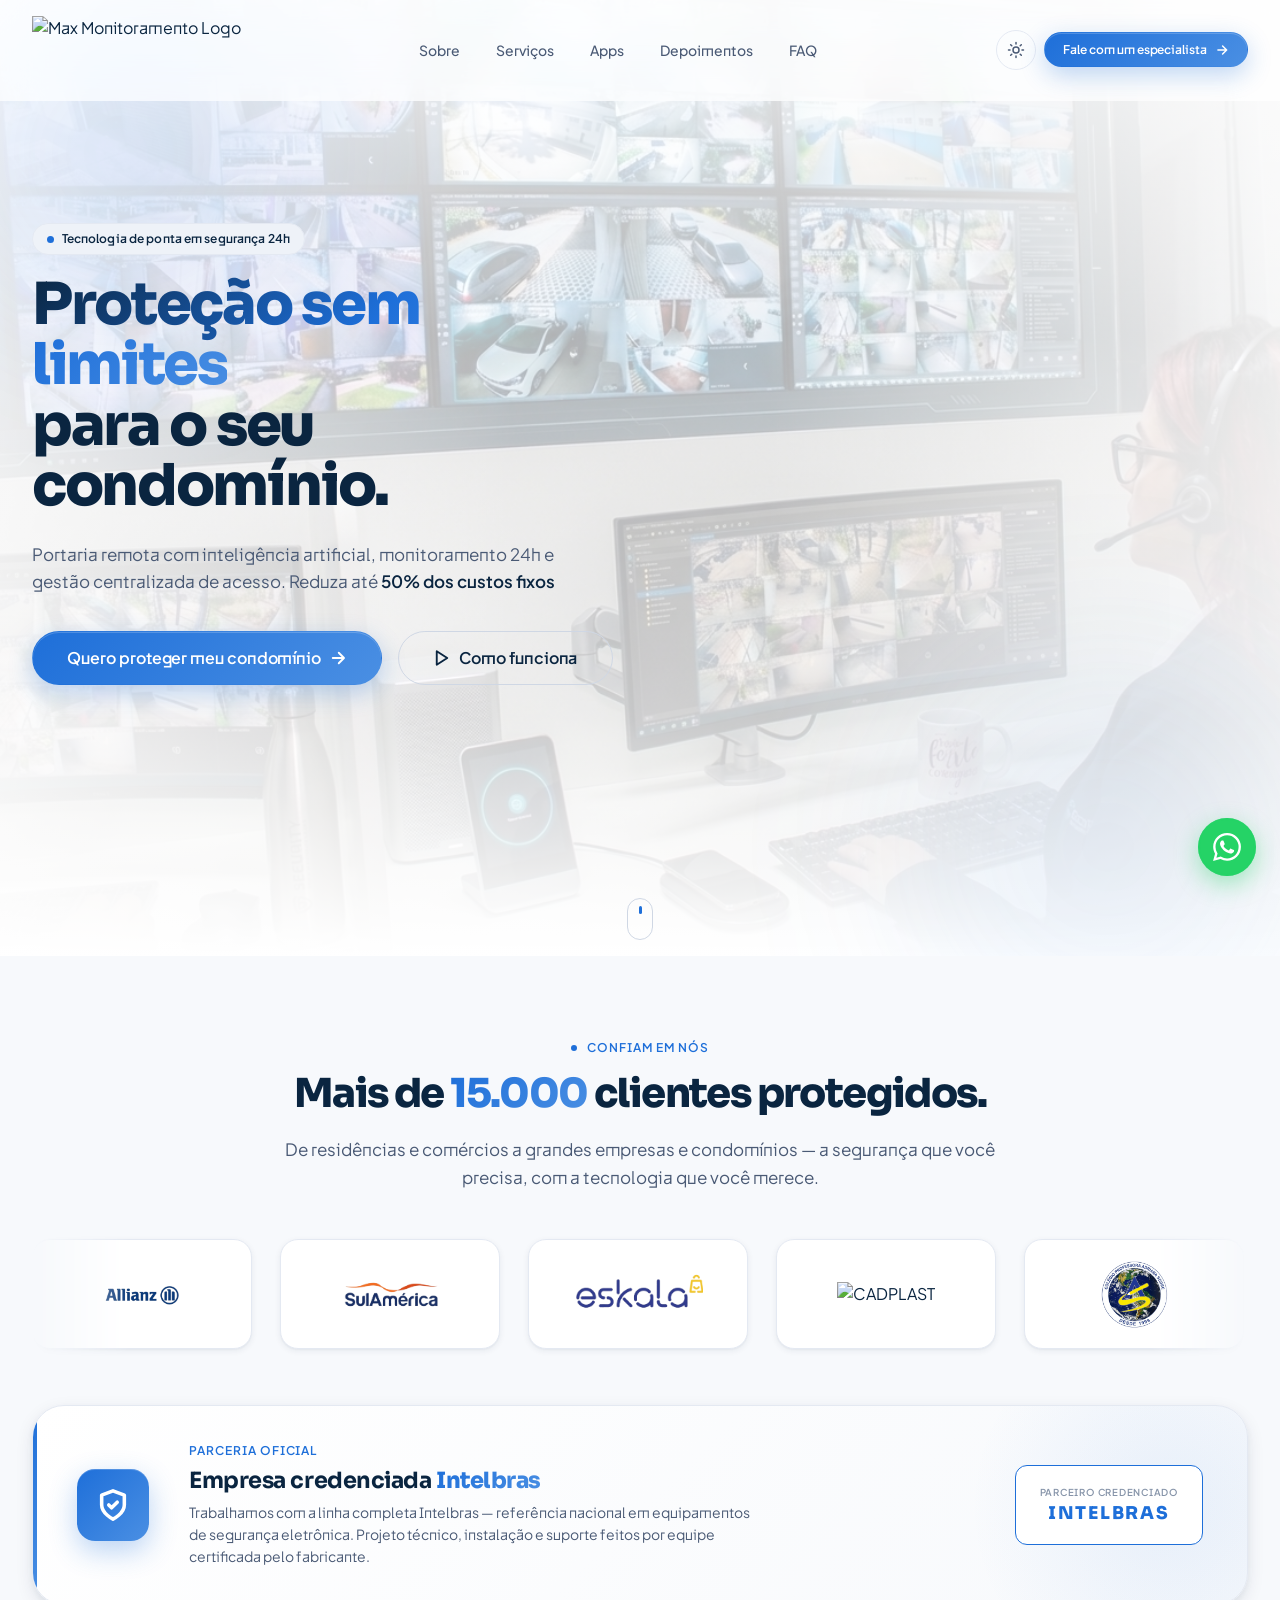
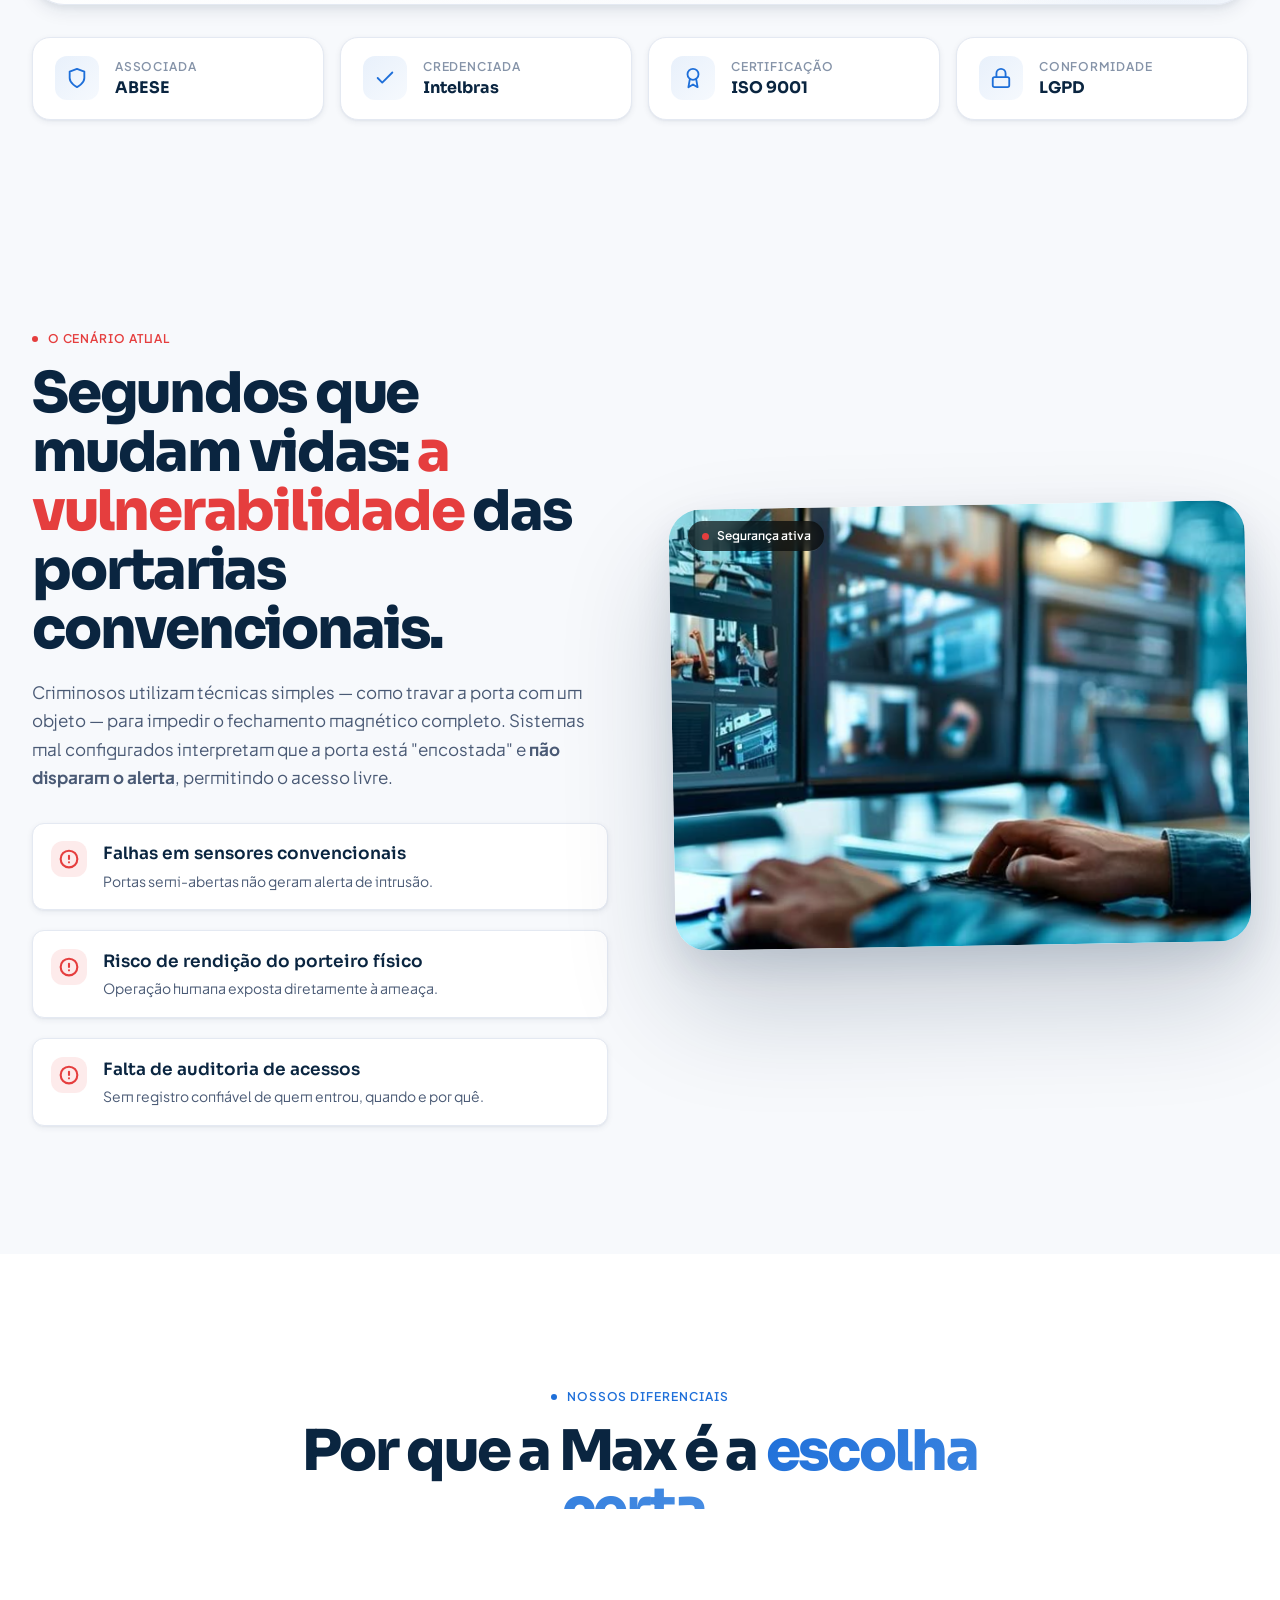
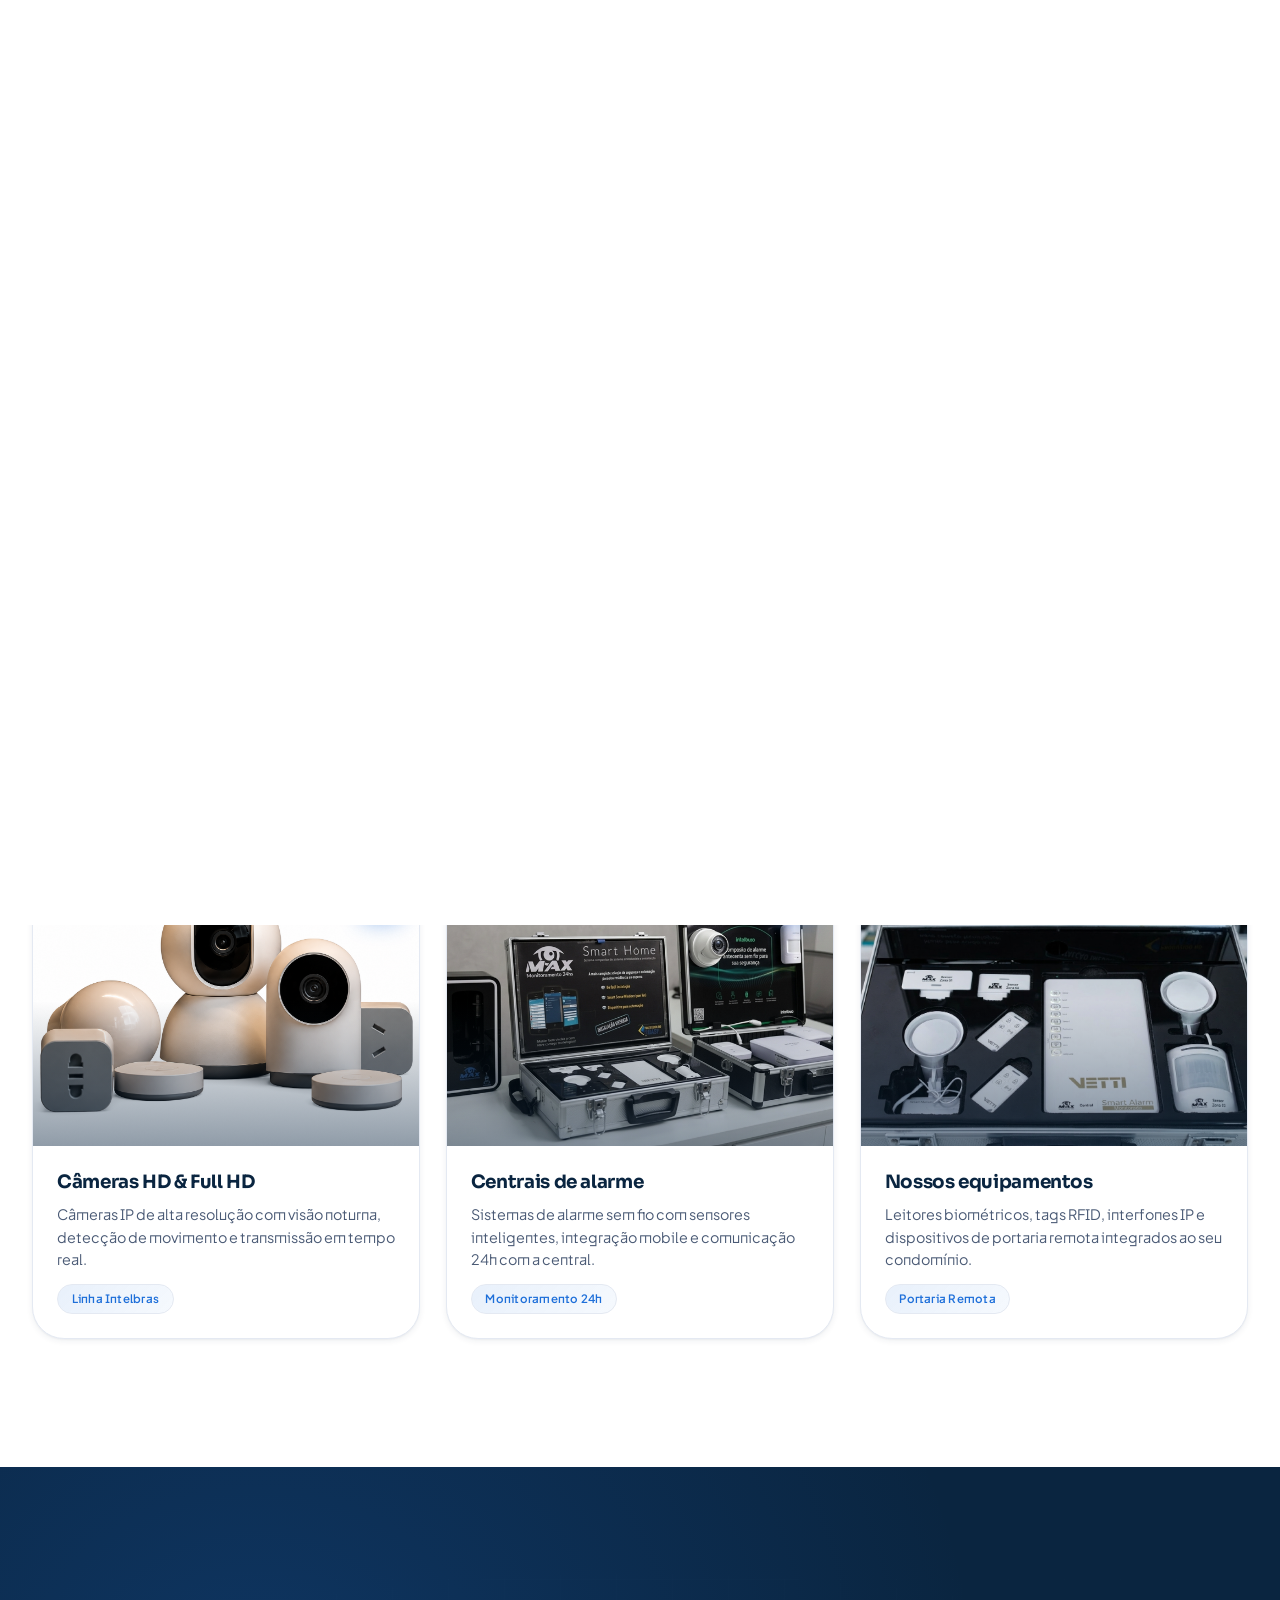
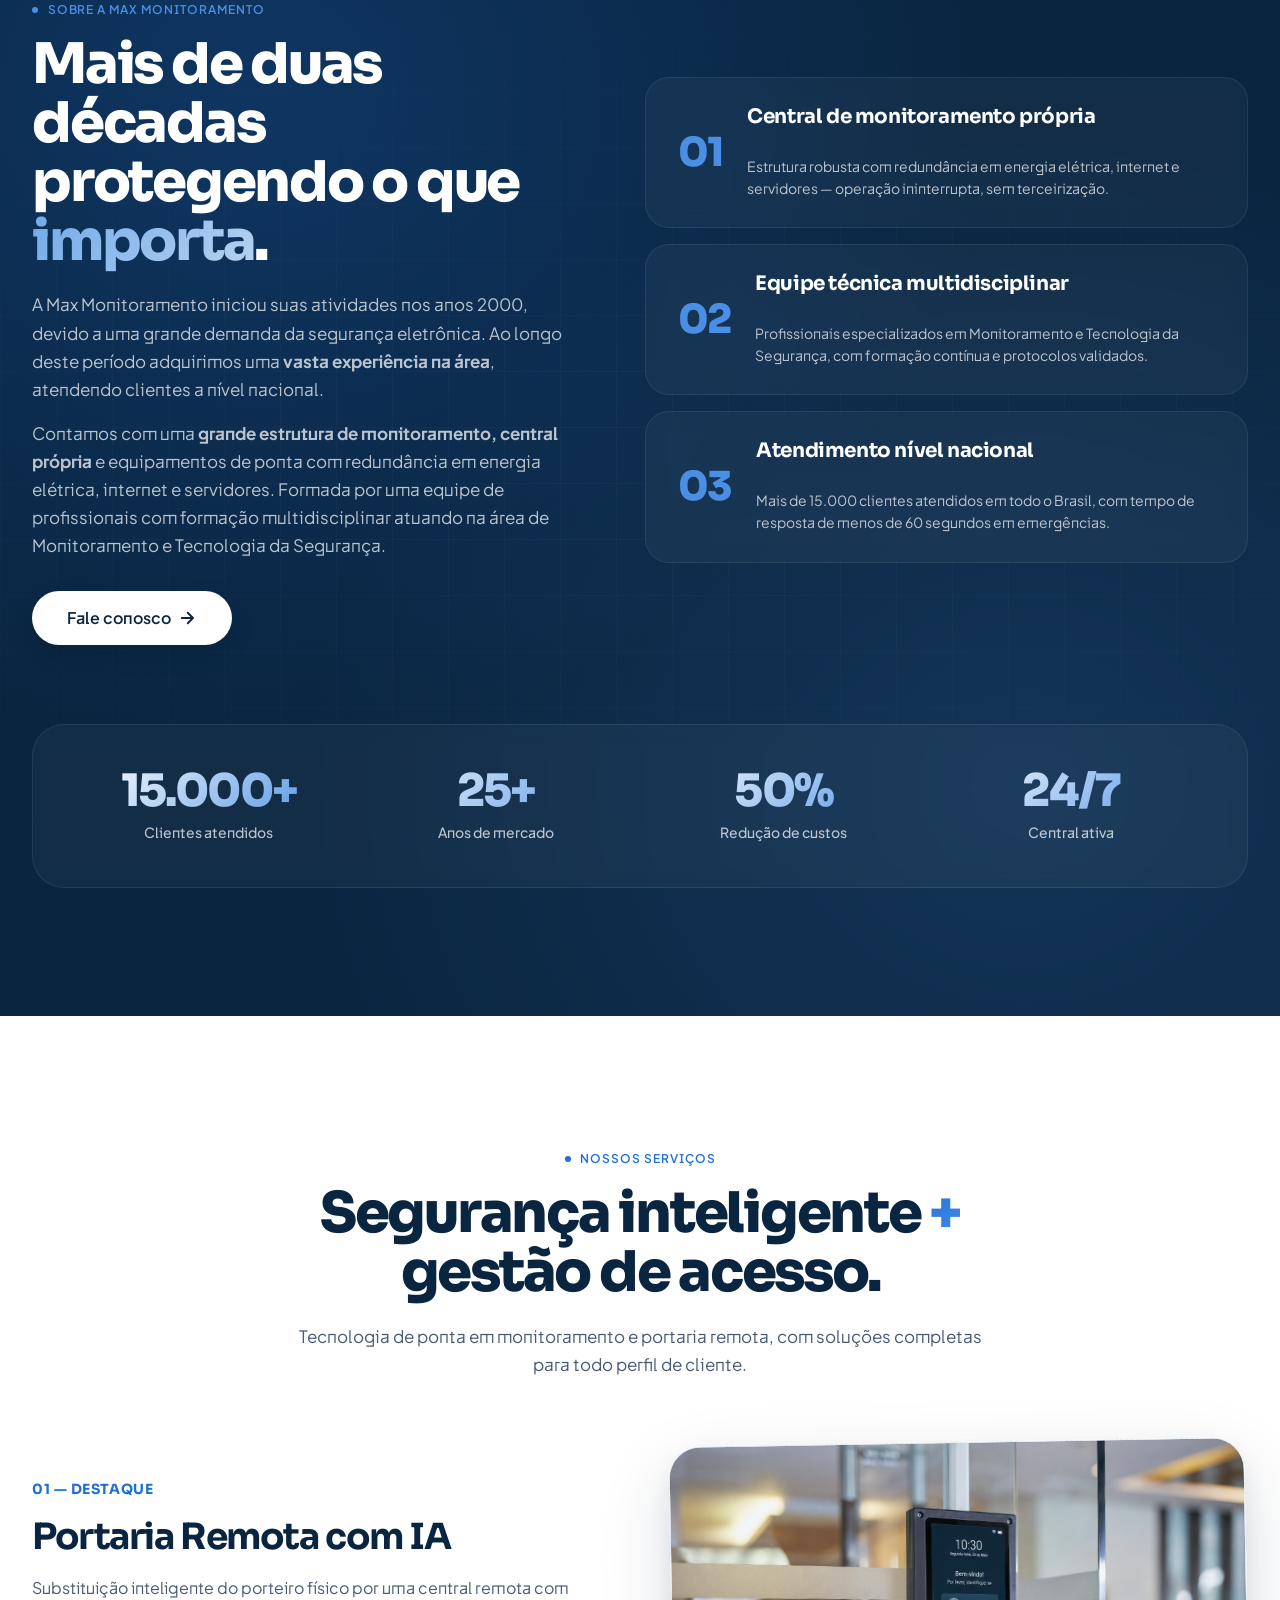
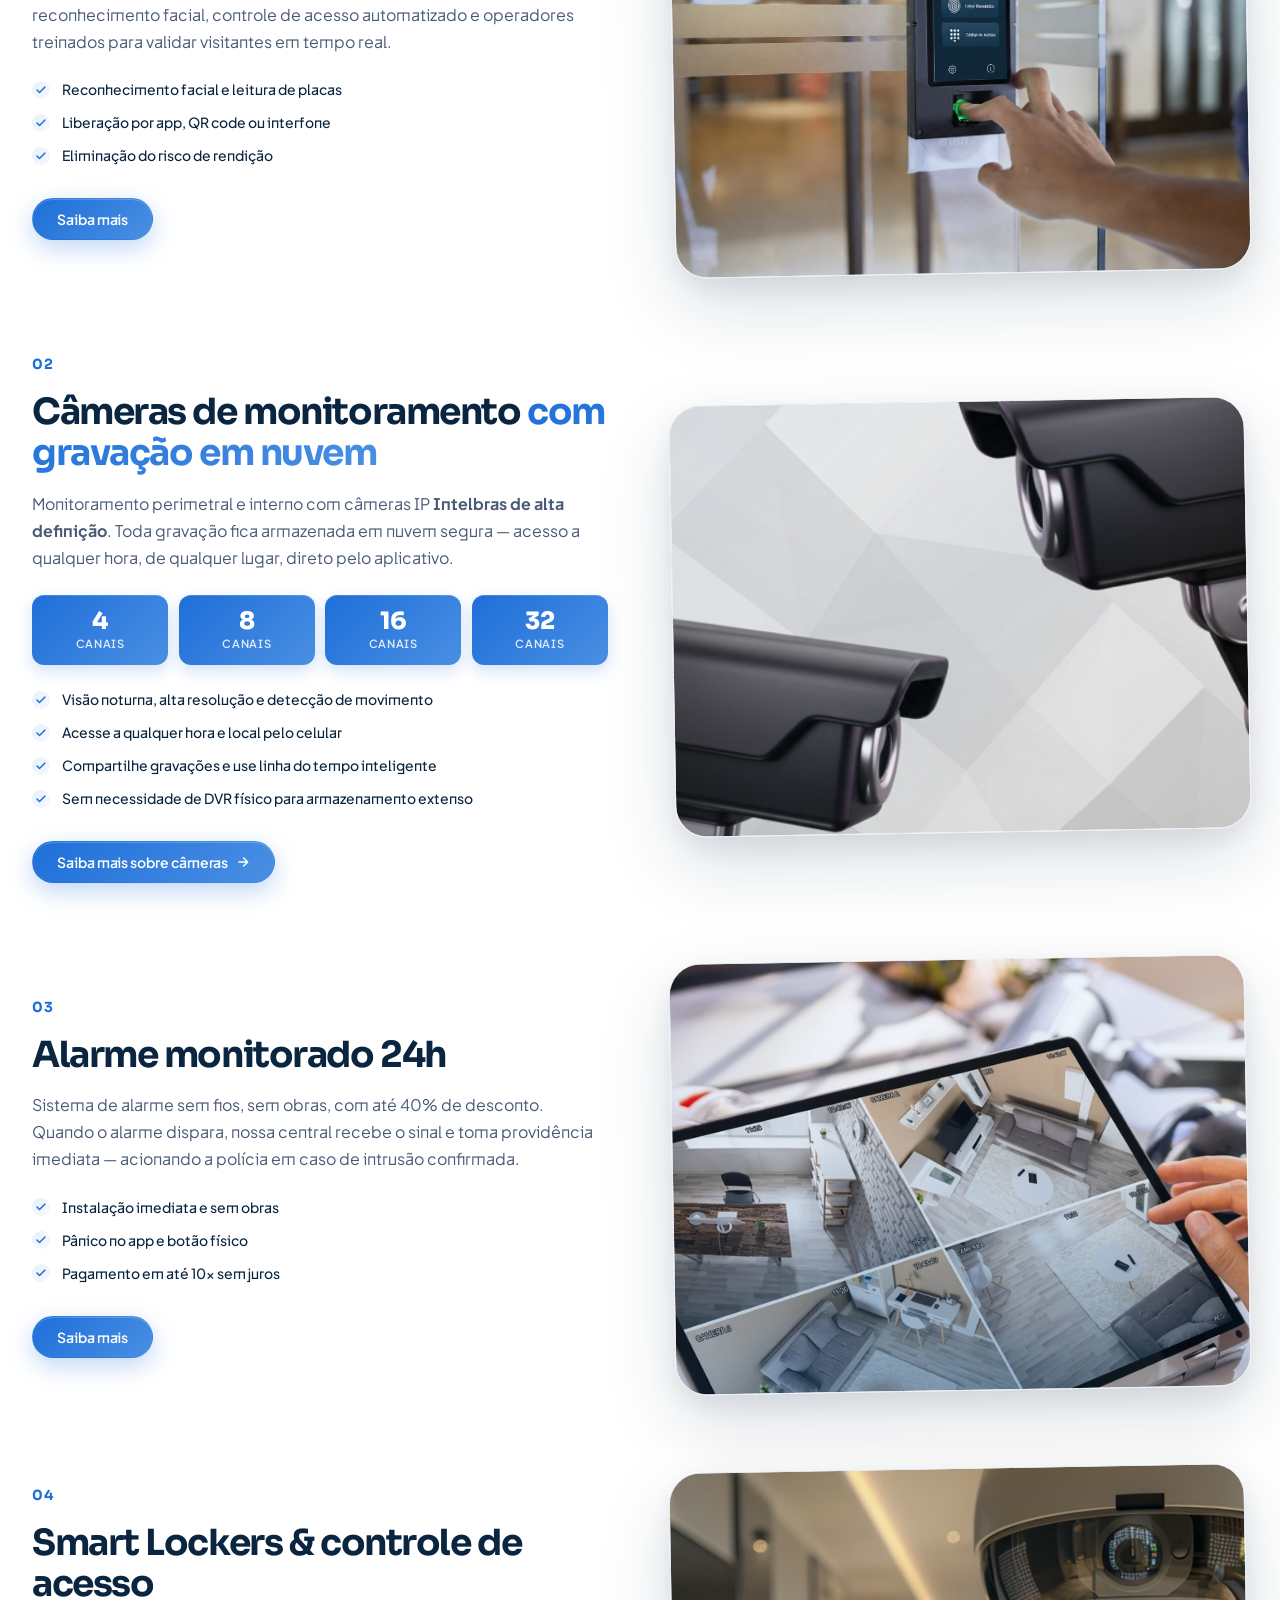
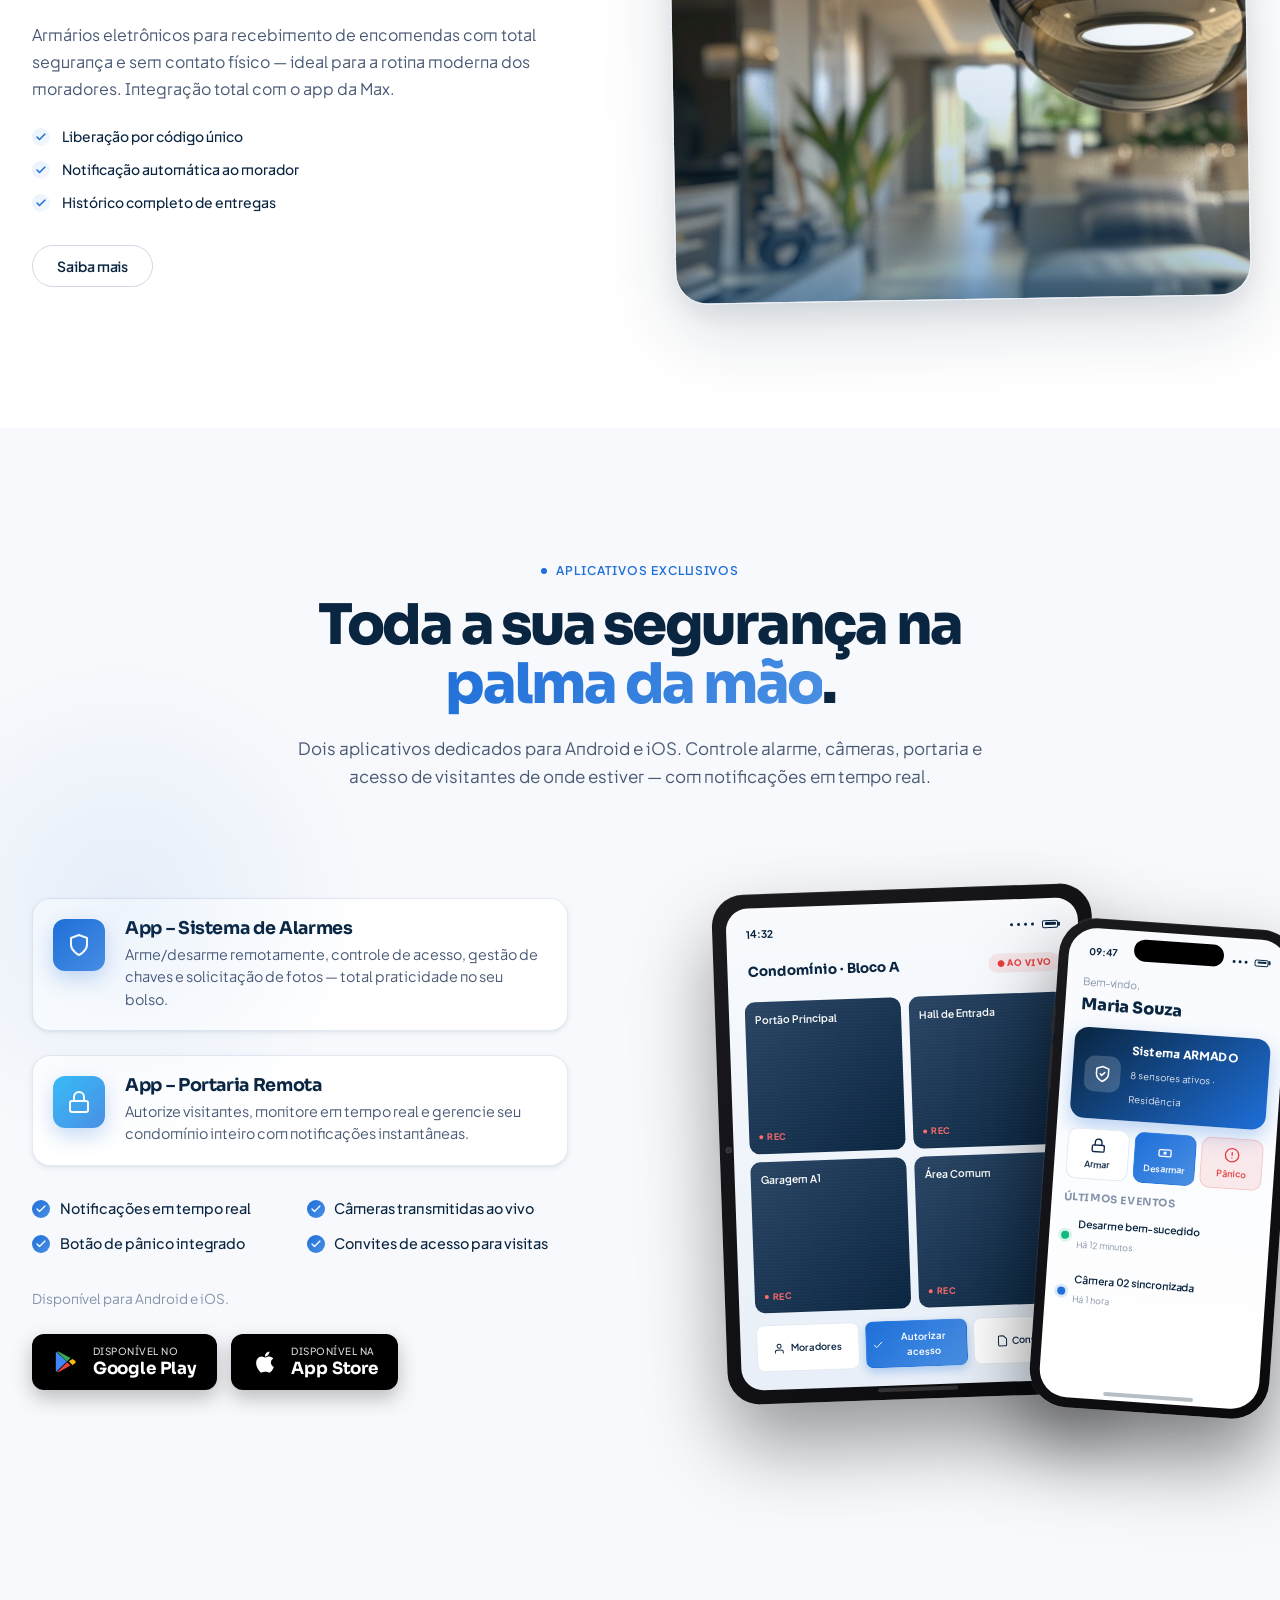
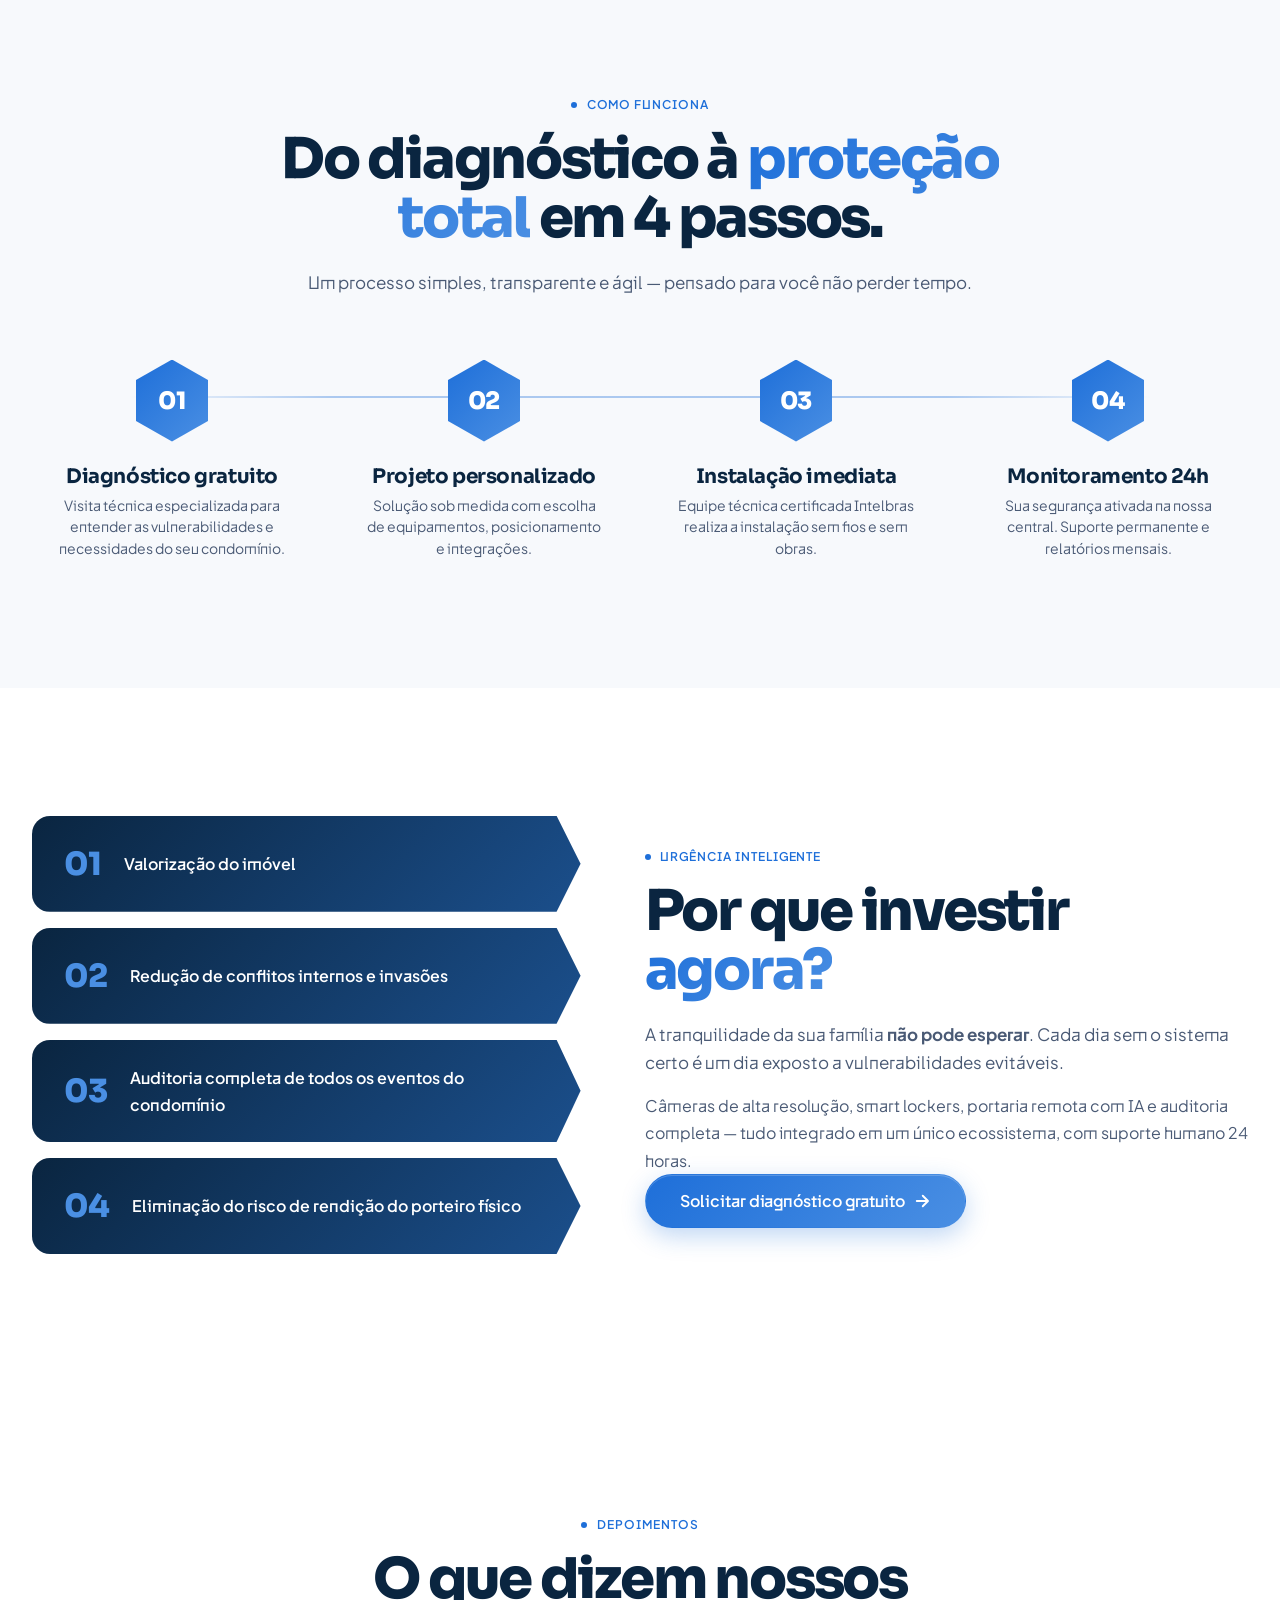
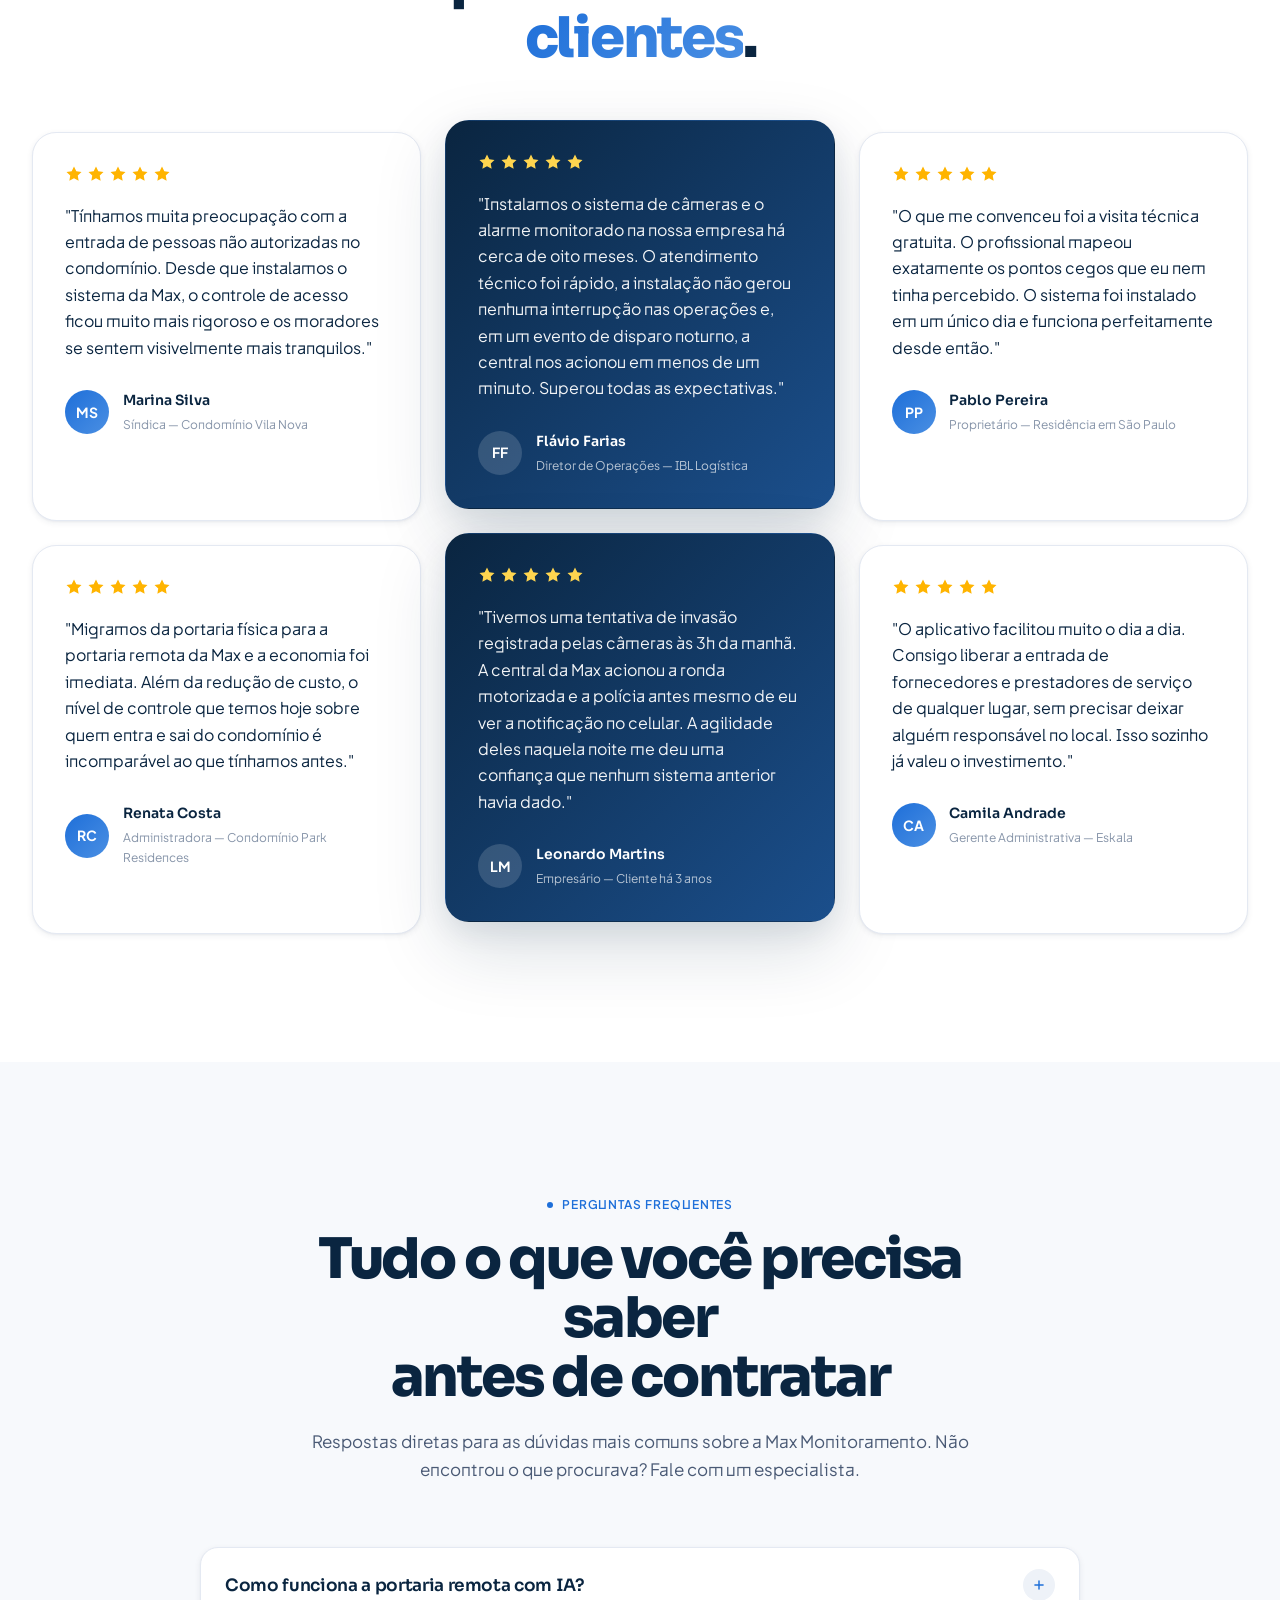
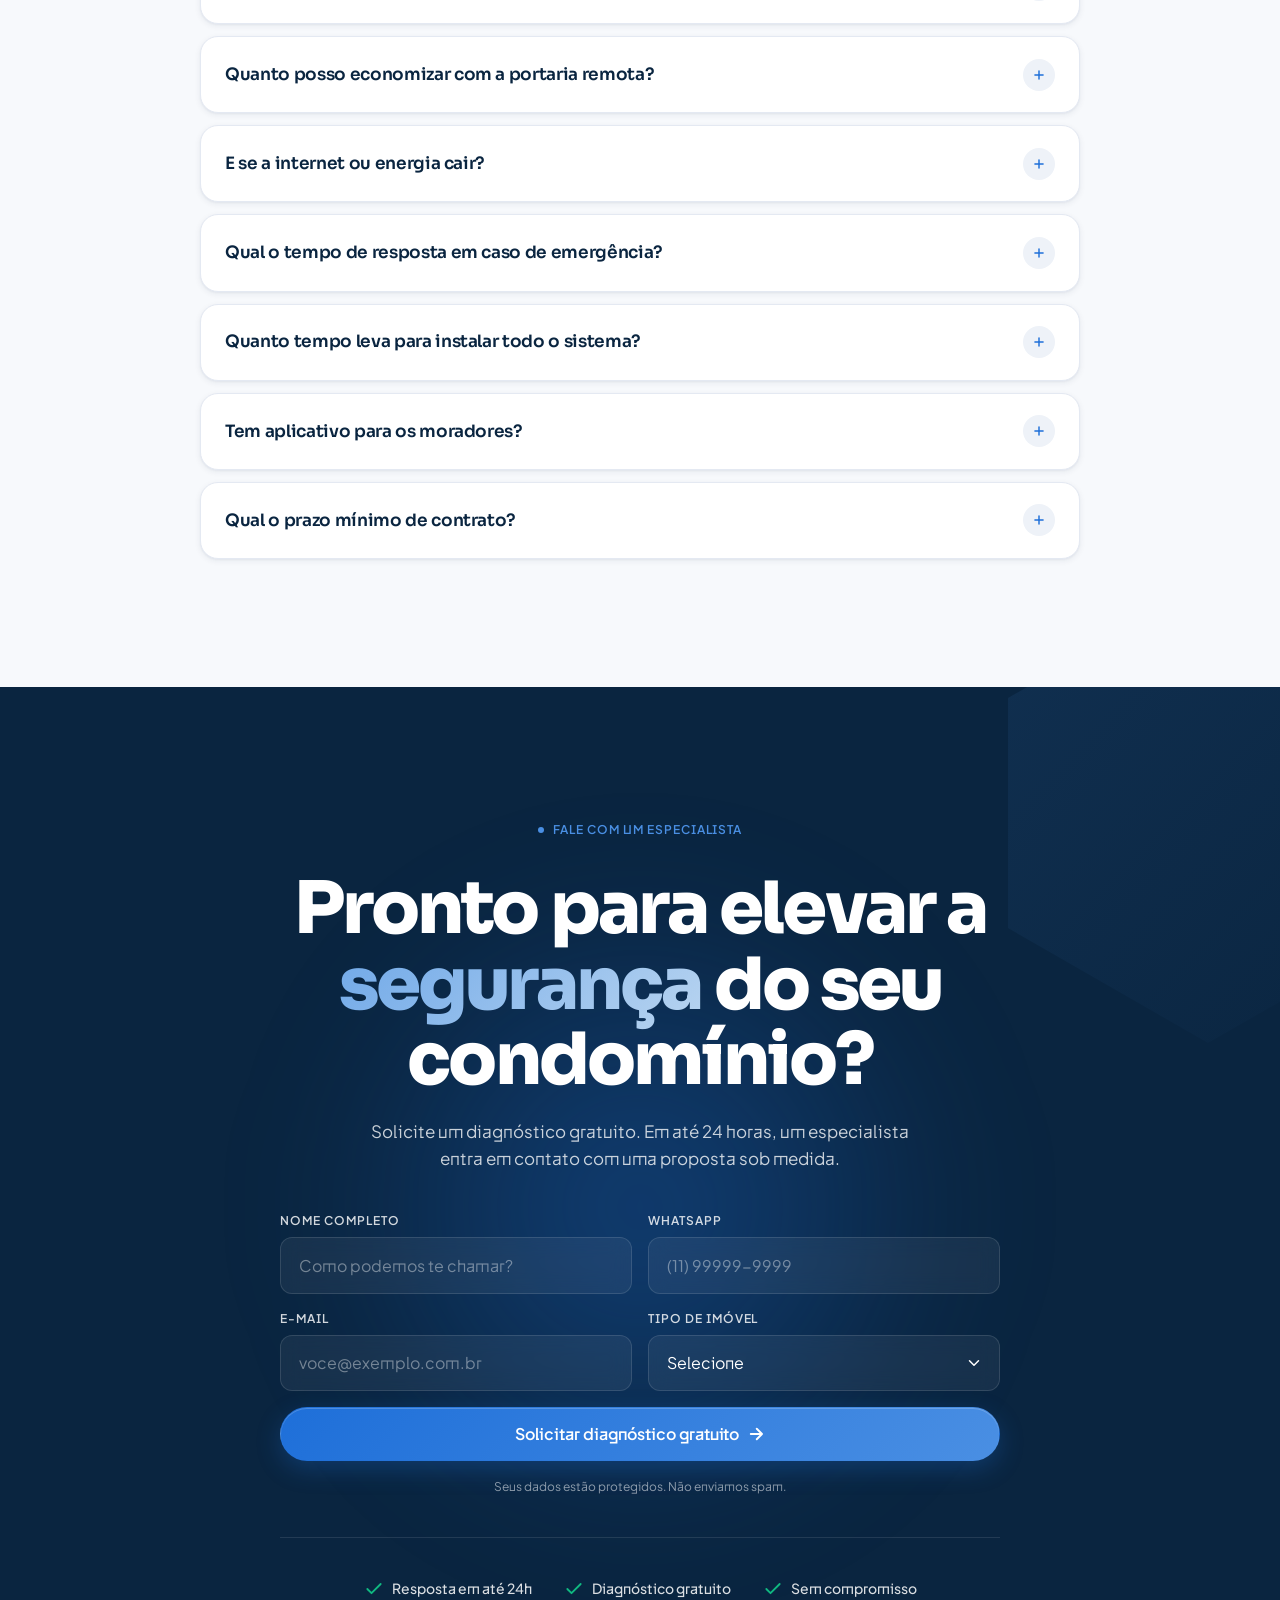
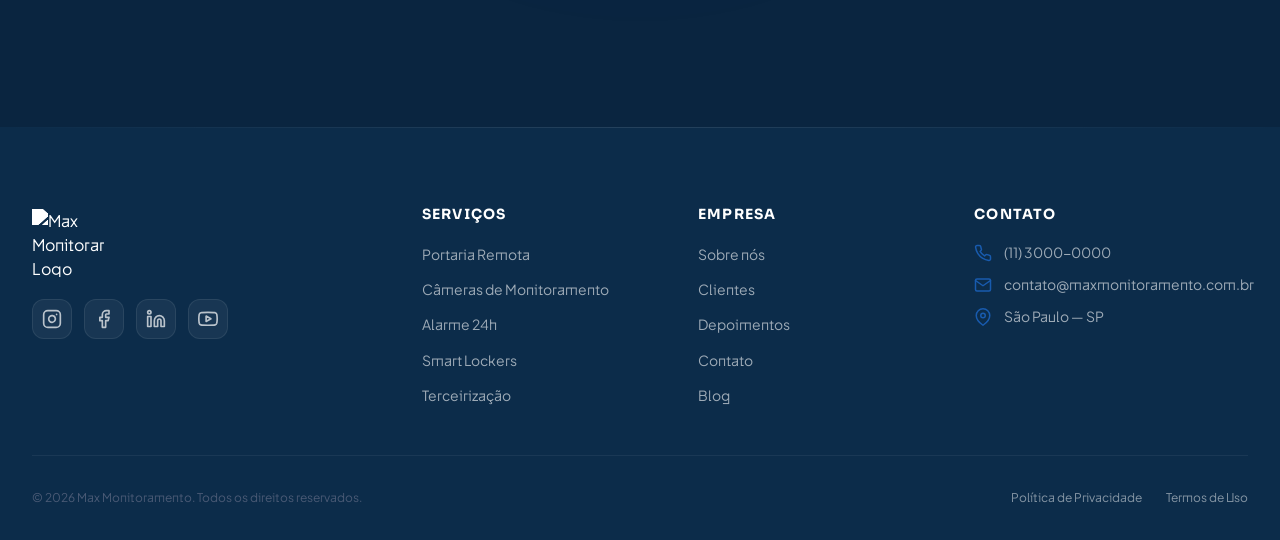
==== index.html @ 79e5a3e2 "Initial commit - Max Monitoramento landing page" ====
<!doctype html>
<html lang="pt-BR">
  <head>
    <meta charset="UTF-8" />
    <meta
      name="viewport"
      content="width=device-width, initial-scale=1.0, viewport-fit=cover"
    />
    <meta http-equiv="X-UA-Compatible" content="IE=edge" />

    <!-- Theme bootstrap — apply before paint to avoid flash -->
    <script>
      (function () {
        try {
          var stored = localStorage.getItem("max-theme");
          var prefersDark = window.matchMedia(
            "(prefers-color-scheme: dark)",
          ).matches;
          var theme = stored || (prefersDark ? "dark" : "light");
          document.documentElement.setAttribute("data-theme", theme);
        } catch (e) {
          document.documentElement.setAttribute("data-theme", "light");
        }
      })();
    </script>

    <!-- Primary SEO -->
    <title>
      Max Monitoramento | Portaria Remota Inteligente e Segurança 24h
    </title>
    <meta
      name="description"
      content="Segurança eletrônica de ponta para condomínios e empresas. Portaria remota com IA, monitoramento 24h, câmeras de alta resolução e redução de até 50% nos custos fixos. +15.000 clientes."
    />
    <meta
      name="keywords"
      content="portaria remota, monitoramento 24h, segurança eletrônica, condomínio, câmeras de segurança, alarme monitorado, Max Monitoramento"
    />
    <meta name="author" content="Max Monitoramento" />
    <meta name="theme-color" content="#0A2540" />

    <!-- Favicon -->
    <link rel="icon" type="image/png" href="images/logo.png" />

    <!-- Open Graph -->
    <meta property="og:type" content="website" />
    <meta property="og:locale" content="pt_BR" />
    <meta
      property="og:title"
      content="Max Monitoramento | Portaria Remota Inteligente e Segurança 24h"
    />
    <meta
      property="og:description"
      content="A evolução da proteção para o seu condomínio. Inteligência humana + IA para segurança total."
    />
    <meta property="og:url" content="https://maxmonitoramento.com.br/" />
    <meta property="og:image" content="images/og-cover.jpg" />

    <!-- Twitter Card -->
    <meta name="twitter:card" content="summary_large_image" />
    <meta
      name="twitter:title"
      content="Max Monitoramento | Portaria Remota Inteligente"
    />
    <meta
      name="twitter:description"
      content="Segurança 24h, IA e equipe especializada. Reduza custos e eleve a proteção do seu condomínio."
    />

    <!-- Preconnect -->
    <link rel="preconnect" href="https://fonts.googleapis.com" />
    <link rel="preconnect" href="https://fonts.gstatic.com" crossorigin />

    <!-- Fonts: Sora (display) + Plus Jakarta Sans (body) — distinctive, modern, premium -->
    <link
      href="https://fonts.googleapis.com/css2?family=Sora:wght@300;400;500;600;700;800&family=Plus+Jakarta+Sans:wght@300;400;500;600;700;800&display=swap"
      rel="stylesheet"
    />

    <!-- Styles -->
    <link rel="stylesheet" href="css/variables.css?v=3" />
    <link rel="stylesheet" href="css/base.css?v=3" />
    <link rel="stylesheet" href="css/components.css?v=3" />
    <link rel="stylesheet" href="css/sections.css?v=3" />
    <link rel="stylesheet" href="css/animations.css?v=3" />
    <link rel="stylesheet" href="css/responsive.css?v=3" />
    <link rel="stylesheet" href="css/svg-sizing.css?v=3" />

    <!-- Schema.org -->
    <script type="application/ld+json">
      {
        "@context": "https://schema.org",
        "@type": "Organization",
        "name": "Max Monitoramento",
        "url": "https://maxmonitoramento.com.br/",
        "logo": "images/logo.png",
        "description": "Segurança eletrônica, portaria remota e monitoramento 24h para condomínios, residências e empresas.",
        "address": { "@type": "PostalAddress", "addressCountry": "BR" },
        "sameAs": []
      }
    </script>
  </head>
  <body>
    <!-- ============================================ -->
    <!-- HEADER / NAVIGATION                           -->
    <!-- ============================================ -->
    <header class="header" id="header">
      <div class="container header__container">
        <a href="#hero" class="header__logo" aria-label="Max Monitoramento">
          <div class="logo">
            <div class="logo__mark" aria-hidden="true">
              <img
                src="images/logo.png"
                alt="Max Monitoramento Logo"
                style="height: 36px; width: auto; display: block"
              />
            </div>
            <div class="logo__text">
              <span class="logo__name">MAX</span>
              <span class="logo__sub">Monitoramento</span>
            </div>
          </div>
        </a>

        <nav class="nav" aria-label="Principal">
          <ul class="nav__list">
            <li><a href="#sobre" class="nav__link">Sobre</a></li>
            <li><a href="#servicos" class="nav__link">Serviços</a></li>
            <li><a href="#aplicativos" class="nav__link">Apps</a></li>
            <li><a href="#depoimentos" class="nav__link">Depoimentos</a></li>
            <li><a href="#faq" class="nav__link">FAQ</a></li>
          </ul>
        </nav>

        <div class="header__actions">
          <button
            class="theme-toggle"
            id="themeToggle"
            aria-label="Alternar tema"
            type="button"
          >
            <svg
              class="theme-toggle__sun"
              viewBox="0 0 24 24"
              fill="none"
              stroke="currentColor"
              stroke-width="2"
              stroke-linecap="round"
              stroke-linejoin="round"
              aria-hidden="true"
            >
              <circle cx="12" cy="12" r="4" />
              <path
                d="M12 2v2M12 20v2M4.93 4.93l1.41 1.41M17.66 17.66l1.41 1.41M2 12h2M20 12h2M4.93 19.07l1.41-1.41M17.66 6.34l1.41-1.41"
              />
            </svg>
            <svg
              class="theme-toggle__moon"
              viewBox="0 0 24 24"
              fill="none"
              stroke="currentColor"
              stroke-width="2"
              stroke-linecap="round"
              stroke-linejoin="round"
              aria-hidden="true"
            >
              <path d="M21 12.79A9 9 0 1 1 11.21 3 7 7 0 0 0 21 12.79z" />
            </svg>
          </button>
          <a
            href="#contato"
            class="btn btn--primary btn--sm"
            data-cta="header-cta"
          >
            Fale com um especialista
            <svg
              width="14"
              height="14"
              viewBox="0 0 24 24"
              fill="none"
              stroke="currentColor"
              stroke-width="2.5"
              stroke-linecap="round"
              stroke-linejoin="round"
              aria-hidden="true"
            >
              <path d="M5 12h14M13 5l7 7-7 7" />
            </svg>
          </a>
          <button
            class="menu-toggle"
            id="menuToggle"
            aria-label="Abrir menu"
            aria-expanded="false"
          >
            <span></span><span></span><span></span>
          </button>
        </div>
      </div>

      <!-- Mobile menu -->
      <div class="mobile-menu" id="mobileMenu" aria-hidden="true">
        <ul class="mobile-menu__list">
          <li><a href="#sobre">Sobre</a></li>
          <li><a href="#servicos">Serviços</a></li>
          <li><a href="#aplicativos">Apps</a></li>
          <li><a href="#processo">Como funciona</a></li>
          <li><a href="#depoimentos">Depoimentos</a></li>
          <li><a href="#faq">FAQ</a></li>
          <li>
            <a
              href="#contato"
              class="btn btn--primary btn--full"
              data-cta="mobile-menu-cta"
              >Fale com um especialista</a
            >
          </li>
        </ul>
      </div>
    </header>

    <main>
      <!-- ============================================ -->
      <!-- HERO SECTION                                  -->
      <!-- ============================================ -->
      <section class="hero" id="hero">
        <!-- Decorative background — photo + gradients -->
        <div class="hero__backdrop" aria-hidden="true">
          <div class="hero__photo"></div>
          <div class="hero__gradient"></div>
          <div class="hero__glow hero__glow--1"></div>
          <div class="hero__glow hero__glow--2"></div>
        </div>

        <div class="container hero__container">
          <div class="hero__content">
            <div class="badge badge--hero animate-in" data-anim-delay="0">
              <span class="badge__pulse" aria-hidden="true"></span>
              Tecnologia de ponta em segurança 24h
            </div>

            <h1 class="hero__title animate-in" data-anim-delay="100">
              <span class="text-gradient--display">Proteção sem limites</span>
              <br />para o seu condomínio.
            </h1>

            <p class="hero__subtitle animate-in" data-anim-delay="200">
              Portaria remota com inteligência artificial, monitoramento 24h e
              gestão centralizada de acesso. Reduza até
              <strong>50% dos custos fixos</strong>
            </p>

            <div class="hero__cta animate-in" data-anim-delay="300">
              <a
                href="#contato"
                class="btn btn--primary btn--lg"
                data-cta="hero-primary"
              >
                Quero proteger meu condomínio
                <svg
                  width="18"
                  height="18"
                  viewBox="0 0 24 24"
                  fill="none"
                  stroke="currentColor"
                  stroke-width="2.5"
                  stroke-linecap="round"
                  stroke-linejoin="round"
                  aria-hidden="true"
                >
                  <path d="M5 12h14M13 5l7 7-7 7" />
                </svg>
              </a>
              <a
                href="#processo"
                class="btn btn--ghost btn--lg"
                data-cta="hero-secondary"
              >
                <svg
                  width="18"
                  height="18"
                  viewBox="0 0 24 24"
                  fill="none"
                  stroke="currentColor"
                  stroke-width="2.5"
                  stroke-linecap="round"
                  stroke-linejoin="round"
                  aria-hidden="true"
                >
                  <polygon points="5 3 19 12 5 21 5 3" />
                </svg>
                Como funciona
              </a>
            </div>
          </div>
        </div>

        <a
          href="#problema"
          class="hero__scroll"
          aria-label="Rolar para a próxima seção"
        >
          <span></span>
        </a>
      </section>

      <!-- ============================================ -->
      <!-- CLIENTS / INTELBRAS / CERTIFICATIONS          -->
      <!-- ============================================ -->
      <section class="section section--compact clients" id="clientes">
        <div class="container">
          <header
            class="section__header section__header--center section__header--compact"
          >
            <span class="eyebrow">
              <span class="eyebrow__dot"></span>
              Confiam em nós
            </span>
            <h2 class="section__title section__title--sm">
              Mais de <span class="text-gradient">15.000</span> clientes
              protegidos.
            </h2>
            <p class="section__lead">
              De residências e comércios a grandes empresas e condomínios — a
              segurança que você precisa, com a tecnologia que você merece.
            </p>
          </header>

          <div class="clients__marquee" aria-hidden="false">
            <div class="clients__track">
              <!-- Set 1 (visível) -->
              <div class="client-logo">
                <img src="images/Allianz.png" alt="Allianz" loading="lazy" />
              </div>
              <div class="client-logo">
                <img
                  src="images/SulAmerica.png"
                  alt="SulAmérica"
                  loading="lazy"
                />
              </div>
              <div class="client-logo">
                <img src="images/Eskala.png" alt="Eskala" loading="lazy" />
              </div>
              <div class="client-logo">
                <img src="images/CADPLAST.png" alt="CADPLAST" loading="lazy" />
              </div>
              <div class="client-logo">
                <img
                  src="images/Colegio.png"
                  alt="Colégio Oriana SOOR"
                  loading="lazy"
                />
              </div>
              <div class="client-logo">
                <img src="images/Barbara.png" alt="Barbara" loading="lazy" />
              </div>
              <div class="client-logo">
                <img src="images/IBL.png" alt="IBL Logística" loading="lazy" />
              </div>
              <div class="client-logo">
                <img
                  src="images/Jardim.png"
                  alt="Jardim Elétrico"
                  loading="lazy"
                />
              </div>
              <div class="client-logo">
                <img src="images/FlyFilms.png" alt="Fly Films" loading="lazy" />
              </div>
              <div class="client-logo">
                <img src="images/Adecol.png" alt="Adecol" loading="lazy" />
              </div>

              <!-- Set 2 (cópia para loop perfeito — aria-hidden para acessibilidade) -->
              <div class="client-logo" aria-hidden="true">
                <img src="images/Allianz.png" alt="" loading="lazy" />
              </div>
              <div class="client-logo" aria-hidden="true">
                <img src="images/SulAmerica.png" alt="" loading="lazy" />
              </div>
              <div class="client-logo" aria-hidden="true">
                <img src="images/Eskala.png" alt="" loading="lazy" />
              </div>
              <div class="client-logo" aria-hidden="true">
                <img src="images/CADPLAST.png" alt="" loading="lazy" />
              </div>
              <div class="client-logo" aria-hidden="true">
                <img src="images/Colegio.png" alt="" loading="lazy" />
              </div>
              <div class="client-logo" aria-hidden="true">
                <img src="images/Barbara.png" alt="" loading="lazy" />
              </div>
              <div class="client-logo" aria-hidden="true">
                <img src="images/IBL.png" alt="" loading="lazy" />
              </div>
              <div class="client-logo" aria-hidden="true">
                <img src="images/Jardim.png" alt="" loading="lazy" />
              </div>
              <div class="client-logo" aria-hidden="true">
                <img src="images/FlyFilms.png" alt="" loading="lazy" />
              </div>
              <div class="client-logo" aria-hidden="true">
                <img src="images/Adecol.png" alt="" loading="lazy" />
              </div>
            </div>
          </div>

          <!-- Intelbras featured partnership banner -->
          <div class="intelbras-feature">
            <div class="intelbras-feature__badge">
              <svg
                viewBox="0 0 24 24"
                fill="none"
                stroke="currentColor"
                stroke-width="2.5"
                stroke-linecap="round"
                stroke-linejoin="round"
                aria-hidden="true"
              >
                <path d="M12 22s8-4 8-10V5l-8-3-8 3v7c0 6 8 10 8 10z" />
                <polyline points="9 12 11 14 15 10" />
              </svg>
            </div>
            <div class="intelbras-feature__content">
              <span class="intelbras-feature__label">Parceria oficial</span>
              <h3 class="intelbras-feature__title">
                Empresa credenciada <strong>Intelbras</strong>
              </h3>
              <p class="intelbras-feature__desc">
                Trabalhamos com a linha completa Intelbras — referência nacional
                em equipamentos de segurança eletrônica. Projeto técnico,
                instalação e suporte feitos por equipe certificada pelo
                fabricante.
              </p>
            </div>
            <div class="intelbras-feature__stamp" aria-hidden="true">
              <small>Parceiro credenciado</small>
              <span>INTELBRAS</span>
            </div>
          </div>

          <!-- Certifications strip -->
          <div class="certifications">
            <div class="cert-badge">
              <div class="cert-badge__icon" aria-hidden="true">
                <svg
                  viewBox="0 0 24 24"
                  fill="none"
                  stroke="currentColor"
                  stroke-width="2"
                  stroke-linecap="round"
                  stroke-linejoin="round"
                >
                  <path d="M12 22s8-4 8-10V5l-8-3-8 3v7c0 6 8 10 8 10z" />
                </svg>
              </div>
              <div class="cert-badge__content">
                <span class="cert-badge__label">Associada</span>
                <span class="cert-badge__value">ABESE</span>
              </div>
            </div>
            <div class="cert-badge">
              <div class="cert-badge__icon" aria-hidden="true">
                <svg
                  viewBox="0 0 24 24"
                  fill="none"
                  stroke="currentColor"
                  stroke-width="2"
                  stroke-linecap="round"
                  stroke-linejoin="round"
                >
                  <polyline points="20 6 9 17 4 12" />
                </svg>
              </div>
              <div class="cert-badge__content">
                <span class="cert-badge__label">Credenciada</span>
                <span class="cert-badge__value">Intelbras</span>
              </div>
            </div>
            <div class="cert-badge">
              <div class="cert-badge__icon" aria-hidden="true">
                <svg
                  viewBox="0 0 24 24"
                  fill="none"
                  stroke="currentColor"
                  stroke-width="2"
                  stroke-linecap="round"
                  stroke-linejoin="round"
                >
                  <circle cx="12" cy="8" r="6" />
                  <path d="M15.5 13.5L17 22l-5-3-5 3 1.5-8.5" />
                </svg>
              </div>
              <div class="cert-badge__content">
                <span class="cert-badge__label">Certificação</span>
                <span class="cert-badge__value">ISO 9001</span>
              </div>
            </div>
            <div class="cert-badge">
              <div class="cert-badge__icon" aria-hidden="true">
                <svg
                  viewBox="0 0 24 24"
                  fill="none"
                  stroke="currentColor"
                  stroke-width="2"
                  stroke-linecap="round"
                  stroke-linejoin="round"
                >
                  <rect x="3" y="11" width="18" height="11" rx="2" ry="2" />
                  <path d="M7 11V7a5 5 0 0 1 10 0v4" />
                </svg>
              </div>
              <div class="cert-badge__content">
                <span class="cert-badge__label">Conformidade</span>
                <span class="cert-badge__value">LGPD</span>
              </div>
            </div>
          </div>
        </div>
      </section>

      <!-- ============================================ -->
      <!-- PROBLEM SECTION ("O Cenário Atual")          -->
      <!-- ============================================ -->
      <section class="section problem" id="problema">
        <div class="container">
          <div class="problem__grid">
            <div class="problem__content">
              <span class="eyebrow eyebrow--danger">
                <span class="eyebrow__dot"></span>
                O cenário atual
              </span>
              <h2 class="section__title">
                Segundos que mudam vidas:
                <span class="text-danger">a vulnerabilidade</span>
                das portarias convencionais.
              </h2>
              <p class="section__lead">
                Criminosos utilizam técnicas simples — como travar a porta com
                um objeto — para impedir o fechamento magnético completo.
                Sistemas mal configurados interpretam que a porta está
                "encostada" e <strong>não disparam o alerta</strong>, permitindo
                o acesso livre.
              </p>
              <ul class="problem__list">
                <li>
                  <div class="problem__list-icon" aria-hidden="true">
                    <svg
                      viewBox="0 0 24 24"
                      fill="none"
                      stroke="currentColor"
                      stroke-width="2.5"
                      stroke-linecap="round"
                      stroke-linejoin="round"
                    >
                      <circle cx="12" cy="12" r="10" />
                      <line x1="12" y1="8" x2="12" y2="12" />
                      <line x1="12" y1="16" x2="12.01" y2="16" />
                    </svg>
                  </div>
                  <div>
                    <strong>Falhas em sensores convencionais</strong>
                    <p>Portas semi-abertas não geram alerta de intrusão.</p>
                  </div>
                </li>
                <li>
                  <div class="problem__list-icon" aria-hidden="true">
                    <svg
                      viewBox="0 0 24 24"
                      fill="none"
                      stroke="currentColor"
                      stroke-width="2.5"
                      stroke-linecap="round"
                      stroke-linejoin="round"
                    >
                      <circle cx="12" cy="12" r="10" />
                      <line x1="12" y1="8" x2="12" y2="12" />
                      <line x1="12" y1="16" x2="12.01" y2="16" />
                    </svg>
                  </div>
                  <div>
                    <strong>Risco de rendição do porteiro físico</strong>
                    <p>Operação humana exposta diretamente à ameaça.</p>
                  </div>
                </li>
                <li>
                  <div class="problem__list-icon" aria-hidden="true">
                    <svg
                      viewBox="0 0 24 24"
                      fill="none"
                      stroke="currentColor"
                      stroke-width="2.5"
                      stroke-linecap="round"
                      stroke-linejoin="round"
                    >
                      <circle cx="12" cy="12" r="10" />
                      <line x1="12" y1="8" x2="12" y2="12" />
                      <line x1="12" y1="16" x2="12.01" y2="16" />
                    </svg>
                  </div>
                  <div>
                    <strong>Falta de auditoria de acessos</strong>
                    <p>
                      Sem registro confiável de quem entrou, quando e por quê.
                    </p>
                  </div>
                </li>
              </ul>
            </div>

            <div class="problem__media">
              <div class="problem__media-frame">
                <img
                  src="images/Captura de tela 2026-05-12 222143.png"
                  alt="Cenário real de segurança"
                  loading="lazy"
                />
              </div>
              <div class="problem__media-badge">
                <span class="badge__pulse badge__pulse--danger"></span>
                Segurança ativa
              </div>
            </div>
          </div>
        </div>
      </section>

      <!-- ============================================ -->
      <!-- BENEFITS SECTION ("Controle total")           -->
      <!-- ============================================ -->
      <section class="section benefits" id="beneficios">
        <div class="container">
          <header class="section__header section__header--center">
            <span class="eyebrow">
              <span class="eyebrow__dot"></span>
              Nossos diferenciais
            </span>
            <h2 class="section__title">
              Por que a Max é a
              <span class="text-gradient">escolha certa</span>.
            </h2>
            <p class="section__lead">
              Tecnologia de ponta, equipe especializada e processos validados —
              protegendo residências, comércios e condomínios em todo o Brasil.
            </p>
          </header>

          <div class="benefits__grid">
            <article class="benefit-card benefit-card--featured">
              <div class="benefit-card__icon">
                <svg
                  viewBox="0 0 24 24"
                  fill="none"
                  stroke="currentColor"
                  stroke-width="2"
                  stroke-linecap="round"
                  stroke-linejoin="round"
                  aria-hidden="true"
                >
                  <path
                    d="M12 2a3 3 0 0 0-3 3v2a3 3 0 0 0 6 0V5a3 3 0 0 0-3-3z"
                  />
                  <path
                    d="M5 10a7 7 0 0 1 14 0v6a3 3 0 0 1-3 3H8a3 3 0 0 1-3-3v-6z"
                  />
                  <line x1="12" y1="22" x2="12" y2="19" />
                </svg>
              </div>
              <h3 class="benefit-card__title">
                Contato imediato em casos de disparo
              </h3>
              <p class="benefit-card__desc">
                Quando o alarme dispara, nossa central entra em contato imediato
                com o cliente e toma as providências do plano contratado.
              </p>
              <ul class="benefit-card__list">
                <li>Resposta em menos de 60 segundos</li>
                <li>Operadores treinados 24/7</li>
                <li>Protocolos validados pela ABESE</li>
              </ul>
            </article>

            <article class="benefit-card">
              <div class="benefit-card__icon">
                <svg
                  viewBox="0 0 24 24"
                  fill="none"
                  stroke="currentColor"
                  stroke-width="2"
                  stroke-linecap="round"
                  stroke-linejoin="round"
                  aria-hidden="true"
                >
                  <rect x="3" y="11" width="18" height="10" rx="2" />
                  <circle cx="7" cy="16" r="2" />
                  <circle cx="17" cy="16" r="2" />
                  <path d="M5 11V8a2 2 0 0 1 2-2h10a2 2 0 0 1 2 2v3" />
                </svg>
              </div>
              <h3 class="benefit-card__title">Acionamento da Polícia</h3>
              <p class="benefit-card__desc">
                Em caso de situação de intrusão confirmada, avisaremos
                imediatamente à <strong>Polícia</strong>, garantindo a atuação
                mais rápida possível.
              </p>
            </article>

            <article class="benefit-card">
              <div class="benefit-card__icon">
                <svg
                  viewBox="0 0 24 24"
                  fill="none"
                  stroke="currentColor"
                  stroke-width="2"
                  stroke-linecap="round"
                  stroke-linejoin="round"
                  aria-hidden="true"
                >
                  <rect x="2" y="6" width="14" height="12" rx="2" />
                  <polygon points="22 8 16 12 22 16 22 8" />
                </svg>
              </div>
              <h3 class="benefit-card__title">
                Central acessa as imagens em tempo real
              </h3>
              <p class="benefit-card__desc">
                Nossa central acessa as câmeras em tempo real, conseguindo
                identificar com precisão o motivo do disparo.
              </p>
            </article>

            <article class="benefit-card">
              <div class="benefit-card__icon">
                <svg
                  viewBox="0 0 24 24"
                  fill="none"
                  stroke="currentColor"
                  stroke-width="2"
                  stroke-linecap="round"
                  stroke-linejoin="round"
                  aria-hidden="true"
                >
                  <circle cx="6" cy="17" r="3" />
                  <circle cx="18" cy="17" r="3" />
                  <path d="M9 17h6M6 14V8a1 1 0 0 1 1-1h5l3 4 3 1v5" />
                </svg>
              </div>
              <h3 class="benefit-card__title">Ronda motorizada</h3>
              <p class="benefit-card__desc">
                Envio de equipe tática motorizada para verificar in loco o
                motivo do disparo, com tempo de chegada otimizado.
              </p>
            </article>

            <article class="benefit-card">
              <div class="benefit-card__icon">
                <svg
                  viewBox="0 0 24 24"
                  fill="none"
                  stroke="currentColor"
                  stroke-width="2"
                  stroke-linecap="round"
                  stroke-linejoin="round"
                  aria-hidden="true"
                >
                  <path
                    d="M14.7 6.3a1 1 0 0 0 0 1.4l1.6 1.6a1 1 0 0 0 1.4 0l3.77-3.77a6 6 0 0 1-7.94 7.94l-6.91 6.91a2.12 2.12 0 0 1-3-3l6.91-6.91a6 6 0 0 1 7.94-7.94l-3.76 3.76z"
                  />
                </svg>
              </div>
              <h3 class="benefit-card__title">Serviço técnico especializado</h3>
              <p class="benefit-card__desc">
                Equipe técnica certificada Intelbras, sem terceirização.
                Instalação imediata, sem obras, com sistema totalmente sem fios.
              </p>
            </article>
          </div>

          <!-- Equipment showcase — 3 cards -->
          <div class="equipment-showcase">
            <header class="equipment-showcase__header">
              <span class="equipment-showcase__eyebrow"
                >Nossos equipamentos</span
              >
              <h3 class="equipment-showcase__title">
                Tecnologia
                <span class="text-gradient">homologada Intelbras</span>
              </h3>
              <p class="equipment-showcase__lead">
                Trabalhamos com a linha completa de equipamentos de alta
                performance — projetados para máxima eficiência e durabilidade.
              </p>
            </header>
            <div class="equipment-grid">
              <article class="equipment-card">
                <div class="equipment-card__media">
                  <img
                    src="images/ChatGPT Image 13 de mai. de 2026, 13_28_07.png"
                    alt="Câmera de monitoramento Intelbras"
                    loading="lazy"
                  />
                  <div class="equipment-card__badge">
                    <svg
                      viewBox="0 0 24 24"
                      fill="none"
                      stroke="currentColor"
                      stroke-width="2.5"
                      stroke-linecap="round"
                      stroke-linejoin="round"
                      aria-hidden="true"
                    >
                      <circle cx="12" cy="12" r="3" />
                      <path d="M2 12s3-7 10-7 10 7 10 7-3 7-10 7-10-7-10-7z" />
                    </svg>
                  </div>
                </div>
                <div class="equipment-card__content">
                  <h4 class="equipment-card__title">
                    Câmeras HD &amp; Full HD
                  </h4>
                  <p class="equipment-card__desc">
                    Câmeras IP de alta resolução com visão noturna, detecção de
                    movimento e transmissão em tempo real.
                  </p>
                  <span class="equipment-card__tag">Linha Intelbras</span>
                </div>
              </article>
              <article class="equipment-card">
                <div class="equipment-card__media">
                  <img
                    src="images/Captura de tela 2026-05-13 123256.png"
                    alt="Central de alarme monitorada"
                    loading="lazy"
                  />
                  <div class="equipment-card__badge">
                    <svg
                      viewBox="0 0 24 24"
                      fill="none"
                      stroke="currentColor"
                      stroke-width="2.5"
                      stroke-linecap="round"
                      stroke-linejoin="round"
                      aria-hidden="true"
                    >
                      <path d="M12 22s8-4 8-10V5l-8-3-8 3v7c0 6 8 10 8 10z" />
                    </svg>
                  </div>
                </div>
                <div class="equipment-card__content">
                  <h4 class="equipment-card__title">Centrais de alarme</h4>
                  <p class="equipment-card__desc">
                    Sistemas de alarme sem fio com sensores inteligentes,
                    integração mobile e comunicação 24h com a central.
                  </p>
                  <span class="equipment-card__tag">Monitoramento 24h</span>
                </div>
              </article>
              <article class="equipment-card">
                <div class="equipment-card__media">
                  <img
                    src="images/Gemini_Generated_Image_bppfdpbppfdpbppf.png"
                    alt="Controle de acesso e portaria remota"
                    loading="lazy"
                  />
                  <div class="equipment-card__badge">
                    <svg
                      viewBox="0 0 24 24"
                      fill="none"
                      stroke="currentColor"
                      stroke-width="2.5"
                      stroke-linecap="round"
                      stroke-linejoin="round"
                      aria-hidden="true"
                    >
                      <rect x="3" y="11" width="18" height="11" rx="2" ry="2" />
                      <path d="M7 11V7a5 5 0 0 1 10 0v4" />
                    </svg>
                  </div>
                </div>
                <div class="equipment-card__content">
                  <h4 class="equipment-card__title">Nossos equipamentos</h4>
                  <p class="equipment-card__desc">
                    Leitores biométricos, tags RFID, interfones IP e
                    dispositivos de portaria remota integrados ao seu
                    condomínio.
                  </p>
                  <span class="equipment-card__tag">Portaria Remota</span>
                </div>
              </article>
            </div>
          </div>
        </div>
      </section>

      <!-- ============================================ -->
      <!-- ABOUT SECTION ("Quem é Max Monitoramento")    -->
      <!-- ============================================ -->
      <section class="section about" id="sobre">
        <div class="about__backdrop" aria-hidden="true"></div>
        <div class="container">
          <div class="about__grid">
            <div class="about__intro">
              <span class="eyebrow eyebrow--light">
                <span class="eyebrow__dot"></span>
                Sobre a Max Monitoramento
              </span>
              <h2 class="section__title section__title--light">
                Mais de duas décadas protegendo o que
                <span class="text-gradient-light">importa</span>.
              </h2>
              <p class="section__lead section__lead--light">
                A Max Monitoramento iniciou suas atividades nos anos 2000,
                devido a uma grande demanda da segurança eletrônica. Ao longo
                deste período adquirimos uma
                <strong>vasta experiência na área</strong>, atendendo clientes a
                nível nacional.
              </p>
              <p
                class="section__lead section__lead--light"
                style="margin-top: 1rem"
              >
                Contamos com uma
                <strong
                  >grande estrutura de monitoramento, central própria</strong
                >
                e equipamentos de ponta com redundância em energia elétrica,
                internet e servidores. Formada por uma equipe de profissionais
                com formação multidisciplinar atuando na área de Monitoramento e
                Tecnologia da Segurança.
              </p>
              <a
                href="#contato"
                class="btn btn--white btn--lg"
                data-cta="about-cta"
              >
                Fale conosco
                <svg
                  width="18"
                  height="18"
                  viewBox="0 0 24 24"
                  fill="none"
                  stroke="currentColor"
                  stroke-width="2.5"
                  stroke-linecap="round"
                  stroke-linejoin="round"
                  aria-hidden="true"
                >
                  <path d="M5 12h14M13 5l7 7-7 7" />
                </svg>
              </a>
            </div>

            <div class="about__pillars">
              <article class="pillar">
                <div class="pillar__number">01</div>
                <h3 class="pillar__title">Central de monitoramento própria</h3>
                <p class="pillar__desc">
                  Estrutura robusta com redundância em energia elétrica,
                  internet e servidores — operação ininterrupta, sem
                  terceirização.
                </p>
              </article>
              <article class="pillar">
                <div class="pillar__number">02</div>
                <h3 class="pillar__title">Equipe técnica multidisciplinar</h3>
                <p class="pillar__desc">
                  Profissionais especializados em Monitoramento e Tecnologia da
                  Segurança, com formação contínua e protocolos validados.
                </p>
              </article>
              <article class="pillar">
                <div class="pillar__number">03</div>
                <h3 class="pillar__title">Atendimento nível nacional</h3>
                <p class="pillar__desc">
                  Mais de 15.000 clientes atendidos em todo o Brasil, com tempo
                  de resposta de menos de 60 segundos em emergências.
                </p>
              </article>
            </div>
          </div>

          <!-- Stats strip -->
          <div class="about__stats">
            <div class="stat">
              <div class="stat__value" data-counter="15000" data-suffix="+">
                0
              </div>
              <div class="stat__label">Clientes atendidos</div>
            </div>
            <div class="stat">
              <div class="stat__value" data-counter="25" data-suffix="+">0</div>
              <div class="stat__label">Anos de mercado</div>
            </div>
            <div class="stat">
              <div class="stat__value" data-counter="50" data-suffix="%">0</div>
              <div class="stat__label">Redução de custos</div>
            </div>
            <div class="stat">
              <div class="stat__value" data-counter="24" data-suffix="/7">
                0
              </div>
              <div class="stat__label">Central ativa</div>
            </div>
          </div>
        </div>
      </section>

      <!-- ============================================ -->
      <!-- SERVICES SECTION                              -->
      <!-- ============================================ -->
      <section class="section services" id="servicos">
        <div class="container">
          <header class="section__header section__header--center">
            <span class="eyebrow">
              <span class="eyebrow__dot"></span>
              Nossos serviços
            </span>
            <h2 class="section__title">
              Segurança inteligente <span class="text-gradient">+</span> gestão
              de acesso.
            </h2>
            <p class="section__lead">
              Tecnologia de ponta em monitoramento e portaria remota, com
              soluções completas para todo perfil de cliente.
            </p>
          </header>

          <div class="services__list">
            <!-- Service 1 -->
            <article class="service service--alt">
              <div class="service__content">
                <div class="service__tag">01 — Destaque</div>
                <h3 class="service__title">Portaria Remota com IA</h3>
                <p class="service__desc">
                  Substituição inteligente do porteiro físico por uma central
                  remota com reconhecimento facial, controle de acesso
                  automatizado e operadores treinados para validar visitantes em
                  tempo real.
                </p>
                <ul class="service__features">
                  <li>
                    <svg
                      width="18"
                      height="18"
                      viewBox="0 0 24 24"
                      fill="none"
                      stroke="currentColor"
                      stroke-width="3"
                      stroke-linecap="round"
                      stroke-linejoin="round"
                      aria-hidden="true"
                    >
                      <polyline points="20 6 9 17 4 12" />
                    </svg>
                    Reconhecimento facial e leitura de placas
                  </li>
                  <li>
                    <svg
                      width="18"
                      height="18"
                      viewBox="0 0 24 24"
                      fill="none"
                      stroke="currentColor"
                      stroke-width="3"
                      stroke-linecap="round"
                      stroke-linejoin="round"
                      aria-hidden="true"
                    >
                      <polyline points="20 6 9 17 4 12" />
                    </svg>
                    Liberação por app, QR code ou interfone
                  </li>
                  <li>
                    <svg
                      width="18"
                      height="18"
                      viewBox="0 0 24 24"
                      fill="none"
                      stroke="currentColor"
                      stroke-width="3"
                      stroke-linecap="round"
                      stroke-linejoin="round"
                      aria-hidden="true"
                    >
                      <polyline points="20 6 9 17 4 12" />
                    </svg>
                    Eliminação do risco de rendição
                  </li>
                </ul>
                <a
                  href="#contato"
                  class="btn btn--primary"
                  data-cta="service-portaria"
                  >Saiba mais</a
                >
              </div>
              <div class="service__visual">
                <div class="placeholder placeholder--service">
                  <img
                    src="images/PortariaIA.png"
                    alt="Portaria Remota com IA"
                  />
                </div>
              </div>
            </article>

            <!-- Service 2 - Padronizado -->
            <article class="service service--alt">
              <div class="service__content">
                <div class="service__tag">02</div>
                <h3 class="service__title">
                  Câmeras de monitoramento
                  <span class="text-gradient">com gravação em nuvem</span>
                </h3>
                <p class="service__desc">
                  Monitoramento perimetral e interno com câmeras IP
                  <strong>Intelbras de alta definição</strong>. Toda gravação
                  fica armazenada em nuvem segura — acesso a qualquer hora, de
                  qualquer lugar, direto pelo aplicativo.
                </p>
                <div class="channels-grid">
                  <div class="channel-tag">
                    <span class="channel-tag__num">4</span><span>canais</span>
                  </div>
                  <div class="channel-tag">
                    <span class="channel-tag__num">8</span><span>canais</span>
                  </div>
                  <div class="channel-tag">
                    <span class="channel-tag__num">16</span><span>canais</span>
                  </div>
                  <div class="channel-tag">
                    <span class="channel-tag__num">32</span><span>canais</span>
                  </div>
                </div>
                <ul class="service__features">
                  <li>
                    <svg
                      width="18"
                      height="18"
                      viewBox="0 0 24 24"
                      fill="none"
                      stroke="currentColor"
                      stroke-width="3"
                      stroke-linecap="round"
                      stroke-linejoin="round"
                      aria-hidden="true"
                    >
                      <polyline points="20 6 9 17 4 12" />
                    </svg>
                    Visão noturna, alta resolução e detecção de movimento
                  </li>
                  <li>
                    <svg
                      width="18"
                      height="18"
                      viewBox="0 0 24 24"
                      fill="none"
                      stroke="currentColor"
                      stroke-width="3"
                      stroke-linecap="round"
                      stroke-linejoin="round"
                      aria-hidden="true"
                    >
                      <polyline points="20 6 9 17 4 12" />
                    </svg>
                    Acesse a qualquer hora e local pelo celular
                  </li>
                  <li>
                    <svg
                      width="18"
                      height="18"
                      viewBox="0 0 24 24"
                      fill="none"
                      stroke="currentColor"
                      stroke-width="3"
                      stroke-linecap="round"
                      stroke-linejoin="round"
                      aria-hidden="true"
                    >
                      <polyline points="20 6 9 17 4 12" />
                    </svg>
                    Compartilhe gravações e use linha do tempo inteligente
                  </li>
                  <li>
                    <svg
                      width="18"
                      height="18"
                      viewBox="0 0 24 24"
                      fill="none"
                      stroke="currentColor"
                      stroke-width="3"
                      stroke-linecap="round"
                      stroke-linejoin="round"
                      aria-hidden="true"
                    >
                      <polyline points="20 6 9 17 4 12" />
                    </svg>
                    Sem necessidade de DVR físico para armazenamento extenso
                  </li>
                </ul>
                <a
                  href="#contato"
                  class="btn btn--primary"
                  data-cta="service-cameras"
                >
                  Saiba mais sobre câmeras
                  <svg
                    width="14"
                    height="14"
                    viewBox="0 0 24 24"
                    fill="none"
                    stroke="currentColor"
                    stroke-width="2.5"
                    stroke-linecap="round"
                    stroke-linejoin="round"
                    aria-hidden="true"
                  >
                    <path d="M5 12h14M13 5l7 7-7 7" />
                  </svg>
                </a>
              </div>
              <div class="service__visual">
                <div class="placeholder placeholder--service">
                  <img src="images/Cameras.png" alt="Câmera HD + DVR" />
                </div>
              </div>
            </article>

            <!-- Service 3 -->
            <article class="service service--alt">
              <div class="service__content">
                <div class="service__tag">03</div>
                <h3 class="service__title">Alarme monitorado 24h</h3>
                <p class="service__desc">
                  Sistema de alarme sem fios, sem obras, com até 40% de
                  desconto. Quando o alarme dispara, nossa central recebe o
                  sinal e toma providência imediata — acionando a polícia em
                  caso de intrusão confirmada.
                </p>
                <ul class="service__features">
                  <li>
                    <svg
                      width="18"
                      height="18"
                      viewBox="0 0 24 24"
                      fill="none"
                      stroke="currentColor"
                      stroke-width="3"
                      stroke-linecap="round"
                      stroke-linejoin="round"
                      aria-hidden="true"
                    >
                      <polyline points="20 6 9 17 4 12" />
                    </svg>
                    Instalação imediata e sem obras
                  </li>
                  <li>
                    <svg
                      width="18"
                      height="18"
                      viewBox="0 0 24 24"
                      fill="none"
                      stroke="currentColor"
                      stroke-width="3"
                      stroke-linecap="round"
                      stroke-linejoin="round"
                      aria-hidden="true"
                    >
                      <polyline points="20 6 9 17 4 12" />
                    </svg>
                    Pânico no app e botão físico
                  </li>
                  <li>
                    <svg
                      width="18"
                      height="18"
                      viewBox="0 0 24 24"
                      fill="none"
                      stroke="currentColor"
                      stroke-width="3"
                      stroke-linecap="round"
                      stroke-linejoin="round"
                      aria-hidden="true"
                    >
                      <polyline points="20 6 9 17 4 12" />
                    </svg>
                    Pagamento em até 10x sem juros
                  </li>
                </ul>
                <a
                  href="#contato"
                  class="btn btn--primary"
                  data-cta="service-alarme"
                  >Saiba mais</a
                >
              </div>
              <div class="service__visual">
                <div class="placeholder placeholder--service">
                  <img
                    src="images/TabletMonitoramento.png"
                    alt="Alarme Monitorado 24h"
                  />
                </div>
              </div>
            </article>

            <!-- Service 4 -->
            <article class="service service--alt">
              <div class="service__content">
                <div class="service__tag">04</div>
                <h3 class="service__title">
                  Smart Lockers &amp; controle de acesso
                </h3>
                <p class="service__desc">
                  Armários eletrônicos para recebimento de encomendas com total
                  segurança e sem contato físico — ideal para a rotina moderna
                  dos moradores. Integração total com o app da Max.
                </p>
                <ul class="service__features">
                  <li>
                    <svg
                      width="18"
                      height="18"
                      viewBox="0 0 24 24"
                      fill="none"
                      stroke="currentColor"
                      stroke-width="3"
                      stroke-linecap="round"
                      stroke-linejoin="round"
                      aria-hidden="true"
                    >
                      <polyline points="20 6 9 17 4 12" />
                    </svg>
                    Liberação por código único
                  </li>
                  <li>
                    <svg
                      width="18"
                      height="18"
                      viewBox="0 0 24 24"
                      fill="none"
                      stroke="currentColor"
                      stroke-width="3"
                      stroke-linecap="round"
                      stroke-linejoin="round"
                      aria-hidden="true"
                    >
                      <polyline points="20 6 9 17 4 12" />
                    </svg>
                    Notificação automática ao morador
                  </li>
                  <li>
                    <svg
                      width="18"
                      height="18"
                      viewBox="0 0 24 24"
                      fill="none"
                      stroke="currentColor"
                      stroke-width="3"
                      stroke-linecap="round"
                      stroke-linejoin="round"
                      aria-hidden="true"
                    >
                      <polyline points="20 6 9 17 4 12" />
                    </svg>
                    Histórico completo de entregas
                  </li>
                </ul>
                <a
                  href="#contato"
                  class="btn btn--ghost"
                  data-cta="service-lockers"
                  >Saiba mais</a
                >
              </div>
              <div class="service__visual">
                <div class="placeholder placeholder--service">
                  <img src="images/Cameras2.png" alt="Smart Lockers" />
                </div>
              </div>
            </article>
          </div>
        </div>
      </section>

      <!-- ============================================ -->
      <!-- APPS SECTION                                  -->
      <!-- ============================================ -->
      <section class="section apps" id="aplicativos">
        <div class="container">
          <header class="section__header section__header--center">
            <span class="eyebrow">
              <span class="eyebrow__dot"></span>
              Aplicativos exclusivos
            </span>
            <h2 class="section__title">
              Toda a sua segurança na
              <span class="text-gradient">palma da mão</span>.
            </h2>
            <p class="section__lead">
              Dois aplicativos dedicados para Android e iOS. Controle alarme,
              câmeras, portaria e acesso de visitantes de onde estiver — com
              notificações em tempo real.
            </p>
          </header>

          <div class="apps-unified">
            <div class="apps-unified__content">
              <div class="apps-unified__app">
                <div
                  class="apps-unified__icon apps-unified__icon--alarm"
                  aria-hidden="true"
                >
                  <svg
                    viewBox="0 0 24 24"
                    fill="none"
                    stroke="currentColor"
                    stroke-width="2"
                    stroke-linecap="round"
                    stroke-linejoin="round"
                  >
                    <path d="M12 22s8-4 8-10V5l-8-3-8 3v7c0 6 8 10 8 10z" />
                  </svg>
                </div>
                <div>
                  <h3 class="apps-unified__title">App – Sistema de Alarmes</h3>
                  <p class="apps-unified__desc">
                    Arme/desarme remotamente, controle de acesso, gestão de
                    chaves e solicitação de fotos — total praticidade no seu
                    bolso.
                  </p>
                </div>
              </div>

              <div class="apps-unified__app">
                <div
                  class="apps-unified__icon apps-unified__icon--portaria"
                  aria-hidden="true"
                >
                  <svg
                    viewBox="0 0 24 24"
                    fill="none"
                    stroke="currentColor"
                    stroke-width="2"
                    stroke-linecap="round"
                    stroke-linejoin="round"
                  >
                    <rect x="3" y="11" width="18" height="11" rx="2" ry="2" />
                    <path d="M7 11V7a5 5 0 0 1 10 0v4" />
                  </svg>
                </div>
                <div>
                  <h3 class="apps-unified__title">App – Portaria Remota</h3>
                  <p class="apps-unified__desc">
                    Autorize visitantes, monitore em tempo real e gerencie seu
                    condomínio inteiro com notificações instantâneas.
                  </p>
                </div>
              </div>

              <ul class="apps-unified__features">
                <li>
                  <svg
                    viewBox="0 0 24 24"
                    fill="none"
                    stroke="currentColor"
                    stroke-width="2.5"
                    stroke-linecap="round"
                    stroke-linejoin="round"
                    aria-hidden="true"
                  >
                    <polyline points="20 6 9 17 4 12" />
                  </svg>
                  Notificações em tempo real
                </li>
                <li>
                  <svg
                    viewBox="0 0 24 24"
                    fill="none"
                    stroke="currentColor"
                    stroke-width="2.5"
                    stroke-linecap="round"
                    stroke-linejoin="round"
                    aria-hidden="true"
                  >
                    <polyline points="20 6 9 17 4 12" />
                  </svg>
                  Câmeras transmitidas ao vivo
                </li>
                <li>
                  <svg
                    viewBox="0 0 24 24"
                    fill="none"
                    stroke="currentColor"
                    stroke-width="2.5"
                    stroke-linecap="round"
                    stroke-linejoin="round"
                    aria-hidden="true"
                  >
                    <polyline points="20 6 9 17 4 12" />
                  </svg>
                  Botão de pânico integrado
                </li>
                <li>
                  <svg
                    viewBox="0 0 24 24"
                    fill="none"
                    stroke="currentColor"
                    stroke-width="2.5"
                    stroke-linecap="round"
                    stroke-linejoin="round"
                    aria-hidden="true"
                  >
                    <polyline points="20 6 9 17 4 12" />
                  </svg>
                  Convites de acesso para visitas
                </li>
              </ul>

              <p class="apps-unified__availability">
                Disponível para Android e iOS.
              </p>

              <div class="store-badges">
                <a
                  href="https://play.google.com/store"
                  target="_blank"
                  rel="noopener"
                  class="store-badge-premium"
                  data-cta="app-google"
                  aria-label="Disponível no Google Play"
                >
                  <span class="store-badge-premium__icon">
                    <svg viewBox="0 0 24 24" aria-hidden="true">
                      <path
                        fill="#34A853"
                        d="M12.954 11.616 15.911 8.66l-10.001-5.4a1.46 1.46 0 0 0-1.575.1l8.619 8.256z"
                      />
                      <path
                        fill="#FBBC04"
                        d="m17.498 9.523 1.99 1.085c1.092.598 1.092 2.18 0 2.778l-2.05 1.116-3.06-3.116 3.12-1.863z"
                      />
                      <path
                        fill="#EA4335"
                        d="m4.336 20.74 8.618-8.626L15.91 15.06l-9.97 5.408a1.466 1.466 0 0 1-1.605-.728z"
                      />
                      <path
                        fill="#4285F4"
                        d="M3.797 3.518a1.482 1.482 0 0 0-.529 1.129v14.708c0 .42.169.81.46 1.094l8.96-8.96L3.797 3.518z"
                      />
                    </svg>
                  </span>
                  <span class="store-badge-premium__text">
                    <small>DISPONÍVEL NO</small>
                    <strong>Google Play</strong>
                  </span>
                </a>
                <a
                  href="https://apps.apple.com"
                  target="_blank"
                  rel="noopener"
                  class="store-badge-premium"
                  data-cta="app-apple"
                  aria-label="Disponível na App Store"
                >
                  <span class="store-badge-premium__icon">
                    <svg viewBox="0 0 24 24" fill="#fff" aria-hidden="true">
                      <path
                        d="M17.05 20.28c-.98.95-2.05.8-3.08.35-1.09-.46-2.09-.48-3.24 0-1.44.62-2.2.44-3.06-.35C2.79 15.25 3.51 7.59 9.05 7.31c1.35.07 2.29.74 3.08.8 1.18-.24 2.31-.93 3.57-.84 1.51.12 2.65.72 3.4 1.8-3.12 1.87-2.38 5.98.48 7.13-.57 1.5-1.31 2.99-2.54 4.09zM12 7.25c-.15-2.23 1.66-4.07 3.74-4.25.29 2.58-2.34 4.5-3.74 4.25z"
                      />
                    </svg>
                  </span>
                  <span class="store-badge-premium__text">
                    <small>DISPONÍVEL NA</small>
                    <strong>App Store</strong>
                  </span>
                </a>
              </div>
            </div>

            <div class="apps-unified__devices">
              <!-- TABLET — Portaria Remota -->
              <div class="device-tablet" aria-hidden="true">
                <div class="device-tablet__camera"></div>
                <div class="device-tablet__screen">
                  <div class="device-tablet__statusbar">
                    <span>14:32</span>
                    <div class="device-tablet__indicators">
                      <span class="signal-dot"></span
                      ><span class="signal-dot"></span
                      ><span class="signal-dot"></span
                      ><span class="signal-dot"></span>
                      <span class="battery"></span>
                    </div>
                  </div>
                  <div class="device-tablet__header">
                    <span class="device-tablet__title"
                      >Condomínio · Bloco A</span
                    >
                    <span class="device-tablet__badge">● AO VIVO</span>
                  </div>
                  <div class="device-tablet__grid">
                    <div class="cam-cell">
                      <span>Portão Principal</span
                      ><span class="cam-cell__rec">REC</span>
                    </div>
                    <div class="cam-cell">
                      <span>Hall de Entrada</span
                      ><span class="cam-cell__rec">REC</span>
                    </div>
                    <div class="cam-cell">
                      <span>Garagem A1</span
                      ><span class="cam-cell__rec">REC</span>
                    </div>
                    <div class="cam-cell">
                      <span>Área Comum</span
                      ><span class="cam-cell__rec">REC</span>
                    </div>
                  </div>
                  <div class="device-tablet__actions">
                    <button class="tablet-btn">
                      <svg
                        viewBox="0 0 24 24"
                        fill="none"
                        stroke="currentColor"
                        stroke-width="2"
                        stroke-linecap="round"
                        stroke-linejoin="round"
                      >
                        <path d="M17 21v-2a4 4 0 0 0-4-4H5a4 4 0 0 0-4 4v2" />
                        <circle cx="9" cy="7" r="4" /></svg
                      >Moradores
                    </button>
                    <button class="tablet-btn tablet-btn--primary">
                      <svg
                        viewBox="0 0 24 24"
                        fill="none"
                        stroke="currentColor"
                        stroke-width="2"
                        stroke-linecap="round"
                        stroke-linejoin="round"
                      >
                        <polyline points="20 6 9 17 4 12" /></svg
                      >Autorizar acesso
                    </button>
                    <button class="tablet-btn">
                      <svg
                        viewBox="0 0 24 24"
                        fill="none"
                        stroke="currentColor"
                        stroke-width="2"
                        stroke-linecap="round"
                        stroke-linejoin="round"
                      >
                        <path
                          d="M14 2H6a2 2 0 0 0-2 2v16a2 2 0 0 0 2 2h12a2 2 0 0 0 2-2V8z"
                        /></svg
                      >Convites
                    </button>
                  </div>
                </div>
                <div class="device-tablet__home"></div>
              </div>

              <!-- PHONE — Sistema de Alarmes -->
              <div class="device-phone" aria-hidden="true">
                <div class="device-phone__notch"></div>
                <div
                  class="device-phone__sidebtn device-phone__sidebtn--top"
                ></div>
                <div
                  class="device-phone__sidebtn device-phone__sidebtn--mid"
                ></div>
                <div class="device-phone__powerbtn"></div>
                <div class="device-phone__screen">
                  <div class="device-phone__statusbar">
                    <span>09:47</span>
                    <div class="device-phone__indicators">
                      <span class="signal-dot"></span
                      ><span class="signal-dot"></span
                      ><span class="signal-dot"></span>
                      <span class="battery battery--sm"></span>
                    </div>
                  </div>
                  <div class="device-phone__greeting">
                    <small>Bem-vindo,</small>
                    <strong>Maria Souza</strong>
                  </div>
                  <div class="device-phone__status-card">
                    <div class="status-card__icon">
                      <svg
                        viewBox="0 0 24 24"
                        fill="none"
                        stroke="currentColor"
                        stroke-width="2"
                        stroke-linecap="round"
                        stroke-linejoin="round"
                      >
                        <path d="M12 22s8-4 8-10V5l-8-3-8 3v7c0 6 8 10 8 10z" />
                        <polyline points="9 12 11 14 15 10" />
                      </svg>
                    </div>
                    <div>
                      <strong>Sistema ARMADO</strong>
                      <span>8 sensores ativos · Residência</span>
                    </div>
                  </div>
                  <div class="device-phone__quick-actions">
                    <button class="qa-btn">
                      <svg
                        viewBox="0 0 24 24"
                        fill="none"
                        stroke="currentColor"
                        stroke-width="2"
                        stroke-linecap="round"
                        stroke-linejoin="round"
                      >
                        <rect x="3" y="11" width="18" height="10" rx="2" />
                        <path d="M7 11V7a5 5 0 0 1 10 0v4" /></svg
                      ><span>Armar</span>
                    </button>
                    <button class="qa-btn qa-btn--active">
                      <svg
                        viewBox="0 0 24 24"
                        fill="none"
                        stroke="currentColor"
                        stroke-width="2"
                        stroke-linecap="round"
                        stroke-linejoin="round"
                      >
                        <rect x="3" y="11" width="18" height="10" rx="2" />
                        <circle cx="12" cy="16" r="1.5" /></svg
                      ><span>Desarmar</span>
                    </button>
                    <button class="qa-btn qa-btn--danger">
                      <svg
                        viewBox="0 0 24 24"
                        fill="none"
                        stroke="currentColor"
                        stroke-width="2"
                        stroke-linecap="round"
                        stroke-linejoin="round"
                      >
                        <circle cx="12" cy="12" r="10" />
                        <line x1="12" y1="8" x2="12" y2="12" />
                        <line x1="12" y1="16" x2="12.01" y2="16" /></svg
                      ><span>Pânico</span>
                    </button>
                  </div>
                  <div class="device-phone__events">
                    <h4>Últimos eventos</h4>
                    <div class="event-row">
                      <div class="event-row__dot event-row__dot--ok"></div>
                      <div>
                        <strong>Desarme bem-sucedido</strong
                        ><span>Há 12 minutos</span>
                      </div>
                    </div>
                    <div class="event-row">
                      <div class="event-row__dot event-row__dot--info"></div>
                      <div>
                        <strong>Câmera 02 sincronizada</strong
                        ><span>Há 1 hora</span>
                      </div>
                    </div>
                  </div>
                  <div class="device-phone__homebar"></div>
                </div>
              </div>
            </div>
          </div>
        </div>
      </section>

      <!-- ============================================ -->
      <!-- PROCESS / HOW IT WORKS                        -->
      <!-- ============================================ -->
      <section class="section process" id="processo">
        <div class="container">
          <header class="section__header section__header--center">
            <span class="eyebrow">
              <span class="eyebrow__dot"></span>
              Como funciona
            </span>
            <h2 class="section__title">
              Do diagnóstico à
              <span class="text-gradient">proteção total</span> em 4 passos.
            </h2>
            <p class="section__lead">
              Um processo simples, transparente e ágil — pensado para você não
              perder tempo.
            </p>
          </header>

          <div class="process__timeline">
            <div class="process__line" aria-hidden="true"></div>

            <article class="process-step">
              <div class="process-step__hex">01</div>
              <h3 class="process-step__title">Diagnóstico gratuito</h3>
              <p class="process-step__desc">
                Visita técnica especializada para entender as vulnerabilidades e
                necessidades do seu condomínio.
              </p>
            </article>

            <article class="process-step">
              <div class="process-step__hex">02</div>
              <h3 class="process-step__title">Projeto personalizado</h3>
              <p class="process-step__desc">
                Solução sob medida com escolha de equipamentos, posicionamento e
                integrações.
              </p>
            </article>

            <article class="process-step">
              <div class="process-step__hex">03</div>
              <h3 class="process-step__title">Instalação imediata</h3>
              <p class="process-step__desc">
                Equipe técnica certificada Intelbras realiza a instalação sem
                fios e sem obras.
              </p>
            </article>

            <article class="process-step">
              <div class="process-step__hex">04</div>
              <h3 class="process-step__title">Monitoramento 24h</h3>
              <p class="process-step__desc">
                Sua segurança ativada na nossa central. Suporte permanente e
                relatórios mensais.
              </p>
            </article>
          </div>
        </div>
      </section>

      <!-- ============================================ -->
      <!-- WHY INVEST NOW                                -->
      <!-- ============================================ -->
      <section class="section invest">
        <div class="container">
          <div class="invest__grid">
            <div class="invest__list">
              <article class="invest-card">
                <span class="invest-card__num">01</span>
                <p>Valorização do imóvel</p>
              </article>
              <article class="invest-card">
                <span class="invest-card__num">02</span>
                <p>Redução de conflitos internos e invasões</p>
              </article>
              <article class="invest-card">
                <span class="invest-card__num">03</span>
                <p>Auditoria completa de todos os eventos do condomínio</p>
              </article>
              <article class="invest-card">
                <span class="invest-card__num">04</span>
                <p>Eliminação do risco de rendição do porteiro físico</p>
              </article>
            </div>
            <div class="invest__content">
              <span class="eyebrow">
                <span class="eyebrow__dot"></span>
                Urgência inteligente
              </span>
              <h2 class="section__title">
                Por que investir <span class="text-gradient">agora?</span>
              </h2>
              <p class="section__lead">
                A tranquilidade da sua família
                <strong>não pode esperar</strong>. Cada dia sem o sistema certo
                é um dia exposto a vulnerabilidades evitáveis.
              </p>
              <p class="section__text">
                Câmeras de alta resolução, smart lockers, portaria remota com IA
                e auditoria completa — tudo integrado em um único ecossistema,
                com suporte humano 24 horas.
              </p>
              <a
                href="#contato"
                class="btn btn--primary btn--lg"
                data-cta="invest-cta"
              >
                Solicitar diagnóstico gratuito
                <svg
                  width="18"
                  height="18"
                  viewBox="0 0 24 24"
                  fill="none"
                  stroke="currentColor"
                  stroke-width="2.5"
                  stroke-linecap="round"
                  stroke-linejoin="round"
                  aria-hidden="true"
                >
                  <path d="M5 12h14M13 5l7 7-7 7" />
                </svg>
              </a>
            </div>
          </div>
        </div>
      </section>

      <!-- ============================================ -->
      <!-- TESTIMONIALS                                  -->
      <!-- ============================================ -->
      <section class="section testimonials" id="depoimentos">
        <div class="container">
          <header class="section__header section__header--center">
            <span class="eyebrow">
              <span class="eyebrow__dot"></span>
              Depoimentos
            </span>
            <h2 class="section__title">
              O que dizem nossos <span class="text-gradient">clientes</span>.
            </h2>
          </header>

          <div class="testimonials__grid">
            <!-- Depoimento 1 -->
            <article class="testimonial">
              <div class="testimonial__rating" aria-label="5 estrelas">
                <svg viewBox="0 0 24 24" fill="currentColor" aria-hidden="true">
                  <polygon
                    points="12 2 15.09 8.26 22 9.27 17 14.14 18.18 21.02 12 17.77 5.82 21.02 7 14.14 2 9.27 8.91 8.26 12 2"
                  />
                </svg>
                <svg viewBox="0 0 24 24" fill="currentColor" aria-hidden="true">
                  <polygon
                    points="12 2 15.09 8.26 22 9.27 17 14.14 18.18 21.02 12 17.77 5.82 21.02 7 14.14 2 9.27 8.91 8.26 12 2"
                  />
                </svg>
                <svg viewBox="0 0 24 24" fill="currentColor" aria-hidden="true">
                  <polygon
                    points="12 2 15.09 8.26 22 9.27 17 14.14 18.18 21.02 12 17.77 5.82 21.02 7 14.14 2 9.27 8.91 8.26 12 2"
                  />
                </svg>
                <svg viewBox="0 0 24 24" fill="currentColor" aria-hidden="true">
                  <polygon
                    points="12 2 15.09 8.26 22 9.27 17 14.14 18.18 21.02 12 17.77 5.82 21.02 7 14.14 2 9.27 8.91 8.26 12 2"
                  />
                </svg>
                <svg viewBox="0 0 24 24" fill="currentColor" aria-hidden="true">
                  <polygon
                    points="12 2 15.09 8.26 22 9.27 17 14.14 18.18 21.02 12 17.77 5.82 21.02 7 14.14 2 9.27 8.91 8.26 12 2"
                  />
                </svg>
              </div>
              <p class="testimonial__text">
                "Tínhamos muita preocupação com a entrada de pessoas não
                autorizadas no condomínio. Desde que instalamos o sistema da
                Max, o controle de acesso ficou muito mais rigoroso e os
                moradores se sentem visivelmente mais tranquilos."
              </p>
              <div class="testimonial__author">
                <div class="testimonial__avatar">MS</div>
                <div>
                  <p class="testimonial__name">Marina Silva</p>
                  <p class="testimonial__role">
                    Síndica — Condomínio Vila Nova
                  </p>
                </div>
              </div>
            </article>

            <!-- Depoimento 2 (destaque) -->
            <article class="testimonial testimonial--featured">
              <div class="testimonial__rating" aria-label="5 estrelas">
                <svg viewBox="0 0 24 24" fill="currentColor" aria-hidden="true">
                  <polygon
                    points="12 2 15.09 8.26 22 9.27 17 14.14 18.18 21.02 12 17.77 5.82 21.02 7 14.14 2 9.27 8.91 8.26 12 2"
                  />
                </svg>
                <svg viewBox="0 0 24 24" fill="currentColor" aria-hidden="true">
                  <polygon
                    points="12 2 15.09 8.26 22 9.27 17 14.14 18.18 21.02 12 17.77 5.82 21.02 7 14.14 2 9.27 8.91 8.26 12 2"
                  />
                </svg>
                <svg viewBox="0 0 24 24" fill="currentColor" aria-hidden="true">
                  <polygon
                    points="12 2 15.09 8.26 22 9.27 17 14.14 18.18 21.02 12 17.77 5.82 21.02 7 14.14 2 9.27 8.91 8.26 12 2"
                  />
                </svg>
                <svg viewBox="0 0 24 24" fill="currentColor" aria-hidden="true">
                  <polygon
                    points="12 2 15.09 8.26 22 9.27 17 14.14 18.18 21.02 12 17.77 5.82 21.02 7 14.14 2 9.27 8.91 8.26 12 2"
                  />
                </svg>
                <svg viewBox="0 0 24 24" fill="currentColor" aria-hidden="true">
                  <polygon
                    points="12 2 15.09 8.26 22 9.27 17 14.14 18.18 21.02 12 17.77 5.82 21.02 7 14.14 2 9.27 8.91 8.26 12 2"
                  />
                </svg>
              </div>
              <p class="testimonial__text">
                "Instalamos o sistema de câmeras e o alarme monitorado na nossa
                empresa há cerca de oito meses. O atendimento técnico foi
                rápido, a instalação não gerou nenhuma interrupção nas operações
                e, em um evento de disparo noturno, a central nos acionou em
                menos de um minuto. Superou todas as expectativas."
              </p>
              <div class="testimonial__author">
                <div class="testimonial__avatar">FF</div>
                <div>
                  <p class="testimonial__name">Flávio Farias</p>
                  <p class="testimonial__role">
                    Diretor de Operações — IBL Logística
                  </p>
                </div>
              </div>
            </article>

            <!-- Depoimento 3 -->
            <article class="testimonial">
              <div class="testimonial__rating" aria-label="5 estrelas">
                <svg viewBox="0 0 24 24" fill="currentColor" aria-hidden="true">
                  <polygon
                    points="12 2 15.09 8.26 22 9.27 17 14.14 18.18 21.02 12 17.77 5.82 21.02 7 14.14 2 9.27 8.91 8.26 12 2"
                  />
                </svg>
                <svg viewBox="0 0 24 24" fill="currentColor" aria-hidden="true">
                  <polygon
                    points="12 2 15.09 8.26 22 9.27 17 14.14 18.18 21.02 12 17.77 5.82 21.02 7 14.14 2 9.27 8.91 8.26 12 2"
                  />
                </svg>
                <svg viewBox="0 0 24 24" fill="currentColor" aria-hidden="true">
                  <polygon
                    points="12 2 15.09 8.26 22 9.27 17 14.14 18.18 21.02 12 17.77 5.82 21.02 7 14.14 2 9.27 8.91 8.26 12 2"
                  />
                </svg>
                <svg viewBox="0 0 24 24" fill="currentColor" aria-hidden="true">
                  <polygon
                    points="12 2 15.09 8.26 22 9.27 17 14.14 18.18 21.02 12 17.77 5.82 21.02 7 14.14 2 9.27 8.91 8.26 12 2"
                  />
                </svg>
                <svg viewBox="0 0 24 24" fill="currentColor" aria-hidden="true">
                  <polygon
                    points="12 2 15.09 8.26 22 9.27 17 14.14 18.18 21.02 12 17.77 5.82 21.02 7 14.14 2 9.27 8.91 8.26 12 2"
                  />
                </svg>
              </div>
              <p class="testimonial__text">
                "O que me convenceu foi a visita técnica gratuita. O
                profissional mapeou exatamente os pontos cegos que eu nem tinha
                percebido. O sistema foi instalado em um único dia e funciona
                perfeitamente desde então."
              </p>
              <div class="testimonial__author">
                <div class="testimonial__avatar">PP</div>
                <div>
                  <p class="testimonial__name">Pablo Pereira</p>
                  <p class="testimonial__role">
                    Proprietário — Residência em São Paulo
                  </p>
                </div>
              </div>
            </article>

            <!-- Depoimento 4 -->
            <article class="testimonial">
              <div class="testimonial__rating" aria-label="5 estrelas">
                <svg viewBox="0 0 24 24" fill="currentColor" aria-hidden="true">
                  <polygon
                    points="12 2 15.09 8.26 22 9.27 17 14.14 18.18 21.02 12 17.77 5.82 21.02 7 14.14 2 9.27 8.91 8.26 12 2"
                  />
                </svg>
                <svg viewBox="0 0 24 24" fill="currentColor" aria-hidden="true">
                  <polygon
                    points="12 2 15.09 8.26 22 9.27 17 14.14 18.18 21.02 12 17.77 5.82 21.02 7 14.14 2 9.27 8.91 8.26 12 2"
                  />
                </svg>
                <svg viewBox="0 0 24 24" fill="currentColor" aria-hidden="true">
                  <polygon
                    points="12 2 15.09 8.26 22 9.27 17 14.14 18.18 21.02 12 17.77 5.82 21.02 7 14.14 2 9.27 8.91 8.26 12 2"
                  />
                </svg>
                <svg viewBox="0 0 24 24" fill="currentColor" aria-hidden="true">
                  <polygon
                    points="12 2 15.09 8.26 22 9.27 17 14.14 18.18 21.02 12 17.77 5.82 21.02 7 14.14 2 9.27 8.91 8.26 12 2"
                  />
                </svg>
                <svg viewBox="0 0 24 24" fill="currentColor" aria-hidden="true">
                  <polygon
                    points="12 2 15.09 8.26 22 9.27 17 14.14 18.18 21.02 12 17.77 5.82 21.02 7 14.14 2 9.27 8.91 8.26 12 2"
                  />
                </svg>
              </div>
              <p class="testimonial__text">
                "Migramos da portaria física para a portaria remota da Max e a
                economia foi imediata. Além da redução de custo, o nível de
                controle que temos hoje sobre quem entra e sai do condomínio é
                incomparável ao que tínhamos antes."
              </p>
              <div class="testimonial__author">
                <div class="testimonial__avatar">RC</div>
                <div>
                  <p class="testimonial__name">Renata Costa</p>
                  <p class="testimonial__role">
                    Administradora — Condomínio Park Residences
                  </p>
                </div>
              </div>
            </article>

            <!-- Depoimento 5 -->
            <article class="testimonial testimonial--featured">
              <div class="testimonial__rating" aria-label="5 estrelas">
                <svg viewBox="0 0 24 24" fill="currentColor" aria-hidden="true">
                  <polygon
                    points="12 2 15.09 8.26 22 9.27 17 14.14 18.18 21.02 12 17.77 5.82 21.02 7 14.14 2 9.27 8.91 8.26 12 2"
                  />
                </svg>
                <svg viewBox="0 0 24 24" fill="currentColor" aria-hidden="true">
                  <polygon
                    points="12 2 15.09 8.26 22 9.27 17 14.14 18.18 21.02 12 17.77 5.82 21.02 7 14.14 2 9.27 8.91 8.26 12 2"
                  />
                </svg>
                <svg viewBox="0 0 24 24" fill="currentColor" aria-hidden="true">
                  <polygon
                    points="12 2 15.09 8.26 22 9.27 17 14.14 18.18 21.02 12 17.77 5.82 21.02 7 14.14 2 9.27 8.91 8.26 12 2"
                  />
                </svg>
                <svg viewBox="0 0 24 24" fill="currentColor" aria-hidden="true">
                  <polygon
                    points="12 2 15.09 8.26 22 9.27 17 14.14 18.18 21.02 12 17.77 5.82 21.02 7 14.14 2 9.27 8.91 8.26 12 2"
                  />
                </svg>
                <svg viewBox="0 0 24 24" fill="currentColor" aria-hidden="true">
                  <polygon
                    points="12 2 15.09 8.26 22 9.27 17 14.14 18.18 21.02 12 17.77 5.82 21.02 7 14.14 2 9.27 8.91 8.26 12 2"
                  />
                </svg>
              </div>
              <p class="testimonial__text">
                "Tivemos uma tentativa de invasão registrada pelas câmeras às 3h
                da manhã. A central da Max acionou a ronda motorizada e a
                polícia antes mesmo de eu ver a notificação no celular. A
                agilidade deles naquela noite me deu uma confiança que nenhum
                sistema anterior havia dado."
              </p>
              <div class="testimonial__author">
                <div class="testimonial__avatar">LM</div>
                <div>
                  <p class="testimonial__name">Leonardo Martins</p>
                  <p class="testimonial__role">
                    Empresário — Cliente há 3 anos
                  </p>
                </div>
              </div>
            </article>

            <!-- Depoimento 6 -->
            <article class="testimonial">
              <div class="testimonial__rating" aria-label="5 estrelas">
                <svg viewBox="0 0 24 24" fill="currentColor" aria-hidden="true">
                  <polygon
                    points="12 2 15.09 8.26 22 9.27 17 14.14 18.18 21.02 12 17.77 5.82 21.02 7 14.14 2 9.27 8.91 8.26 12 2"
                  />
                </svg>
                <svg viewBox="0 0 24 24" fill="currentColor" aria-hidden="true">
                  <polygon
                    points="12 2 15.09 8.26 22 9.27 17 14.14 18.18 21.02 12 17.77 5.82 21.02 7 14.14 2 9.27 8.91 8.26 12 2"
                  />
                </svg>
                <svg viewBox="0 0 24 24" fill="currentColor" aria-hidden="true">
                  <polygon
                    points="12 2 15.09 8.26 22 9.27 17 14.14 18.18 21.02 12 17.77 5.82 21.02 7 14.14 2 9.27 8.91 8.26 12 2"
                  />
                </svg>
                <svg viewBox="0 0 24 24" fill="currentColor" aria-hidden="true">
                  <polygon
                    points="12 2 15.09 8.26 22 9.27 17 14.14 18.18 21.02 12 17.77 5.82 21.02 7 14.14 2 9.27 8.91 8.26 12 2"
                  />
                </svg>
                <svg viewBox="0 0 24 24" fill="currentColor" aria-hidden="true">
                  <polygon
                    points="12 2 15.09 8.26 22 9.27 17 14.14 18.18 21.02 12 17.77 5.82 21.02 7 14.14 2 9.27 8.91 8.26 12 2"
                  />
                </svg>
              </div>
              <p class="testimonial__text">
                "O aplicativo facilitou muito o dia a dia. Consigo liberar a
                entrada de fornecedores e prestadores de serviço de qualquer
                lugar, sem precisar deixar alguém responsável no local. Isso
                sozinho já valeu o investimento."
              </p>
              <div class="testimonial__author">
                <div class="testimonial__avatar">CA</div>
                <div>
                  <p class="testimonial__name">Camila Andrade</p>
                  <p class="testimonial__role">
                    Gerente Administrativa — Eskala
                  </p>
                </div>
              </div>
            </article>
          </div>
        </div>
      </section>

      <!-- ============================================ -->
      <!-- FAQ                                           -->
      <!-- ============================================ -->
      <section class="section faq-section" id="faq">
        <div class="container">
          <header class="section__header section__header--center">
            <span class="eyebrow">
              <span class="eyebrow__dot"></span>
              Perguntas frequentes
            </span>
            <h2 class="section__title">
              Tudo o que você precisa saber<br />antes de contratar
            </h2>
            <p class="section__lead">
              Respostas diretas para as dúvidas mais comuns sobre a Max
              Monitoramento. Não encontrou o que procurava? Fale com um
              especialista.
            </p>
          </header>

          <div class="faq">
            <details class="faq-item" data-faq="portaria-remota">
              <summary class="faq-item__summary">
                Como funciona a portaria remota com IA?
                <span class="faq-item__icon" aria-hidden="true">
                  <svg
                    viewBox="0 0 24 24"
                    fill="none"
                    stroke="currentColor"
                    stroke-width="2.5"
                    stroke-linecap="round"
                    stroke-linejoin="round"
                  >
                    <line x1="12" y1="5" x2="12" y2="19" />
                    <line x1="5" y1="12" x2="19" y2="12" />
                  </svg>
                </span>
              </summary>
              <div class="faq-item__content">
                <p>
                  A portaria remota substitui o porteiro físico por uma central
                  de monitoramento operada 24 horas por equipe especializada.
                  Câmeras de alta resolução, leitor facial, controle de acesso
                  por aplicativo e inteligência artificial trabalham em conjunto
                  para liberar moradores, visitantes autorizados e prestadores
                  de serviço com agilidade e total segurança.
                </p>
                <p>
                  Toda movimentação é registrada e auditada em tempo real, sem
                  depender da atenção de uma única pessoa no local.
                </p>
              </div>
            </details>

            <details class="faq-item" data-faq="reducao-custos">
              <summary class="faq-item__summary">
                Quanto posso economizar com a portaria remota?
                <span class="faq-item__icon" aria-hidden="true">
                  <svg
                    viewBox="0 0 24 24"
                    fill="none"
                    stroke="currentColor"
                    stroke-width="2.5"
                    stroke-linecap="round"
                    stroke-linejoin="round"
                  >
                    <line x1="12" y1="5" x2="12" y2="19" />
                    <line x1="5" y1="12" x2="19" y2="12" />
                  </svg>
                </span>
              </summary>
              <div class="faq-item__content">
                <p>
                  Condomínios que migram para a portaria remota reduzem em média
                  30% a 50% dos custos fixos com folha de pagamento, encargos
                  trabalhistas, férias, 13º e benefícios. O retorno do
                  investimento normalmente acontece nos primeiros 12 meses.
                </p>
                <p>
                  Solicite um diagnóstico gratuito e nossa equipe apresenta uma
                  simulação personalizada para o seu condomínio.
                </p>
              </div>
            </details>

            <details class="faq-item" data-faq="seguranca">
              <summary class="faq-item__summary">
                E se a internet ou energia cair?
                <span class="faq-item__icon" aria-hidden="true">
                  <svg
                    viewBox="0 0 24 24"
                    fill="none"
                    stroke="currentColor"
                    stroke-width="2.5"
                    stroke-linecap="round"
                    stroke-linejoin="round"
                  >
                    <line x1="12" y1="5" x2="12" y2="19" />
                    <line x1="5" y1="12" x2="19" y2="12" />
                  </svg>
                </span>
              </summary>
              <div class="faq-item__content">
                <p>
                  Todos os sistemas operam com redundância: nobreak, geradores,
                  links de internet redundantes e comunicação 4G de backup. A
                  central de monitoramento conta com infraestrutura espelhada,
                  garantindo operação contínua mesmo em situações adversas.
                </p>
              </div>
            </details>

            <details class="faq-item" data-faq="atendimento">
              <summary class="faq-item__summary">
                Qual o tempo de resposta em caso de emergência?
                <span class="faq-item__icon" aria-hidden="true">
                  <svg
                    viewBox="0 0 24 24"
                    fill="none"
                    stroke="currentColor"
                    stroke-width="2.5"
                    stroke-linecap="round"
                    stroke-linejoin="round"
                  >
                    <line x1="12" y1="5" x2="12" y2="19" />
                    <line x1="5" y1="12" x2="19" y2="12" />
                  </svg>
                </span>
              </summary>
              <div class="faq-item__content">
                <p>
                  Nosso tempo médio de resposta para emergências é inferior a 60
                  segundos. Em ocorrências graves, acionamos imediatamente a
                  equipe tática móvel, autoridades competentes e responsáveis
                  cadastrados, garantindo a atuação mais rápida possível.
                </p>
              </div>
            </details>

            <details class="faq-item" data-faq="instalacao">
              <summary class="faq-item__summary">
                Quanto tempo leva para instalar todo o sistema?
                <span class="faq-item__icon" aria-hidden="true">
                  <svg
                    viewBox="0 0 24 24"
                    fill="none"
                    stroke="currentColor"
                    stroke-width="2.5"
                    stroke-linecap="round"
                    stroke-linejoin="round"
                  >
                    <line x1="12" y1="5" x2="12" y2="19" />
                    <line x1="5" y1="12" x2="19" y2="12" />
                  </svg>
                </span>
              </summary>
              <div class="faq-item__content">
                <p>
                  O prazo médio entre aprovação do projeto e ativação do
                  monitoramento é de 7 a 15 dias úteis, dependendo do porte do
                  condomínio e da infraestrutura existente. Toda a instalação é
                  feita pela nossa equipe técnica certificada Intelbras, sem
                  terceirização.
                </p>
              </div>
            </details>

            <details class="faq-item" data-faq="aplicativo">
              <summary class="faq-item__summary">
                Tem aplicativo para os moradores?
                <span class="faq-item__icon" aria-hidden="true">
                  <svg
                    viewBox="0 0 24 24"
                    fill="none"
                    stroke="currentColor"
                    stroke-width="2.5"
                    stroke-linecap="round"
                    stroke-linejoin="round"
                  >
                    <line x1="12" y1="5" x2="12" y2="19" />
                    <line x1="5" y1="12" x2="19" y2="12" />
                  </svg>
                </span>
              </summary>
              <div class="faq-item__content">
                <p>
                  Sim. O aplicativo Max permite ao morador autorizar visitantes,
                  acompanhar entregas, abrir o portão remotamente, visualizar
                  câmeras, acionar pânico e receber notificações em tempo real.
                  Disponível para iOS e Android, com atualizações constantes.
                </p>
              </div>
            </details>

            <details class="faq-item" data-faq="contrato">
              <summary class="faq-item__summary">
                Qual o prazo mínimo de contrato?
                <span class="faq-item__icon" aria-hidden="true">
                  <svg
                    viewBox="0 0 24 24"
                    fill="none"
                    stroke="currentColor"
                    stroke-width="2.5"
                    stroke-linecap="round"
                    stroke-linejoin="round"
                  >
                    <line x1="12" y1="5" x2="12" y2="19" />
                    <line x1="5" y1="12" x2="19" y2="12" />
                  </svg>
                </span>
              </summary>
              <div class="faq-item__content">
                <p>
                  Trabalhamos com contratos flexíveis a partir de 12 meses, com
                  condições especiais para 24 e 36 meses. A proposta é
                  personalizada de acordo com a complexidade do projeto,
                  infraestrutura necessária e nível de serviço escolhido.
                </p>
              </div>
            </details>
          </div>
        </div>
      </section>

      <!-- ============================================ -->
      <!-- FINAL CTA                                     -->
      <!-- ============================================ -->
      <section class="section cta-final" id="contato">
        <div class="cta-final__backdrop" aria-hidden="true">
          <div class="cta-final__glow"></div>
          <div class="cta-final__hex"></div>
        </div>
        <div class="container">
          <div class="cta-final__content">
            <span class="eyebrow eyebrow--light">
              <span class="eyebrow__dot"></span>
              Fale com um especialista
            </span>
            <h2 class="cta-final__title">
              Pronto para elevar a
              <span class="text-gradient-light">segurança</span> do seu
              condomínio?
            </h2>
            <p class="cta-final__subtitle">
              Solicite um diagnóstico gratuito. Em até 24 horas, um especialista
              entra em contato com uma proposta sob medida.
            </p>

            <form class="cta-form" id="ctaForm" novalidate>
              <div class="cta-form__row">
                <div class="cta-form__field">
                  <label for="name">Nome completo</label>
                  <input
                    type="text"
                    id="name"
                    name="name"
                    placeholder="Como podemos te chamar?"
                    required
                  />
                </div>
                <div class="cta-form__field">
                  <label for="phone">WhatsApp</label>
                  <input
                    type="tel"
                    id="phone"
                    name="phone"
                    placeholder="(11) 99999-9999"
                    required
                  />
                </div>
              </div>
              <div class="cta-form__row">
                <div class="cta-form__field">
                  <label for="email">E-mail</label>
                  <input
                    type="email"
                    id="email"
                    name="email"
                    placeholder="voce@exemplo.com.br"
                    required
                  />
                </div>
                <div class="cta-form__field">
                  <label for="type">Tipo de imóvel</label>
                  <select id="type" name="type" required>
                    <option value="">Selecione</option>
                    <option value="condominio">Condomínio</option>
                    <option value="residencia">Residência</option>
                    <option value="empresa">Empresa</option>
                    <option value="outro">Outro</option>
                  </select>
                </div>
              </div>
              <button
                type="submit"
                class="btn btn--primary btn--lg btn--full"
                data-cta="form-submit"
              >
                Solicitar diagnóstico gratuito
                <svg
                  width="18"
                  height="18"
                  viewBox="0 0 24 24"
                  fill="none"
                  stroke="currentColor"
                  stroke-width="2.5"
                  stroke-linecap="round"
                  stroke-linejoin="round"
                  aria-hidden="true"
                >
                  <path d="M5 12h14M13 5l7 7-7 7" />
                </svg>
              </button>
              <p class="cta-form__notice">
                Seus dados estão protegidos. Não enviamos spam.
              </p>
            </form>

            <div class="cta-final__trust">
              <div class="cta-final__trust-item">
                <svg
                  width="20"
                  height="20"
                  viewBox="0 0 24 24"
                  fill="none"
                  stroke="currentColor"
                  stroke-width="2.2"
                  stroke-linecap="round"
                  stroke-linejoin="round"
                  aria-hidden="true"
                >
                  <polyline points="20 6 9 17 4 12" />
                </svg>
                Resposta em até 24h
              </div>
              <div class="cta-final__trust-item">
                <svg
                  width="20"
                  height="20"
                  viewBox="0 0 24 24"
                  fill="none"
                  stroke="currentColor"
                  stroke-width="2.2"
                  stroke-linecap="round"
                  stroke-linejoin="round"
                  aria-hidden="true"
                >
                  <polyline points="20 6 9 17 4 12" />
                </svg>
                Diagnóstico gratuito
              </div>
              <div class="cta-final__trust-item">
                <svg
                  width="20"
                  height="20"
                  viewBox="0 0 24 24"
                  fill="none"
                  stroke="currentColor"
                  stroke-width="2.2"
                  stroke-linecap="round"
                  stroke-linejoin="round"
                  aria-hidden="true"
                >
                  <polyline points="20 6 9 17 4 12" />
                </svg>
                Sem compromisso
              </div>
            </div>
          </div>
        </div>
      </section>
    </main>

    <!-- ============================================ -->
    <!-- FOOTER                                        -->
    <!-- ============================================ -->
    <footer class="footer">
      <div class="container">
        <div class="footer__grid">
          <div class="footer__brand">
            <div class="logo logo--light">
              <div class="logo__mark" aria-hidden="true">
                <img
                  src="images/logo.png"
                  alt="Max Monitoramento Logo"
                  style="
                    height: 56px;
                    width: auto;
                    display: block;
                    filter: brightness(0) invert(1);
                  "
                />
              </div>
              <div class="logo__text">
                <span class="logo__name">MAX</span>
                <span class="logo__sub">Monitoramento</span>
              </div>
            </div>
            <div class="footer__social">
              <a href="#" aria-label="Instagram">
                <svg
                  width="20"
                  height="20"
                  viewBox="0 0 24 24"
                  fill="none"
                  stroke="currentColor"
                  stroke-width="2"
                  stroke-linecap="round"
                  stroke-linejoin="round"
                >
                  <rect x="2" y="2" width="20" height="20" rx="5" ry="5" />
                  <path d="M16 11.37A4 4 0 1 1 12.63 8 4 4 0 0 1 16 11.37z" />
                  <line x1="17.5" y1="6.5" x2="17.51" y2="6.5" />
                </svg>
              </a>
              <a href="#" aria-label="Facebook">
                <svg
                  width="20"
                  height="20"
                  viewBox="0 0 24 24"
                  fill="none"
                  stroke="currentColor"
                  stroke-width="2"
                  stroke-linecap="round"
                  stroke-linejoin="round"
                >
                  <path
                    d="M18 2h-3a5 5 0 0 0-5 5v3H7v4h3v8h4v-8h3l1-4h-4V7a1 1 0 0 1 1-1h3z"
                  />
                </svg>
              </a>
              <a href="#" aria-label="LinkedIn">
                <svg
                  width="20"
                  height="20"
                  viewBox="0 0 24 24"
                  fill="none"
                  stroke="currentColor"
                  stroke-width="2"
                  stroke-linecap="round"
                  stroke-linejoin="round"
                >
                  <path
                    d="M16 8a6 6 0 0 1 6 6v7h-4v-7a2 2 0 0 0-4 0v7h-4v-7a6 6 0 0 1 6-6z"
                  />
                  <rect x="2" y="9" width="4" height="12" />
                  <circle cx="4" cy="4" r="2" />
                </svg>
              </a>
              <a href="#" aria-label="YouTube">
                <svg
                  width="20"
                  height="20"
                  viewBox="0 0 24 24"
                  fill="none"
                  stroke="currentColor"
                  stroke-width="2"
                  stroke-linecap="round"
                  stroke-linejoin="round"
                >
                  <path
                    d="M22.54 6.42a2.78 2.78 0 0 0-1.94-2C18.88 4 12 4 12 4s-6.88 0-8.6.46a2.78 2.78 0 0 0-1.94 2A29 29 0 0 0 1 11.75a29 29 0 0 0 .46 5.33A2.78 2.78 0 0 0 3.4 19c1.72.46 8.6.46 8.6.46s6.88 0 8.6-.46a2.78 2.78 0 0 0 1.94-2 29 29 0 0 0 .46-5.25 29 29 0 0 0-.46-5.33z"
                  />
                  <polygon
                    points="9.75 15.02 15.5 11.75 9.75 8.48 9.75 15.02"
                  />
                </svg>
              </a>
            </div>
          </div>

          <div class="footer__col">
            <h4 class="footer__title">Serviços</h4>
            <ul>
              <li><a href="#servicos">Portaria Remota</a></li>
              <li><a href="#servicos">Câmeras de Monitoramento</a></li>
              <li><a href="#servicos">Alarme 24h</a></li>
              <li><a href="#servicos">Smart Lockers</a></li>
              <li><a href="#servicos">Terceirização</a></li>
            </ul>
          </div>

          <div class="footer__col">
            <h4 class="footer__title">Empresa</h4>
            <ul>
              <li><a href="#sobre">Sobre nós</a></li>
              <li><a href="#clientes">Clientes</a></li>
              <li><a href="#depoimentos">Depoimentos</a></li>
              <li><a href="#contato">Contato</a></li>
              <li><a href="#">Blog</a></li>
            </ul>
          </div>

          <div class="footer__col">
            <h4 class="footer__title">Contato</h4>
            <ul class="footer__contact">
              <li>
                <svg
                  width="18"
                  height="18"
                  viewBox="0 0 24 24"
                  fill="none"
                  stroke="currentColor"
                  stroke-width="2"
                  stroke-linecap="round"
                  stroke-linejoin="round"
                  aria-hidden="true"
                >
                  <path
                    d="M22 16.92v3a2 2 0 0 1-2.18 2 19.79 19.79 0 0 1-8.63-3.07 19.5 19.5 0 0 1-6-6 19.79 19.79 0 0 1-3.07-8.67A2 2 0 0 1 4.11 2h3a2 2 0 0 1 2 1.72 12.84 12.84 0 0 0 .7 2.81 2 2 0 0 1-.45 2.11L8.09 9.91a16 16 0 0 0 6 6l1.27-1.27a2 2 0 0 1 2.11-.45 12.84 12.84 0 0 0 2.81.7A2 2 0 0 1 22 16.92z"
                  />
                </svg>
                <a href="tel:+551130000000">(11) 3000-0000</a>
              </li>
              <li>
                <svg
                  width="18"
                  height="18"
                  viewBox="0 0 24 24"
                  fill="none"
                  stroke="currentColor"
                  stroke-width="2"
                  stroke-linecap="round"
                  stroke-linejoin="round"
                  aria-hidden="true"
                >
                  <path
                    d="M4 4h16c1.1 0 2 .9 2 2v12c0 1.1-.9 2-2 2H4c-1.1 0-2-.9-2-2V6c0-1.1.9-2 2-2z"
                  />
                  <polyline points="22,6 12,13 2,6" />
                </svg>
                <a href="mailto:contato@maxmonitoramento.com.br"
                  >contato@maxmonitoramento.com.br</a
                >
              </li>
              <li>
                <svg
                  width="18"
                  height="18"
                  viewBox="0 0 24 24"
                  fill="none"
                  stroke="currentColor"
                  stroke-width="2"
                  stroke-linecap="round"
                  stroke-linejoin="round"
                  aria-hidden="true"
                >
                  <path d="M21 10c0 7-9 13-9 13s-9-6-9-13a9 9 0 0 1 18 0z" />
                  <circle cx="12" cy="10" r="3" />
                </svg>
                <span>São Paulo — SP</span>
              </li>
            </ul>
          </div>
        </div>

        <div class="footer__bottom">
          <p>
            © <span data-year>2026</span> Max Monitoramento. Todos os direitos
            reservados.
          </p>
          <div class="footer__bottom-links">
            <a href="#">Política de Privacidade</a>
            <a href="#">Termos de Uso</a>
          </div>
        </div>
      </div>
    </footer>

    <!-- WhatsApp Floating Button -->
    <a
      href="#contato"
      class="whatsapp-float"
      aria-label="Fale conosco no WhatsApp"
      data-cta="whatsapp-float"
    >
      <svg
        width="28"
        height="28"
        viewBox="0 0 24 24"
        fill="currentColor"
        aria-hidden="true"
      >
        <path
          d="M17.472 14.382c-.297-.149-1.758-.867-2.03-.967-.273-.099-.471-.148-.67.15-.197.297-.767.966-.94 1.164-.173.199-.347.223-.644.075-.297-.15-1.255-.463-2.39-1.475-.883-.788-1.48-1.761-1.653-2.059-.173-.297-.018-.458.13-.606.134-.133.298-.347.446-.52.149-.174.198-.298.298-.497.099-.198.05-.371-.025-.52-.075-.149-.669-1.612-.916-2.207-.242-.579-.487-.5-.669-.51-.173-.008-.371-.01-.57-.01-.198 0-.52.074-.792.372-.272.297-1.04 1.016-1.04 2.479 0 1.462 1.065 2.875 1.213 3.074.149.198 2.096 3.2 5.077 4.487.709.306 1.262.489 1.694.625.712.227 1.36.195 1.871.118.571-.085 1.758-.719 2.006-1.413.248-.694.248-1.289.173-1.413-.074-.124-.272-.198-.57-.347m-5.421 7.403h-.004a9.87 9.87 0 0 1-5.031-1.378l-.361-.214-3.741.982.998-3.648-.235-.374a9.86 9.86 0 0 1-1.51-5.26c.001-5.45 4.436-9.884 9.888-9.884 2.64 0 5.122 1.03 6.988 2.898a9.825 9.825 0 0 1 2.893 6.994c-.003 5.45-4.437 9.884-9.885 9.884m8.413-18.297A11.815 11.815 0 0 0 12.05 0C5.495 0 .16 5.335.157 11.892c0 2.096.547 4.142 1.588 5.945L.057 24l6.305-1.654a11.882 11.882 0 0 0 5.683 1.448h.005c6.554 0 11.89-5.335 11.893-11.893a11.821 11.821 0 0 0-3.48-8.413Z"
        />
      </svg>
    </a>

    <!-- Scripts -->
    <script src="js/tintim.js"></script>
    <script src="js/theme.js"></script>
    <script src="js/animations.js"></script>
    <script src="js/menu.js"></script>
    <script src="js/counters.js"></script>
    <script src="js/form.js"></script>
    <script src="js/main.js"></script>
  </body>
</html>
---- css/variables.css ----
/* ============================================
   DESIGN TOKENS — Max Monitoramento
   Premium dual-theme (light + dark)
   ============================================ */

:root {
  /* ---- BRAND COLORS (fixed) ---- */
  --brand-navy: #0a2540;
  --brand-navy-deep: #061a30;
  --brand-blue: #1b4f8c;
  --brand-accent: #1e6fd9;
  --brand-accent-hover: #1759b5;
  --brand-accent-light: #4a8fe3;
  --brand-cyan: #38bdf8;

  /* ---- TYPOGRAPHY ---- */
  --font-display: "Sora", system-ui, -apple-system, sans-serif;
  --font-body: "Plus Jakarta Sans", system-ui, -apple-system, sans-serif;
  --font-mono: "JetBrains Mono", "SF Mono", Menlo, monospace;

  --fs-xs: 0.75rem;
  --fs-sm: 0.875rem;
  --fs-base: 1rem;
  --fs-md: 1.0625rem;
  --fs-lg: 1.25rem;
  --fs-xl: 1.5rem;
  --fs-2xl: 2rem;
  --fs-3xl: 2.5rem;
  --fs-4xl: clamp(2.5rem, 5vw, 3.5rem);
  --fs-5xl: clamp(3rem, 6vw, 4.5rem);
  --fs-6xl: clamp(3.5rem, 7vw, 5.5rem);

  --lh-tight: 1.05;
  --lh-snug: 1.2;
  --lh-normal: 1.5;
  --lh-relaxed: 1.7;

  --tracking-tighter: -0.04em;
  --tracking-tight: -0.02em;
  --tracking-normal: 0;
  --tracking-wide: 0.04em;
  --tracking-wider: 0.08em;

  --fw-light: 300;
  --fw-regular: 400;
  --fw-medium: 500;
  --fw-semibold: 600;
  --fw-bold: 700;
  --fw-extrabold: 800;

  /* ---- SPACING ---- */
  --space-1: 0.25rem;
  --space-2: 0.5rem;
  --space-3: 0.75rem;
  --space-4: 1rem;
  --space-5: 1.25rem;
  --space-6: 1.5rem;
  --space-8: 2rem;
  --space-10: 2.5rem;
  --space-12: 3rem;
  --space-16: 4rem;
  --space-20: 5rem;
  --space-24: 6rem;
  --space-32: 8rem;

  /* ---- RADII ---- */
  --radius-sm: 8px;
  --radius-md: 12px;
  --radius-lg: 18px;
  --radius-xl: 24px;
  --radius-2xl: 32px;
  --radius-full: 9999px;

  /* ---- LAYOUT ---- */
  --container-max: 1280px;
  --container-padding: clamp(1.25rem, 4vw, 2rem);
  --section-padding-y: clamp(5rem, 10vw, 8rem);

  /* ---- MOTION ---- */
  --ease-out: cubic-bezier(0.16, 1, 0.3, 1);
  --ease-in-out: cubic-bezier(0.65, 0, 0.35, 1);
  --ease-spring: cubic-bezier(0.34, 1.56, 0.64, 1);
  --duration-fast: 150ms;
  --duration-base: 250ms;
  --duration-slow: 450ms;
  --duration-slower: 700ms;

  /* ---- Z-INDEX ---- */
  --z-base: 1;
  --z-dropdown: 100;
  --z-sticky: 200;
  --z-fixed: 300;
  --z-modal: 400;
  --z-popover: 500;
  --z-tooltip: 600;
  --z-floating: 999;
}

/* ============================================
   LIGHT THEME (default)
   ============================================ */
:root,
[data-theme="light"] {
  color-scheme: light;

  --color-bg: #ffffff;
  --color-bg-alt: #f7f9fc;
  --color-bg-soft: #eef2f8;
  --color-bg-elevated: #ffffff;
  --color-surface: #ffffff;
  --color-surface-alt: #f6f8fc;
  --color-surface-translucent: rgba(255, 255, 255, 0.72);

  --color-surface-dark: #0a2540;
  --color-surface-dark-alt: #0c2c4a;

  --color-border: #e4e9f2;
  --color-border-soft: #eff2f7;
  --color-border-strong: #cfd7e4;

  --color-text: #0a2540;
  --color-text-secondary: #4a5a75;
  --color-text-muted: #8593a8;
  --color-text-inverse: #ffffff;

  --color-primary: var(--brand-navy);
  --color-primary-light: var(--brand-blue);
  --color-accent: var(--brand-accent);
  --color-accent-hover: var(--brand-accent-hover);
  --color-accent-light: var(--brand-accent-light);

  --color-danger: #e53e3e;
  --color-danger-soft: rgba(229, 62, 62, 0.1);
  --color-success: #10b981;
  --color-warning: #f59e0b;

  --gradient-primary: linear-gradient(135deg, #1e6fd9 0%, #4a8fe3 100%);
  --gradient-primary-soft: linear-gradient(
    135deg,
    rgba(30, 111, 217, 0.1) 0%,
    rgba(74, 143, 227, 0.05) 100%
  );
  --gradient-dark: linear-gradient(135deg, #0a2540 0%, #1b4f8c 100%);
  --gradient-hero:
    radial-gradient(
      circle at 20% 0%,
      rgba(30, 111, 217, 0.12) 0%,
      transparent 45%
    ),
    radial-gradient(
      circle at 80% 30%,
      rgba(74, 143, 227, 0.08) 0%,
      transparent 50%
    ),
    radial-gradient(
      circle at 50% 100%,
      rgba(10, 37, 64, 0.04) 0%,
      transparent 60%
    );
  --gradient-mesh:
    radial-gradient(at 20% 20%, rgba(30, 111, 217, 0.1) 0px, transparent 50%),
    radial-gradient(at 80% 30%, rgba(74, 143, 227, 0.08) 0px, transparent 50%),
    radial-gradient(at 50% 80%, rgba(10, 37, 64, 0.05) 0px, transparent 50%);
  --gradient-text: linear-gradient(
    135deg,
    #0a2540 0%,
    #1e6fd9 60%,
    #4a8fe3 100%
  );
  --gradient-card: linear-gradient(
    180deg,
    rgba(255, 255, 255, 0.8) 0%,
    rgba(247, 249, 252, 0.4) 100%
  );

  --shadow-xs: 0 1px 2px rgba(10, 37, 64, 0.05);
  --shadow-sm:
    0 2px 6px rgba(10, 37, 64, 0.07), 0 1px 2px rgba(10, 37, 64, 0.04);
  --shadow-md:
    0 6px 18px rgba(10, 37, 64, 0.09), 0 3px 6px rgba(10, 37, 64, 0.05);
  --shadow-lg:
    0 18px 40px rgba(10, 37, 64, 0.12), 0 6px 16px rgba(10, 37, 64, 0.06);
  --shadow-xl:
    0 28px 72px rgba(10, 37, 64, 0.15), 0 10px 28px rgba(10, 37, 64, 0.08);
  --shadow-2xl:
    0 56px 112px rgba(10, 37, 64, 0.2), 0 16px 36px rgba(10, 37, 64, 0.1);
  --shadow-glow:
    0 0 0 1px rgba(30, 111, 217, 0.1), 0 8px 32px rgba(30, 111, 217, 0.16);
  --shadow-glow-strong:
    0 0 0 1px rgba(30, 111, 217, 0.2), 0 16px 48px rgba(30, 111, 217, 0.28);
  --shadow-inner: inset 0 1px 2px rgba(10, 37, 64, 0.05);

  --grid-color: rgba(10, 37, 64, 0.06);
  --grid-color-strong: rgba(10, 37, 64, 0.1);
  --noise-opacity: 0.018;

  /* Subtle textured background — visible only on bg, very gentle */
  --bg-texture:
    radial-gradient(
      circle at 15% 12%,
      rgba(30, 111, 217, 0.035) 0%,
      transparent 30%
    ),
    radial-gradient(
      circle at 85% 88%,
      rgba(74, 143, 227, 0.028) 0%,
      transparent 35%
    ),
    radial-gradient(
      circle at 50% 50%,
      rgba(10, 37, 64, 0.015) 0%,
      transparent 45%
    );
}

/* ============================================
   DARK THEME — premium tech aesthetic
   ============================================ */
[data-theme="dark"] {
  color-scheme: dark;

  --color-bg: #07101f;
  --color-bg-alt: #0a1626;
  --color-bg-soft: #0e1b2e;
  --color-bg-elevated: #0f1e33;
  --color-surface: #0e1b2e;
  --color-surface-alt: #122440;
  --color-surface-translucent: rgba(14, 27, 46, 0.72);

  --color-surface-dark: #050b16;
  --color-surface-dark-alt: #08111f;

  --color-border: rgba(255, 255, 255, 0.08);
  --color-border-soft: rgba(255, 255, 255, 0.05);
  --color-border-strong: rgba(255, 255, 255, 0.14);

  --color-text: #f0f4fa;
  --color-text-secondary: rgba(240, 244, 250, 0.72);
  --color-text-muted: rgba(240, 244, 250, 0.48);
  --color-text-inverse: #0a2540;

  --color-primary: #ffffff;
  --color-primary-light: #4a8fe3;
  --color-accent: #4a8fe3;
  --color-accent-hover: #6ba4ed;
  --color-accent-light: #7cb2ee;

  --color-danger: #fb7185;
  --color-danger-soft: rgba(251, 113, 133, 0.12);
  --color-success: #34d399;
  --color-warning: #fbbf24;

  --gradient-primary: linear-gradient(135deg, #4a8fe3 0%, #38bdf8 100%);
  --gradient-primary-soft: linear-gradient(
    135deg,
    rgba(74, 143, 227, 0.15) 0%,
    rgba(56, 189, 248, 0.08) 100%
  );
  --gradient-dark: linear-gradient(135deg, #07101f 0%, #122440 100%);
  --gradient-hero:
    radial-gradient(
      circle at 20% 0%,
      rgba(74, 143, 227, 0.22) 0%,
      transparent 45%
    ),
    radial-gradient(
      circle at 80% 30%,
      rgba(56, 189, 248, 0.15) 0%,
      transparent 50%
    ),
    radial-gradient(
      circle at 50% 100%,
      rgba(30, 111, 217, 0.1) 0%,
      transparent 60%
    );
  --gradient-mesh:
    radial-gradient(at 20% 20%, rgba(74, 143, 227, 0.18) 0px, transparent 50%),
    radial-gradient(at 80% 30%, rgba(56, 189, 248, 0.12) 0px, transparent 50%),
    radial-gradient(at 50% 80%, rgba(30, 111, 217, 0.1) 0px, transparent 50%);
  --gradient-text: linear-gradient(
    135deg,
    #ffffff 0%,
    #7cb2ee 60%,
    #38bdf8 100%
  );
  --gradient-card: linear-gradient(
    180deg,
    rgba(255, 255, 255, 0.04) 0%,
    rgba(255, 255, 255, 0.01) 100%
  );

  --shadow-xs:
    0 1px 2px rgba(0, 0, 0, 0.4), inset 0 1px 0 rgba(255, 255, 255, 0.04);
  --shadow-sm:
    0 2px 4px rgba(0, 0, 0, 0.5), 0 1px 2px rgba(0, 0, 0, 0.3),
    inset 0 1px 0 rgba(255, 255, 255, 0.05);
  --shadow-md:
    0 6px 18px rgba(0, 0, 0, 0.5), 0 3px 6px rgba(0, 0, 0, 0.3),
    inset 0 1px 0 rgba(255, 255, 255, 0.06);
  --shadow-lg:
    0 18px 40px rgba(0, 0, 0, 0.55), 0 6px 16px rgba(0, 0, 0, 0.35),
    inset 0 1px 0 rgba(255, 255, 255, 0.07);
  --shadow-xl:
    0 28px 72px rgba(0, 0, 0, 0.6), 0 10px 28px rgba(0, 0, 0, 0.4),
    inset 0 1px 0 rgba(255, 255, 255, 0.08);
  --shadow-2xl:
    0 56px 112px rgba(0, 0, 0, 0.65), 0 16px 36px rgba(0, 0, 0, 0.45),
    inset 0 1px 0 rgba(255, 255, 255, 0.08);
  --shadow-glow:
    0 0 0 1px rgba(74, 143, 227, 0.25), 0 8px 32px rgba(74, 143, 227, 0.28);
  --shadow-glow-strong:
    0 0 0 1px rgba(74, 143, 227, 0.4), 0 16px 48px rgba(74, 143, 227, 0.4);
  --shadow-inner: inset 0 1px 2px rgba(0, 0, 0, 0.4);

  --grid-color: rgba(255, 255, 255, 0.04);
  --grid-color-strong: rgba(255, 255, 255, 0.08);
  --noise-opacity: 0.025;

  /* Dark theme texture — subtle blue/cyan radials */
  --bg-texture:
    radial-gradient(
      circle at 15% 12%,
      rgba(74, 143, 227, 0.06) 0%,
      transparent 35%
    ),
    radial-gradient(
      circle at 85% 88%,
      rgba(56, 189, 248, 0.04) 0%,
      transparent 40%
    ),
    radial-gradient(
      circle at 50% 50%,
      rgba(30, 111, 217, 0.02) 0%,
      transparent 50%
    );
}

/* ============================================
   THEME TRANSITION (suave entre temas)
   ============================================ */
html {
  transition: background-color var(--duration-slow) var(--ease-out);
}

body,
.header,
.card,
section,
.btn,
input,
select,
textarea {
  transition:
    background-color var(--duration-slow) var(--ease-out),
    color var(--duration-slow) var(--ease-out),
    border-color var(--duration-slow) var(--ease-out),
    box-shadow var(--duration-slow) var(--ease-out);
}
---- css/base.css ----
/* ============================================
   BASE — Reset, Typography, Utilities
   ============================================ */

*,
*::before,
*::after {
  box-sizing: border-box;
  margin: 0;
  padding: 0;
}

html {
  scroll-behavior: smooth;
  font-size: 16px;
  -webkit-text-size-adjust: 100%;
  -webkit-font-smoothing: antialiased;
  -moz-osx-font-smoothing: grayscale;
  text-rendering: optimizeLegibility;
  background: var(--color-bg);
  overflow-x: hidden;
  max-width: 100vw;
}

body {
  font-family: var(--font-body);
  font-size: var(--fs-base);
  line-height: var(--lh-normal);
  color: var(--color-text);
  background: var(--color-bg);
  overflow-x: hidden;
  max-width: 100vw;
  min-height: 100vh;
  font-feature-settings: "ss01", "cv11";
  position: relative;
}

/* Background texture — gentle, fixed, only visible on plain bg areas */
body::before {
  content: "";
  position: fixed;
  inset: 0;
  background: var(--bg-texture);
  pointer-events: none;
  z-index: 0;
}

body > * {
  position: relative;
  z-index: 1;
}

img,
picture,
video,
canvas {
  display: block;
  max-width: 100%;
  height: auto;
}

/* SVG: never explode width, but respect explicit sizing from attributes/CSS */
svg {
  display: block;
  max-width: 100%;
}

input,
button,
textarea,
select {
  font: inherit;
  color: inherit;
}

button {
  background: none;
  border: none;
  cursor: pointer;
}

a {
  color: inherit;
  text-decoration: none;
}

ul,
ol {
  list-style: none;
}

h1,
h2,
h3,
h4,
h5,
h6 {
  font-family: var(--font-display);
  line-height: var(--lh-tight);
  font-weight: var(--fw-bold);
  color: var(--color-text);
  letter-spacing: var(--tracking-tight);
}

h1 {
  letter-spacing: var(--tracking-tighter);
}

p {
  line-height: var(--lh-relaxed);
  color: var(--color-text-secondary);
}

::selection {
  background: var(--color-accent);
  color: #ffffff;
}

/* ---- Custom scrollbar — refined ---- */
::-webkit-scrollbar {
  width: 10px;
  height: 10px;
}
::-webkit-scrollbar-track {
  background: transparent;
}
::-webkit-scrollbar-thumb {
  background: var(--color-border-strong);
  border-radius: 999px;
  border: 2px solid var(--color-bg);
  transition: background var(--duration-base) var(--ease-out);
}
::-webkit-scrollbar-thumb:hover {
  background: var(--color-text-muted);
}

/* ============================================
   LAYOUT — Container, Section
   ============================================ */

.container {
  width: 100%;
  max-width: var(--container-max);
  margin: 0 auto;
  padding-left: var(--container-padding);
  padding-right: var(--container-padding);
}

.container--narrow {
  max-width: 920px;
}

.section {
  padding-top: var(--section-padding-y);
  padding-bottom: var(--section-padding-y);
  position: relative;
}

.section--compact {
  padding-top: clamp(3rem, 6vw, 4.5rem);
  padding-bottom: clamp(3rem, 6vw, 4.5rem);
}

.section__header {
  max-width: 760px;
  margin-bottom: clamp(2.5rem, 5vw, 4rem);
}

.section__header--center {
  margin-left: auto;
  margin-right: auto;
  text-align: center;
}

.section__header--compact {
  margin-bottom: 2.5rem;
}

.section__eyebrow {
  display: inline-flex;
  align-items: center;
  gap: 8px;
  font-family: var(--font-body);
  font-size: var(--fs-xs);
  font-weight: var(--fw-semibold);
  text-transform: uppercase;
  letter-spacing: var(--tracking-wider);
  color: var(--color-accent);
  margin-bottom: 1.25rem;
  padding: 6px 12px;
  background: var(--gradient-primary-soft);
  border: 1px solid var(--color-border);
  border-radius: var(--radius-full);
}

.section__eyebrow::before {
  content: "";
  width: 6px;
  height: 6px;
  border-radius: 50%;
  background: var(--color-accent);
  box-shadow: 0 0 0 3px rgba(30, 111, 217, 0.2);
}

.section__title {
  font-size: var(--fs-4xl);
  font-weight: var(--fw-extrabold);
  line-height: var(--lh-tight);
  letter-spacing: var(--tracking-tighter);
  margin-bottom: 1.25rem;
  color: var(--color-text);
}

.section__title--sm {
  font-size: var(--fs-3xl);
}

.section__title--light {
  color: #ffffff;
}

.section__lead {
  font-size: var(--fs-md);
  color: var(--color-text-secondary);
  line-height: 1.65;
  font-weight: var(--fw-regular);
  max-width: 60ch;
}

.section__header--center .section__lead {
  margin-left: auto;
  margin-right: auto;
}

.section__lead--light {
  color: rgba(255, 255, 255, 0.72);
}

.section__text {
  font-size: var(--fs-base);
  color: var(--color-text-secondary);
  line-height: 1.7;
  margin-top: 1rem;
}

/* ============================================
   TEXT UTILITIES
   ============================================ */

.text-gradient {
  background: var(--gradient-primary);
  -webkit-background-clip: text;
  background-clip: text;
  -webkit-text-fill-color: transparent;
  color: transparent;
  display: inline;
}

.text-gradient--display {
  background: var(--gradient-text);
  -webkit-background-clip: text;
  background-clip: text;
  -webkit-text-fill-color: transparent;
  color: transparent;
  display: inline;
}

.text-gradient-light {
  background: linear-gradient(135deg, #6fa8e8 0%, #b8d4f0 100%);
  -webkit-background-clip: text;
  background-clip: text;
  -webkit-text-fill-color: transparent;
  color: transparent;
  display: inline;
}

.text-underline {
  position: relative;
  display: inline-block;
  white-space: nowrap;
}

.text-underline::after {
  content: "";
  position: absolute;
  left: 0;
  right: 0;
  bottom: 0.05em;
  height: 0.18em;
  background: var(--gradient-primary);
  opacity: 0.25;
  border-radius: 2px;
  z-index: -1;
}

.text-danger {
  color: var(--color-danger);
}

.text-balance {
  text-wrap: balance;
}

/* ============================================
   GLOBAL BACKGROUND TEXTURE — subtle grid
   ============================================ */
.bg-grid {
  position: relative;
}

.bg-grid::before {
  content: "";
  position: absolute;
  inset: 0;
  background-image:
    linear-gradient(var(--grid-color) 1px, transparent 1px),
    linear-gradient(90deg, var(--grid-color) 1px, transparent 1px);
  background-size: 48px 48px;
  mask-image: radial-gradient(
    ellipse at center,
    rgba(0, 0, 0, 0.7),
    transparent 70%
  );
  -webkit-mask-image: radial-gradient(
    ellipse at center,
    rgba(0, 0, 0, 0.7),
    transparent 70%
  );
  pointer-events: none;
  z-index: 0;
}

.bg-grid > * {
  position: relative;
  z-index: 1;
}
---- css/components.css ----
/* ============================================
   COMPONENTS — Buttons, Header, Forms, FAQ, Badges
   Premium dual-theme
   ============================================ */

/* ============================================
   ANNOUNCEMENT BAR
   ============================================ */
.announcement-bar {
  background: var(--color-surface-dark);
  color: rgba(255, 255, 255, 0.92);
  font-size: var(--fs-sm);
  padding: 0.65rem 0;
  position: relative;
  z-index: var(--z-sticky);
  overflow: hidden;
  border-bottom: 1px solid rgba(255, 255, 255, 0.06);
}

.announcement-bar::before {
  content: "";
  position: absolute;
  inset: 0;
  background: linear-gradient(
    90deg,
    transparent,
    rgba(74, 143, 227, 0.18),
    transparent
  );
  animation: announcement-sweep 8s linear infinite;
}

.announcement-bar__inner {
  display: flex;
  align-items: center;
  justify-content: center;
  gap: 0.75rem;
  position: relative;
  text-align: center;
  padding: 0 var(--container-padding);
  font-weight: var(--fw-medium);
  letter-spacing: 0.01em;
}

.announcement-bar__dot {
  width: 7px;
  height: 7px;
  background: var(--color-success);
  border-radius: 50%;
  flex-shrink: 0;
  box-shadow: 0 0 0 4px rgba(16, 185, 129, 0.25);
  animation: pulse-dot 2s ease-in-out infinite;
}

/* ============================================
   LOGO
   ============================================ */
.logo {
  display: inline-flex;
  align-items: center;
  color: var(--color-primary);
}

.logo__mark {
  width: auto;
  height: auto;
  display: flex;
  align-items: center;
  justify-content: center;
  flex-shrink: 0;
}

.logo__mark img {
  height: 68px !important;
  width: auto !important;
  display: block;
}

.logo:hover .logo__mark {
  transform: rotate(30deg);
}

.logo__text {
  display: none;
}

.logo__name {
  font-family: var(--font-display);
  font-weight: var(--fw-extrabold);
  font-size: 1.125rem;
  letter-spacing: var(--tracking-tight);
  color: var(--color-text);
}

.logo__sub {
  font-size: 0.7rem;
  color: var(--color-text-muted);
  font-weight: var(--fw-medium);
  margin-top: 3px;
  letter-spacing: 0.02em;
}

.logo--light .logo__name {
  color: #ffffff;
}
.logo--light .logo__sub {
  color: rgba(255, 255, 255, 0.7);
}
.logo--light .logo__mark {
  color: var(--brand-accent-light);
}

.footer__brand .logo__mark {
  width: 72px;
  height: 72px;
}

/* ============================================
   HEADER — premium glassmorphism
   ============================================ */
.header {
  position: fixed;
  top: 0;
  left: 0;
  right: 0;
  width: 100%;
  z-index: var(--z-fixed);
  background: var(--color-surface-translucent);
  backdrop-filter: saturate(180%) blur(20px);
  -webkit-backdrop-filter: saturate(180%) blur(20px);
  border-bottom: 1px solid transparent;
  transition:
    background var(--duration-base) var(--ease-out),
    border-color var(--duration-base) var(--ease-out),
    box-shadow var(--duration-base) var(--ease-out),
    padding var(--duration-base) var(--ease-out);
}

[data-theme="dark"] .header {
  background: rgba(7, 16, 31, 0.72);
}

.header.is-scrolled {
  background: var(--color-bg);
  border-bottom-color: var(--color-border);
  box-shadow: 0 4px 24px rgba(10, 37, 64, 0.04);
}

[data-theme="dark"] .header.is-scrolled {
  background: rgba(7, 16, 31, 0.95);
  box-shadow: 0 4px 24px rgba(0, 0, 0, 0.4);
}

.header__container {
  display: flex;
  align-items: center;
  justify-content: space-between;
  padding-top: 1rem;
  padding-bottom: 1rem;
  gap: 1.5rem;
}

.header__logo {
  flex-shrink: 0;
}

/* ============================================
   NAVIGATION
   ============================================ */
.nav__list {
  display: flex;
  gap: 0.25rem;
  align-items: center;
}

.nav__link {
  font-size: var(--fs-sm);
  font-weight: var(--fw-medium);
  color: var(--color-text-secondary);
  position: relative;
  padding: 0.65rem 1rem;
  border-radius: var(--radius-full);
  transition:
    color var(--duration-base) var(--ease-out),
    background var(--duration-base) var(--ease-out);
}

.nav__link:hover {
  color: var(--color-text);
  background: var(--color-bg-soft);
}

.nav__link.is-active {
  color: var(--color-accent);
}

.header__actions {
  display: flex;
  align-items: center;
  gap: 0.5rem;
}

/* ============================================
   THEME TOGGLE
   ============================================ */
.theme-toggle {
  width: 40px;
  height: 40px;
  border-radius: var(--radius-full);
  background: transparent;
  border: 1px solid var(--color-border);
  display: inline-flex;
  align-items: center;
  justify-content: center;
  cursor: pointer;
  color: var(--color-text-secondary);
  position: relative;
  overflow: hidden;
  transition: all var(--duration-base) var(--ease-out);
  flex-shrink: 0;
}

.theme-toggle:hover {
  background: var(--color-bg-soft);
  color: var(--color-text);
  border-color: var(--color-border-strong);
  transform: translateY(-1px);
}

.theme-toggle svg {
  width: 18px;
  height: 18px;
  position: absolute;
  transition:
    transform var(--duration-slow) var(--ease-spring),
    opacity var(--duration-base) var(--ease-out);
}

.theme-toggle__sun {
  opacity: 1;
  transform: rotate(0deg) scale(1);
}

.theme-toggle__moon {
  opacity: 0;
  transform: rotate(-90deg) scale(0.5);
}

[data-theme="dark"] .theme-toggle__sun {
  opacity: 0;
  transform: rotate(90deg) scale(0.5);
}

[data-theme="dark"] .theme-toggle__moon {
  opacity: 1;
  transform: rotate(0deg) scale(1);
}

/* ============================================
   MENU TOGGLE (mobile)
   ============================================ */
.menu-toggle {
  display: none;
  flex-direction: column;
  justify-content: center;
  align-items: center;
  width: 40px;
  height: 40px;
  gap: 5px;
  background: transparent;
  border: 1px solid var(--color-border);
  border-radius: var(--radius-full);
  transition: background var(--duration-base) var(--ease-out);
}

.menu-toggle:hover {
  background: var(--color-bg-soft);
}

.menu-toggle span {
  display: block;
  width: 18px;
  height: 1.5px;
  background: var(--color-text);
  border-radius: 1px;
  transition: all var(--duration-base) var(--ease-out);
}

.menu-toggle[aria-expanded="true"] span:nth-child(1) {
  transform: translateY(6.5px) rotate(45deg);
}

.menu-toggle[aria-expanded="true"] span:nth-child(2) {
  opacity: 0;
}

.menu-toggle[aria-expanded="true"] span:nth-child(3) {
  transform: translateY(-6.5px) rotate(-45deg);
}

/* ============================================
   MOBILE MENU
   ============================================ */
.mobile-menu {
  position: fixed;
  top: 100%;
  left: 0;
  right: 0;
  background: var(--color-bg);
  box-shadow: var(--shadow-xl);
  border-top: 1px solid var(--color-border);
  transform: translateY(-100%);
  opacity: 0;
  pointer-events: none;
  transition:
    transform var(--duration-slow) var(--ease-out),
    opacity var(--duration-base) var(--ease-out);
}

.mobile-menu.is-open {
  transform: translateY(0);
  opacity: 1;
  pointer-events: auto;
}

.mobile-menu__list {
  padding: 1.5rem var(--container-padding) 2rem;
  display: flex;
  flex-direction: column;
  gap: 0.5rem;
}

.mobile-menu__list li a:not(.btn) {
  display: block;
  padding: 1rem 0;
  font-size: var(--fs-md);
  font-weight: var(--fw-semibold);
  color: var(--color-text);
  border-bottom: 1px solid var(--color-border-soft);
}

.mobile-menu__list .btn {
  margin-top: 0.75rem;
}

/* ============================================
   BUTTONS — premium
   ============================================ */

.btn {
  display: inline-flex;
  align-items: center;
  justify-content: center;
  gap: 0.5rem;
  padding: 0.8rem 1.5rem;
  font-family: var(--font-body);
  font-size: var(--fs-sm);
  font-weight: var(--fw-semibold);
  line-height: 1;
  border-radius: var(--radius-full);
  cursor: pointer;
  text-decoration: none;
  white-space: nowrap;
  transition:
    transform var(--duration-base) var(--ease-out),
    box-shadow var(--duration-base) var(--ease-out),
    background var(--duration-base) var(--ease-out),
    color var(--duration-base) var(--ease-out),
    border-color var(--duration-base) var(--ease-out);
  position: relative;
  overflow: hidden;
  border: 1.5px solid transparent;
  letter-spacing: -0.005em;
  will-change: transform;
}

.btn::before {
  content: "";
  position: absolute;
  inset: 0;
  background: linear-gradient(135deg, rgba(255, 255, 255, 0.18), transparent);
  opacity: 0;
  transition: opacity var(--duration-base) var(--ease-out);
  pointer-events: none;
}

.btn:hover::before {
  opacity: 1;
}

.btn svg {
  transition: transform var(--duration-base) var(--ease-out);
}

.btn:hover svg {
  transform: translateX(3px);
}

/* Sizes */
.btn--sm {
  padding: 0.6rem 1.15rem;
  font-size: var(--fs-xs);
}

.btn--lg {
  padding: 1.05rem 2.15rem;
  font-size: var(--fs-base);
}

.btn--full {
  width: 100%;
}

/* Variants */
.btn--primary {
  background: var(--gradient-primary);
  color: #ffffff;
  box-shadow:
    0 8px 24px rgba(30, 111, 217, 0.28),
    inset 0 1px 0 rgba(255, 255, 255, 0.2);
}

.btn--primary:hover {
  transform: translateY(-2px);
  box-shadow:
    0 16px 36px rgba(30, 111, 217, 0.36),
    inset 0 1px 0 rgba(255, 255, 255, 0.25);
}

.btn--primary:active {
  transform: translateY(0);
}

.btn--ghost {
  background: transparent;
  color: var(--color-text);
  border-color: var(--color-border-strong);
}

.btn--ghost:hover {
  background: var(--color-text);
  color: var(--color-bg);
  border-color: var(--color-text);
  transform: translateY(-2px);
}

.btn--white {
  background: #ffffff;
  color: var(--brand-navy);
  box-shadow: 0 8px 24px rgba(0, 0, 0, 0.12);
}

.btn--white:hover {
  transform: translateY(-2px);
  box-shadow: 0 16px 36px rgba(0, 0, 0, 0.18);
}

.btn--subtle {
  background: var(--color-bg-soft);
  color: var(--color-text);
  border-color: var(--color-border);
}

.btn--subtle:hover {
  background: var(--color-surface-alt);
  border-color: var(--color-border-strong);
  transform: translateY(-1px);
}

/* ============================================
   CARD — base reusable card
   ============================================ */
.card {
  background: var(--color-surface);
  border: 1px solid var(--color-border);
  border-radius: var(--radius-xl);
  padding: 1.75rem;
  position: relative;
  box-shadow: var(--shadow-sm);
  transition:
    transform var(--duration-base) var(--ease-out),
    box-shadow var(--duration-base) var(--ease-out),
    border-color var(--duration-base) var(--ease-out);
}

.card:hover {
  transform: translateY(-4px);
  box-shadow: var(--shadow-lg);
  border-color: var(--color-border-strong);
}

.card--glow:hover {
  box-shadow: var(--shadow-glow);
}

/* ============================================
   BADGES & EYEBROWS
   ============================================ */

.badge {
  display: inline-flex;
  align-items: center;
  gap: 0.5rem;
  padding: 0.35rem 0.85rem;
  background: var(--color-bg-soft);
  border: 1px solid var(--color-border);
  border-radius: var(--radius-full);
  font-size: var(--fs-xs);
  font-weight: var(--fw-semibold);
  color: var(--color-text);
  letter-spacing: 0.01em;
}

.badge--light {
  background: rgba(255, 255, 255, 0.1);
  border-color: rgba(255, 255, 255, 0.15);
  color: #ffffff;
  backdrop-filter: blur(10px);
}

.badge__pulse {
  width: 7px;
  height: 7px;
  background: var(--color-accent);
  border-radius: 50%;
  flex-shrink: 0;
  position: relative;
  box-shadow: 0 0 0 0 var(--color-accent);
  animation: pulse-ring 2s ease-out infinite;
}

.badge__pulse--danger {
  background: var(--color-danger);
  box-shadow: 0 0 0 0 var(--color-danger);
  animation: pulse-ring-danger 2s ease-out infinite;
}

.eyebrow {
  display: inline-flex;
  align-items: center;
  gap: 0.6rem;
  font-size: var(--fs-xs);
  font-weight: var(--fw-semibold);
  text-transform: uppercase;
  letter-spacing: var(--tracking-wider);
  color: var(--color-accent);
  margin-bottom: 1rem;
}

.eyebrow__dot {
  width: 6px;
  height: 6px;
  background: currentColor;
  border-radius: 50%;
  flex-shrink: 0;
}

.eyebrow--danger {
  color: var(--color-danger);
}
.eyebrow--light {
  color: var(--color-accent-light);
}

/* ============================================
   PLACEHOLDER COMPONENTS
   ============================================ */

.placeholder {
  width: 100%;
  height: 100%;
  background: linear-gradient(
    135deg,
    var(--color-bg-soft),
    var(--color-bg-alt)
  );
  border: 1.5px dashed var(--color-border);
  border-radius: inherit;
  display: flex;
  flex-direction: column;
  align-items: center;
  justify-content: center;
  gap: 0.75rem;
  color: var(--color-text-muted);
  font-size: var(--fs-sm);
  font-weight: var(--fw-medium);
  position: relative;
  overflow: hidden;
  min-height: 220px;
}

.placeholder::before {
  content: "";
  position: absolute;
  inset: 0;
  background: linear-gradient(
    135deg,
    transparent 30%,
    rgba(30, 111, 217, 0.04) 50%,
    transparent 70%
  );
  animation: placeholder-shimmer 3s ease-in-out infinite;
}

.placeholder svg {
  width: 48px;
  height: 48px;
  opacity: 0.4;
}

.placeholder--video {
  aspect-ratio: 16/10;
  background: linear-gradient(135deg, #1a3a5c, #0a2540);
  color: rgba(255, 255, 255, 0.6);
  border: none;
}

.placeholder--video::before {
  background: linear-gradient(
    135deg,
    transparent 30%,
    rgba(255, 255, 255, 0.08) 50%,
    transparent 70%
  );
}

.placeholder--media {
  min-height: 100%;
}

.placeholder--service {
  aspect-ratio: 4/3;
}

.play-button {
  width: 72px;
  height: 72px;
  border-radius: 50%;
  background: var(--gradient-primary);
  color: #ffffff;
  display: flex;
  align-items: center;
  justify-content: center;
  box-shadow: 0 12px 32px rgba(30, 111, 217, 0.4);
  transition: transform var(--duration-base) var(--ease-out);
  position: relative;
  z-index: 2;
}

.play-button::after {
  content: "";
  position: absolute;
  inset: -8px;
  border-radius: 50%;
  border: 2px solid var(--color-accent);
  opacity: 0.5;
  animation: ping 2s ease-out infinite;
}

.play-button:hover {
  transform: scale(1.08);
}

.play-button svg {
  width: 24px;
  height: 24px;
  margin-left: 3px;
}

/* ============================================
   FORM — premium dark CTA form
   ============================================ */

.cta-form {
  margin-top: 2.5rem;
  text-align: left;
}

.cta-form__row {
  display: grid;
  grid-template-columns: 1fr 1fr;
  gap: 1rem;
  margin-bottom: 1rem;
}

.cta-form__field {
  display: flex;
  flex-direction: column;
  gap: 0.45rem;
  position: relative;
}

.cta-form__field label {
  font-size: var(--fs-xs);
  font-weight: var(--fw-semibold);
  color: rgba(255, 255, 255, 0.82);
  text-transform: uppercase;
  letter-spacing: var(--tracking-wider);
}

.cta-form__field input,
.cta-form__field select {
  padding: 0.95rem 1.15rem;
  background: rgba(255, 255, 255, 0.06);
  backdrop-filter: blur(10px);
  border: 1.5px solid rgba(255, 255, 255, 0.12);
  border-radius: var(--radius-md);
  color: #ffffff;
  font-size: var(--fs-base);
  transition: all var(--duration-base) var(--ease-out);
  outline: none;
}

.cta-form__field input::placeholder {
  color: rgba(255, 255, 255, 0.4);
}

.cta-form__field input:focus,
.cta-form__field select:focus {
  background: rgba(255, 255, 255, 0.1);
  border-color: var(--brand-accent-light);
  box-shadow: 0 0 0 4px rgba(74, 143, 227, 0.18);
}

.cta-form__field select {
  cursor: pointer;
  appearance: none;
  background-image: url("data:image/svg+xml;charset=UTF-8,%3csvg xmlns='http://www.w3.org/2000/svg' viewBox='0 0 24 24' fill='none' stroke='%23ffffff' stroke-width='2' stroke-linecap='round' stroke-linejoin='round'%3e%3cpolyline points='6 9 12 15 18 9'/%3e%3c/svg%3e");
  background-repeat: no-repeat;
  background-position: right 1rem center;
  background-size: 18px;
  padding-right: 2.5rem;
}

.cta-form__field select option {
  background: var(--brand-navy);
  color: #ffffff;
}

.cta-form__notice {
  text-align: center;
  margin-top: 1rem;
  font-size: var(--fs-xs);
  color: rgba(255, 255, 255, 0.55);
}

/* Form states */
.cta-form__field.has-error input,
.cta-form__field.has-error select,
.cta-form__field.has-error textarea {
  border-color: #ff6b7a;
  background: rgba(255, 107, 122, 0.08);
}

.form-error {
  display: block;
  margin-top: 6px;
  font-size: 0.8125rem;
  color: #ff8a95;
  font-weight: 500;
  animation: fade-up 0.3s ease-out both;
}

.btn.is-loading {
  opacity: 0.7;
  cursor: not-allowed;
  pointer-events: none;
}

.btn.is-loading::after {
  content: "";
  display: inline-block;
  width: 14px;
  height: 14px;
  margin-left: 10px;
  border: 2px solid currentColor;
  border-right-color: transparent;
  border-radius: 50%;
  animation: rotate-slow 0.7s linear infinite;
  vertical-align: middle;
}

.cta-form.is-success {
  display: flex;
  align-items: center;
  justify-content: center;
  min-height: 280px;
  text-align: center;
}

.form-success {
  display: flex;
  flex-direction: column;
  align-items: center;
  gap: 16px;
  padding: 20px;
  animation: scale-in 0.5s var(--ease-spring) both;
}

.form-success__icon {
  width: 64px;
  height: 64px;
  border-radius: 50%;
  background: linear-gradient(135deg, #34d399, #10b981);
  color: #fff;
  display: flex;
  align-items: center;
  justify-content: center;
  box-shadow: 0 10px 30px rgba(16, 185, 129, 0.4);
}

.form-success__icon svg {
  width: 32px;
  height: 32px;
}

.form-success__title {
  font-family: var(--font-display);
  font-size: 1.5rem;
  font-weight: 700;
  color: #fff;
  margin: 0;
}

.form-success__text {
  color: rgba(255, 255, 255, 0.75);
  font-size: 0.9375rem;
  line-height: 1.6;
  max-width: 360px;
  margin: 0;
}

/* ============================================
   WHATSAPP FLOATING BUTTON
   ============================================ */

.whatsapp-float {
  position: fixed;
  bottom: 24px;
  right: 24px;
  width: 58px;
  height: 58px;
  background: #25d366;
  color: #ffffff;
  border-radius: 50%;
  display: flex;
  align-items: center;
  justify-content: center;
  box-shadow: 0 8px 24px rgba(37, 211, 102, 0.4);
  z-index: var(--z-floating);
  transition: transform var(--duration-base) var(--ease-spring);
  animation: float-in 1s var(--ease-spring) 1s both;
}

.whatsapp-float::before {
  content: "";
  position: absolute;
  inset: 0;
  border-radius: 50%;
  border: 2px solid #25d366;
  opacity: 0.5;
  animation: ping 2.5s ease-out infinite;
}

.whatsapp-float:hover {
  transform: scale(1.1) rotate(-5deg);
}

/* ============================================
   FAQ ACCORDION
   ============================================ */
.faq {
  display: flex;
  flex-direction: column;
  gap: 0.75rem;
  max-width: 880px;
  margin: 0 auto;
}

.faq-item {
  background: var(--color-surface);
  border: 1px solid var(--color-border);
  border-radius: var(--radius-lg);
  overflow: hidden;
  box-shadow: var(--shadow-sm);
  transition:
    border-color var(--duration-base) var(--ease-out),
    box-shadow var(--duration-base) var(--ease-out);
}

.faq-item:hover {
  border-color: var(--color-border-strong);
}

.faq-item[open] {
  border-color: var(--color-accent);
  box-shadow: var(--shadow-md);
}

.faq-item__summary {
  display: flex;
  align-items: center;
  justify-content: space-between;
  gap: 1rem;
  padding: 1.35rem 1.5rem;
  cursor: pointer;
  list-style: none;
  font-family: var(--font-display);
  font-size: var(--fs-md);
  font-weight: var(--fw-semibold);
  color: var(--color-text);
  letter-spacing: var(--tracking-tight);
}

.faq-item__summary::-webkit-details-marker {
  display: none;
}

.faq-item__icon {
  width: 32px;
  height: 32px;
  border-radius: 50%;
  background: var(--color-bg-soft);
  color: var(--color-accent);
  display: flex;
  align-items: center;
  justify-content: center;
  flex-shrink: 0;
  transition:
    transform var(--duration-base) var(--ease-out),
    background var(--duration-base) var(--ease-out);
}

.faq-item__icon svg {
  width: 14px;
  height: 14px;
}

.faq-item[open] .faq-item__icon {
  background: var(--color-accent);
  color: #ffffff;
  transform: rotate(45deg);
}

.faq-item__content {
  padding: 0 1.5rem 1.5rem;
  color: var(--color-text-secondary);
  line-height: 1.7;
  font-size: var(--fs-base);
  animation: fade-up 0.4s var(--ease-out) both;
}

.faq-item__content p + p {
  margin-top: 0.75rem;
}

/* ============================================
   CERTIFICATIONS BADGES STRIP
   ============================================ */
.certifications {
  display: grid;
  grid-template-columns: repeat(auto-fit, minmax(220px, 1fr));
  gap: 1rem;
  margin-top: 2rem;
}

.cert-badge {
  display: flex;
  align-items: center;
  gap: 1rem;
  padding: 1.15rem 1.35rem;
  background: var(--color-surface);
  border: 1px solid var(--color-border);
  border-radius: var(--radius-lg);
  box-shadow: var(--shadow-sm);
  transition:
    transform var(--duration-base) var(--ease-out),
    border-color var(--duration-base) var(--ease-out),
    box-shadow var(--duration-base) var(--ease-out);
}

.cert-badge:hover {
  transform: translateY(-2px);
  border-color: var(--color-accent);
  box-shadow: var(--shadow-md);
}

.cert-badge__icon {
  width: 44px;
  height: 44px;
  border-radius: var(--radius-md);
  background: var(--gradient-primary-soft);
  color: var(--color-accent);
  display: flex;
  align-items: center;
  justify-content: center;
  flex-shrink: 0;
}

.cert-badge__icon svg {
  width: 22px;
  height: 22px;
}

.cert-badge__content {
  display: flex;
  flex-direction: column;
  gap: 2px;
  min-width: 0;
}

.cert-badge__label {
  font-size: var(--fs-xs);
  text-transform: uppercase;
  letter-spacing: var(--tracking-wider);
  color: var(--color-text-muted);
  font-weight: var(--fw-semibold);
}

.cert-badge__value {
  font-family: var(--font-display);
  font-weight: var(--fw-bold);
  color: var(--color-text);
  font-size: var(--fs-base);
  line-height: 1.3;
}

/* ============================================
   ICON CONTAINERS
   ============================================ */
.icon-box {
  width: 52px;
  height: 52px;
  border-radius: var(--radius-md);
  background: var(--gradient-primary-soft);
  color: var(--color-accent);
  display: inline-flex;
  align-items: center;
  justify-content: center;
  margin-bottom: 1.25rem;
  transition:
    transform var(--duration-base) var(--ease-out),
    background var(--duration-base) var(--ease-out);
}

.icon-box svg {
  width: 26px;
  height: 26px;
}

.icon-box--lg {
  width: 64px;
  height: 64px;
}

.icon-box--lg svg {
  width: 32px;
  height: 32px;
}

/* ============================================
   BODY STATES
   ============================================ */
body.menu-open {
  overflow: hidden;
}

body.user-is-tabbing *:focus {
  outline: 2px solid var(--color-accent);
  outline-offset: 3px;
  border-radius: 4px;
}

body:not(.user-is-tabbing) *:focus {
  outline: none;
}
---- css/sections.css ----
/* ============================================
   SECTIONS — Premium dual-theme aesthetic
   ============================================ */

/* ============================================
   HERO — refined, sophisticated
   ============================================ */
.hero {
  position: relative;
  padding-top: clamp(6rem, 10vw, 8rem);
  padding-bottom: clamp(5rem, 10vw, 8rem);
  overflow: hidden;
  background: var(--color-bg);
}

.hero__backdrop {
  position: absolute;
  inset: 0;
  z-index: 0;
  pointer-events: none;
  overflow: hidden;
}

.hero__photo {
  position: absolute;
  inset: 0;
  background-image: url("../images/Fundo.png");
  background-size: cover;
  background-position: center;
  background-repeat: no-repeat;
  opacity: 0.55;
  filter: saturate(1.1) contrast(1.05);
}

[data-theme="dark"] .hero__photo {
  opacity: 0.45;
  filter: saturate(1.15) brightness(0.7) contrast(1.05);
}

.hero__gradient {
  position: absolute;
  inset: 0;
  background:
    linear-gradient(
      180deg,
      color-mix(in srgb, var(--color-bg) 85%, transparent) 0%,
      color-mix(in srgb, var(--color-bg) 45%, transparent) 35%,
      color-mix(in srgb, var(--color-bg) 60%, transparent) 75%,
      var(--color-bg) 100%
    ),
    linear-gradient(
      90deg,
      color-mix(in srgb, var(--color-bg) 75%, transparent) 0%,
      transparent 40%,
      transparent 60%,
      color-mix(in srgb, var(--color-bg) 75%, transparent) 100%
    );
}

/* Fallback for browsers without color-mix support */
@supports not (background: color-mix(in srgb, red, blue)) {
  .hero__gradient {
    background:
      linear-gradient(
        180deg,
        var(--color-bg) 0%,
        rgba(255, 255, 255, 0.3) 35%,
        rgba(255, 255, 255, 0.6) 75%,
        var(--color-bg) 100%
      ),
      linear-gradient(
        90deg,
        rgba(255, 255, 255, 0.5) 0%,
        transparent 40%,
        transparent 60%,
        rgba(255, 255, 255, 0.5) 100%
      );
  }
  [data-theme="dark"] .hero__gradient {
    background:
      linear-gradient(
        180deg,
        var(--color-bg) 0%,
        rgba(7, 16, 31, 0.4) 35%,
        rgba(7, 16, 31, 0.7) 75%,
        var(--color-bg) 100%
      ),
      linear-gradient(
        90deg,
        rgba(7, 16, 31, 0.6) 0%,
        transparent 40%,
        transparent 60%,
        rgba(7, 16, 31, 0.6) 100%
      );
  }
}

.hero__glow {
  position: absolute;
  border-radius: 50%;
  filter: blur(80px);
  opacity: 0.55;
}

.hero__glow--1 {
  top: -10%;
  left: -10%;
  width: 500px;
  height: 500px;
  background: radial-gradient(circle, rgba(30, 111, 217, 0.3), transparent 70%);
  animation: float-glow 18s ease-in-out infinite;
}

[data-theme="dark"] .hero__glow--1 {
  background: radial-gradient(
    circle,
    rgba(74, 143, 227, 0.45),
    transparent 70%
  );
  opacity: 0.7;
}

.hero__glow--2 {
  bottom: -20%;
  right: -10%;
  width: 600px;
  height: 600px;
  background: radial-gradient(
    circle,
    rgba(74, 143, 227, 0.22),
    transparent 70%
  );
  animation: float-glow 22s ease-in-out infinite reverse;
}

[data-theme="dark"] .hero__glow--2 {
  background: radial-gradient(
    circle,
    rgba(56, 189, 248, 0.32),
    transparent 70%
  );
  opacity: 0.7;
}

.hero__container {
  position: relative;
  z-index: 1;
  display: grid;
  grid-template-columns: 1.05fr 1fr;
  gap: clamp(2rem, 5vw, 4rem);
  align-items: center;
  min-height: calc(100vh - 200px);
}

/* Centered variant — no right-side mockup, full focus on text */
.hero__container--centered {
  grid-template-columns: 1fr;
  justify-items: center;
  text-align: center;
  min-height: calc(100vh - 160px);
}

.hero__container--centered .hero__content {
  max-width: 820px;
  display: flex;
  flex-direction: column;
  align-items: center;
}

.hero__container--centered .hero__title {
  font-size: clamp(2rem, 4.2vw, 3.4rem);
  margin: 1.25rem 0 1.25rem;
}

.hero__container--centered .hero__subtitle {
  font-size: var(--fs-base);
  margin-bottom: 1.75rem;
  max-width: 640px;
}

.hero__container--centered .hero__cta {
  justify-content: center;
  margin-bottom: 2rem;
}

.hero__container--centered .hero__trust {
  justify-content: center;
  margin-top: 2rem;
}

.hero__content {
  max-width: 620px;
}

.hero__title {
  font-family: var(--font-display);
  font-size: clamp(2.25rem, 4.5vw, 3.75rem);
  font-weight: var(--fw-extrabold);
  line-height: 1.05;
  letter-spacing: var(--tracking-tighter);
  margin: 1.25rem 0 1.5rem;
  color: var(--color-text);
}

.hero__subtitle {
  font-size: var(--fs-md);
  line-height: 1.6;
  color: var(--color-text-secondary);
  margin-bottom: 2.25rem;
  max-width: 560px;
}

.hero__subtitle strong {
  color: var(--color-text);
  font-weight: var(--fw-semibold);
}

.hero__cta {
  display: flex;
  gap: 1rem;
  flex-wrap: wrap;
  margin-bottom: 3rem;
}

.hero__trust {
  display: flex;
  align-items: center;
  gap: 1.75rem;
  flex-wrap: wrap;
}

.hero__trust-item {
  display: flex;
  flex-direction: column;
}

.hero__trust-item strong {
  font-family: var(--font-display);
  font-size: var(--fs-xl);
  font-weight: var(--fw-extrabold);
  color: var(--color-text);
  line-height: 1;
  letter-spacing: var(--tracking-tight);
}

.hero__trust-item span {
  font-size: var(--fs-xs);
  color: var(--color-text-muted);
  margin-top: 0.35rem;
  font-weight: var(--fw-medium);
}

.hero__trust-divider {
  width: 1px;
  height: 32px;
  background: var(--color-border);
}

/* ---- Hero visual ---- */
.hero__visual {
  position: relative;
  display: flex;
  align-items: center;
  justify-content: center;
}

.hero__visual-wrap {
  position: relative;
  width: 100%;
  max-width: 540px;
  aspect-ratio: 1 / 1.1;
}

.hero__hex-mockup {
  position: absolute;
  inset: 0;
  background: linear-gradient(135deg, #0a2540 0%, #1b4f8c 100%);
  clip-path: polygon(50% 0%, 100% 25%, 100% 75%, 50% 100%, 0% 75%, 0% 25%);
  box-shadow: 0 24px 80px rgba(10, 37, 64, 0.35);
  overflow: hidden;
}

[data-theme="dark"] .hero__hex-mockup {
  background: linear-gradient(135deg, #122440 0%, #1e6fd9 100%);
  box-shadow:
    0 24px 80px rgba(0, 0, 0, 0.5),
    0 0 0 1px rgba(74, 143, 227, 0.2);
}

.hero__hex-mockup--main {
  animation: float-soft 6s ease-in-out infinite;
}

.hero__hex-mockup .placeholder {
  background: transparent;
  border: none;
  color: rgba(255, 255, 255, 0.4);
}

.hero__hex-mockup .placeholder::before {
  background: linear-gradient(
    135deg,
    transparent 30%,
    rgba(255, 255, 255, 0.06) 50%,
    transparent 70%
  );
}

/* Floating cards */
.hero__floating-card {
  position: absolute;
  background: var(--color-bg-elevated);
  backdrop-filter: blur(20px);
  -webkit-backdrop-filter: blur(20px);
  border: 1px solid var(--color-border);
  border-radius: var(--radius-lg);
  padding: 0.9rem 1.1rem;
  box-shadow: var(--shadow-xl);
  display: flex;
  align-items: center;
  gap: 0.75rem;
  z-index: 2;
}

[data-theme="dark"] .hero__floating-card {
  background: rgba(15, 30, 51, 0.85);
  border-color: rgba(255, 255, 255, 0.1);
}

.hero__floating-card--1 {
  top: 8%;
  left: -8%;
  animation: float-card 5s ease-in-out infinite;
}

.hero__floating-card--2 {
  bottom: 18%;
  right: -10%;
  animation: float-card 6s ease-in-out infinite reverse;
}

.hero__floating-card--3 {
  bottom: 6%;
  left: 8%;
  padding: 1rem 1.3rem;
  animation: float-card 7s ease-in-out infinite;
  background: var(--gradient-primary);
  color: #ffffff;
  border-color: transparent;
}

.floating-card__icon {
  width: 38px;
  height: 38px;
  border-radius: var(--radius-md);
  background: rgba(30, 111, 217, 0.1);
  color: var(--color-accent);
  display: flex;
  align-items: center;
  justify-content: center;
  flex-shrink: 0;
}

[data-theme="dark"] .floating-card__icon {
  background: rgba(74, 143, 227, 0.15);
}

.floating-card__icon--accent {
  background: rgba(16, 185, 129, 0.1);
  color: var(--color-success);
}

[data-theme="dark"] .floating-card__icon--accent {
  background: rgba(52, 211, 153, 0.15);
}

.floating-card__title {
  font-size: var(--fs-sm);
  font-weight: var(--fw-semibold);
  color: var(--color-text);
  line-height: 1.2;
}

.hero__floating-card--3 .floating-card__title {
  color: #ffffff;
}

.floating-card__sub {
  font-size: var(--fs-xs);
  color: var(--color-text-muted);
  margin-top: 2px;
}

.hero__floating-card--3 .floating-card__sub {
  color: rgba(255, 255, 255, 0.7);
}

.floating-card__status {
  width: 8px;
  height: 8px;
  background: var(--color-success);
  border-radius: 50%;
  box-shadow: 0 0 0 4px rgba(16, 185, 129, 0.15);
  animation: pulse-dot 2s ease-in-out infinite;
}

.floating-card__stat {
  display: flex;
  flex-direction: column;
  text-align: center;
  line-height: 1;
}

.floating-card__stat-value {
  font-family: var(--font-display);
  font-size: 1.75rem;
  font-weight: var(--fw-extrabold);
  letter-spacing: -0.03em;
}

.floating-card__stat-label {
  font-size: var(--fs-xs);
  margin-top: 0.35rem;
  opacity: 0.85;
}

/* Hero scroll indicator */
.hero__scroll {
  position: absolute;
  bottom: 1rem;
  left: 50%;
  transform: translateX(-50%);
  width: 26px;
  height: 42px;
  border: 1.5px solid var(--color-border-strong);
  border-radius: 14px;
  display: flex;
  justify-content: center;
  padding-top: 7px;
  z-index: 2;
}

.hero__scroll span {
  width: 3px;
  height: 8px;
  background: var(--color-accent);
  border-radius: 2px;
  animation: scroll-dot 2s ease-in-out infinite;
}

/* ============================================
   PROBLEM SECTION
   ============================================ */
.problem {
  background: var(--color-bg-alt);
  position: relative;
}

.problem__grid {
  display: grid;
  grid-template-columns: 1fr 1fr;
  gap: clamp(2rem, 5vw, 5rem);
  align-items: center;
}

.problem__list {
  display: flex;
  flex-direction: column;
  gap: 1.25rem;
  margin-top: 2rem;
}

.problem__list li {
  display: flex;
  gap: 1rem;
  align-items: flex-start;
  padding: 1.1rem;
  background: var(--color-surface);
  border: 1px solid var(--color-border);
  border-radius: var(--radius-md);
  box-shadow: var(--shadow-sm);
  transition:
    border-color var(--duration-base) var(--ease-out),
    box-shadow var(--duration-base) var(--ease-out),
    transform var(--duration-base) var(--ease-out);
}

.problem__list li:hover {
  border-color: var(--color-border-strong);
  box-shadow: var(--shadow-md);
  transform: translateX(4px);
}

.problem__list-icon {
  width: 36px;
  height: 36px;
  flex-shrink: 0;
  background: var(--color-danger-soft);
  color: var(--color-danger);
  border-radius: var(--radius-md);
  display: flex;
  align-items: center;
  justify-content: center;
}

.problem__list-icon svg {
  width: 20px;
  height: 20px;
}

.problem__list strong {
  display: block;
  font-family: var(--font-display);
  font-size: var(--fs-md);
  color: var(--color-text);
  margin-bottom: 0.25rem;
  font-weight: var(--fw-semibold);
}

.problem__list p {
  font-size: var(--fs-sm);
  color: var(--color-text-secondary);
  line-height: 1.5;
}

.problem__media {
  position: relative;
}

.problem__media-frame {
  position: relative;
  border-radius: var(--radius-2xl);
  overflow: hidden;
  box-shadow: var(--shadow-2xl);
  transform: rotate(-1deg);
  transition: transform var(--duration-slow) var(--ease-out);
}

.problem__media-frame:hover {
  transform: rotate(0deg) scale(1.02);
}

.problem__media-badge {
  position: absolute;
  top: 1rem;
  left: 1rem;
  display: inline-flex;
  align-items: center;
  gap: 0.5rem;
  background: rgba(0, 0, 0, 0.65);
  backdrop-filter: blur(10px);
  color: #ffffff;
  padding: 0.4rem 0.85rem;
  border-radius: var(--radius-full);
  font-size: var(--fs-xs);
  font-weight: var(--fw-semibold);
  z-index: 3;
}

/* ============================================
   BENEFITS
   ============================================ */
.benefits__grid {
  display: grid;
  grid-template-columns: repeat(3, 1fr);
  gap: 1.5rem;
}

.benefit-card {
  background: var(--color-surface);
  border: 1px solid var(--color-border);
  border-radius: var(--radius-xl);
  padding: 2rem;
  box-shadow: var(--shadow-sm);
  transition:
    transform var(--duration-base) var(--ease-out),
    box-shadow var(--duration-base) var(--ease-out),
    border-color var(--duration-base) var(--ease-out);
  position: relative;
  overflow: hidden;
  cursor: default;
}

.benefit-card::before {
  content: "";
  position: absolute;
  top: 0;
  left: 0;
  right: 0;
  height: 3px;
  background: var(--gradient-primary);
  transform: scaleX(0);
  transform-origin: left;
  transition: transform var(--duration-slow) var(--ease-out);
}

.benefit-card:hover {
  transform: translateY(-6px);
  box-shadow: var(--shadow-xl);
  border-color: transparent;
}

.benefit-card:hover::before {
  transform: scaleX(1);
}

.benefit-card--featured {
  background: linear-gradient(135deg, #0a2540 0%, #1b4f8c 100%);
  color: #ffffff;
  grid-row: span 2;
  border-color: transparent;
  overflow: hidden;
  position: relative;
}

[data-theme="dark"] .benefit-card--featured {
  background: linear-gradient(135deg, #0e1b2e 0%, #1e3a5c 100%);
  border: 1px solid rgba(74, 143, 227, 0.2);
}

.benefit-card--featured::after {
  content: "";
  position: absolute;
  top: -50%;
  right: -30%;
  width: 300px;
  height: 300px;
  background: radial-gradient(circle, rgba(74, 143, 227, 0.3), transparent 70%);
  border-radius: 50%;
}

.benefit-card--featured .benefit-card__title {
  color: #ffffff;
}
.benefit-card--featured .benefit-card__desc {
  color: rgba(255, 255, 255, 0.82);
}
.benefit-card--featured .benefit-card__icon {
  background: rgba(255, 255, 255, 0.12);
  color: #ffffff;
}

.benefit-card--featured:hover {
  transform: translateY(-6px);
  box-shadow: 0 24px 64px rgba(10, 37, 64, 0.4);
}

.benefit-card__icon {
  width: 56px;
  height: 56px;
  border-radius: var(--radius-md);
  background: var(--gradient-primary-soft);
  color: var(--color-accent);
  display: flex;
  align-items: center;
  justify-content: center;
  margin-bottom: 1.5rem;
  position: relative;
  z-index: 1;
}

.benefit-card__icon svg {
  width: 28px;
  height: 28px;
}

.benefit-card__title {
  font-family: var(--font-display);
  font-size: var(--fs-lg);
  font-weight: var(--fw-bold);
  margin-bottom: 0.6rem;
  letter-spacing: var(--tracking-tight);
  color: var(--color-text);
  position: relative;
  z-index: 1;
}

.benefit-card__desc {
  font-size: var(--fs-sm);
  color: var(--color-text-secondary);
  line-height: 1.6;
  position: relative;
  z-index: 1;
}

.benefit-card__desc strong {
  color: inherit;
  font-weight: var(--fw-semibold);
}

.benefit-card__list {
  margin-top: 1.25rem;
  display: flex;
  flex-direction: column;
  gap: 0.5rem;
  position: relative;
  z-index: 1;
}

.benefit-card__list li {
  font-size: var(--fs-sm);
  padding-left: 1.25rem;
  position: relative;
  color: rgba(255, 255, 255, 0.85);
}

.benefit-card__list li::before {
  content: "";
  position: absolute;
  left: 0;
  top: 0.5em;
  width: 6px;
  height: 6px;
  background: var(--brand-accent-light);
  border-radius: 50%;
}

/* ============================================
   ABOUT — always dark (consistent in both themes)
   ============================================ */
.about {
  background: var(--color-surface-dark);
  color: #ffffff;
  position: relative;
  overflow: hidden;
}

.about__backdrop {
  position: absolute;
  inset: 0;
  background:
    radial-gradient(at 20% 20%, rgba(30, 111, 217, 0.22) 0px, transparent 50%),
    radial-gradient(at 80% 80%, rgba(74, 143, 227, 0.15) 0px, transparent 50%);
  pointer-events: none;
}

.about::before {
  content: "";
  position: absolute;
  inset: 0;
  background-image:
    linear-gradient(rgba(255, 255, 255, 0.03) 1px, transparent 1px),
    linear-gradient(90deg, rgba(255, 255, 255, 0.03) 1px, transparent 1px);
  background-size: 56px 56px;
  mask-image: radial-gradient(ellipse 100% 50% at 50% 50%, black, transparent);
  -webkit-mask-image: radial-gradient(
    ellipse 100% 50% at 50% 50%,
    black,
    transparent
  );
  pointer-events: none;
}

.about .container {
  position: relative;
  z-index: 1;
}

.about__grid {
  display: grid;
  grid-template-columns: 1fr 1.1fr;
  gap: clamp(2rem, 5vw, 5rem);
  align-items: center;
  margin-bottom: 5rem;
}

.about__intro .btn {
  margin-top: 2rem;
}

.about__pillars {
  display: flex;
  flex-direction: column;
  gap: 1rem;
}

.pillar {
  background: rgba(255, 255, 255, 0.04);
  backdrop-filter: blur(10px);
  -webkit-backdrop-filter: blur(10px);
  border: 1px solid rgba(255, 255, 255, 0.08);
  border-radius: var(--radius-xl);
  padding: 1.75rem 2rem;
  display: grid;
  grid-template-columns: auto 1fr;
  gap: 1.5rem;
  align-items: center;
  transition:
    background var(--duration-base) var(--ease-out),
    border-color var(--duration-base) var(--ease-out),
    transform var(--duration-base) var(--ease-out);
  position: relative;
  overflow: hidden;
}

.pillar:hover {
  background: rgba(255, 255, 255, 0.06);
  border-color: rgba(74, 143, 227, 0.3);
  transform: translateX(8px);
}

.pillar__number {
  font-family: var(--font-display);
  font-size: 2.5rem;
  font-weight: var(--fw-extrabold);
  color: var(--brand-accent-light);
  line-height: 1;
  letter-spacing: -0.03em;
  grid-row: 1 / 3;
}

.pillar__title {
  font-family: var(--font-display);
  font-size: var(--fs-lg);
  color: #ffffff;
  margin-bottom: 0.3rem;
  font-weight: var(--fw-bold);
}

.pillar__desc {
  font-size: var(--fs-sm);
  color: rgba(255, 255, 255, 0.72);
  line-height: 1.55;
  grid-column: 2;
}

.about__stats {
  display: grid;
  grid-template-columns: repeat(4, 1fr);
  gap: 1.5rem;
  padding: 2.75rem;
  background: rgba(255, 255, 255, 0.04);
  backdrop-filter: blur(10px);
  -webkit-backdrop-filter: blur(10px);
  border: 1px solid rgba(255, 255, 255, 0.08);
  border-radius: var(--radius-2xl);
}

.stat {
  text-align: center;
}

.stat__value {
  font-family: var(--font-display);
  font-size: clamp(2rem, 3.5vw, 3rem);
  font-weight: var(--fw-extrabold);
  background: linear-gradient(
    135deg,
    #ffffff 0%,
    var(--brand-accent-light) 100%
  );
  -webkit-background-clip: text;
  background-clip: text;
  -webkit-text-fill-color: transparent;
  color: transparent;
  letter-spacing: var(--tracking-tighter);
  line-height: 1;
  margin-bottom: 0.5rem;
}

.stat__label {
  font-size: var(--fs-sm);
  color: rgba(255, 255, 255, 0.72);
  font-weight: var(--fw-medium);
}

/* ============================================
   SERVICES
   ============================================ */
.services {
  background: var(--color-bg);
}

.services__list {
  display: flex;
  flex-direction: column;
  gap: clamp(3rem, 6vw, 5rem);
}

.service {
  display: grid;
  grid-template-columns: 1fr 1fr;
  gap: clamp(2rem, 5vw, 4rem);
  align-items: center;
}

.service__tag {
  display: inline-block;
  font-family: var(--font-display);
  font-size: var(--fs-sm);
  font-weight: var(--fw-bold);
  color: var(--color-accent);
  margin-bottom: 1rem;
  letter-spacing: 0.04em;
  text-transform: uppercase;
}

.service__title {
  font-family: var(--font-display);
  font-size: clamp(1.75rem, 3vw, 2.25rem);
  font-weight: var(--fw-bold);
  margin-bottom: 1rem;
  letter-spacing: var(--tracking-tighter);
  color: var(--color-text);
  line-height: 1.15;
}

.service__desc {
  font-size: var(--fs-base);
  color: var(--color-text-secondary);
  line-height: 1.7;
  margin-bottom: 1.5rem;
}

.service__features {
  display: flex;
  flex-direction: column;
  gap: 0.75rem;
  margin-bottom: 2rem;
}

.service__features li {
  display: flex;
  align-items: center;
  gap: 0.75rem;
  color: var(--color-text);
  font-size: var(--fs-sm);
  font-weight: var(--fw-medium);
}

.service__features li svg {
  width: 18px;
  height: 18px;
  color: var(--color-accent);
  flex-shrink: 0;
  padding: 3px;
  background: var(--gradient-primary-soft);
  border-radius: 50%;
}

.service__visual {
  position: relative;
  border-radius: var(--radius-2xl);
  overflow: hidden;
  box-shadow: var(--shadow-xl);
  transform: rotate(-1deg);
  transition:
    transform var(--duration-slow) var(--ease-out),
    box-shadow var(--duration-slow) var(--ease-out);
  aspect-ratio: 4 / 3;
}

.service__visual:hover {
  transform: rotate(0deg) scale(1.02);
  box-shadow: var(--shadow-2xl);
}

.service__visual .placeholder,
.service__visual .placeholder--service {
  width: 100%;
  height: 100%;
  aspect-ratio: auto;
}

.service__visual img {
  width: 100%;
  height: 100%;
  object-fit: cover;
  display: block;
}

.service__visual::after {
  content: "";
  position: absolute;
  inset: 0;
  background: linear-gradient(
    135deg,
    rgba(30, 111, 217, 0.05),
    transparent 50%
  );
  pointer-events: none;
  z-index: 1;
}

/* ============================================
   PROCESS
   ============================================ */
.process {
  background: var(--color-bg-alt);
  position: relative;
}

.process__timeline {
  display: grid;
  grid-template-columns: repeat(4, 1fr);
  gap: 2rem;
  position: relative;
}

.process__line {
  position: absolute;
  top: 36px;
  left: 8%;
  right: 8%;
  height: 2px;
  background: linear-gradient(
    90deg,
    transparent 0%,
    var(--color-accent) 20%,
    var(--color-accent) 80%,
    transparent 100%
  );
  opacity: 0.35;
  z-index: 0;
}

.process-step {
  text-align: center;
  position: relative;
  z-index: 1;
}

.process-step__hex {
  width: 72px;
  height: 82px;
  margin: 0 auto 1.5rem;
  background: var(--gradient-primary);
  clip-path: polygon(50% 0%, 100% 25%, 100% 75%, 50% 100%, 0% 75%, 0% 25%);
  color: #ffffff;
  display: flex;
  align-items: center;
  justify-content: center;
  font-family: var(--font-display);
  font-size: var(--fs-xl);
  font-weight: var(--fw-extrabold);
  letter-spacing: -0.02em;
  box-shadow: 0 12px 32px rgba(30, 111, 217, 0.3);
  transition: transform var(--duration-base) var(--ease-spring);
}

.process-step:hover .process-step__hex {
  transform: scale(1.08) rotate(5deg);
}

.process-step__title {
  font-family: var(--font-display);
  font-size: var(--fs-lg);
  font-weight: var(--fw-bold);
  margin-bottom: 0.5rem;
  letter-spacing: var(--tracking-tight);
  color: var(--color-text);
}

.process-step__desc {
  font-size: var(--fs-sm);
  color: var(--color-text-secondary);
  line-height: 1.55;
  max-width: 240px;
  margin: 0 auto;
}

/* ============================================
   INVEST
   ============================================ */
.invest {
  background: var(--color-bg);
}

.invest__grid {
  display: grid;
  grid-template-columns: 1fr 1.1fr;
  gap: clamp(2rem, 5vw, 5rem);
  align-items: center;
}

.invest__list {
  display: flex;
  flex-direction: column;
  gap: 1rem;
}

.invest-card {
  display: flex;
  align-items: center;
  gap: 1.5rem;
  padding: 1.5rem 2rem;
  background: linear-gradient(135deg, #0a2540 0%, #1b4f8c 100%);
  color: #ffffff;
  border-radius: var(--radius-lg);
  clip-path: polygon(
    0 0,
    calc(100% - 24px) 0,
    100% 50%,
    calc(100% - 24px) 100%,
    0 100%
  );
  transition: transform var(--duration-base) var(--ease-out);
  position: relative;
  overflow: hidden;
}

[data-theme="dark"] .invest-card {
  background: linear-gradient(135deg, #0e1b2e 0%, #1e3a5c 100%);
}

.invest-card::before {
  content: "";
  position: absolute;
  inset: 0;
  background: linear-gradient(135deg, rgba(74, 143, 227, 0.2), transparent 60%);
  opacity: 0;
  transition: opacity var(--duration-base) var(--ease-out);
}

.invest-card:hover {
  transform: translateX(8px);
}

.invest-card:hover::before {
  opacity: 1;
}

.invest-card__num {
  font-family: var(--font-display);
  font-size: var(--fs-2xl);
  font-weight: var(--fw-extrabold);
  color: var(--brand-accent-light);
  letter-spacing: var(--tracking-tighter);
  flex-shrink: 0;
  position: relative;
}

.invest-card p {
  font-size: var(--fs-base);
  font-weight: var(--fw-semibold);
  position: relative;
  color: #ffffff;
}

/* ============================================
   CLIENTS & CREDENTIALS
   ============================================ */
.clients {
  background: var(--color-bg-alt);
  padding-top: clamp(3rem, 6vw, 5rem);
  padding-bottom: clamp(3rem, 6vw, 5rem);
}

.clients__marquee {
  overflow: hidden;
  mask-image: linear-gradient(
    90deg,
    transparent,
    black 8%,
    black 92%,
    transparent
  );
  -webkit-mask-image: linear-gradient(
    90deg,
    transparent,
    black 8%,
    black 92%,
    transparent
  );
  margin-bottom: 3rem;
  padding: 0.5rem 0;
}

.clients__track {
  display: flex;
  gap: 1.75rem;
  animation: marquee 25s linear infinite;
  width: max-content;
}

.client-logo {
  flex-shrink: 0;
  width: 220px;
  height: 110px;
  padding: 1.25rem 1.75rem;
  background: var(--color-surface);
  border: 1px solid var(--color-border);
  border-radius: var(--radius-lg);
  display: flex;
  align-items: center;
  justify-content: center;
  transition:
    transform var(--duration-base) var(--ease-out),
    box-shadow var(--duration-base) var(--ease-out),
    border-color var(--duration-base) var(--ease-out);
  box-shadow: var(--shadow-sm);
}

.client-logo img {
  max-width: 100%;
  max-height: 100%;
  width: auto;
  height: auto;
  object-fit: contain;
  display: block;
}

.client-logo:hover {
  border-color: var(--color-accent);
  transform: translateY(-3px);
  box-shadow: var(--shadow-lg);
}

[data-theme="dark"] .client-logo {
  background: #ffffff;
}

[data-theme="dark"] .client-logo:hover {
  background: #ffffff;
}

.clients__credentials {
  display: flex;
  align-items: center;
  justify-content: center;
  gap: 2rem;
  flex-wrap: wrap;
  padding: 2rem;
  background: var(--color-surface);
  border-radius: var(--radius-xl);
  border: 1px solid var(--color-border);
}

.credential {
  display: flex;
  align-items: center;
  gap: 1.25rem;
  max-width: 380px;
}

.credential__logo {
  font-family: var(--font-display);
  font-weight: var(--fw-extrabold);
  color: var(--color-accent);
  font-size: var(--fs-xl);
  letter-spacing: 0.02em;
  flex-shrink: 0;
  padding: 0.75rem 1rem;
  background: var(--gradient-primary-soft);
  border-radius: var(--radius-md);
  border: 1px solid var(--color-border);
}

.credential p {
  font-size: var(--fs-sm);
  color: var(--color-text-secondary);
  line-height: 1.55;
}

.credential__plus {
  color: var(--color-accent);
  opacity: 0.5;
}

/* ============================================
   CERTIFICATIONS SECTION (new)
   ============================================ */
.certifications-section {
  background: var(--color-bg);
}

/* ============================================
   TESTIMONIALS
   ============================================ */
.testimonials {
  background: var(--color-bg);
}

.testimonials__grid {
  display: grid;
  grid-template-columns: repeat(3, 1fr);
  gap: 1.5rem;
}

.testimonial {
  background: var(--color-surface);
  border: 1px solid var(--color-border);
  border-radius: var(--radius-xl);
  padding: 2rem;
  box-shadow: var(--shadow-sm);
  transition:
    transform var(--duration-base) var(--ease-out),
    box-shadow var(--duration-base) var(--ease-out),
    border-color var(--duration-base) var(--ease-out);
  position: relative;
}

.testimonial:hover {
  transform: translateY(-4px);
  box-shadow: var(--shadow-lg);
  border-color: var(--color-border-strong);
}

.testimonial--featured {
  background: linear-gradient(135deg, #0a2540 0%, #1b4f8c 100%);
  color: #ffffff;
  border-color: transparent;
  transform: translateY(-12px);
  box-shadow: var(--shadow-xl);
}

[data-theme="dark"] .testimonial--featured {
  background: linear-gradient(135deg, #122440 0%, #1e3a5c 100%);
  border: 1px solid rgba(74, 143, 227, 0.25);
}

.testimonial--featured:hover {
  transform: translateY(-16px);
}

.testimonial--featured .testimonial__name {
  color: #ffffff;
}
.testimonial--featured .testimonial__role {
  color: rgba(255, 255, 255, 0.7);
}
.testimonial--featured .testimonial__text {
  color: rgba(255, 255, 255, 0.95);
}
.testimonial--featured .testimonial__avatar {
  background: rgba(255, 255, 255, 0.15);
  color: #ffffff;
}

.testimonial__rating {
  display: flex;
  gap: 4px;
  margin-bottom: 1.25rem;
}

.testimonial__rating svg {
  width: 18px;
  height: 18px;
  color: #ffb400;
}

.testimonial--featured .testimonial__rating svg {
  color: #ffd54f;
}

.testimonial__text {
  font-size: var(--fs-base);
  line-height: 1.65;
  color: var(--color-text);
  margin-bottom: 1.75rem;
  position: relative;
}

.testimonial__author {
  display: flex;
  align-items: center;
  gap: 0.85rem;
}

.testimonial__avatar {
  width: 44px;
  height: 44px;
  border-radius: 50%;
  background: var(--gradient-primary);
  color: #ffffff;
  display: flex;
  align-items: center;
  justify-content: center;
  font-weight: var(--fw-bold);
  font-size: var(--fs-sm);
  flex-shrink: 0;
}

.testimonial__name {
  font-family: var(--font-display);
  font-weight: var(--fw-semibold);
  font-size: var(--fs-sm);
  color: var(--color-text);
  margin-bottom: 2px;
}

.testimonial__role {
  font-size: var(--fs-xs);
  color: var(--color-text-muted);
}

/* ============================================
   FAQ SECTION (new)
   ============================================ */
.faq-section {
  background: var(--color-bg-alt);
}

/* ============================================
   FINAL CTA — always dark
   ============================================ */
.cta-final {
  background: var(--color-surface-dark);
  color: #ffffff;
  position: relative;
  overflow: hidden;
}

.cta-final__backdrop {
  position: absolute;
  inset: 0;
  pointer-events: none;
}

.cta-final__glow {
  position: absolute;
  top: 50%;
  left: 50%;
  transform: translate(-50%, -50%);
  width: 800px;
  height: 800px;
  background: radial-gradient(
    circle,
    rgba(30, 111, 217, 0.35),
    transparent 60%
  );
  border-radius: 50%;
  filter: blur(60px);
}

.cta-final__hex {
  position: absolute;
  top: -10%;
  right: -10%;
  width: 400px;
  height: 460px;
  background: linear-gradient(135deg, rgba(74, 143, 227, 0.1), transparent);
  clip-path: polygon(50% 0%, 100% 25%, 100% 75%, 50% 100%, 0% 75%, 0% 25%);
  animation: rotate-slow 30s linear infinite;
}

.cta-final .container {
  position: relative;
  z-index: 1;
}

.cta-final__content {
  max-width: 720px;
  margin: 0 auto;
  text-align: center;
}

.cta-final__title {
  font-family: var(--font-display);
  font-size: var(--fs-5xl);
  font-weight: var(--fw-extrabold);
  line-height: 1.05;
  letter-spacing: var(--tracking-tighter);
  color: #ffffff;
  margin: 1rem 0 1.25rem;
}

.cta-final__subtitle {
  font-size: var(--fs-md);
  color: rgba(255, 255, 255, 0.78);
  line-height: 1.6;
  max-width: 560px;
  margin: 0 auto;
}

.cta-final__trust {
  display: flex;
  align-items: center;
  justify-content: center;
  gap: 2rem;
  flex-wrap: wrap;
  margin-top: 2.5rem;
  padding-top: 2.5rem;
  border-top: 1px solid rgba(255, 255, 255, 0.1);
}

.cta-final__trust-item {
  display: flex;
  align-items: center;
  gap: 0.5rem;
  font-size: var(--fs-sm);
  color: rgba(255, 255, 255, 0.85);
  font-weight: var(--fw-medium);
}

.cta-final__trust-item svg {
  color: var(--color-success);
}

/* ============================================
   FOOTER — always dark
   ============================================ */
.footer {
  background: var(--color-surface-dark-alt);
  color: rgba(255, 255, 255, 0.6);
  padding: 5rem 0 2rem;
  position: relative;
}

.footer::before {
  content: "";
  position: absolute;
  top: 0;
  left: 0;
  right: 0;
  height: 1px;
  background: linear-gradient(
    90deg,
    transparent,
    rgba(255, 255, 255, 0.1),
    transparent
  );
}

.footer__grid {
  display: grid;
  grid-template-columns: 1.5fr 1fr 1fr 1.2fr;
  gap: 3rem;
  margin-bottom: 3rem;
}

.footer__brand .logo {
  margin-bottom: 1.25rem;
}

.footer__desc {
  font-size: var(--fs-sm);
  line-height: 1.6;
  margin-bottom: 1.5rem;
  max-width: 320px;
}

.footer__social {
  display: flex;
  gap: 0.75rem;
}

.footer__social a {
  width: 40px;
  height: 40px;
  border-radius: var(--radius-md);
  background: rgba(255, 255, 255, 0.05);
  border: 1px solid rgba(255, 255, 255, 0.08);
  color: rgba(255, 255, 255, 0.7);
  display: flex;
  align-items: center;
  justify-content: center;
  transition: all var(--duration-base) var(--ease-out);
}

.footer__social a:hover {
  background: var(--brand-accent);
  border-color: var(--brand-accent);
  color: #ffffff;
  transform: translateY(-3px);
}

.footer__title {
  font-family: var(--font-display);
  color: #ffffff;
  font-size: var(--fs-sm);
  font-weight: var(--fw-bold);
  text-transform: uppercase;
  letter-spacing: var(--tracking-wider);
  margin-bottom: 1.25rem;
}

.footer__col ul {
  display: flex;
  flex-direction: column;
  gap: 0.7rem;
}

.footer__col a {
  font-size: var(--fs-sm);
  color: rgba(255, 255, 255, 0.6);
  transition: color var(--duration-base) var(--ease-out);
}

.footer__col a:hover {
  color: #ffffff;
}

.footer__contact li {
  display: flex;
  align-items: center;
  gap: 0.75rem;
  font-size: var(--fs-sm);
}

.footer__contact svg {
  flex-shrink: 0;
  color: var(--brand-accent);
  opacity: 0.7;
}

.footer__bottom {
  display: flex;
  justify-content: space-between;
  align-items: center;
  padding-top: 2rem;
  border-top: 1px solid rgba(255, 255, 255, 0.06);
  font-size: var(--fs-xs);
  flex-wrap: wrap;
  gap: 1rem;
}

.footer__bottom-links {
  display: flex;
  gap: 1.5rem;
}

.footer__bottom-links a {
  color: rgba(255, 255, 255, 0.5);
  transition: color var(--duration-base) var(--ease-out);
}

.footer__bottom-links a:hover {
  color: #ffffff;
}

/* ============================================
   INTELBRAS FEATURE BANNER (clients section)
   ============================================ */
.intelbras-feature {
  margin-top: 3rem;
  display: grid;
  grid-template-columns: auto 1fr auto;
  gap: 2.5rem;
  align-items: center;
  padding: 2.25rem 2.75rem;
  background: linear-gradient(
    135deg,
    var(--color-surface) 0%,
    var(--color-bg-alt) 100%
  );
  border: 1px solid var(--color-border);
  border-radius: var(--radius-2xl);
  box-shadow: var(--shadow-md);
  position: relative;
  overflow: hidden;
}

.intelbras-feature::before {
  content: "";
  position: absolute;
  top: 0;
  left: 0;
  width: 4px;
  height: 100%;
  background: var(--gradient-primary);
}

.intelbras-feature::after {
  content: "";
  position: absolute;
  top: -50%;
  right: -10%;
  width: 400px;
  height: 400px;
  background: radial-gradient(
    circle,
    rgba(30, 111, 217, 0.08),
    transparent 70%
  );
  pointer-events: none;
}

[data-theme="dark"] .intelbras-feature::after {
  background: radial-gradient(
    circle,
    rgba(74, 143, 227, 0.12),
    transparent 70%
  );
}

.intelbras-feature__badge {
  width: 72px;
  height: 72px;
  border-radius: var(--radius-lg);
  background: var(--gradient-primary);
  color: #ffffff;
  display: flex;
  align-items: center;
  justify-content: center;
  box-shadow:
    0 10px 28px rgba(30, 111, 217, 0.3),
    inset 0 1px 0 rgba(255, 255, 255, 0.2);
  flex-shrink: 0;
  z-index: 1;
}

.intelbras-feature__badge svg {
  width: 34px;
  height: 34px;
}

.intelbras-feature__content {
  position: relative;
  z-index: 1;
  display: flex;
  flex-direction: column;
  gap: 0.4rem;
}

.intelbras-feature__label {
  display: inline-block;
  font-size: var(--fs-xs);
  font-weight: var(--fw-semibold);
  text-transform: uppercase;
  letter-spacing: var(--tracking-wider);
  color: var(--color-accent);
}

.intelbras-feature__title {
  font-family: var(--font-display);
  font-size: 1.4rem;
  font-weight: var(--fw-bold);
  color: var(--color-text);
  letter-spacing: var(--tracking-tight);
  line-height: 1.25;
  margin: 0;
}

.intelbras-feature__title strong {
  background: var(--gradient-primary);
  -webkit-background-clip: text;
  background-clip: text;
  -webkit-text-fill-color: transparent;
  color: transparent;
  font-weight: var(--fw-extrabold);
}

.intelbras-feature__desc {
  font-size: var(--fs-sm);
  color: var(--color-text-secondary);
  line-height: 1.6;
  max-width: 580px;
  margin: 0;
}

.intelbras-feature__stamp {
  display: flex;
  flex-direction: column;
  align-items: center;
  justify-content: center;
  padding: 1.1rem 1.5rem;
  background: var(--color-bg);
  border: 1.5px solid var(--color-accent);
  border-radius: var(--radius-md);
  flex-shrink: 0;
  z-index: 1;
  transition: transform var(--duration-base) var(--ease-out);
}

.intelbras-feature:hover .intelbras-feature__stamp {
  transform: translateY(-2px);
}

.intelbras-feature__stamp span {
  font-family: var(--font-display);
  font-weight: var(--fw-extrabold);
  font-size: 1.1rem;
  color: var(--color-accent);
  letter-spacing: 0.1em;
}

.intelbras-feature__stamp small {
  font-size: 0.6rem;
  text-transform: uppercase;
  letter-spacing: var(--tracking-wider);
  color: var(--color-text-muted);
  margin-top: 2px;
  font-weight: var(--fw-semibold);
}

/* ============================================
   CLOUD CAMERA WRAP (service 02 visual)
   ============================================ */
.cloud-camera-wrap {
  display: grid;
  grid-template-columns: 2fr 1fr;
  gap: 1rem;
  height: 100%;
  min-height: 380px;
}

.cloud-camera-wrap__main {
  border-radius: var(--radius-2xl);
  overflow: hidden;
  box-shadow: var(--shadow-md);
}

.cloud-camera-wrap__main .placeholder {
  aspect-ratio: auto;
  height: 100%;
  min-height: 380px;
}

.cloud-camera-wrap__side {
  display: flex;
  flex-direction: column;
  gap: 1rem;
}

.cloud-mini-card {
  flex: 1;
  background: var(--color-surface);
  border: 1px solid var(--color-border);
  border-radius: var(--radius-xl);
  padding: 1.5rem;
  display: flex;
  flex-direction: column;
  align-items: center;
  justify-content: center;
  gap: 0.75rem;
  color: var(--color-accent);
  box-shadow: var(--shadow-sm);
  transition:
    transform var(--duration-base) var(--ease-out),
    box-shadow var(--duration-base) var(--ease-out);
}

.cloud-mini-card:hover {
  transform: translateY(-3px);
  box-shadow: var(--shadow-md);
}

.cloud-mini-card svg {
  width: 36px;
  height: 36px;
}

.cloud-mini-card span {
  font-family: var(--font-display);
  font-size: var(--fs-xs);
  font-weight: var(--fw-bold);
  color: var(--color-text);
  text-align: center;
  letter-spacing: var(--tracking-tight);
}

.cloud-mini-card--cloud {
  background: linear-gradient(
    135deg,
    var(--gradient-primary-soft),
    var(--color-surface)
  );
  border-color: var(--color-accent);
}

/* ============================================
   CHANNELS GRID (4/8/16/32 canais)
   ============================================ */
.channels-grid {
  display: grid;
  grid-template-columns: repeat(4, 1fr);
  gap: 0.65rem;
  margin: 1.5rem 0;
}

.channel-tag {
  display: flex;
  flex-direction: column;
  align-items: center;
  justify-content: center;
  gap: 2px;
  padding: 0.85rem 0.5rem;
  background: var(--gradient-primary);
  color: #ffffff;
  border-radius: var(--radius-md);
  box-shadow:
    0 6px 16px rgba(30, 111, 217, 0.2),
    inset 0 1px 0 rgba(255, 255, 255, 0.15);
  transition: transform var(--duration-base) var(--ease-out);
  cursor: default;
}

.channel-tag:hover {
  transform: translateY(-2px);
}

.channel-tag__num {
  font-family: var(--font-display);
  font-weight: var(--fw-extrabold);
  font-size: var(--fs-xl);
  line-height: 1;
}

.channel-tag span:last-child {
  font-size: 0.7rem;
  text-transform: uppercase;
  letter-spacing: 0.06em;
  opacity: 0.85;
  font-weight: var(--fw-semibold);
}

/* ============================================================
   APPS SECTION — Unified (tablet + phone)
   ============================================================ */
.apps {
  background: var(--color-bg-alt);
  position: relative;
  overflow: hidden;
}

.apps::before {
  content: "";
  position: absolute;
  top: 20%;
  left: -10%;
  width: 500px;
  height: 500px;
  background: radial-gradient(
    circle,
    rgba(30, 111, 217, 0.08),
    transparent 70%
  );
  border-radius: 50%;
  pointer-events: none;
}

[data-theme="dark"] .apps::before {
  background: radial-gradient(
    circle,
    rgba(74, 143, 227, 0.15),
    transparent 70%
  );
}

.apps-unified {
  display: grid;
  grid-template-columns: 1fr 1.15fr;
  gap: clamp(2.5rem, 5vw, 5rem);
  align-items: center;
}

/* ============================================================
   LEFT CONTENT
   ============================================================ */
.apps-unified__content {
  display: flex;
  flex-direction: column;
  gap: 1.5rem;
}

.apps-unified__app {
  display: flex;
  gap: 1.25rem;
  align-items: flex-start;
  padding: 1.25rem;
  background: var(--color-surface);
  border: 1px solid var(--color-border);
  border-radius: var(--radius-lg);
  box-shadow: var(--shadow-sm);
  transition:
    transform var(--duration-base) var(--ease-out),
    box-shadow var(--duration-base) var(--ease-out);
}

.apps-unified__app:hover {
  transform: translateY(-3px);
  box-shadow: var(--shadow-md);
}

.apps-unified__icon {
  width: 52px;
  height: 52px;
  border-radius: var(--radius-md);
  background: var(--gradient-primary);
  color: #ffffff;
  display: flex;
  align-items: center;
  justify-content: center;
  flex-shrink: 0;
  box-shadow: 0 8px 20px rgba(30, 111, 217, 0.25);
}

.apps-unified__icon--portaria {
  background: linear-gradient(135deg, #38bdf8 0%, #4a8fe3 100%);
}

.apps-unified__icon svg {
  width: 24px;
  height: 24px;
}

.apps-unified__title {
  font-family: var(--font-display);
  font-size: 1.1rem;
  font-weight: var(--fw-bold);
  color: var(--color-text);
  margin: 0 0 0.35rem;
  letter-spacing: var(--tracking-tight);
}

.apps-unified__desc {
  font-size: 0.9rem;
  color: var(--color-text-secondary);
  line-height: 1.55;
  margin: 0;
}

.apps-unified__features {
  display: grid;
  grid-template-columns: 1fr 1fr;
  gap: 0.85rem;
  margin: 0.5rem 0;
  list-style: none;
  padding: 0;
}

.apps-unified__features li {
  display: flex;
  align-items: center;
  gap: 0.6rem;
  font-size: 0.9rem;
  color: var(--color-text);
  font-weight: var(--fw-medium);
}

.apps-unified__features li svg {
  width: 18px;
  height: 18px;
  color: #ffffff;
  background: var(--gradient-primary);
  border-radius: 50%;
  padding: 3px;
  flex-shrink: 0;
}

.apps-unified__availability {
  font-size: 0.85rem;
  color: var(--color-text-muted);
  margin: 0;
}

/* Store badges (reused) */
.store-badges {
  display: flex;
  gap: 0.85rem;
  flex-wrap: wrap;
}

.store-badge-premium {
  display: inline-flex;
  align-items: center;
  gap: 0.8rem;
  padding: 0.75rem 1.25rem;
  background: #000000;
  color: #ffffff;
  border-radius: var(--radius-md);
  text-decoration: none;
  transition:
    transform var(--duration-base) var(--ease-out),
    box-shadow var(--duration-base) var(--ease-out);
  box-shadow: 0 8px 20px rgba(0, 0, 0, 0.25);
  min-width: 160px;
}

.store-badge-premium:hover {
  transform: translateY(-3px);
  box-shadow: 0 12px 28px rgba(0, 0, 0, 0.35);
}

.store-badge-premium__icon {
  display: flex;
  align-items: center;
  justify-content: center;
  flex-shrink: 0;
}

.store-badge-premium__icon svg {
  width: 28px;
  height: 28px;
}

.store-badge-premium__text {
  display: flex;
  flex-direction: column;
  line-height: 1.1;
}

.store-badge-premium__text small {
  font-size: 0.62rem;
  font-weight: var(--fw-medium);
  letter-spacing: 0.05em;
  opacity: 0.85;
  margin-bottom: 3px;
}

.store-badge-premium__text strong {
  font-family: var(--font-display);
  font-size: 1.05rem;
  font-weight: var(--fw-bold);
  letter-spacing: -0.01em;
}

/* ============================================================
   DEVICES SHOWCASE (right side)
   ============================================================ */
.apps-unified__devices {
  position: relative;
  height: 580px;
  display: flex;
  align-items: center;
  justify-content: center;
}

/* ============================================================
   TABLET — Modern frameless design
   ============================================================ */
.device-tablet {
  position: absolute;
  top: 50%;
  left: 50%;
  transform: translate(-58%, -50%) rotate(-2deg);
  width: 380px;
  height: 510px;
  background: linear-gradient(135deg, #1a1a1f 0%, #0a0a0d 100%);
  border-radius: 32px;
  padding: 14px;
  box-shadow:
    0 40px 80px rgba(0, 0, 0, 0.4),
    0 0 0 1px rgba(255, 255, 255, 0.08),
    inset 0 1px 0 rgba(255, 255, 255, 0.06);
  z-index: 1;
  transition: transform var(--duration-slow) var(--ease-out);
}

.apps-unified__devices:hover .device-tablet {
  transform: translate(-62%, -50%) rotate(-3deg);
}

.device-tablet__camera {
  position: absolute;
  top: 50%;
  left: 6px;
  transform: translateY(-50%);
  width: 6px;
  height: 6px;
  background: #2a2a2f;
  border-radius: 50%;
  box-shadow: inset 0 0 2px rgba(255, 255, 255, 0.3);
}

.device-tablet__home {
  position: absolute;
  bottom: 8px;
  left: 50%;
  transform: translateX(-50%);
  width: 80px;
  height: 4px;
  background: rgba(255, 255, 255, 0.15);
  border-radius: 2px;
}

.device-tablet__screen {
  width: 100%;
  height: 100%;
  background: linear-gradient(180deg, #f8fafd 0%, #e8eff8 100%);
  border-radius: 22px;
  padding: 18px 16px;
  display: flex;
  flex-direction: column;
  gap: 12px;
  overflow: hidden;
  color: #0a2540;
}

.device-tablet__statusbar {
  display: flex;
  justify-content: space-between;
  align-items: center;
  font-size: 0.65rem;
  font-weight: var(--fw-bold);
  color: #0a2540;
  padding: 0 4px;
}

.device-tablet__indicators {
  display: flex;
  align-items: center;
  gap: 4px;
}

.signal-dot {
  width: 3px;
  height: 3px;
  background: #0a2540;
  border-radius: 50%;
}

.battery {
  width: 16px;
  height: 8px;
  border: 1px solid #0a2540;
  border-radius: 2px;
  position: relative;
  margin-left: 4px;
}

.battery::before {
  content: "";
  position: absolute;
  inset: 1.5px;
  background: #0a2540;
  border-radius: 1px;
}

.battery::after {
  content: "";
  position: absolute;
  top: 50%;
  right: -3px;
  transform: translateY(-50%);
  width: 2px;
  height: 4px;
  background: #0a2540;
  border-radius: 0 1px 1px 0;
}

.battery--sm {
  width: 14px;
  height: 7px;
}

.device-tablet__header {
  display: flex;
  justify-content: space-between;
  align-items: center;
  padding: 8px 4px;
}

.device-tablet__title {
  font-family: var(--font-display);
  font-size: 0.85rem;
  font-weight: var(--fw-bold);
  color: #0a2540;
}

.device-tablet__badge {
  font-size: 0.55rem;
  font-weight: var(--fw-extrabold);
  color: #e53e3e;
  letter-spacing: 0.05em;
  background: rgba(229, 62, 62, 0.1);
  padding: 3px 8px;
  border-radius: 999px;
}

.device-tablet__grid {
  display: grid;
  grid-template-columns: 1fr 1fr;
  gap: 8px;
  flex: 1;
}

.cam-cell {
  background: linear-gradient(135deg, #2a4665 0%, #0a2540 100%);
  border-radius: 10px;
  padding: 10px;
  display: flex;
  flex-direction: column;
  justify-content: space-between;
  color: #ffffff;
  font-size: 0.65rem;
  position: relative;
  overflow: hidden;
  min-height: 80px;
}

.cam-cell::before {
  content: "";
  position: absolute;
  inset: 0;
  background: repeating-linear-gradient(
    0deg,
    transparent,
    transparent 2px,
    rgba(255, 255, 255, 0.02) 2px,
    rgba(255, 255, 255, 0.02) 3px
  );
  pointer-events: none;
}

.cam-cell span:first-child {
  font-weight: var(--fw-semibold);
  z-index: 1;
}

.cam-cell__rec {
  align-self: flex-start;
  display: inline-flex;
  align-items: center;
  gap: 4px;
  font-size: 0.55rem;
  color: #ff6b6b;
  font-weight: var(--fw-bold);
  letter-spacing: 0.05em;
  z-index: 1;
}

.cam-cell__rec::before {
  content: "";
  width: 4px;
  height: 4px;
  background: #ff6b6b;
  border-radius: 50%;
  animation: pulse-dot 1.5s ease-in-out infinite;
}

.device-tablet__actions {
  display: flex;
  gap: 6px;
}

.tablet-btn {
  flex: 1;
  display: inline-flex;
  align-items: center;
  justify-content: center;
  gap: 4px;
  padding: 8px 6px;
  background: #ffffff;
  border: 1px solid #e4e9f2;
  border-radius: 8px;
  color: #0a2540;
  font-size: 0.6rem;
  font-weight: var(--fw-semibold);
  cursor: pointer;
}

.tablet-btn svg {
  width: 12px;
  height: 12px;
}

.tablet-btn--primary {
  background: var(--gradient-primary);
  color: #ffffff;
  border-color: transparent;
  box-shadow: 0 4px 10px rgba(30, 111, 217, 0.3);
}

/* ============================================================
   PHONE — Modern frameless design
   ============================================================ */
.device-phone {
  position: absolute;
  top: 50%;
  right: 0;
  transform: translate(15%, -45%) rotate(4deg);
  width: 240px;
  height: 490px;
  background: linear-gradient(135deg, #1a1a1f 0%, #0a0a0d 100%);
  border-radius: 38px;
  padding: 10px;
  box-shadow:
    0 40px 80px rgba(0, 0, 0, 0.5),
    0 0 0 1px rgba(255, 255, 255, 0.1),
    inset 0 1px 0 rgba(255, 255, 255, 0.08);
  z-index: 2;
  transition: transform var(--duration-slow) var(--ease-out);
}

.apps-unified__devices:hover .device-phone {
  transform: translate(18%, -45%) rotate(5deg);
}

.device-phone__notch {
  position: absolute;
  top: 18px;
  left: 50%;
  transform: translateX(-50%);
  width: 90px;
  height: 22px;
  background: #000000;
  border-radius: 12px;
  z-index: 3;
}

.device-phone__sidebtn {
  position: absolute;
  left: -2px;
  width: 3px;
  background: #2a2a2f;
  border-radius: 2px 0 0 2px;
}

.device-phone__sidebtn--top {
  top: 90px;
  height: 28px;
}

.device-phone__sidebtn--mid {
  top: 130px;
  height: 44px;
}

.device-phone__powerbtn {
  position: absolute;
  right: -2px;
  top: 110px;
  width: 3px;
  height: 60px;
  background: #2a2a2f;
  border-radius: 0 2px 2px 0;
}

.device-phone__screen {
  width: 100%;
  height: 100%;
  background: linear-gradient(180deg, #f8fafd 0%, #ffffff 100%);
  border-radius: 28px;
  padding: 14px 12px 10px;
  display: flex;
  flex-direction: column;
  gap: 10px;
  overflow: hidden;
  color: #0a2540;
  position: relative;
}

.device-phone__statusbar {
  display: flex;
  justify-content: space-between;
  align-items: center;
  font-size: 0.6rem;
  font-weight: var(--fw-bold);
  color: #0a2540;
  padding: 2px 8px;
}

.device-phone__indicators {
  display: flex;
  align-items: center;
  gap: 3px;
}

.device-phone__greeting {
  padding: 4px 4px 0;
}

.device-phone__greeting small {
  font-size: 0.65rem;
  color: var(--color-text-muted);
  display: block;
  margin-bottom: 2px;
}

.device-phone__greeting strong {
  font-family: var(--font-display);
  font-size: 1rem;
  font-weight: var(--fw-extrabold);
  color: #0a2540;
}

.device-phone__status-card {
  display: flex;
  align-items: center;
  gap: 10px;
  background: linear-gradient(135deg, #0a2540 0%, #1e6fd9 100%);
  color: #ffffff;
  padding: 12px;
  border-radius: 14px;
  box-shadow: 0 8px 20px rgba(30, 111, 217, 0.3);
}

.status-card__icon {
  width: 36px;
  height: 36px;
  background: rgba(255, 255, 255, 0.18);
  border-radius: 10px;
  display: flex;
  align-items: center;
  justify-content: center;
  flex-shrink: 0;
}

.status-card__icon svg {
  width: 18px;
  height: 18px;
}

.device-phone__status-card strong {
  display: block;
  font-size: 0.72rem;
  font-weight: var(--fw-extrabold);
  margin-bottom: 2px;
  letter-spacing: 0.02em;
}

.device-phone__status-card span {
  font-size: 0.6rem;
  opacity: 0.85;
  line-height: 1.3;
}

.device-phone__quick-actions {
  display: flex;
  gap: 5px;
}

.qa-btn {
  flex: 1;
  display: flex;
  flex-direction: column;
  align-items: center;
  gap: 4px;
  padding: 8px 4px;
  background: #ffffff;
  border: 1px solid #e4e9f2;
  border-radius: 10px;
  color: #0a2540;
  cursor: pointer;
  font-size: 0.55rem;
  font-weight: var(--fw-semibold);
}

.qa-btn svg {
  width: 16px;
  height: 16px;
}

.qa-btn--active {
  background: var(--gradient-primary);
  color: #ffffff;
  border-color: transparent;
}

.qa-btn--danger {
  background: rgba(229, 62, 62, 0.1);
  color: #e53e3e;
  border-color: rgba(229, 62, 62, 0.2);
}

.device-phone__events {
  flex: 1;
  display: flex;
  flex-direction: column;
  gap: 8px;
  padding-top: 4px;
}

.device-phone__events h4 {
  font-family: var(--font-display);
  font-size: 0.65rem;
  font-weight: var(--fw-bold);
  color: var(--color-text-muted);
  text-transform: uppercase;
  letter-spacing: 0.06em;
  margin: 0;
}

.event-row {
  display: flex;
  align-items: center;
  gap: 8px;
  padding: 6px 0;
}

.event-row__dot {
  width: 8px;
  height: 8px;
  border-radius: 50%;
  flex-shrink: 0;
}

.event-row__dot--ok {
  background: #10b981;
  box-shadow: 0 0 0 3px rgba(16, 185, 129, 0.15);
}

.event-row__dot--info {
  background: var(--brand-accent);
  box-shadow: 0 0 0 3px rgba(30, 111, 217, 0.15);
}

.event-row strong {
  display: block;
  font-size: 0.65rem;
  font-weight: var(--fw-semibold);
  color: #0a2540;
  line-height: 1.1;
}

.event-row span {
  font-size: 0.55rem;
  color: var(--color-text-muted);
}

.device-phone__homebar {
  position: absolute;
  bottom: 4px;
  left: 50%;
  transform: translateX(-50%);
  width: 90px;
  height: 4px;
  background: rgba(10, 37, 64, 0.3);
  border-radius: 2px;
}

/* ============================================================
   RESPONSIVE
   ============================================================ */
@media (max-width: 1100px) {
  .apps-unified__devices {
    height: 540px;
  }
  .device-tablet {
    width: 340px;
    height: 460px;
  }
  .device-phone {
    width: 210px;
    height: 430px;
  }
}

@media (max-width: 992px) {
  .apps-unified {
    grid-template-columns: 1fr;
  }
  .apps-unified__devices {
    order: -1;
    height: 480px;
  }
  .apps-unified__features {
    grid-template-columns: 1fr;
  }
  .device-tablet {
    transform: translate(-60%, -50%) rotate(-2deg);
    width: 320px;
    height: 430px;
  }
  .device-phone {
    transform: translate(20%, -45%) rotate(4deg);
    width: 200px;
    height: 400px;
  }
}

@media (max-width: 640px) {
  .apps-unified__devices {
    height: 420px;
  }
  .device-tablet {
    transform: translate(-70%, -50%) rotate(-3deg);
    width: 240px;
    height: 340px;
    padding: 10px;
    border-radius: 24px;
  }
  .device-tablet__screen {
    padding: 14px 12px;
    gap: 8px;
    border-radius: 16px;
  }
  .device-tablet__title {
    font-size: 0.7rem;
  }
  .cam-cell {
    min-height: 56px;
    padding: 7px;
    font-size: 0.55rem;
  }
  .tablet-btn {
    font-size: 0.5rem;
    padding: 6px 4px;
  }
  .tablet-btn svg {
    width: 10px;
    height: 10px;
  }

  .device-phone {
    transform: translate(30%, -45%) rotate(5deg);
    width: 160px;
    height: 340px;
    border-radius: 28px;
  }
  .device-phone__screen {
    border-radius: 22px;
    padding: 12px 10px 8px;
  }
  .device-phone__notch {
    width: 70px;
    height: 18px;
  }
  .device-phone__greeting strong {
    font-size: 0.85rem;
  }
  .qa-btn {
    font-size: 0.5rem;
  }
  .qa-btn svg {
    width: 13px;
    height: 13px;
  }

  .store-badges {
    flex-direction: column;
    align-items: stretch;
  }
  .store-badge-premium {
    justify-content: center;
  }
}

@media (max-width: 480px) {
  .apps-unified__devices {
    height: 380px;
  }
  .device-tablet {
    transform: translate(-72%, -50%) rotate(-3deg);
    width: 200px;
    height: 280px;
  }
  .device-phone {
    transform: translate(40%, -42%) rotate(5deg);
    width: 140px;
    height: 290px;
  }
}

.hero__cta {
  flex-wrap: wrap;
  align-items: center;
}

.hero__container--centered .hero__cta {
  justify-content: center;
}

.hero__cta-divider {
  width: 1px;
  height: 36px;
  background: var(--color-border);
  flex-shrink: 0;
}

.btn-icon {
  width: 52px;
  height: 52px;
  display: inline-flex;
  align-items: center;
  justify-content: center;
  border-radius: var(--radius-full);
  text-decoration: none;
  color: #ffffff;
  position: relative;
  overflow: hidden;
  isolation: isolate;
  transition:
    transform var(--duration-base) var(--ease-out),
    box-shadow var(--duration-base) var(--ease-out);
  flex-shrink: 0;
}

.btn-icon::before {
  content: "";
  position: absolute;
  inset: 0;
  background: linear-gradient(
    135deg,
    rgba(255, 255, 255, 0.18) 0%,
    transparent 60%
  );
  opacity: 0;
  transition: opacity var(--duration-base) var(--ease-out);
  z-index: -1;
}

.btn-icon:hover {
  transform: translateY(-3px);
}

.btn-icon:hover::before {
  opacity: 1;
}

.btn-icon svg {
  width: 24px;
  height: 24px;
  flex-shrink: 0;
}

.btn-icon--whatsapp {
  background: linear-gradient(135deg, #25d366 0%, #128c7e 100%);
  box-shadow:
    0 8px 20px rgba(37, 211, 102, 0.4),
    inset 0 1px 0 rgba(255, 255, 255, 0.25);
}

.btn-icon--whatsapp:hover {
  box-shadow:
    0 14px 30px rgba(37, 211, 102, 0.5),
    inset 0 1px 0 rgba(255, 255, 255, 0.3);
}

.btn-icon--instagram {
  background: linear-gradient(135deg, #833ab4 0%, #fd1d1d 50%, #fcb045 100%);
  box-shadow:
    0 8px 20px rgba(225, 48, 108, 0.4),
    inset 0 1px 0 rgba(255, 255, 255, 0.25);
}

.btn-icon--instagram:hover {
  box-shadow:
    0 14px 30px rgba(225, 48, 108, 0.5),
    inset 0 1px 0 rgba(255, 255, 255, 0.3);
}

.footer__credit {
  width: 100%;
  text-align: center;
  margin-top: 1rem;
  padding-top: 1rem;
  border-top: 1px dashed rgba(255, 255, 255, 0.08);
  font-size: var(--fs-xs);
  color: rgba(255, 255, 255, 0.55);
  letter-spacing: var(--tracking-tight);
}

.footer__credit-link {
  color: rgba(255, 255, 255, 0.85);
  text-decoration: none;
  transition: color var(--duration-base) var(--ease-out);
  margin-left: 0.35rem;
}

.footer__credit-link:hover {
  color: var(--brand-accent-light);
}

.footer__credit-link strong {
  font-weight: var(--fw-bold);
  background: linear-gradient(135deg, #4a8fe3 0%, #38bdf8 100%);
  -webkit-background-clip: text;
  background-clip: text;
  -webkit-text-fill-color: transparent;
  color: transparent;
}

/* ============================================================
   EQUIPMENT SHOWCASE — 3-card gallery in benefits section
   ============================================================ */
.equipment-showcase {
  margin-top: clamp(3rem, 6vw, 5rem);
}

.equipment-showcase__header {
  text-align: center;
  max-width: 680px;
  margin: 0 auto 2.5rem;
}

.equipment-showcase__eyebrow {
  display: inline-block;
  font-size: var(--fs-xs);
  font-weight: var(--fw-bold);
  text-transform: uppercase;
  letter-spacing: var(--tracking-wider);
  color: var(--color-accent);
  margin-bottom: 0.6rem;
}

.equipment-showcase__title {
  font-family: var(--font-display);
  font-size: clamp(1.4rem, 3vw, 1.85rem);
  font-weight: var(--fw-extrabold);
  color: var(--color-text);
  letter-spacing: var(--tracking-tight);
  line-height: 1.25;
  margin: 0 0 0.75rem;
}

.equipment-showcase__lead {
  font-size: var(--fs-sm);
  color: var(--color-text-secondary);
  line-height: 1.6;
  margin: 0;
}

.equipment-grid {
  display: grid;
  grid-template-columns: repeat(3, 1fr);
  gap: clamp(1rem, 2vw, 1.75rem);
}

.equipment-card {
  background: var(--color-surface);
  border: 1px solid var(--color-border);
  border-radius: var(--radius-2xl);
  overflow: hidden;
  box-shadow: var(--shadow-sm);
  display: flex;
  flex-direction: column;
  transition:
    transform var(--duration-base) var(--ease-out),
    box-shadow var(--duration-base) var(--ease-out),
    border-color var(--duration-base) var(--ease-out);
}

.equipment-card:hover {
  transform: translateY(-6px);
  box-shadow: var(--shadow-xl);
  border-color: var(--color-accent);
}

.equipment-card__media {
  position: relative;
  aspect-ratio: 4 / 3;
  overflow: hidden;
  background: linear-gradient(135deg, #1a3a5c, #0a2540);
}

.equipment-card__media img {
  width: 100%;
  height: 100%;
  object-fit: cover;
  display: block;
  transition: transform var(--duration-slow) var(--ease-out);
}

.equipment-card:hover .equipment-card__media img {
  transform: scale(1.06);
}

.equipment-card__media::after {
  content: "";
  position: absolute;
  inset: 0;
  background: linear-gradient(
    180deg,
    transparent 50%,
    rgba(10, 37, 64, 0.45) 100%
  );
  pointer-events: none;
}

.equipment-card__badge {
  position: absolute;
  top: 1rem;
  right: 1rem;
  width: 44px;
  height: 44px;
  border-radius: var(--radius-md);
  background: var(--gradient-primary);
  color: #ffffff;
  display: flex;
  align-items: center;
  justify-content: center;
  box-shadow:
    0 8px 20px rgba(30, 111, 217, 0.4),
    inset 0 1px 0 rgba(255, 255, 255, 0.25);
  z-index: 2;
}

.equipment-card__badge svg {
  width: 22px;
  height: 22px;
}

.equipment-card__content {
  padding: 1.5rem;
  display: flex;
  flex-direction: column;
  gap: 0.6rem;
  flex: 1;
}

.equipment-card__title {
  font-family: var(--font-display);
  font-size: 1.15rem;
  font-weight: var(--fw-bold);
  color: var(--color-text);
  letter-spacing: var(--tracking-tight);
  line-height: 1.3;
  margin: 0;
}

.equipment-card__desc {
  font-size: 0.9rem;
  color: var(--color-text-secondary);
  line-height: 1.55;
  margin: 0;
  flex: 1;
}

.equipment-card__tag {
  display: inline-flex;
  align-items: center;
  align-self: flex-start;
  padding: 0.35rem 0.85rem;
  background: var(--gradient-primary-soft);
  border: 1px solid var(--color-border);
  border-radius: var(--radius-full);
  font-size: 0.72rem;
  font-weight: var(--fw-semibold);
  color: var(--color-accent);
  letter-spacing: 0.02em;
  margin-top: 0.25rem;
}
---- css/animations.css ----
/* ============================================
   ANIMATIONS — Keyframes & Entrance Effects
   ============================================ */

/* ============================================
   KEYFRAMES
   ============================================ */

@keyframes pulse-dot {
  0%,
  100% {
    box-shadow: 0 0 0 4px rgba(16, 185, 129, 0.2);
  }
  50% {
    box-shadow: 0 0 0 8px rgba(16, 185, 129, 0.1);
  }
}

@keyframes pulse-ring {
  0% {
    box-shadow: 0 0 0 0 rgba(30, 111, 217, 0.5);
  }
  100% {
    box-shadow: 0 0 0 12px rgba(30, 111, 217, 0);
  }
}

@keyframes pulse-ring-danger {
  0% {
    box-shadow: 0 0 0 0 rgba(229, 62, 62, 0.5);
  }
  100% {
    box-shadow: 0 0 0 12px rgba(229, 62, 62, 0);
  }
}

@keyframes ping {
  0% {
    transform: scale(1);
    opacity: 0.6;
  }
  100% {
    transform: scale(1.4);
    opacity: 0;
  }
}

@keyframes float-soft {
  0%,
  100% {
    transform: translateY(0);
  }
  50% {
    transform: translateY(-12px);
  }
}

@keyframes float-card {
  0%,
  100% {
    transform: translateY(0) rotate(0deg);
  }
  50% {
    transform: translateY(-10px) rotate(-1deg);
  }
}

@keyframes float-glow {
  0%,
  100% {
    transform: translate(0, 0) scale(1);
  }
  33% {
    transform: translate(30px, -20px) scale(1.05);
  }
  66% {
    transform: translate(-20px, 30px) scale(0.95);
  }
}

@keyframes float-hex {
  0%,
  100% {
    transform: translateY(0) rotate(0);
  }
  50% {
    transform: translateY(-25px) rotate(15deg);
  }
}

@keyframes rotate-slow {
  from {
    transform: rotate(0deg);
  }
  to {
    transform: rotate(360deg);
  }
}

@keyframes marquee {
  from {
    transform: translateX(0);
  }
  to {
    transform: translateX(-50%);
  }
}

@keyframes scroll-dot {
  0%,
  100% {
    transform: translateY(0);
    opacity: 1;
  }
  50% {
    transform: translateY(12px);
    opacity: 0;
  }
}

@keyframes announcement-sweep {
  from {
    transform: translateX(-100%);
  }
  to {
    transform: translateX(100%);
  }
}

@keyframes placeholder-shimmer {
  0%,
  100% {
    transform: translateX(-100%);
  }
  50% {
    transform: translateX(100%);
  }
}

@keyframes float-in {
  from {
    opacity: 0;
    transform: translateY(20px) scale(0.8);
  }
  to {
    opacity: 1;
    transform: translateY(0) scale(1);
  }
}

@keyframes fade-up {
  from {
    opacity: 0;
    transform: translateY(30px);
  }
  to {
    opacity: 1;
    transform: translateY(0);
  }
}

@keyframes fade-in {
  from {
    opacity: 0;
  }
  to {
    opacity: 1;
  }
}

@keyframes scale-in {
  from {
    opacity: 0;
    transform: scale(0.92);
  }
  to {
    opacity: 1;
    transform: scale(1);
  }
}

@keyframes slide-right {
  from {
    opacity: 0;
    transform: translateX(-30px);
  }
  to {
    opacity: 1;
    transform: translateX(0);
  }
}

@keyframes slide-left {
  from {
    opacity: 0;
    transform: translateX(30px);
  }
  to {
    opacity: 1;
    transform: translateX(0);
  }
}

/* ============================================
   ENTRANCE ANIMATIONS
   ============================================ */

/* Hero staggered animation (immediate on load) */
.animate-in {
  opacity: 0;
  transform: translateY(20px);
  animation: fade-up 0.9s var(--ease-out) forwards;
}

.animate-in[data-anim-delay="0"] {
  animation-delay: 0s;
}
.animate-in[data-anim-delay="100"] {
  animation-delay: 0.1s;
}
.animate-in[data-anim-delay="200"] {
  animation-delay: 0.2s;
}
.animate-in[data-anim-delay="300"] {
  animation-delay: 0.3s;
}
.animate-in[data-anim-delay="400"] {
  animation-delay: 0.4s;
}
.animate-in[data-anim-delay="500"] {
  animation-delay: 0.5s;
}
.animate-in[data-anim-delay="600"] {
  animation-delay: 0.6s;
}

/* Scroll-reveal animation (triggered by JS) */
.reveal {
  opacity: 0;
  transform: translateY(40px);
  transition:
    opacity 0.9s var(--ease-out),
    transform 0.9s var(--ease-out);
  will-change: opacity, transform;
}

.reveal.is-visible {
  opacity: 1;
  transform: translateY(0);
}

.reveal--left {
  transform: translateX(-40px);
}
.reveal--left.is-visible {
  transform: translateX(0);
}

.reveal--right {
  transform: translateX(40px);
}
.reveal--right.is-visible {
  transform: translateX(0);
}

.reveal--scale {
  transform: scale(0.94);
}
.reveal--scale.is-visible {
  transform: scale(1);
}

/* Stagger children */
.stagger > * {
  opacity: 0;
  transform: translateY(20px);
  transition:
    opacity 0.7s var(--ease-out),
    transform 0.7s var(--ease-out);
}

.stagger.is-visible > *:nth-child(1) {
  transition-delay: 0.05s;
  opacity: 1;
  transform: translateY(0);
}
.stagger.is-visible > *:nth-child(2) {
  transition-delay: 0.12s;
  opacity: 1;
  transform: translateY(0);
}
.stagger.is-visible > *:nth-child(3) {
  transition-delay: 0.19s;
  opacity: 1;
  transform: translateY(0);
}
.stagger.is-visible > *:nth-child(4) {
  transition-delay: 0.26s;
  opacity: 1;
  transform: translateY(0);
}
.stagger.is-visible > *:nth-child(5) {
  transition-delay: 0.33s;
  opacity: 1;
  transform: translateY(0);
}
.stagger.is-visible > *:nth-child(6) {
  transition-delay: 0.4s;
  opacity: 1;
  transform: translateY(0);
}
.stagger.is-visible > *:nth-child(7) {
  transition-delay: 0.47s;
  opacity: 1;
  transform: translateY(0);
}
.stagger.is-visible > *:nth-child(8) {
  transition-delay: 0.54s;
  opacity: 1;
  transform: translateY(0);
}

/* Reduced motion */
@media (prefers-reduced-motion: reduce) {
  *,
  *::before,
  *::after {
    animation-duration: 0.01ms !important;
    animation-iteration-count: 1 !important;
    transition-duration: 0.01ms !important;
    scroll-behavior: auto !important;
  }

  .reveal,
  .stagger > * {
    opacity: 1 !important;
    transform: none !important;
  }
}
---- css/responsive.css ----
/* ============================================================
   GLOBAL OVERFLOW SAFETY — prevents ANY horizontal scroll
   ============================================================ */
html,
body {
  overflow-x: hidden;
  max-width: 100vw;
}

* {
  max-width: 100%;
}

img,
svg,
video,
canvas {
  max-width: 100%;
  height: auto;
}

/* ============================================================
   1200px and below
   ============================================================ */
@media (max-width: 1200px) {
  .container {
    padding-left: 1.5rem;
    padding-right: 1.5rem;
  }
}

/* ============================================================
   992px — TABLET (nav becomes mobile menu)
   ============================================================ */
@media (max-width: 992px) {
  .nav {
    display: none;
  }
  .header__actions .btn:not(.menu-toggle) {
    display: none;
  }
  .menu-toggle {
    display: flex;
  }

  /* Equipment grid — tablet */
  .equipment-grid {
    grid-template-columns: repeat(2, 1fr);
  }
  .equipment-card:last-child {
    grid-column: 1 / -1;
    max-width: 500px;
    justify-self: center;
    width: 100%;
  }

  .hero {
    padding-top: 7rem;
    padding-bottom: 4rem;
    min-height: auto;
  }
  .hero__container,
  .hero__container--centered {
    grid-template-columns: 1fr;
    min-height: auto;
  }
  .hero__visual {
    display: none;
  }

  .problem__grid,
  .about__grid,
  .invest__grid {
    grid-template-columns: 1fr;
    gap: 2.5rem;
  }

  .service,
  .service--alt,
  .service--cloud {
    grid-template-columns: 1fr;
    gap: 2rem;
  }
  .service .service__visual,
  .service--alt .service__visual,
  .service--cloud .service__visual {
    order: -1;
  }

  .benefits__grid {
    grid-template-columns: repeat(2, 1fr);
  }
  .benefit-card--featured {
    grid-column: 1 / -1;
  }

  .about__pillars {
    grid-template-columns: 1fr;
  }
  .about__stats {
    grid-template-columns: repeat(2, 1fr);
    gap: 1.5rem;
  }

  .cloud-camera-wrap {
    grid-template-columns: 1fr !important;
    min-height: auto !important;
  }
  .cloud-camera-wrap__main {
    min-height: 220px !important;
  }
  .cloud-camera-wrap__main .placeholder {
    min-height: 220px !important;
  }
  .cloud-camera-wrap__side {
    display: grid !important;
    grid-template-columns: 1fr 1fr !important;
    flex-direction: initial !important;
    min-height: auto !important;
    gap: 1rem;
  }
  .cloud-mini-card {
    min-height: 110px;
    flex: initial !important;
  }

  .apps-unified {
    grid-template-columns: 1fr;
    gap: 3rem;
  }
  .apps-unified__features {
    grid-template-columns: 1fr;
  }

  .testimonials__grid {
    grid-template-columns: 1fr;
    gap: 1.5rem;
  }
  .testimonial--featured {
    transform: none;
  }

  .process__timeline {
    grid-template-columns: 1fr;
    gap: 2rem;
  }
  .process__line {
    display: none;
  }

  .intelbras-feature {
    grid-template-columns: 1fr !important;
    text-align: center;
    padding: 2rem 1.5rem;
    gap: 1.5rem;
  }
  .intelbras-feature__left {
    flex-direction: row;
    justify-content: center;
    flex-wrap: wrap;
    gap: 1rem;
  }
  .intelbras-feature__content {
    align-items: center;
  }
  .intelbras-feature__desc {
    margin-left: auto;
    margin-right: auto;
  }
  .intelbras-feature__highlights {
    justify-content: center;
    flex-wrap: wrap;
  }

  .certifications {
    grid-template-columns: repeat(2, 1fr);
    gap: 1rem;
  }

  .footer__grid {
    grid-template-columns: 1fr 1fr;
    gap: 2.5rem;
  }
  .footer__brand {
    grid-column: 1 / -1;
  }

  .cta-form__row {
    grid-template-columns: 1fr;
  }
}

/* ============================================================
   768px — SMALL TABLET / LARGE MOBILE
   ============================================================ */
@media (max-width: 768px) {
  .hero__trust {
    flex-direction: column;
    gap: 0.75rem;
    align-items: center;
  }
  .hero__trust-divider {
    display: none;
  }

  .benefits__grid {
    grid-template-columns: 1fr;
  }
  .benefit-card--featured {
    grid-column: auto;
  }

  .channels-grid {
    grid-template-columns: repeat(2, 1fr) !important;
  }

  .footer__bottom {
    flex-direction: column;
    gap: 1rem;
    text-align: center;
  }
  .footer__bottom-links {
    justify-content: center;
    flex-wrap: wrap;
  }
}

/* ============================================================
   640px — MOBILE — Aggressive layout fixes
   ============================================================ */
@media (max-width: 640px) {
  .container {
    padding-left: 1rem;
    padding-right: 1rem;
  }

  /* Equipment grid — mobile */
  .equipment-showcase {
    margin-top: 2.5rem;
  }
  .equipment-grid {
    grid-template-columns: 1fr;
    gap: 1rem;
  }
  .equipment-card:last-child {
    grid-column: auto;
    max-width: none;
  }
  .equipment-card__content {
    padding: 1.25rem;
  }
  .equipment-card__title {
    font-size: 1.05rem;
  }
  .equipment-card__badge {
    width: 40px;
    height: 40px;
    top: 0.75rem;
    right: 0.75rem;
  }
  .equipment-card__badge svg {
    width: 20px !important;
    height: 20px !important;
  }

  .header__container {
    padding-top: 0.75rem;
    padding-bottom: 0.75rem;
    gap: 0.75rem;
  }
  .header__actions {
    gap: 0.5rem;
  }
  /* Dentro de @media (max-width: 640px) */
  .logo__mark {
    width: auto;
    height: auto;
  }
  .logo__mark img {
    height: 46px !important;
  }

  /* Dentro de @media (max-width: 480px) */
  .logo__mark {
    width: auto;
    height: auto;
  }
  .logo__mark img {
    height: 42px !important;
  }

  .hero {
    padding-top: 6rem;
    padding-bottom: 4rem;
    min-height: calc(100vh - 80px);
    display: flex;
    align-items: center;
  }

  .hero__container {
    width: 100%;
  }
  .hero__title {
    font-size: clamp(1.5rem, 6vw, 2rem) !important;
    line-height: 1.2 !important;
    word-break: break-word;
  }
  .hero__subtitle {
    font-size: var(--fs-sm);
    line-height: 1.55;
  }

  .hero__cta {
    flex-direction: column;
    width: 100%;
    gap: 0.75rem;
    align-items: stretch;
  }
  .hero__cta .btn {
    width: 100%;
    justify-content: center;
  }
  .hero__cta-divider {
    display: none;
  }
  .hero__cta-social {
    display: flex;
    gap: 0.75rem;
    justify-content: center;
    width: 100%;
  }
  .hero__cta .btn-icon {
    width: 48px;
    height: 48px;
    flex-shrink: 0;
  }

  .section {
    padding-top: 3rem;
    padding-bottom: 3rem;
  }
  .section__title {
    font-size: clamp(1.35rem, 5vw, 1.85rem);
    line-height: 1.25;
    word-break: break-word;
  }
  .section__lead {
    font-size: var(--fs-sm);
    line-height: 1.55;
  }

  .section__header,
  .section__header--center {
    padding-left: 0;
    padding-right: 0;
  }

  .about__stats {
    grid-template-columns: 1fr 1fr;
    gap: 1rem;
  }
  .stat__value {
    font-size: clamp(1.5rem, 5vw, 2rem);
  }

  .intelbras-feature {
    padding: 1.5rem 1rem;
    gap: 1.25rem;
  }
  .intelbras-feature__left {
    flex-direction: column;
  }
  .intelbras-feature__badge {
    width: 72px;
    height: 72px;
  }
  .intelbras-feature__title {
    font-size: 1.1rem;
    line-height: 1.3;
  }
  .intelbras-feature__desc {
    font-size: 0.85rem;
  }
  .intelbras-feature__highlights {
    flex-direction: column;
    align-items: stretch;
    gap: 0.5rem;
  }
  .intelbras-highlight {
    padding: 0.5rem 0.85rem;
    font-size: 0.8rem;
    justify-content: center;
  }

  .certifications {
    grid-template-columns: 1fr;
    gap: 0.75rem;
  }

  .benefit-card {
    padding: 1.5rem;
  }
  .benefit-card__title {
    font-size: 1rem;
  }
  .benefit-card__desc {
    font-size: 0.85rem;
  }

  .pillar {
    padding: 1.5rem;
  }
  .pillar__title {
    font-size: 1rem;
  }

  .service {
    padding: 1.5rem 0;
  }
  .service__title {
    font-size: 1.35rem;
    line-height: 1.25;
  }
  .service__desc {
    font-size: 0.9rem;
  }
  .service__features li {
    font-size: 0.85rem;
  }
  .service__tag {
    font-size: 0.75rem;
  }

  .channels-grid {
    grid-template-columns: repeat(2, 1fr) !important;
    gap: 0.6rem !important;
  }
  .channel-tag {
    padding: 0.75rem 0.4rem;
  }
  .channel-tag__num {
    font-size: 1.5rem;
  }

  .cloud-mini-card {
    min-height: 90px;
    padding: 1rem !important;
  }
  .cloud-mini-card svg {
    width: 24px !important;
    height: 24px !important;
  }
  .cloud-mini-card span {
    font-size: 0.7rem !important;
  }

  /* APPS — Mobile: stack devices vertically instead of overlapping */
  .apps-unified {
    gap: 2rem;
  }
  .apps-unified__devices {
    order: -1;
    height: auto;
    display: flex;
    flex-direction: column;
    align-items: center;
    gap: 1.5rem;
    padding: 0;
  }
  .device-tablet,
  .device-phone {
    position: relative !important;
    top: auto !important;
    left: auto !important;
    right: auto !important;
    transform: none !important;
  }
  .device-tablet {
    width: 100%;
    max-width: 320px;
    height: auto;
    aspect-ratio: 4/5;
    padding: 10px;
    border-radius: 24px;
  }
  .device-tablet__screen {
    padding: 14px 12px;
    gap: 8px;
    border-radius: 16px;
    height: 100%;
  }
  .device-tablet__title {
    font-size: 0.75rem;
  }
  .device-tablet__badge {
    font-size: 0.55rem;
  }
  .cam-cell {
    min-height: 60px;
    padding: 8px;
    font-size: 0.6rem;
  }
  .tablet-btn {
    font-size: 0.55rem;
    padding: 7px 4px;
  }
  .tablet-btn svg {
    width: 11px !important;
    height: 11px !important;
  }

  .device-phone {
    width: 100%;
    max-width: 220px;
    height: auto;
    aspect-ratio: 9/19;
    border-radius: 28px;
  }
  .device-phone__screen {
    border-radius: 22px;
    padding: 12px 10px 8px;
    height: 100%;
  }
  .device-phone__notch {
    width: 70px;
    height: 18px;
  }
  .device-phone__greeting strong {
    font-size: 0.85rem;
  }
  .qa-btn {
    font-size: 0.55rem;
  }
  .qa-btn svg {
    width: 14px !important;
    height: 14px !important;
  }

  .apps-unified__app {
    flex-direction: column;
    text-align: center;
    padding: 1.25rem;
  }
  .apps-unified__icon {
    margin: 0 auto;
  }

  .store-badges {
    flex-direction: column;
    align-items: stretch;
    gap: 0.75rem;
  }
  .store-badge-premium {
    justify-content: center;
    width: 100%;
    min-width: 0;
  }

  .process-step {
    padding: 1.5rem;
  }
  .process-step__title {
    font-size: 1rem;
  }

  .invest-card {
    padding: 1rem;
  }
  .invest-card p {
    font-size: 0.85rem;
  }

  .testimonial {
    padding: 1.5rem;
  }
  .testimonial__text {
    font-size: 0.9rem;
  }

  .faq-item__summary {
    font-size: 0.9rem;
    padding: 1rem;
    gap: 0.75rem;
  }
  .faq-item__content {
    padding: 0 1rem 1rem;
  }
  .faq-item__content p {
    font-size: 0.85rem;
  }

  .cta-final {
    padding: 3rem 0;
  }
  .cta-final__title {
    font-size: clamp(1.4rem, 5vw, 1.85rem);
    line-height: 1.25;
  }
  .cta-final__subtitle {
    font-size: 0.9rem;
  }
  .cta-final__trust {
    flex-direction: column;
    gap: 0.75rem;
    align-items: center;
  }

  .footer__grid {
    grid-template-columns: 1fr;
    gap: 2rem;
    text-align: center;
  }
  .footer__brand {
    align-items: center;
  }
  .footer__social {
    justify-content: center;
  }
  .footer__contact {
    align-items: center;
  }
  .footer__contact li {
    justify-content: center;
  }
  .footer__credit {
    font-size: 0.7rem;
  }
  .footer__bottom-links a {
    font-size: 0.75rem;
  }

  .client-logo {
    width: 180px;
    height: 100px;
    padding: 1rem 1.25rem;
    border-radius: var(--radius-lg);
  }
  .clients__track {
    gap: 1rem;
  }
  .clients__marquee {
    margin: 2rem 0 2rem;
  }

  .whatsapp-float {
    width: 52px !important;
    height: 52px !important;
    bottom: 1rem !important;
    right: 1rem !important;
  }
  .whatsapp-float svg {
    width: 24px !important;
    height: 24px !important;
  }
}

/* ============================================================
   480px — SMALL MOBILE
   ============================================================ */
@media (max-width: 480px) {
  .container {
    padding-left: 0.875rem;
    padding-right: 0.875rem;
  }

  .header__container {
    gap: 0.5rem;
  }
  .logo__mark {
    width: 42px;
    height: 42px;
  }
  .menu-toggle {
    width: 40px;
    height: 40px;
  }
  .theme-toggle {
    width: 40px;
    height: 40px;
  }

  .hero {
    padding-top: 5.5rem;
    padding-bottom: 3.5rem;
    min-height: calc(100vh - 70px);
  }
  .hero__title {
    font-size: clamp(1.35rem, 6.5vw, 1.75rem) !important;
  }
  .hero__subtitle {
    font-size: 0.85rem;
  }
  .badge--hero {
    font-size: 0.7rem;
    padding: 0.4rem 0.85rem;
  }

  .section {
    padding-top: 2.5rem;
    padding-bottom: 2.5rem;
  }
  .section__title {
    font-size: clamp(1.25rem, 6vw, 1.6rem);
  }

  .about__stats {
    grid-template-columns: 1fr 1fr;
    gap: 0.75rem;
  }
  .stat {
    padding: 1rem;
  }

  .device-tablet {
    max-width: 280px;
  }
  .device-phone {
    max-width: 200px;
  }

  .intelbras-feature__title {
    font-size: 1rem;
  }
  .intelbras-feature__badge {
    width: 64px;
    height: 64px;
  }
  .intelbras-feature__badge svg {
    width: 32px !important;
    height: 32px !important;
  }

  .client-logo {
    width: 160px;
    height: 90px;
  }

  .cta-form__field input,
  .cta-form__field select {
    font-size: 0.9rem;
    padding: 0.75rem 0.9rem;
  }
}

/* ============================================================
   360px — EXTRA SMALL
   ============================================================ */
@media (max-width: 360px) {
  .container {
    padding-left: 0.75rem;
    padding-right: 0.75rem;
  }
  .cloud-camera-wrap__side {
    grid-template-columns: 1fr !important;
  }
  .channels-grid {
    grid-template-columns: 1fr 1fr !important;
  }
  .client-logo {
    width: 140px;
    height: 80px;
  }
  .device-tablet {
    max-width: 260px;
  }
  .device-phone {
    max-width: 180px;
  }
  .hero__title {
    font-size: 1.25rem !important;
  }
  .section__title {
    font-size: 1.2rem;
  }
}

/* ============================================================
   ACCESSIBILITY — Reduced motion
   ============================================================ */
@media (prefers-reduced-motion: reduce) {
  *,
  *::before,
  *::after {
    animation-duration: 0.01ms !important;
    animation-iteration-count: 1 !important;
    transition-duration: 0.01ms !important;
    scroll-behavior: auto !important;
  }
  .clients__track {
    animation: none;
  }
}
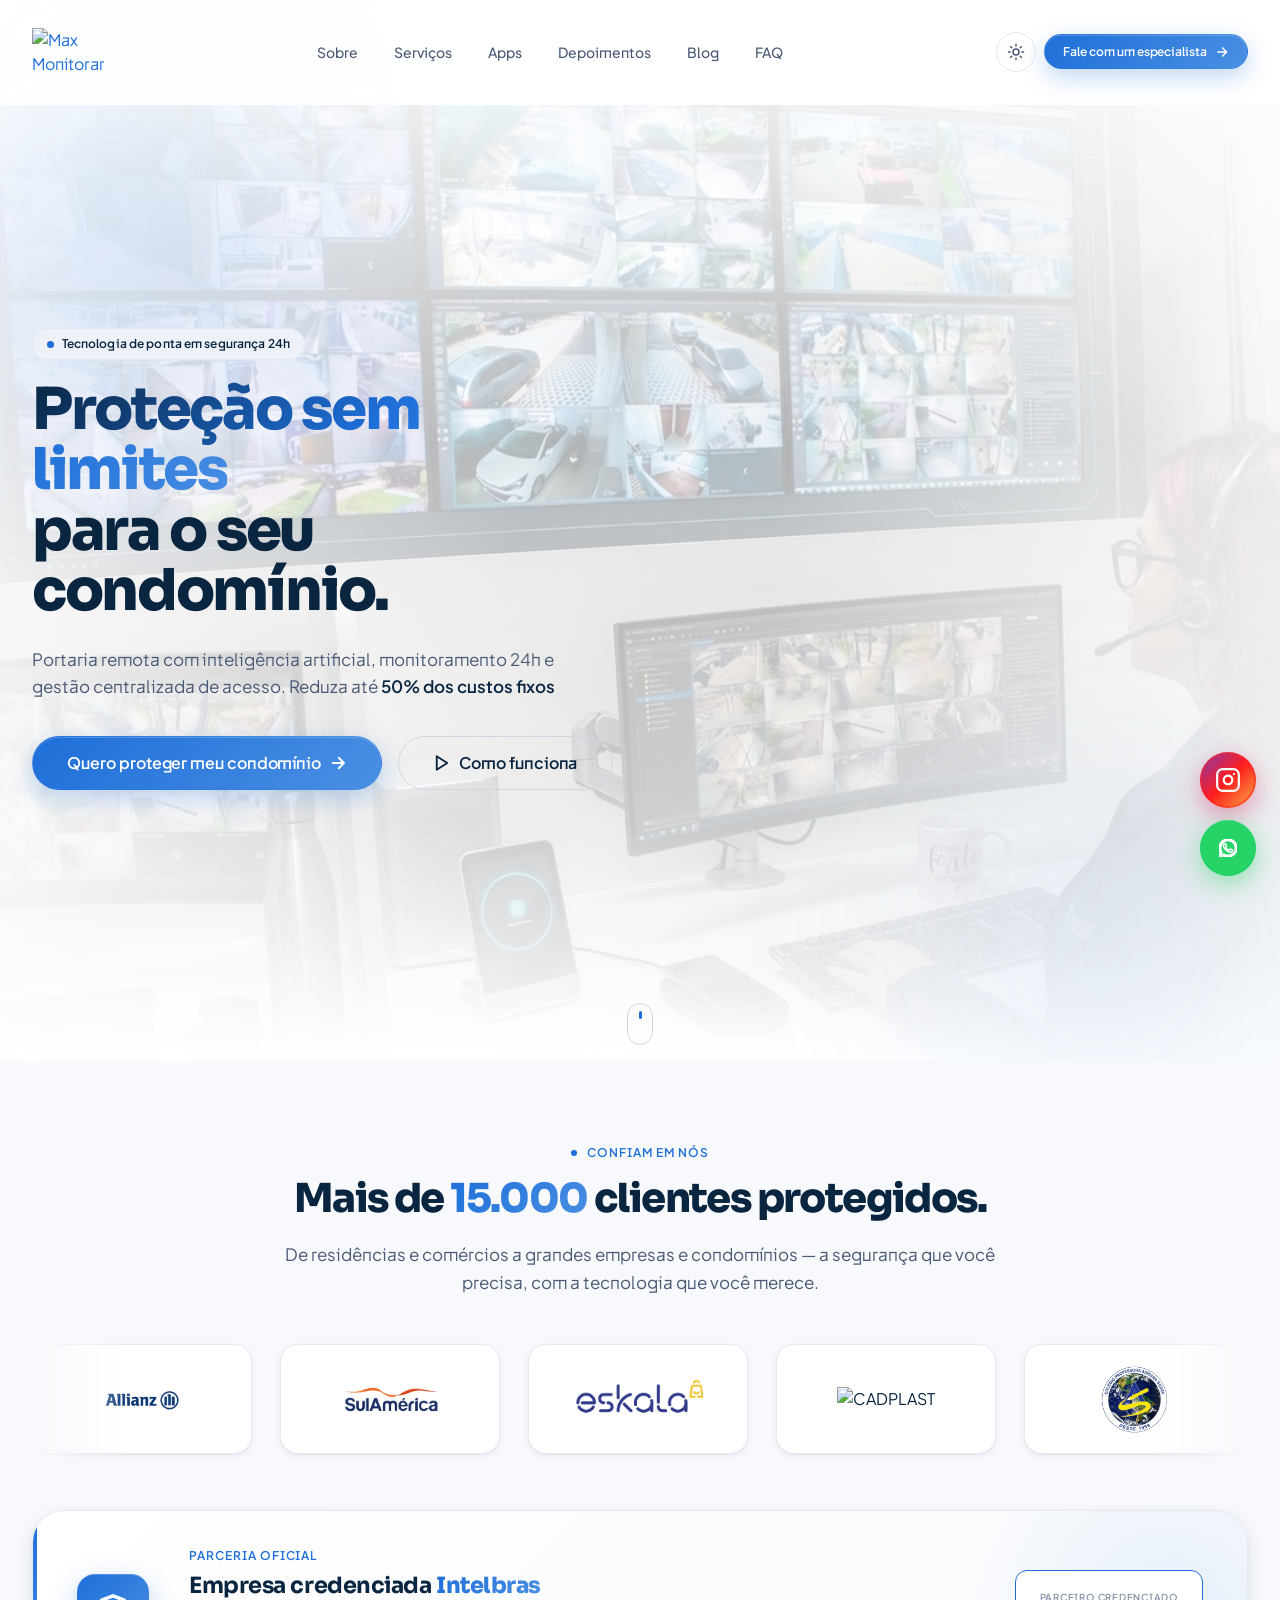
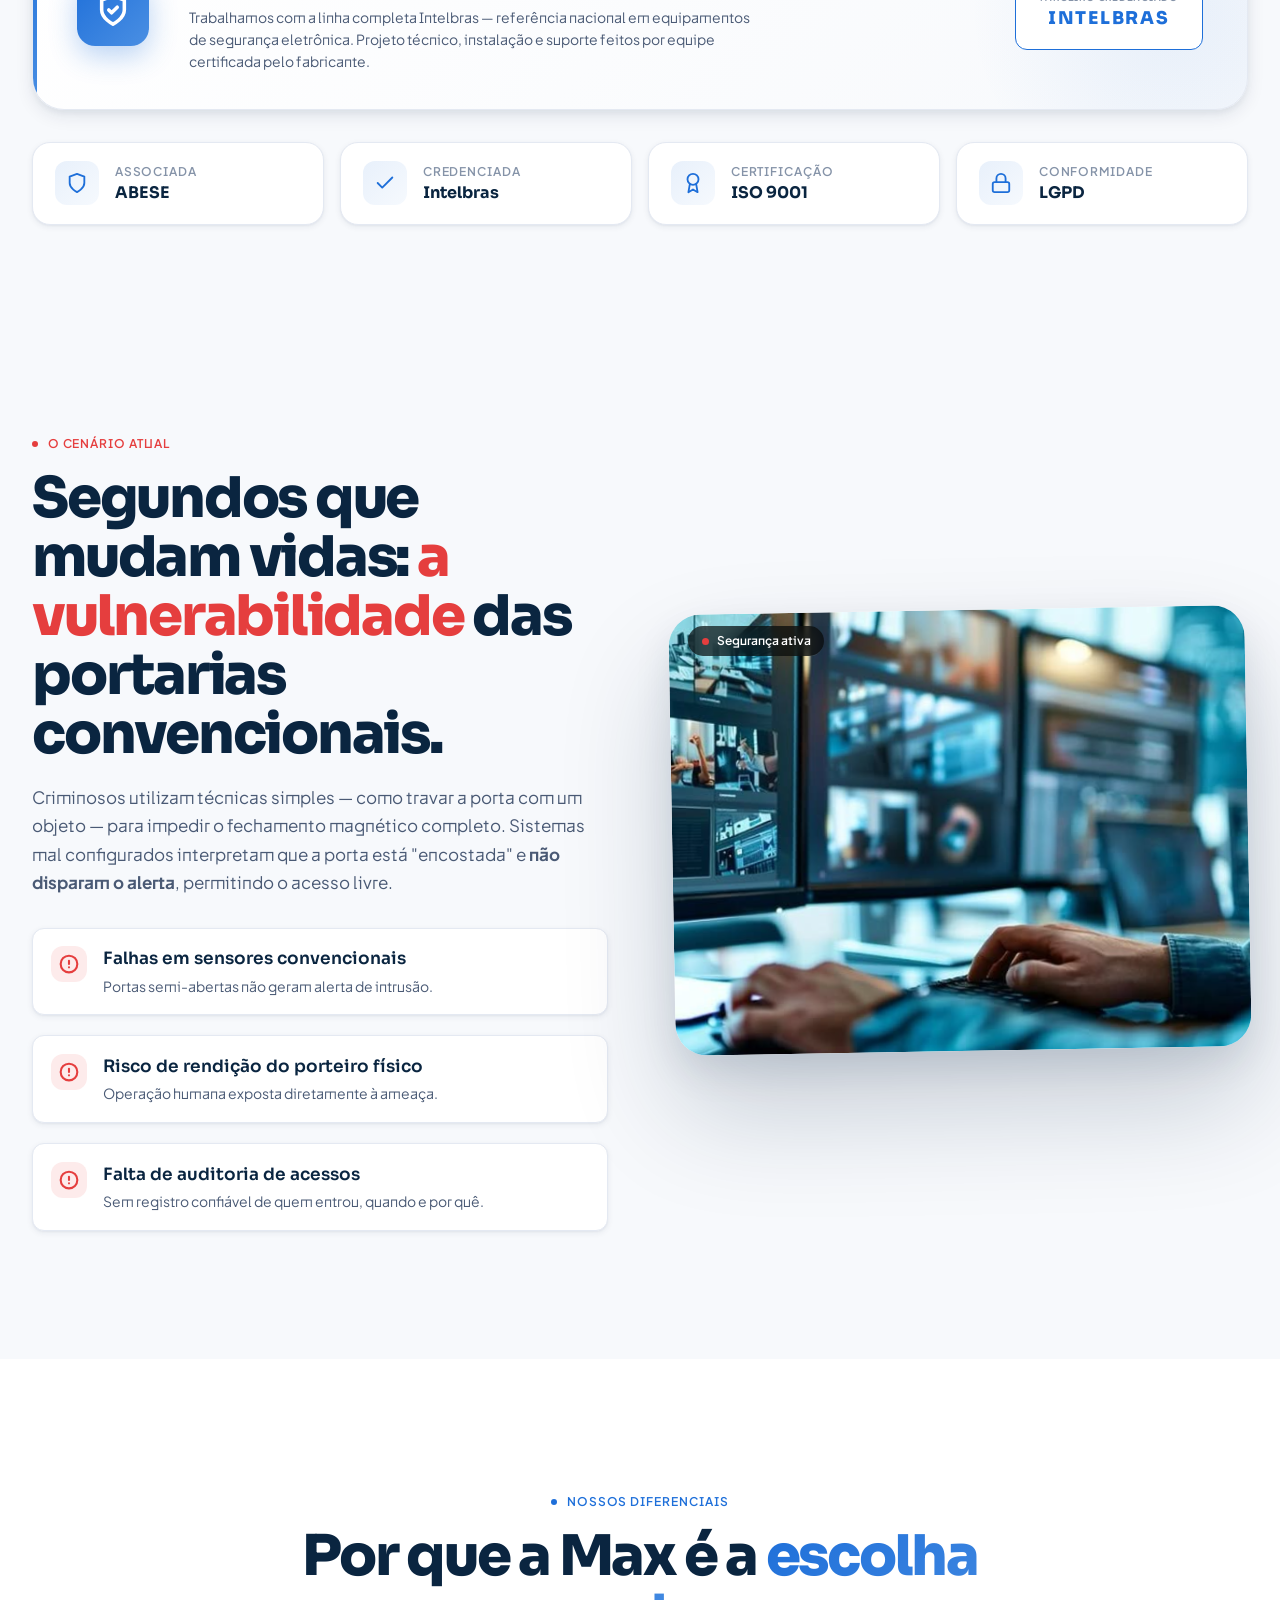
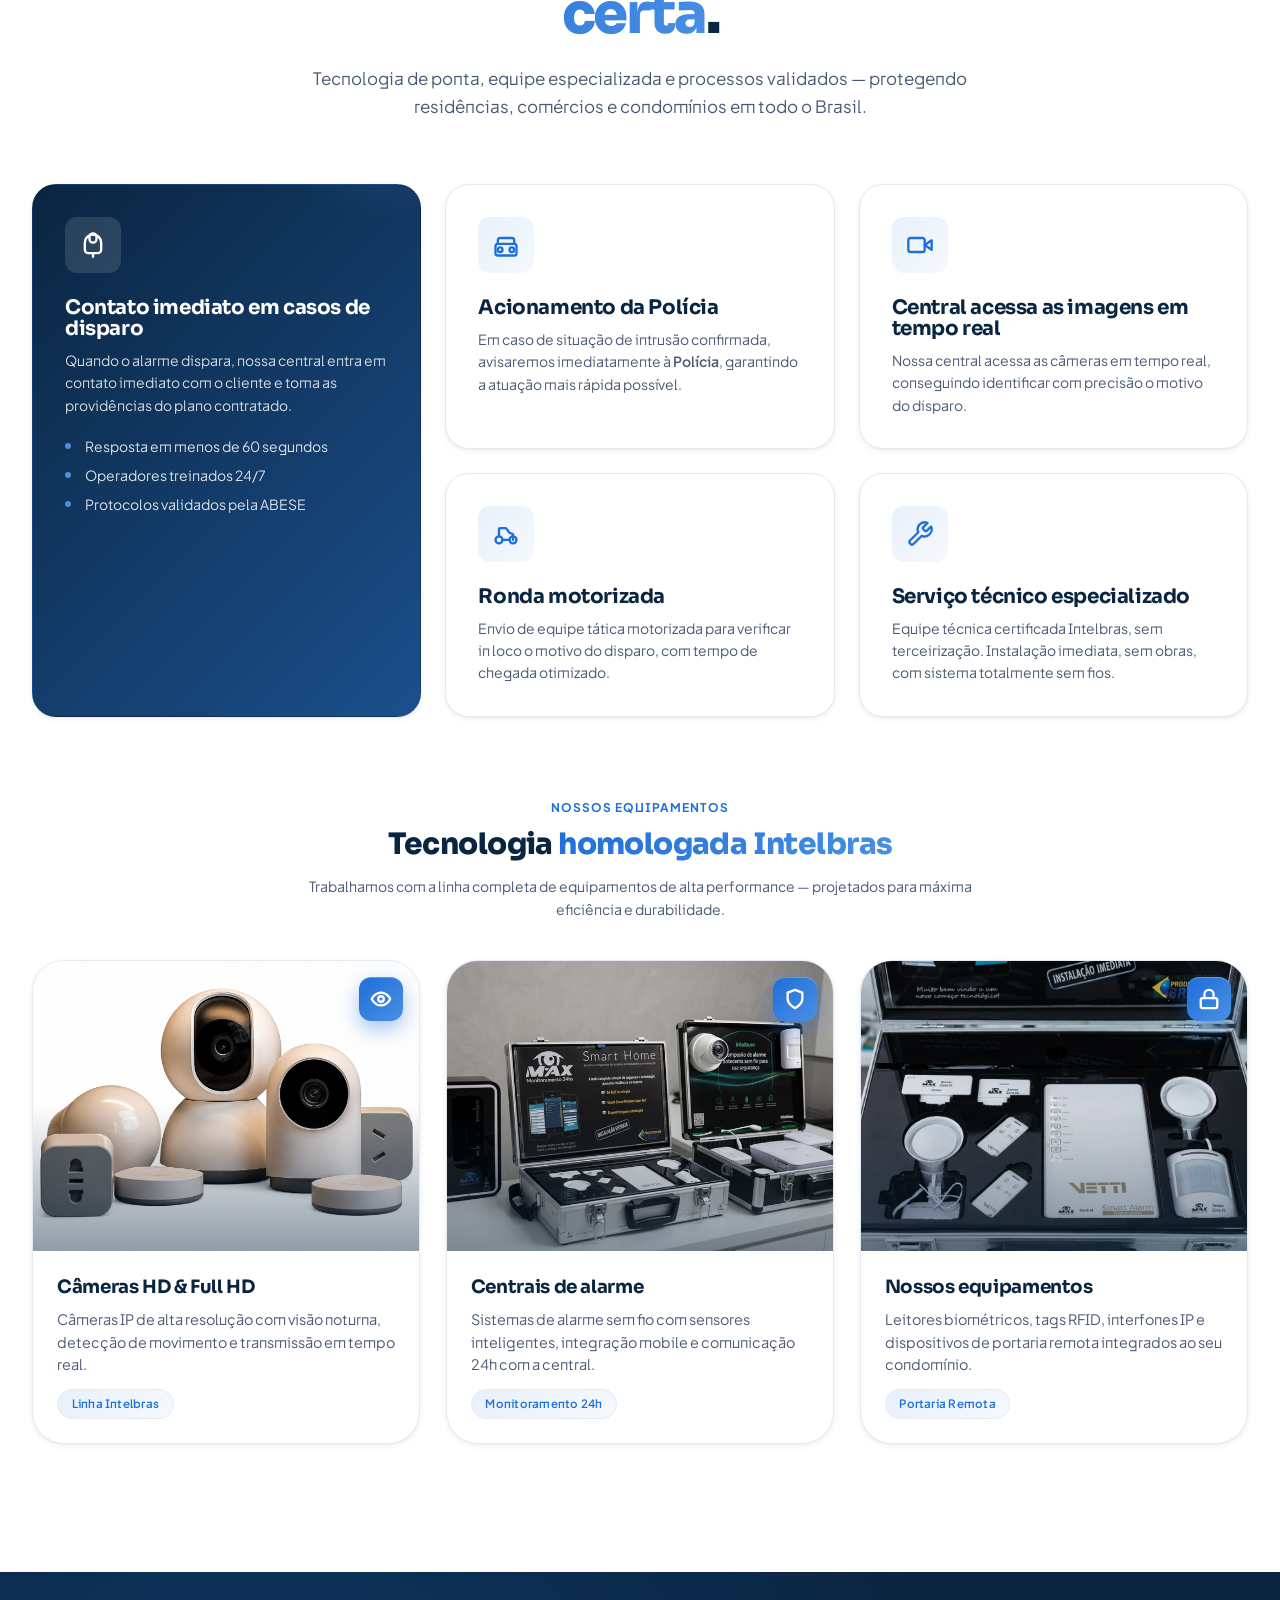
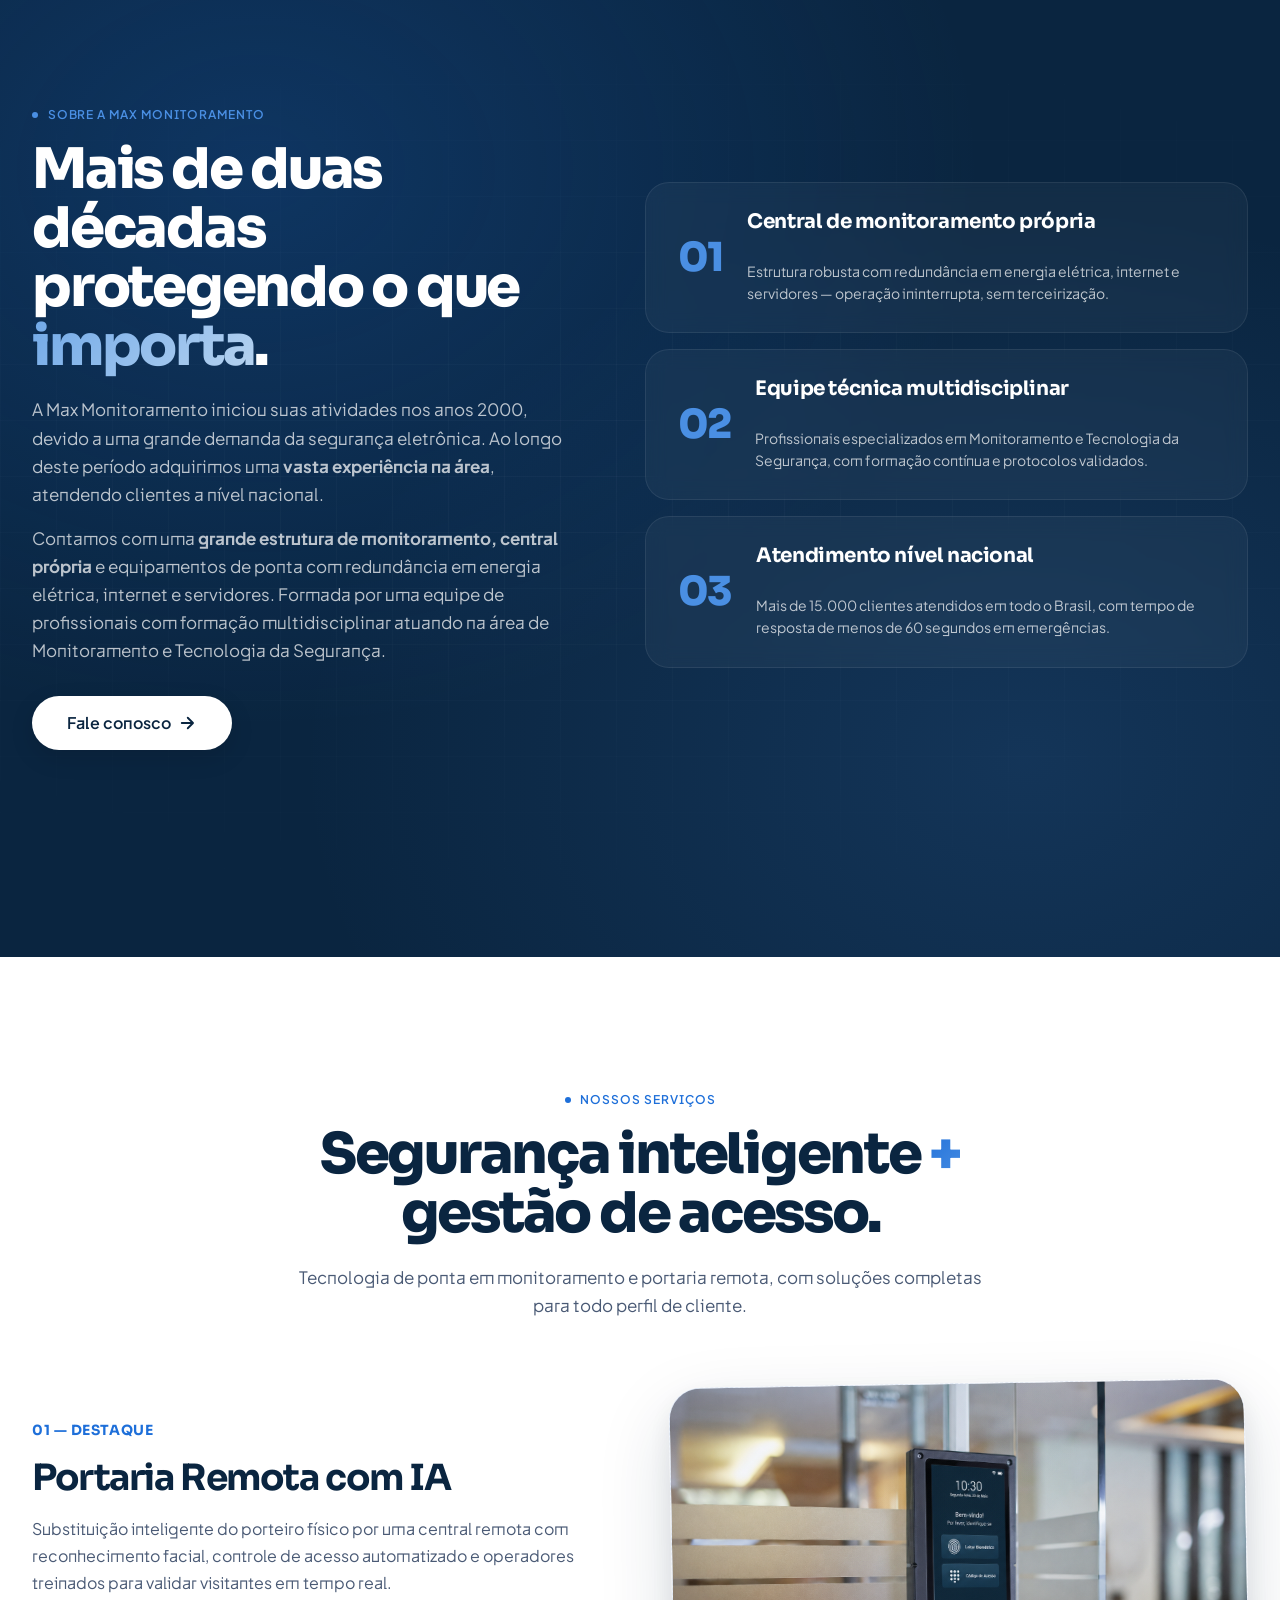
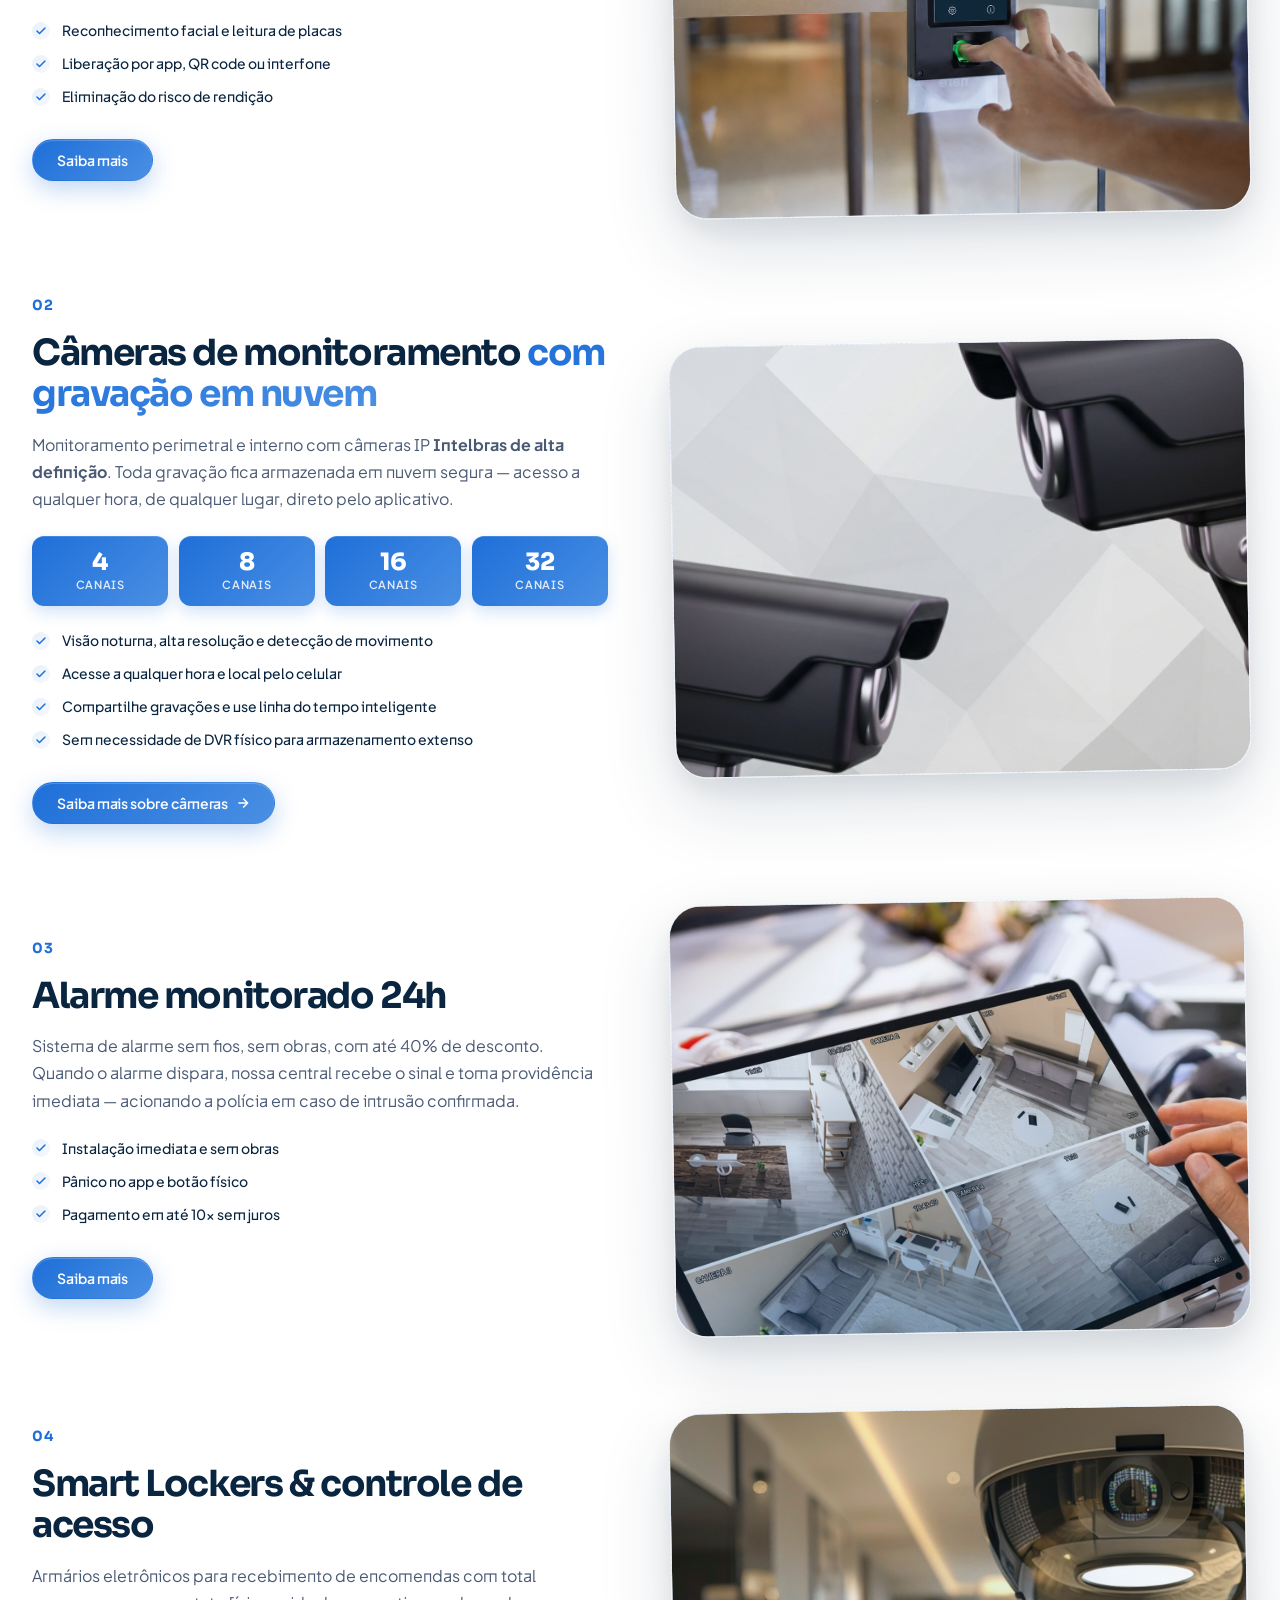
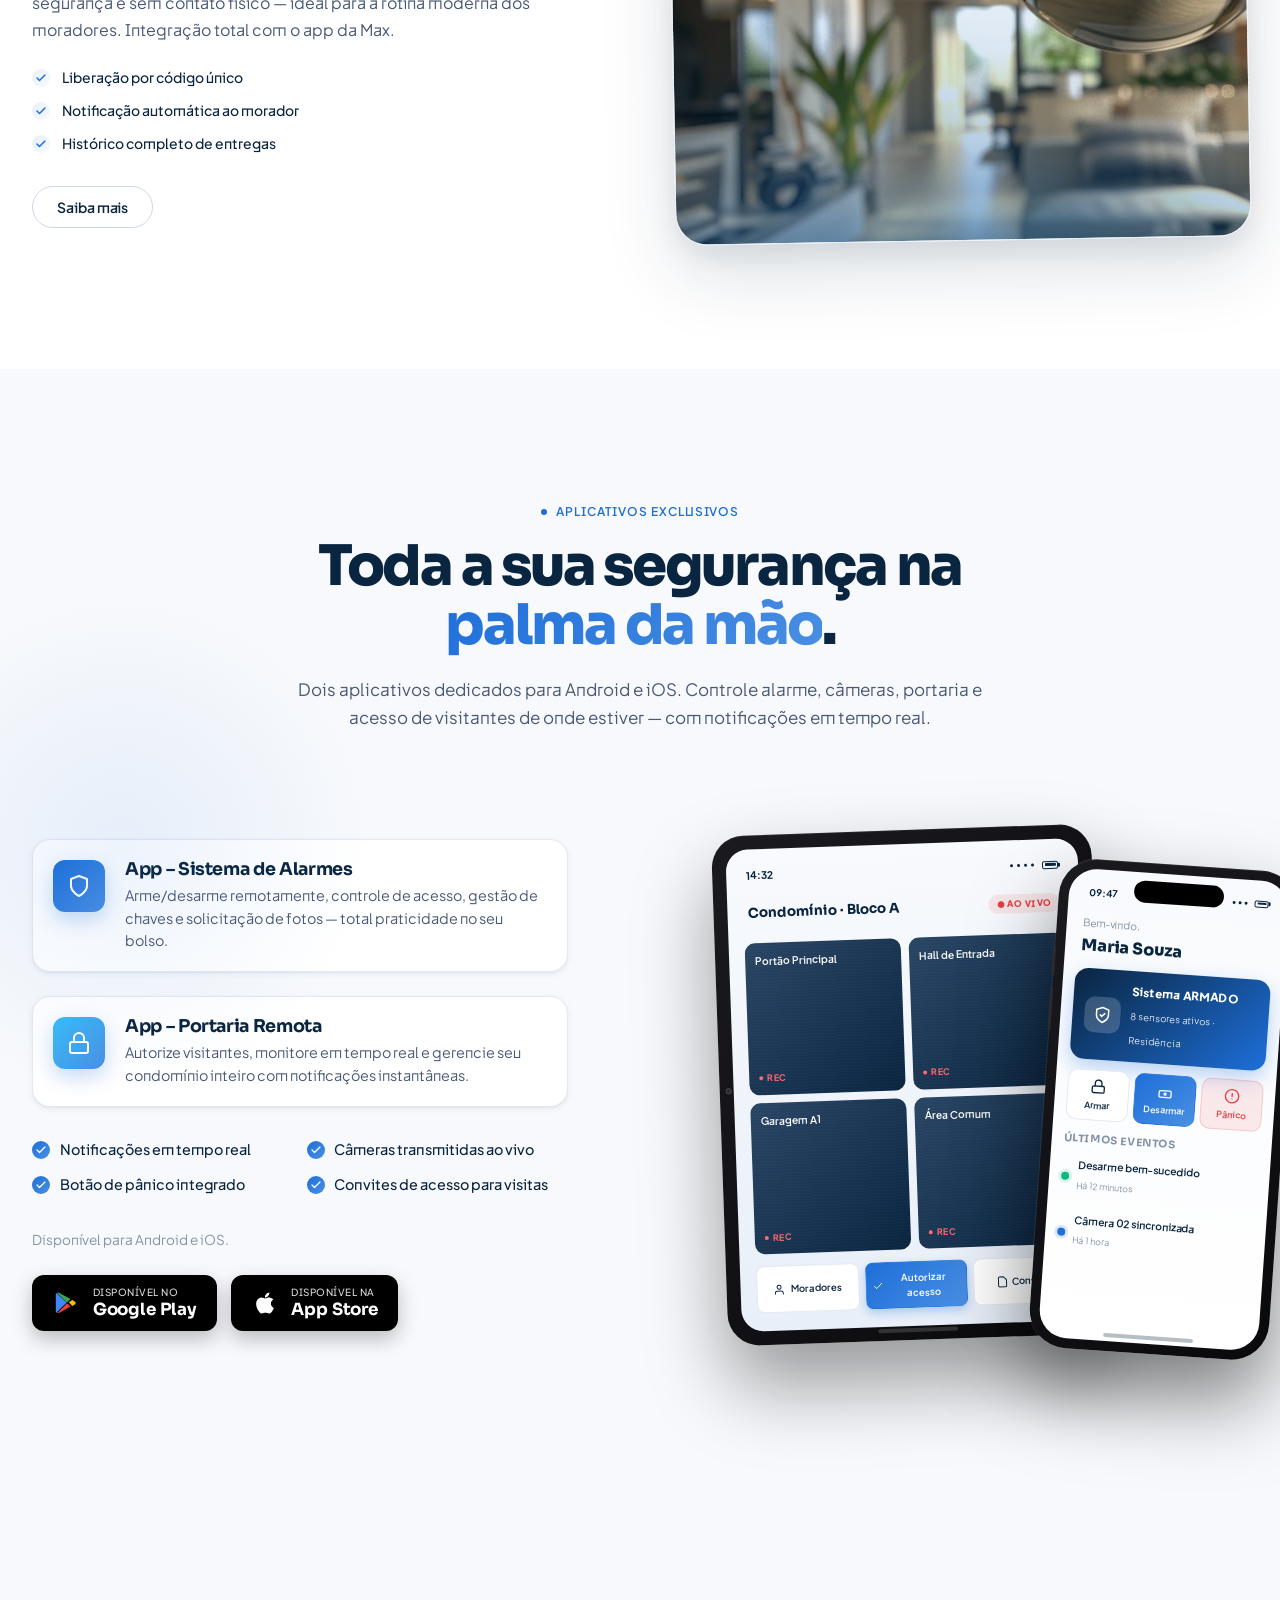
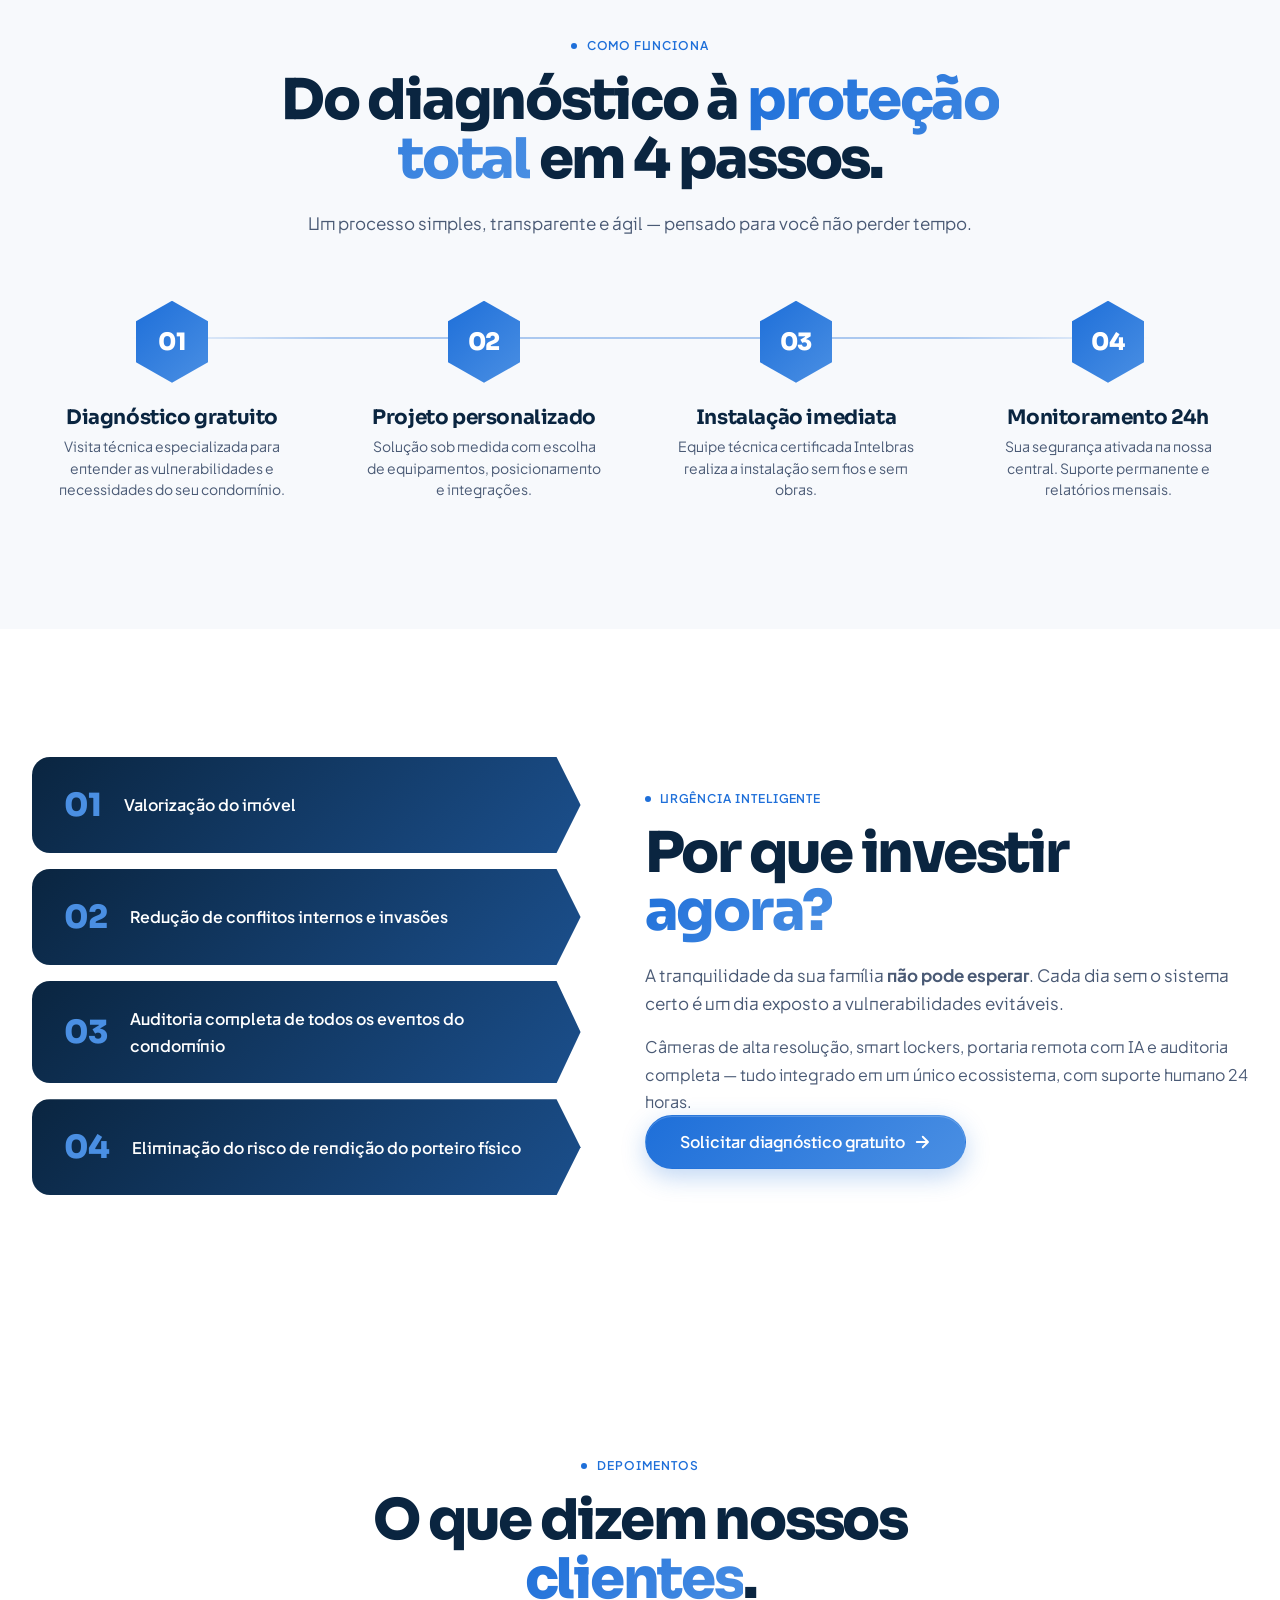
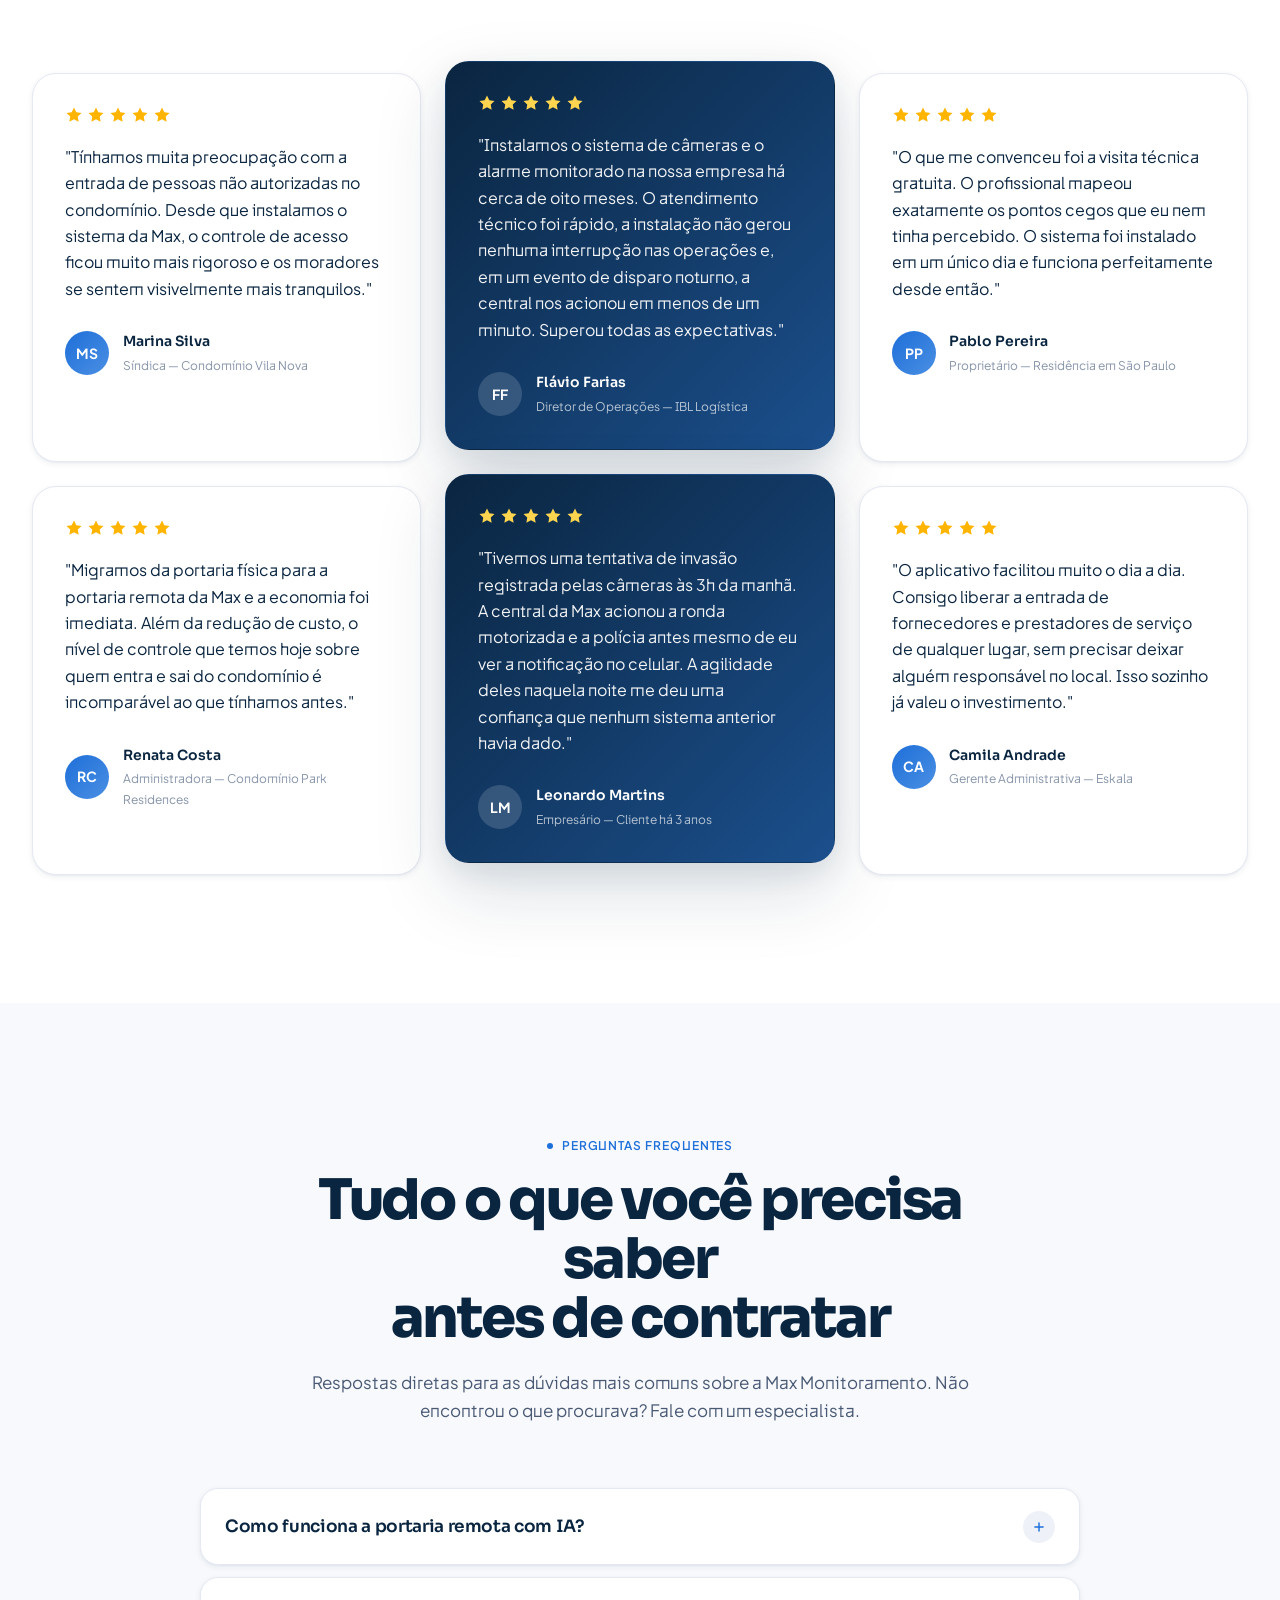
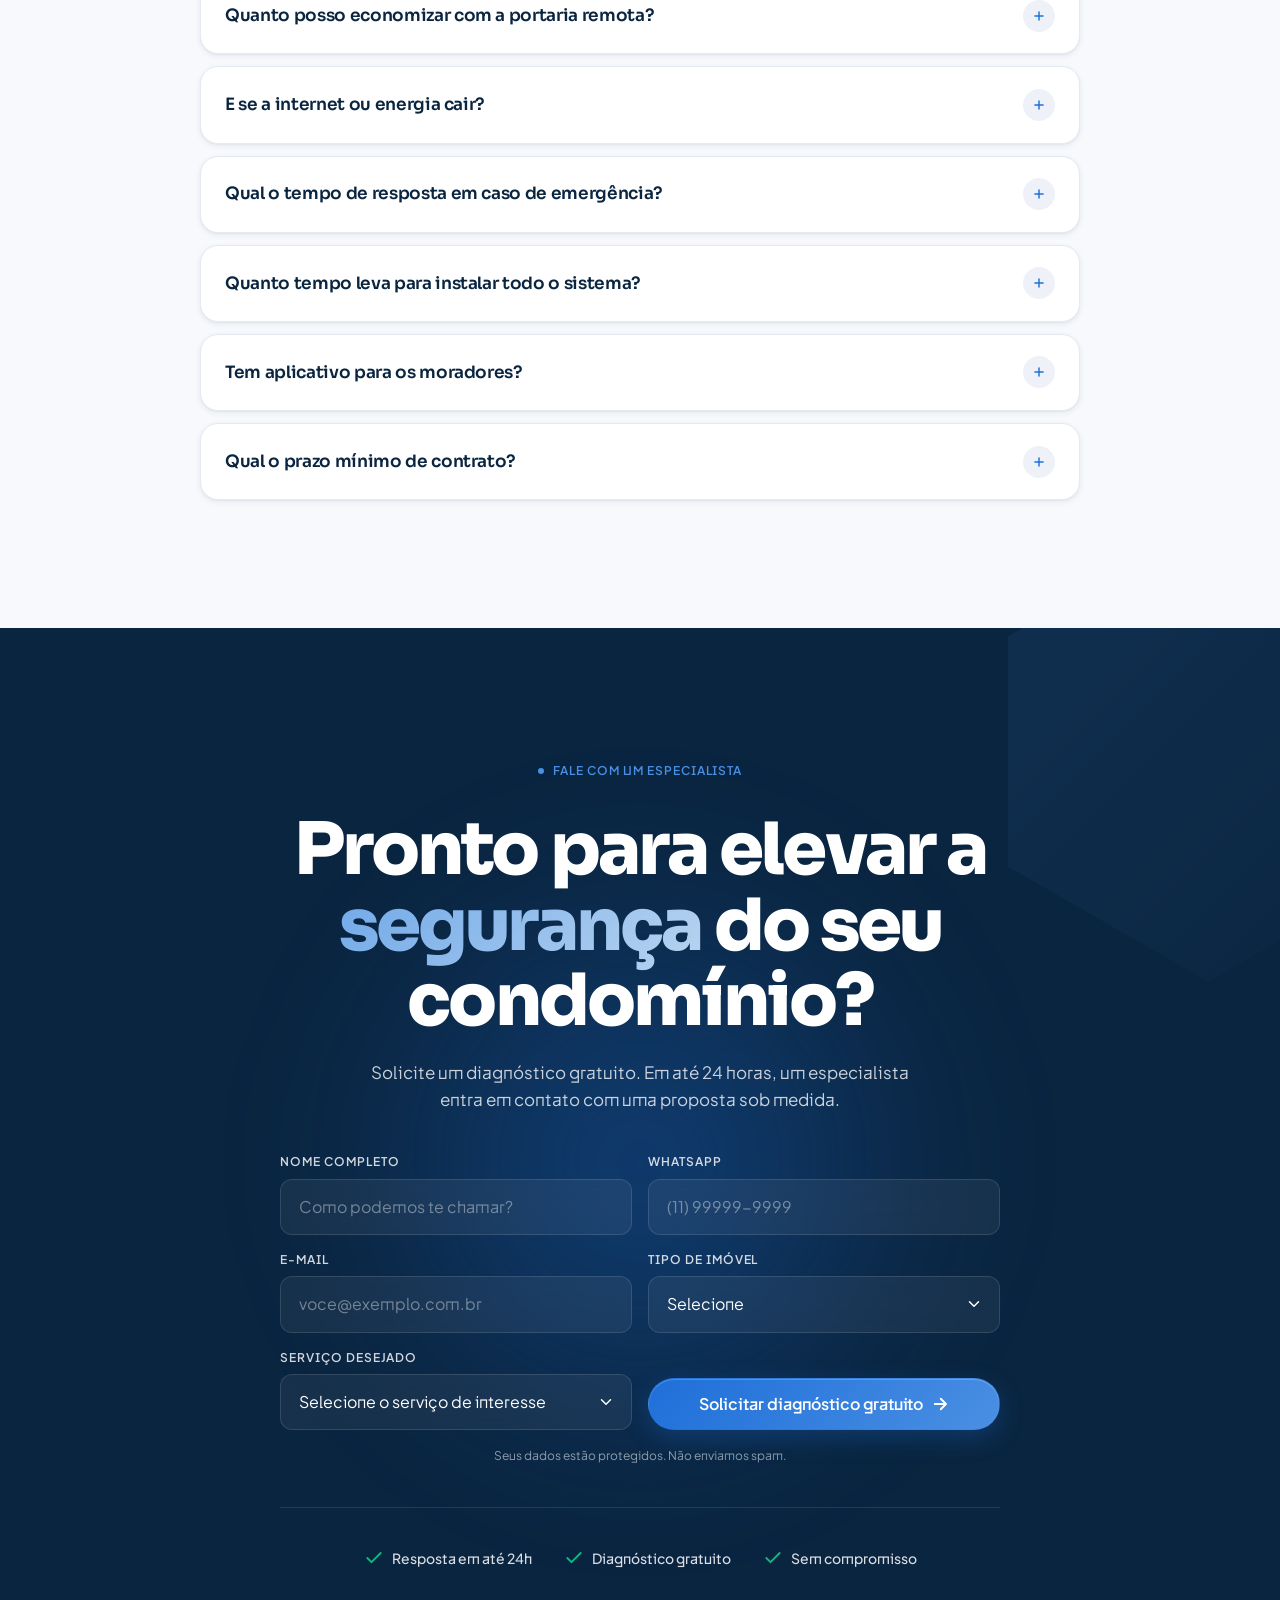
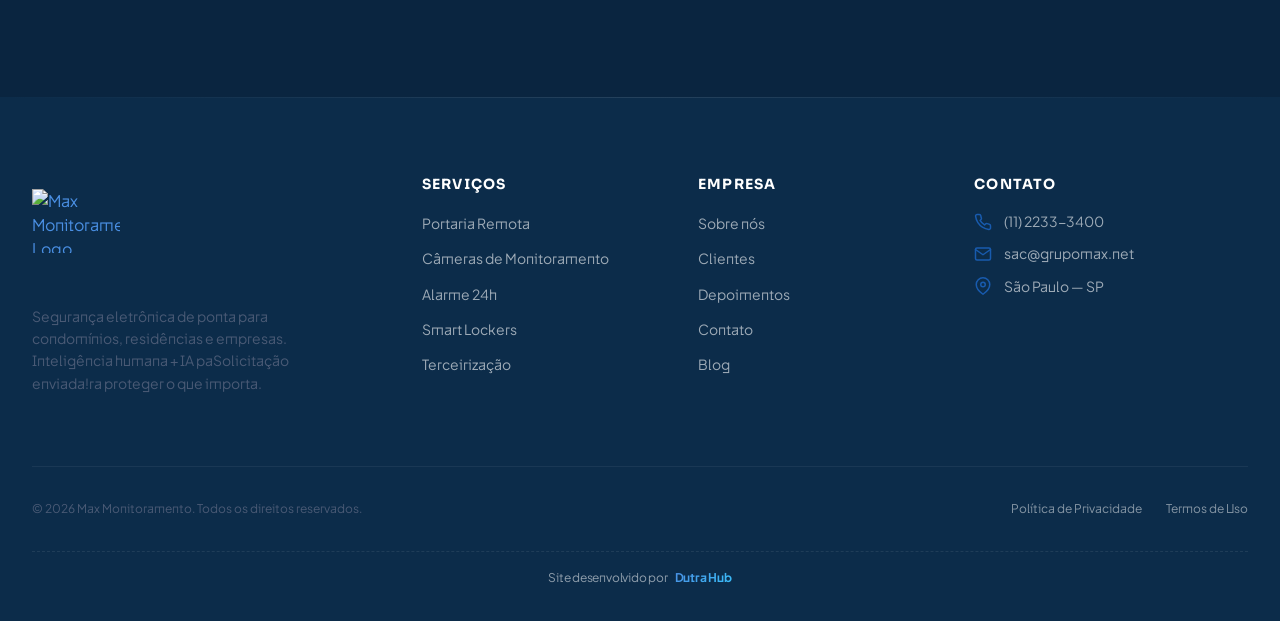
==== commit c95c72ec: "blog" ====
--- a/index.html
+++ b/index.html
@@ -128,6 +128,7 @@
             <li><a href="#servicos" class="nav__link">Serviços</a></li>
             <li><a href="#aplicativos" class="nav__link">Apps</a></li>
             <li><a href="#depoimentos" class="nav__link">Depoimentos</a></li>
+            <li><a href="blog.html" class="nav__link">Blog</a></li>
             <li><a href="#faq" class="nav__link">FAQ</a></li>
           </ul>
         </nav>
@@ -206,6 +207,7 @@
           <li><a href="#aplicativos">Apps</a></li>
           <li><a href="#processo">Como funciona</a></li>
           <li><a href="#depoimentos">Depoimentos</a></li>
+          <li><a href="blog.html">Blog</a></li>
           <li><a href="#faq">FAQ</a></li>
           <li>
             <a
@@ -981,7 +983,7 @@
           </div>
 
           <!-- Stats strip -->
-          <div class="about__stats">
+          <!-- <div class="about__stats">
             <div class="stat">
               <div class="stat__value" data-counter="15000" data-suffix="+">
                 0
@@ -1002,7 +1004,7 @@
               </div>
               <div class="stat__label">Central ativa</div>
             </div>
-          </div>
+          </div> -->
         </div>
       </section>
 
@@ -2485,33 +2487,61 @@
                   <label for="type">Tipo de imóvel</label>
                   <select id="type" name="type" required>
                     <option value="">Selecione</option>
-                    <option value="condominio">Condomínio</option>
-                    <option value="residencia">Residência</option>
-                    <option value="empresa">Empresa</option>
-                    <option value="outro">Outro</option>
+                    <option value="Condomínio">Condomínio</option>
+                    <option value="Residência">Residência</option>
+                    <option value="Empresa">Empresa</option>
+                    <option value="Outro">Outro</option>
                   </select>
                 </div>
               </div>
-              <button
-                type="submit"
-                class="btn btn--primary btn--lg btn--full"
-                data-cta="form-submit"
-              >
-                Solicitar diagnóstico gratuito
-                <svg
-                  width="18"
-                  height="18"
-                  viewBox="0 0 24 24"
-                  fill="none"
-                  stroke="currentColor"
-                  stroke-width="2.5"
-                  stroke-linecap="round"
-                  stroke-linejoin="round"
-                  aria-hidden="true"
-                >
-                  <path d="M5 12h14M13 5l7 7-7 7" />
-                </svg>
-              </button>
+              <div class="cta-form__row cta-form__row--single">
+                <div class="cta-form__field">
+                  <label for="service">Serviço desejado</label>
+                  <select id="service" name="service" required>
+                    <option value="">Selecione o serviço de interesse</option>
+                    <option value="Portaria Remota com IA">
+                      Portaria Remota com IA
+                    </option>
+                    <option
+                      value="Câmeras de Monitoramento com Gravação em Nuvem"
+                    >
+                      Câmeras de Monitoramento + Nuvem
+                    </option>
+                    <option value="Alarme Monitorado 24h">
+                      Alarme Monitorado 24h
+                    </option>
+                    <option value="Smart Lockers &amp; Controle de Acesso">
+                      Smart Lockers &amp; Controle de Acesso
+                    </option>
+                    <option value="Solução Completa (todos os serviços)">
+                      Solução Completa (todos os serviços)
+                    </option>
+                    <option value="Ainda não sei, quero uma consultoria">
+                      Ainda não sei, quero uma consultoria
+                    </option>
+                  </select>
+                </div>
+                <button
+                  type="submit"
+                  class="btn btn--primary btn--lg cta-form__submit-inline"
+                  data-cta="form-submit"
+                >
+                  Solicitar diagnóstico gratuito
+                  <svg
+                    width="18"
+                    height="18"
+                    viewBox="0 0 24 24"
+                    fill="none"
+                    stroke="currentColor"
+                    stroke-width="2.5"
+                    stroke-linecap="round"
+                    stroke-linejoin="round"
+                    aria-hidden="true"
+                  >
+                    <path d="M5 12h14M13 5l7 7-7 7" />
+                  </svg>
+                </button>
+              </div>
               <p class="cta-form__notice">
                 Seus dados estão protegidos. Não enviamos spam.
               </p>
@@ -2580,24 +2610,25 @@
         <div class="footer__grid">
           <div class="footer__brand">
             <div class="logo logo--light">
-              <div class="logo__mark" aria-hidden="true">
-                <img
-                  src="images/logo.png"
-                  alt="Max Monitoramento Logo"
-                  style="
-                    height: 56px;
-                    width: auto;
-                    display: block;
-                    filter: brightness(0) invert(1);
-                  "
-                />
+              <div class="logo logo--light">
+                <div class="logo__mark" aria-hidden="true">
+                  <img
+                    src="images/logo.png"
+                    alt="Max Monitoramento Logo"
+                    style="height: 36px; width: auto; display: block"
+                  />
+                </div>
               </div>
               <div class="logo__text">
                 <span class="logo__name">MAX</span>
                 <span class="logo__sub">Monitoramento</span>
               </div>
             </div>
-            <div class="footer__social">
+             <p class="footer__desc">
+              Segurança eletrônica de ponta para condomínios, residências e
+              empresas. Inteligência humana + IA paSolicitação enviada!ra proteger o que importa.
+            </p>
+            <!-- <div class="footer__social">
               <a href="#" aria-label="Instagram">
                 <svg
                   width="20"
@@ -2667,7 +2698,7 @@
                   />
                 </svg>
               </a>
-            </div>
+            </div> -->
           </div>
 
           <div class="footer__col">
@@ -2688,7 +2719,7 @@
               <li><a href="#clientes">Clientes</a></li>
               <li><a href="#depoimentos">Depoimentos</a></li>
               <li><a href="#contato">Contato</a></li>
-              <li><a href="#">Blog</a></li>
+              <li><a href="blog.html">Blog</a></li>
             </ul>
           </div>
 
@@ -2711,7 +2742,12 @@
                     d="M22 16.92v3a2 2 0 0 1-2.18 2 19.79 19.79 0 0 1-8.63-3.07 19.5 19.5 0 0 1-6-6 19.79 19.79 0 0 1-3.07-8.67A2 2 0 0 1 4.11 2h3a2 2 0 0 1 2 1.72 12.84 12.84 0 0 0 .7 2.81 2 2 0 0 1-.45 2.11L8.09 9.91a16 16 0 0 0 6 6l1.27-1.27a2 2 0 0 1 2.11-.45 12.84 12.84 0 0 0 2.81.7A2 2 0 0 1 22 16.92z"
                   />
                 </svg>
-                <a href="tel:+551130000000">(11) 3000-0000</a>
+                <a
+                  href="https://wa.me/551122333400?text=Ol%C3%A1!%20Gostaria%20de%20saber%20mais%20sobre%20a%20Max%20Monitoramento"
+                  target="_blank"
+                  rel="noopener"
+                  >(11) 2233-3400</a
+                >
               </li>
               <li>
                 <svg
@@ -2730,9 +2766,7 @@
                   />
                   <polyline points="22,6 12,13 2,6" />
                 </svg>
-                <a href="mailto:contato@maxmonitoramento.com.br"
-                  >contato@maxmonitoramento.com.br</a
-                >
+                <a href="mailto:sac@grupomax.net">sac@grupomax.net</a>
               </li>
               <li>
                 <svg
@@ -2764,29 +2798,68 @@
             <a href="#">Política de Privacidade</a>
             <a href="#">Termos de Uso</a>
           </div>
+          <p class="footer__credit">
+            Site desenvolvido por
+            <a
+              href="https://dutrahub.com.br"
+              target="_blank"
+              rel="noopener"
+              class="footer__credit-link"
+              ><strong>Dutra Hub</strong></a
+            >
+          </p>
         </div>
       </div>
     </footer>
 
-    <!-- WhatsApp Floating Button -->
-    <a
-      href="#contato"
-      class="whatsapp-float"
-      aria-label="Fale conosco no WhatsApp"
-      data-cta="whatsapp-float"
-    >
-      <svg
-        width="28"
-        height="28"
-        viewBox="0 0 24 24"
-        fill="currentColor"
-        aria-hidden="true"
+    <div class="floating-actions" aria-label="Contatos rápidos">
+      <a
+        href="https://www.instagram.com/maxmonitoramento"
+        target="_blank"
+        rel="noopener"
+        class="floating-btn floating-btn--instagram"
+        aria-label="Siga-nos no Instagram"
       >
-        <path
-          d="M17.472 14.382c-.297-.149-1.758-.867-2.03-.967-.273-.099-.471-.148-.67.15-.197.297-.767.966-.94 1.164-.173.199-.347.223-.644.075-.297-.15-1.255-.463-2.39-1.475-.883-.788-1.48-1.761-1.653-2.059-.173-.297-.018-.458.13-.606.134-.133.298-.347.446-.52.149-.174.198-.298.298-.497.099-.198.05-.371-.025-.52-.075-.149-.669-1.612-.916-2.207-.242-.579-.487-.5-.669-.51-.173-.008-.371-.01-.57-.01-.198 0-.52.074-.792.372-.272.297-1.04 1.016-1.04 2.479 0 1.462 1.065 2.875 1.213 3.074.149.198 2.096 3.2 5.077 4.487.709.306 1.262.489 1.694.625.712.227 1.36.195 1.871.118.571-.085 1.758-.719 2.006-1.413.248-.694.248-1.289.173-1.413-.074-.124-.272-.198-.57-.347m-5.421 7.403h-.004a9.87 9.87 0 0 1-5.031-1.378l-.361-.214-3.741.982.998-3.648-.235-.374a9.86 9.86 0 0 1-1.51-5.26c.001-5.45 4.436-9.884 9.888-9.884 2.64 0 5.122 1.03 6.988 2.898a9.825 9.825 0 0 1 2.893 6.994c-.003 5.45-4.437 9.884-9.885 9.884m8.413-18.297A11.815 11.815 0 0 0 12.05 0C5.495 0 .16 5.335.157 11.892c0 2.096.547 4.142 1.588 5.945L.057 24l6.305-1.654a11.882 11.882 0 0 0 5.683 1.448h.005c6.554 0 11.89-5.335 11.893-11.893a11.821 11.821 0 0 0-3.48-8.413Z"
-        />
-      </svg>
-    </a>
+        <svg
+          width="26"
+          height="26"
+          viewBox="0 0 24 24"
+          fill="none"
+          stroke="currentColor"
+          stroke-width="2"
+          stroke-linecap="round"
+          stroke-linejoin="round"
+          aria-hidden="true"
+        >
+          <rect x="2" y="2" width="20" height="20" rx="5" ry="5" />
+          <path d="M16 11.37A4 4 0 1 1 12.63 8 4 4 0 0 1 16 11.37z" />
+          <line x1="17.5" y1="6.5" x2="17.51" y2="6.5" />
+        </svg>
+      </a>
+      <a
+        href="https://wa.me/551122333400?text=Ol%C3%A1!%20Gostaria%20de%20saber%20mais%20sobre%20a%20Max%20Monitoramento"
+        target="_blank"
+        rel="noopener"
+        class="floating-btn floating-btn--whatsapp"
+        aria-label="Fale conosco no WhatsApp"
+      >
+        <svg
+          width="18"
+          height="18"
+          viewBox="0 0 24 24"
+          fill="none"
+          stroke="currentColor"
+          stroke-width="2"
+          stroke-linecap="round"
+          stroke-linejoin="round"
+          aria-hidden="true"
+        >
+          <path
+            d="M17.472 14.382c-.297-.149-1.758-.867-2.03-.967-.273-.099-.471-.148-.67.15-.197.297-.767.966-.94 1.164-.173.199-.347.223-.644.075-.297-.15-1.255-.463-2.39-1.475-.883-.788-1.48-1.761-1.653-2.059-.173-.297-.018-.458.13-.606.134-.133.298-.347.446-.52.149-.174.198-.298.298-.497.099-.198.05-.371-.025-.52-.075-.149-.669-1.612-.916-2.207-.242-.579-.487-.5-.669-.51-.173-.008-.371-.01-.57-.01-.198 0-.52.074-.792.372-.272.297-1.04 1.016-1.04 2.479 0 1.462 1.065 2.875 1.213 3.074.149.198 2.096 3.2 5.077 4.487.709.306 1.262.489 1.694.625.712.227 1.36.195 1.871.118.571-.085 1.758-.719 2.006-1.413.248-.694.248-1.289.173-1.413-.074-.124-.272-.198-.57-.347m-5.421 7.403h-.004a9.87 9.87 0 0 1-5.031-1.378l-.361-.214-3.741.982.998-3.648-.235-.374a9.86 9.86 0 0 1-1.51-5.26c.001-5.45 4.436-9.884 9.888-9.884 2.64 0 5.122 1.03 6.988 2.898a9.825 9.825 0 0 1 2.893 6.994c-.003 5.45-4.437 9.884-9.885 9.884m8.413-18.297A11.815 11.815 0 0 0 12.05 0C5.495 0 .16 5.335.157 11.892c0 2.096.547 4.142 1.588 5.945L.057 24l6.305-1.654a11.882 11.882 0 0 0 5.683 1.448h.005c6.554 0 11.89-5.335 11.893-11.893a11.821 11.821 0 0 0-3.48-8.413Z"
+          />
+        </svg>
+      </a>
+    </div>
 
     <!-- Scripts -->
     <script src="js/tintim.js"></script>
--- a/css/components.css
+++ b/css/components.css
@@ -62,18 +62,17 @@
 }
 
 .logo__mark {
-  width: auto;
-  height: auto;
-  display: flex;
-  align-items: center;
-  justify-content: center;
-  flex-shrink: 0;
+  width: 74px;
+  height: 74px;
+  display: flex;
+  align-items: center;
+  justify-content: center;
+  color: var(--color-accent);
+  transition: transform var(--duration-base) var(--ease-out);
 }
 
 .logo__mark img {
-  height: 68px !important;
-  width: auto !important;
-  display: block;
+  height: 55px !important;
 }
 
 .logo:hover .logo__mark {
@@ -119,11 +118,8 @@
    HEADER — premium glassmorphism
    ============================================ */
 .header {
-  position: fixed;
-  top: 0;
-  left: 0;
-  right: 0;
-  width: 100%;
+  position: relative;
+  top: auto;
   z-index: var(--z-fixed);
   background: var(--color-surface-translucent);
   backdrop-filter: saturate(180%) blur(20px);
@@ -834,6 +830,96 @@
    WHATSAPP FLOATING BUTTON
    ============================================ */
 
+.floating-actions {
+  position: fixed;
+  bottom: 24px;
+  right: 24px;
+  display: flex;
+  flex-direction: column;
+  gap: 12px;
+  z-index: var(--z-floating);
+}
+
+.floating-btn {
+  width: 56px;
+  height: 56px;
+  border-radius: 50%;
+  display: flex;
+  align-items: center;
+  justify-content: center;
+  color: #ffffff;
+  position: relative;
+  transition:
+    transform var(--duration-base) var(--ease-spring),
+    box-shadow var(--duration-base) var(--ease-out);
+  text-decoration: none;
+}
+
+.floating-btn::before {
+  content: "";
+  position: absolute;
+  inset: 0;
+  border-radius: 50%;
+  opacity: 0.5;
+  animation: ping 2.5s ease-out infinite;
+  pointer-events: none;
+}
+
+.floating-btn:hover {
+  transform: scale(1.1) rotate(-5deg);
+}
+
+.floating-btn--whatsapp {
+  background: #25d366;
+  box-shadow:
+    0 8px 24px rgba(37, 211, 102, 0.45),
+    inset 0 1px 0 rgba(255, 255, 255, 0.2);
+  animation: float-in 1s var(--ease-spring) 1s both;
+}
+
+.floating-btn--whatsapp::before {
+  border: 2px solid #25d366;
+}
+
+.floating-btn--whatsapp:hover {
+  box-shadow: 0 12px 32px rgba(37, 211, 102, 0.55);
+}
+
+.floating-btn--instagram {
+  background: linear-gradient(135deg, #833ab4 0%, #fd1d1d 50%, #fcb045 100%);
+  box-shadow:
+    0 8px 24px rgba(225, 48, 108, 0.45),
+    inset 0 1px 0 rgba(255, 255, 255, 0.2);
+  animation: float-in 1s var(--ease-spring) 1.2s both;
+}
+
+.floating-btn--instagram::before {
+  border: 2px solid #fd1d1d;
+  animation-delay: 0.5s;
+}
+
+.floating-btn--instagram:hover {
+  box-shadow: 0 12px 32px rgba(225, 48, 108, 0.55);
+}
+
+/* Mobile sizing */
+@media (max-width: 640px) {
+  .floating-actions {
+    bottom: 16px;
+    right: 16px;
+    gap: 10px;
+  }
+  .floating-btn {
+    width: 50px;
+    height: 50px;
+  }
+  .floating-btn svg {
+    width: 24px !important;
+    height: 24px !important;
+  }
+}
+
+/* Legacy support — keep whatsapp-float class working if used elsewhere */
 .whatsapp-float {
   position: fixed;
   bottom: 24px;
@@ -1074,3 +1160,79 @@
 body:not(.user-is-tabbing) *:focus {
   outline: none;
 }
+
+/* ============================================
+   HEADER — flexível (não-fixo, rola com a página)
+   ============================================ */
+.header {
+  position: relative;
+  top: auto;
+}
+
+/* ============================================
+   LOGO — tamanho aumentado
+   ============================================ */
+.logo__mark {
+  width: 72px;
+  height: 72px;
+}
+
+.logo__mark img {
+  height: 48px !important;
+}
+
+.footer__brand .logo__mark {
+  width: 88px;
+  height: 88px;
+}
+
+.footer__brand .logo__mark img {
+  height: 64px !important;
+}
+
+@media (max-width: 640px) {
+  .logo__mark {
+    width: 60px;
+    height: 60px;
+  }
+  .logo__mark img {
+    height: 40px !important;
+  }
+}
+
+@media (max-width: 480px) {
+  .logo__mark {
+    width: 54px;
+    height: 54px;
+  }
+  .logo__mark img {
+    height: 36px !important;
+  }
+}
+
+/* ============================================
+   FORM — botão inline ao lado do select
+   ============================================ */
+.cta-form__row--service {
+  display: grid;
+  grid-template-columns: 1fr auto;
+  gap: 1rem;
+  align-items: end;
+}
+
+.cta-form__submit-inline {
+  height: 52px;
+  white-space: nowrap;
+  align-self: end;
+  margin-bottom: 0;
+}
+
+@media (max-width: 768px) {
+  .cta-form__row--service {
+    grid-template-columns: 1fr;
+  }
+  .cta-form__submit-inline {
+    width: 100%;
+    justify-content: center;
+  }
+}
--- a/css/responsive.css
+++ b/css/responsive.css
@@ -43,19 +43,8 @@
     display: flex;
   }
 
-  /* Equipment grid — tablet */
-  .equipment-grid {
-    grid-template-columns: repeat(2, 1fr);
-  }
-  .equipment-card:last-child {
-    grid-column: 1 / -1;
-    max-width: 500px;
-    justify-self: center;
-    width: 100%;
-  }
-
   .hero {
-    padding-top: 7rem;
+    padding-top: 5rem;
     padding-bottom: 4rem;
     min-height: auto;
   }
@@ -73,6 +62,19 @@
   .invest__grid {
     grid-template-columns: 1fr;
     gap: 2.5rem;
+  }
+
+  .invest__content {
+    order: -1;
+    text-align: center;
+  }
+  .invest__content .eyebrow {
+    justify-content: center;
+  }
+  .invest__list {
+    max-width: 560px;
+    margin: 0 auto;
+    width: 100%;
   }
 
   .service,
@@ -187,6 +189,12 @@
 
   .cta-form__row {
     grid-template-columns: 1fr;
+  }
+
+  /* Equipment showcase — 2 columns on tablet */
+  .equipment-grid {
+    grid-template-columns: repeat(2, 1fr);
+    gap: 1.25rem;
   }
 }
 
@@ -234,35 +242,6 @@
     padding-right: 1rem;
   }
 
-  /* Equipment grid — mobile */
-  .equipment-showcase {
-    margin-top: 2.5rem;
-  }
-  .equipment-grid {
-    grid-template-columns: 1fr;
-    gap: 1rem;
-  }
-  .equipment-card:last-child {
-    grid-column: auto;
-    max-width: none;
-  }
-  .equipment-card__content {
-    padding: 1.25rem;
-  }
-  .equipment-card__title {
-    font-size: 1.05rem;
-  }
-  .equipment-card__badge {
-    width: 40px;
-    height: 40px;
-    top: 0.75rem;
-    right: 0.75rem;
-  }
-  .equipment-card__badge svg {
-    width: 20px !important;
-    height: 20px !important;
-  }
-
   .header__container {
     padding-top: 0.75rem;
     padding-bottom: 0.75rem;
@@ -271,34 +250,14 @@
   .header__actions {
     gap: 0.5rem;
   }
-  /* Dentro de @media (max-width: 640px) */
   .logo__mark {
-    width: auto;
-    height: auto;
-  }
-  .logo__mark img {
-    height: 46px !important;
-  }
-
-  /* Dentro de @media (max-width: 480px) */
-  .logo__mark {
-    width: auto;
-    height: auto;
-  }
-  .logo__mark img {
-    height: 42px !important;
+    width: 48px;
+    height: 48px;
   }
 
   .hero {
-    padding-top: 6rem;
-    padding-bottom: 4rem;
-    min-height: calc(100vh - 80px);
-    display: flex;
-    align-items: center;
-  }
-
-  .hero__container {
-    width: 100%;
+    padding-top: 4.5rem;
+    padding-bottom: 3rem;
   }
   .hero__title {
     font-size: clamp(1.5rem, 6vw, 2rem) !important;
@@ -313,26 +272,53 @@
   .hero__cta {
     flex-direction: column;
     width: 100%;
+    max-width: 100%;
     gap: 0.75rem;
     align-items: stretch;
+    padding: 0;
   }
   .hero__cta .btn {
     width: 100%;
-    justify-content: center;
+    max-width: 100%;
+    min-width: 0;
+    justify-content: center;
+    white-space: normal;
+    text-align: center;
+    padding-left: 1rem;
+    padding-right: 1rem;
+    font-size: 0.9rem;
+    line-height: 1.3;
+  }
+  .hero__cta .btn--lg {
+    padding: 0.85rem 1rem;
+    font-size: 0.95rem;
   }
   .hero__cta-divider {
     display: none;
   }
-  .hero__cta-social {
-    display: flex;
+  .hero__cta-icons {
+    display: flex !important;
     gap: 0.75rem;
     justify-content: center;
-    width: 100%;
+    align-items: center;
+    width: 100%;
+    margin-top: 0.25rem;
   }
   .hero__cta .btn-icon {
     width: 48px;
     height: 48px;
     flex-shrink: 0;
+  }
+  /* Hero content wrap fixes */
+  .hero__content {
+    width: 100%;
+    max-width: 100%;
+    padding: 0;
+    text-align: center;
+  }
+  .hero__container--centered {
+    padding-left: 1rem;
+    padding-right: 1rem;
   }
 
   .section {
@@ -563,11 +549,34 @@
     font-size: 1rem;
   }
 
+  /* INVEST CARDS — mantém clip-path da seta, ajusta padding */
+  .invest__list {
+    width: 100%;
+  }
   .invest-card {
-    padding: 1rem;
+    padding: 1.1rem 2.75rem 1.1rem 1.25rem;
+    gap: 1rem;
+    max-width: 100%;
+  }
+  .invest-card__num {
+    font-size: 1.75rem;
+    flex-shrink: 0;
+    min-width: 42px;
   }
   .invest-card p {
-    font-size: 0.85rem;
+    font-size: 0.9rem;
+    line-height: 1.4;
+    word-break: normal;
+    overflow-wrap: break-word;
+  }
+  .invest__content .btn {
+    width: 100%;
+    max-width: 100%;
+    justify-content: center;
+    white-space: normal;
+    text-align: center;
+    padding-left: 1rem;
+    padding-right: 1rem;
   }
 
   .testimonial {
@@ -651,6 +660,56 @@
   .whatsapp-float svg {
     width: 24px !important;
     height: 24px !important;
+  }
+
+  /* Equipment showcase — 1 column on mobile */
+  .equipment-grid {
+    grid-template-columns: 1fr;
+    gap: 1.25rem;
+    max-width: 420px;
+    margin: 0 auto;
+  }
+  .equipment-card {
+    border-radius: var(--radius-xl);
+  }
+  .equipment-card__media {
+    aspect-ratio: 16 / 10;
+  }
+  .equipment-card__content {
+    padding: 1.25rem 1.25rem 1.5rem;
+    gap: 0.5rem;
+  }
+  .equipment-card__title {
+    font-size: 1.05rem;
+  }
+  .equipment-card__desc {
+    font-size: 0.85rem;
+    line-height: 1.5;
+  }
+  .equipment-card__badge {
+    width: 38px;
+    height: 38px;
+    top: 0.75rem;
+    right: 0.75rem;
+  }
+  .equipment-card__badge svg {
+    width: 18px !important;
+    height: 18px !important;
+  }
+  .equipment-card__tag {
+    font-size: 0.7rem;
+    padding: 0.3rem 0.75rem;
+  }
+  .equipment-showcase__header {
+    margin-bottom: 1.75rem;
+    padding: 0 0.5rem;
+  }
+  .equipment-showcase__title {
+    font-size: 1.35rem;
+    line-height: 1.3;
+  }
+  .equipment-showcase__lead {
+    font-size: 0.85rem;
   }
 }
 
@@ -680,9 +739,8 @@
   }
 
   .hero {
-    padding-top: 5.5rem;
-    padding-bottom: 3.5rem;
-    min-height: calc(100vh - 70px);
+    padding-top: 4rem;
+    padding-bottom: 2.5rem;
   }
   .hero__title {
     font-size: clamp(1.35rem, 6.5vw, 1.75rem) !important;
@@ -739,6 +797,28 @@
   .cta-form__field select {
     font-size: 0.9rem;
     padding: 0.75rem 0.9rem;
+  }
+
+  /* INVEST CARDS — extra small adjustments */
+  .invest-card {
+    padding: 1rem 2.5rem 1rem 1.1rem;
+    gap: 0.85rem;
+  }
+  .invest-card__num {
+    font-size: 1.5rem;
+    min-width: 36px;
+  }
+  .invest-card p {
+    font-size: 0.85rem;
+    line-height: 1.4;
+  }
+
+  /* Equipment showcase — extra small */
+  .equipment-grid {
+    max-width: 100%;
+  }
+  .equipment-card__media {
+    aspect-ratio: 4 / 3;
   }
 }
 
@@ -790,3 +870,40 @@
     animation: none;
   }
 }
+
+/* ============================================
+   FORM — botão inline ao lado do select (FIX MOBILE)
+   ============================================ */
+.cta-form__row--service {
+  display: grid;
+  grid-template-columns: 1fr auto;
+  gap: 1rem;
+  align-items: end;
+}
+
+.cta-form__submit-inline {
+  height: 52px;
+  white-space: nowrap;
+  align-self: end;
+  margin-bottom: 0;
+}
+
+@media (max-width: 768px) {
+  .cta-form__row--service {
+    grid-template-columns: 1fr;
+    gap: 1rem;
+  }
+  .cta-form__submit-inline {
+    width: 100%;
+    max-width: 100%;
+    height: auto;
+    justify-content: center;
+    white-space: normal;
+    text-align: center;
+    padding: 1rem 1.25rem;
+    font-size: 0.95rem;
+    line-height: 1.3;
+    align-self: stretch;
+    margin-bottom: 0;
+  }
+}
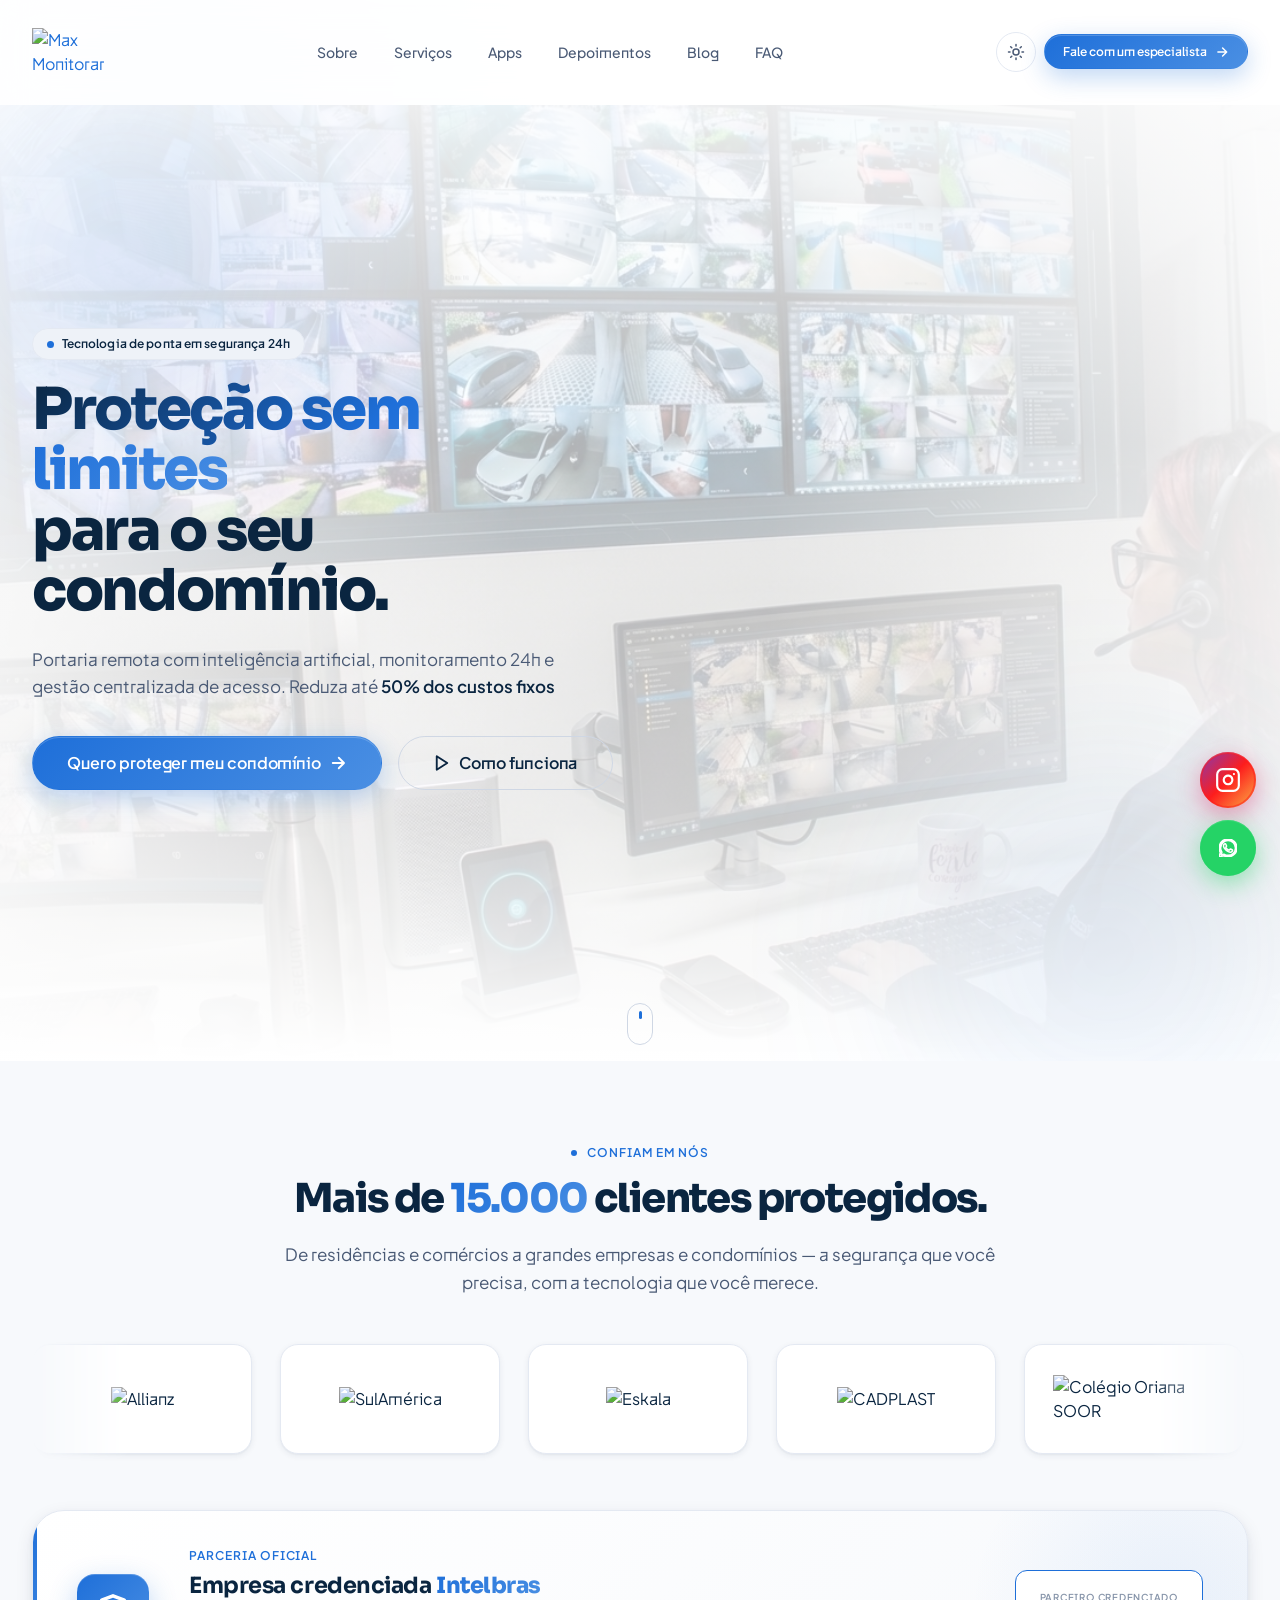
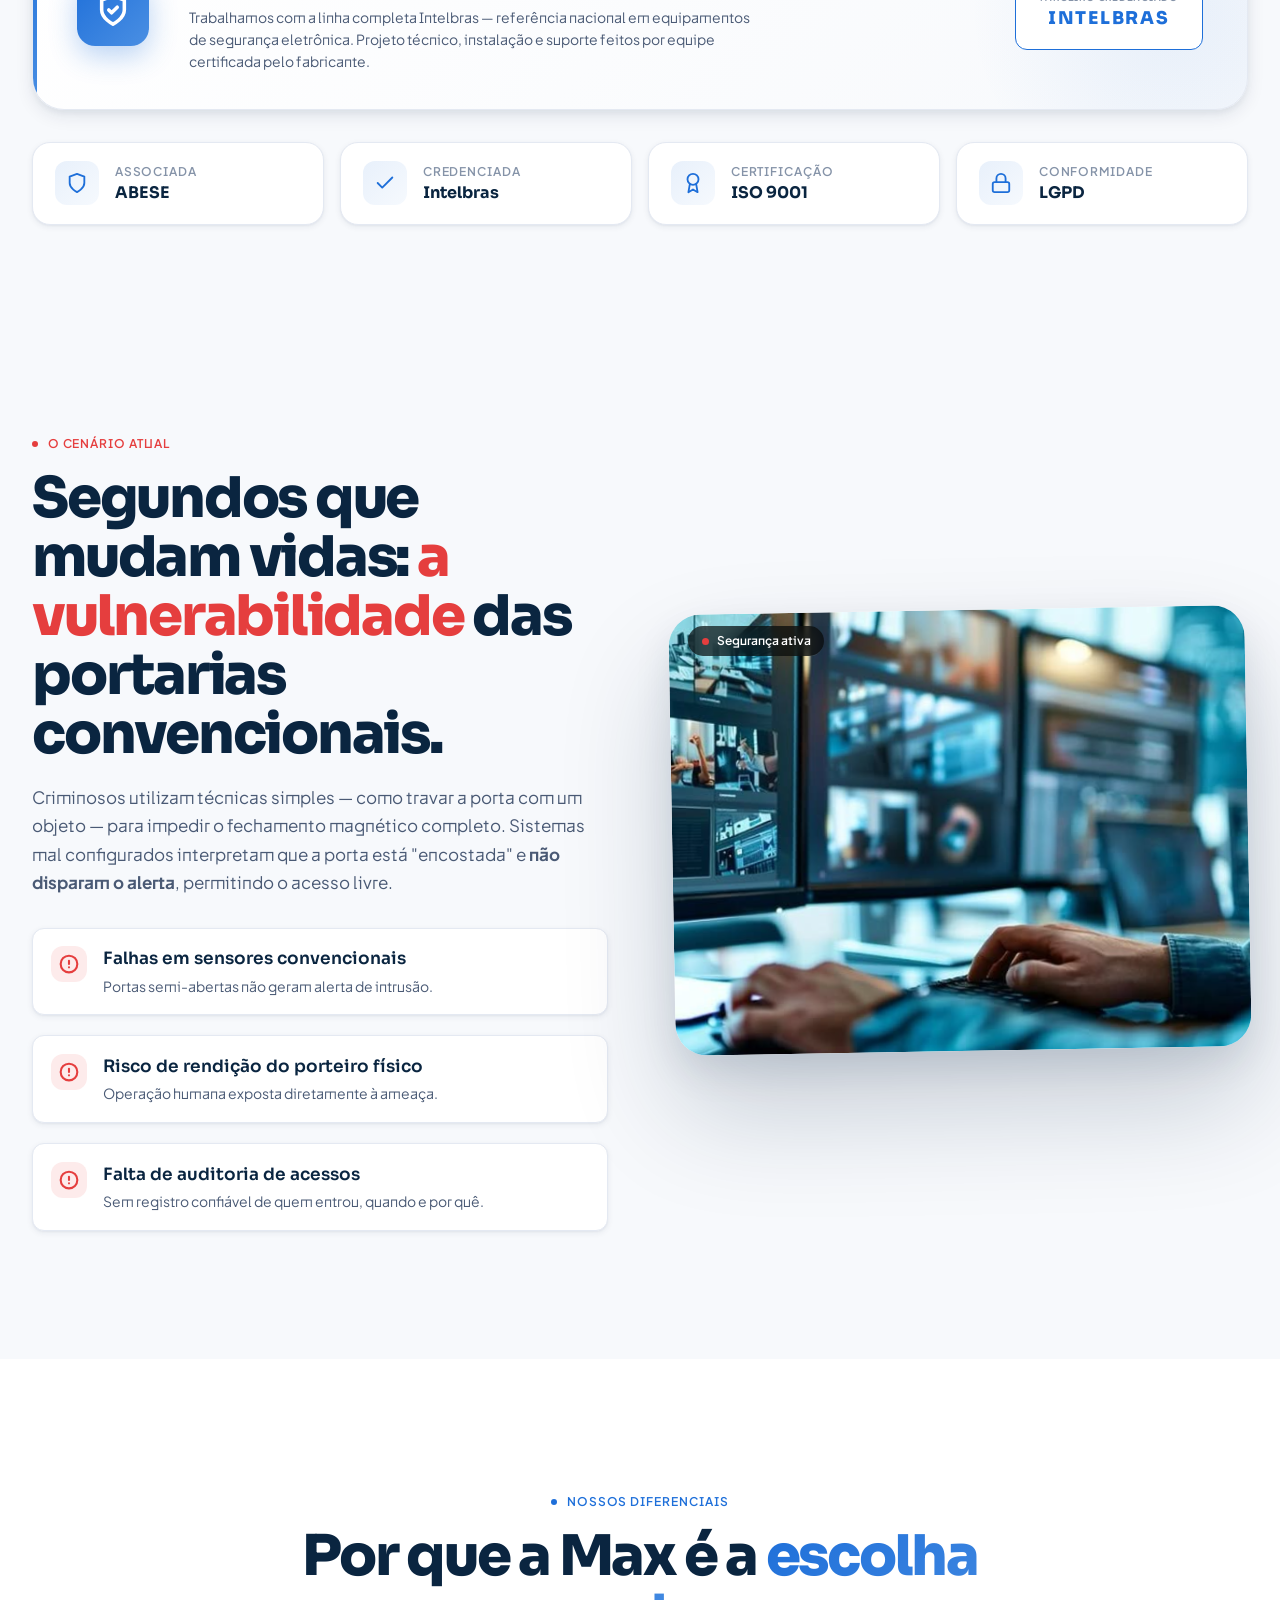
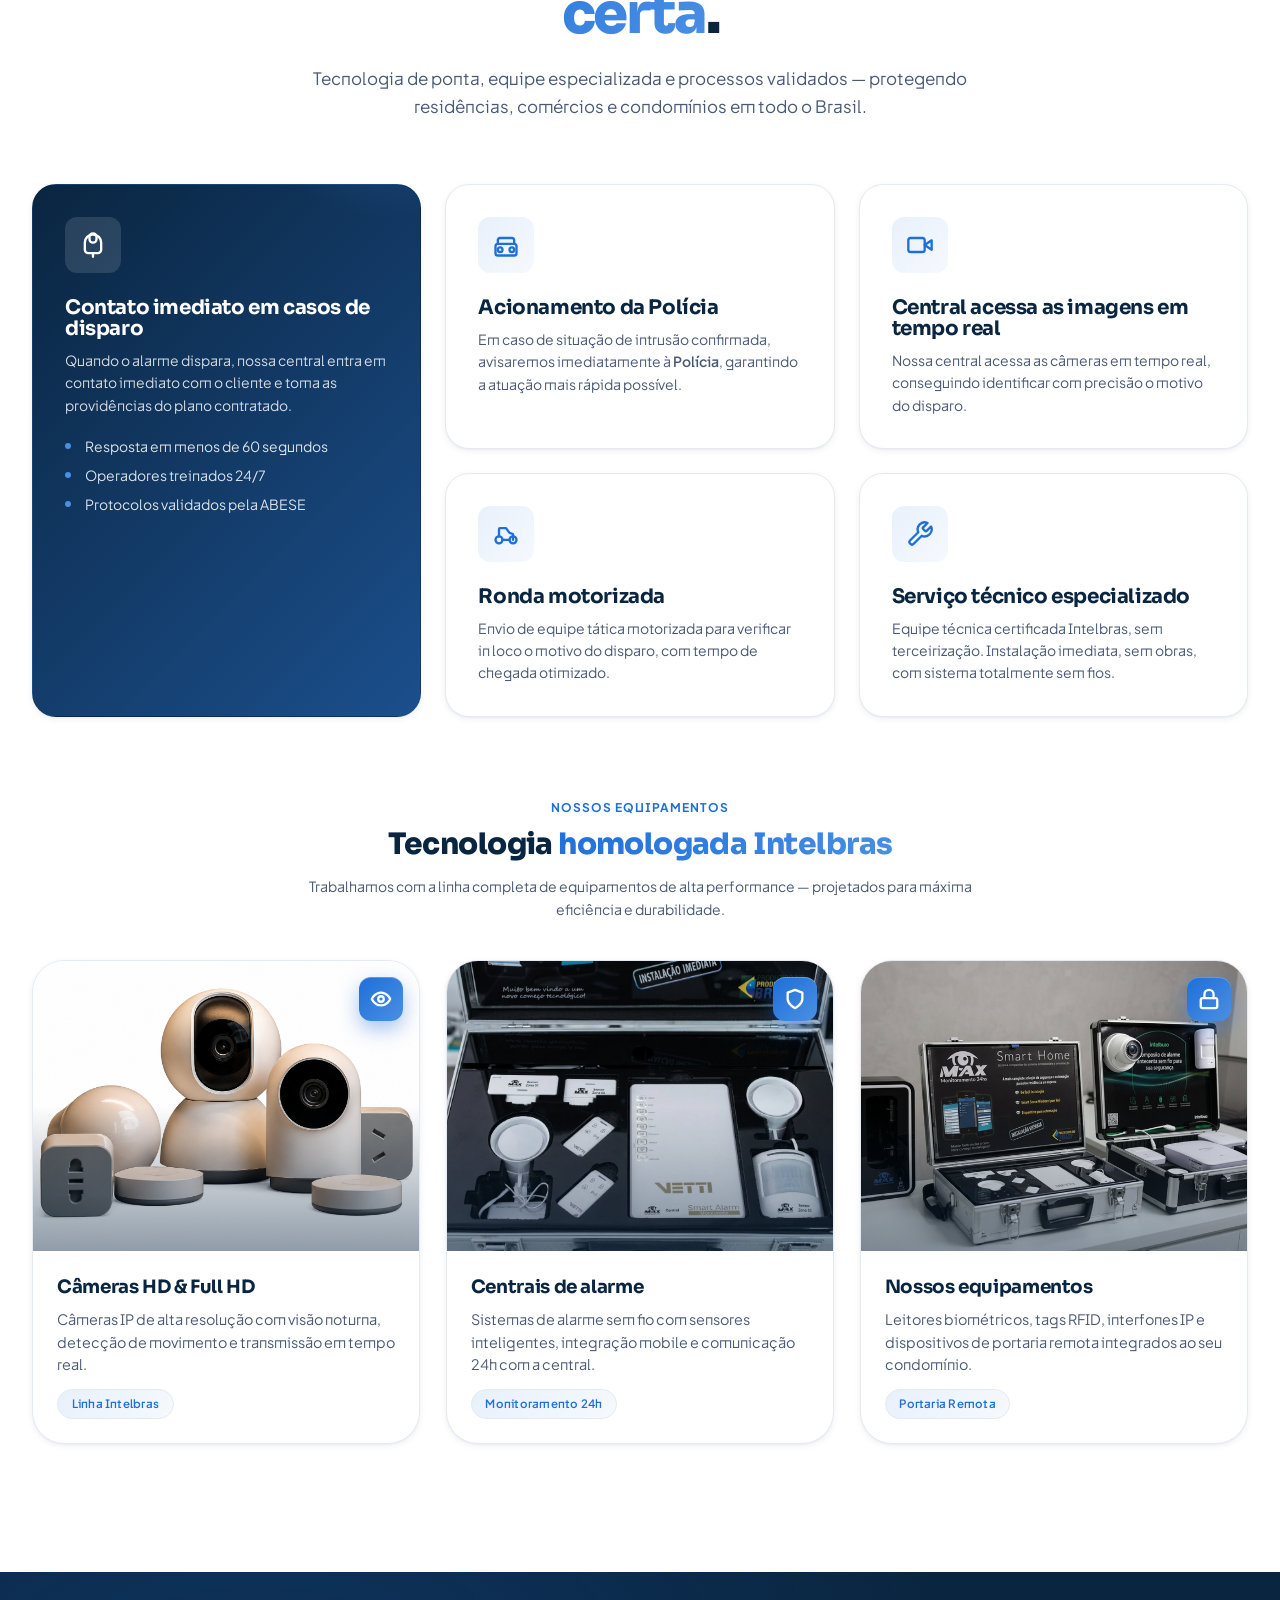
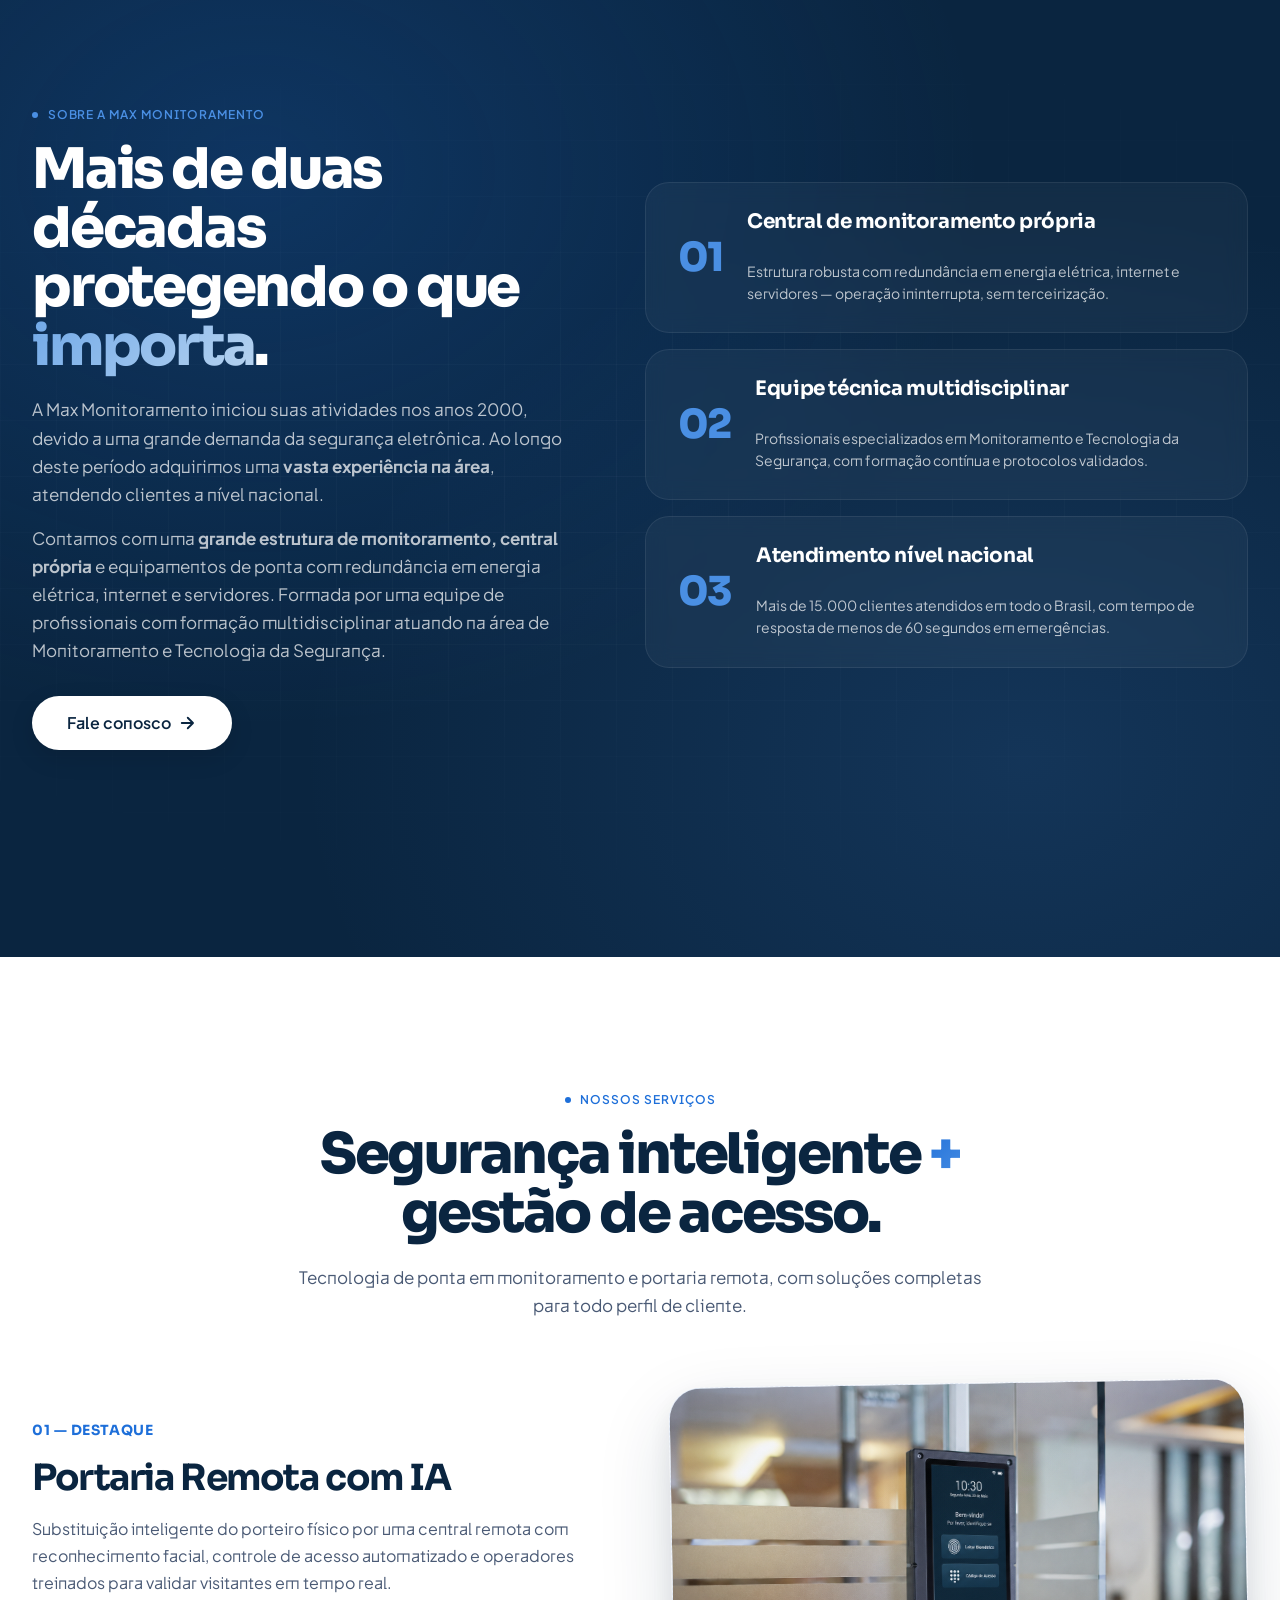
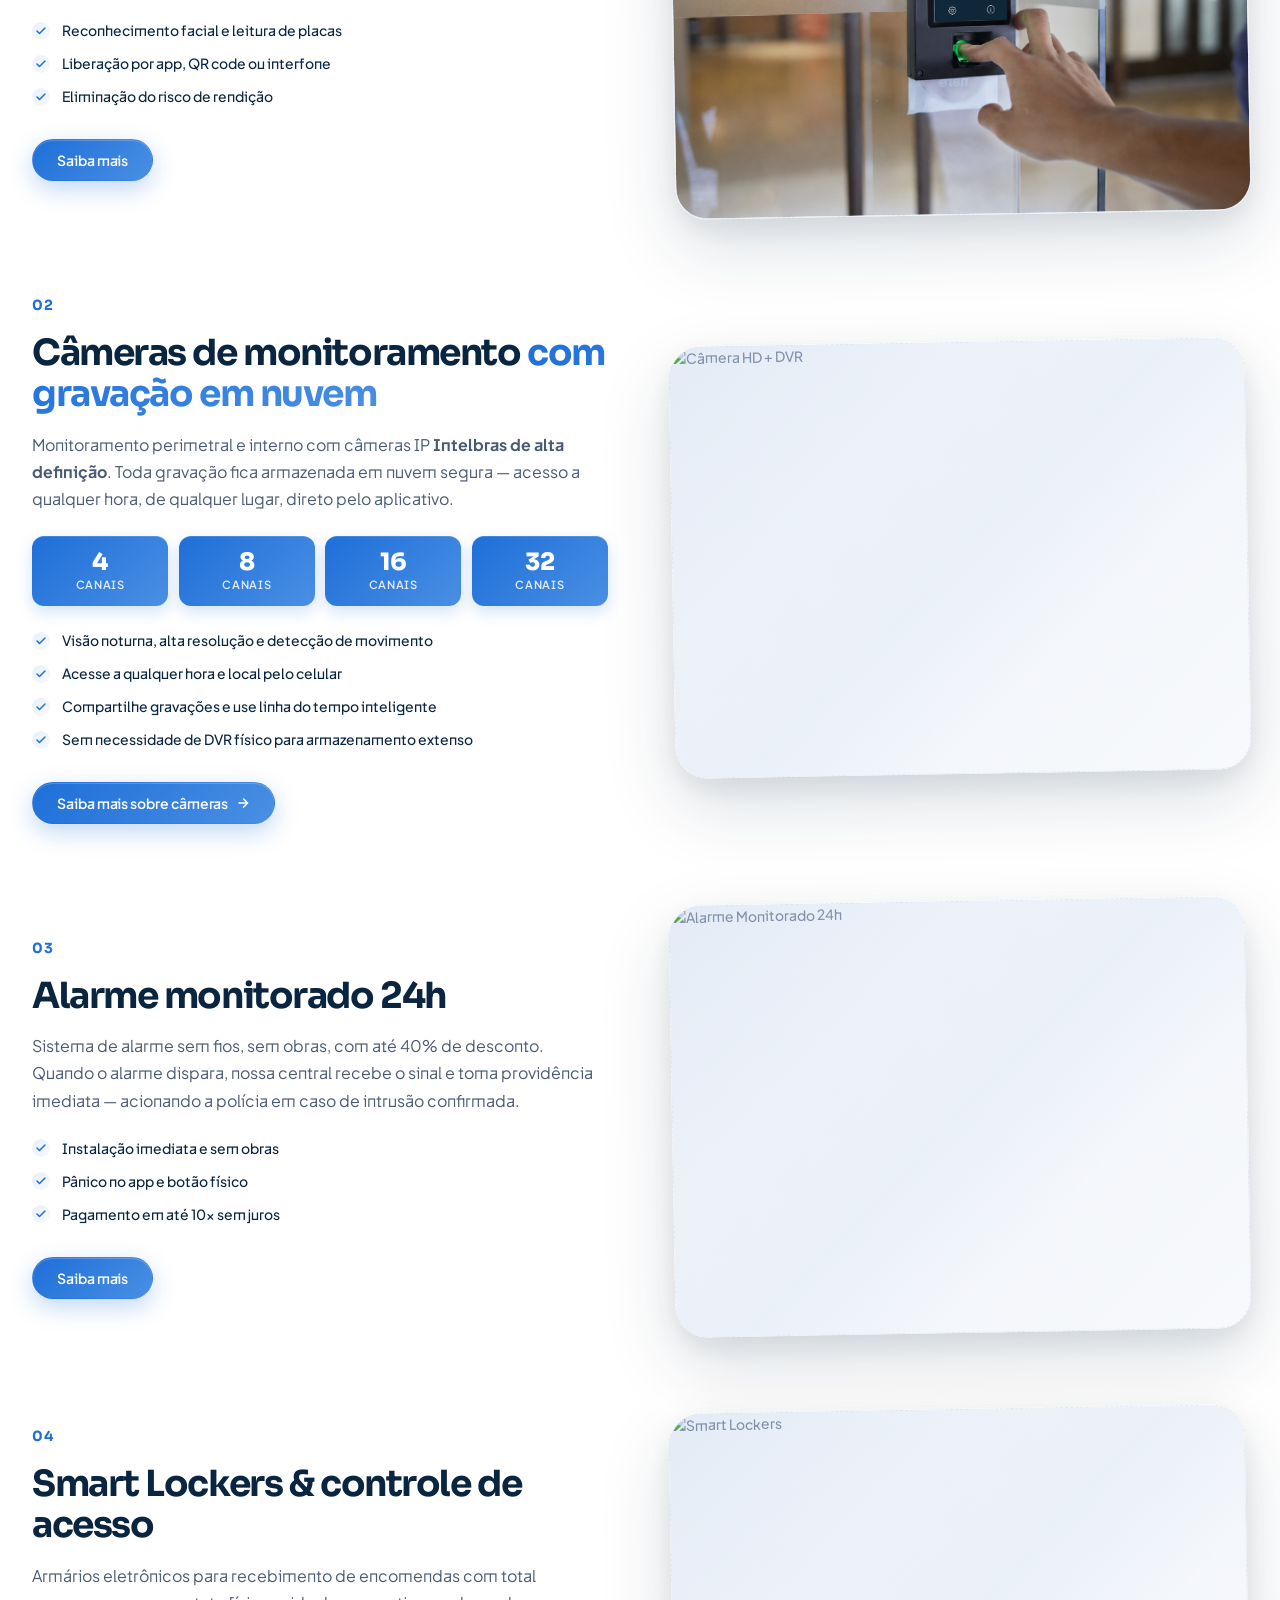
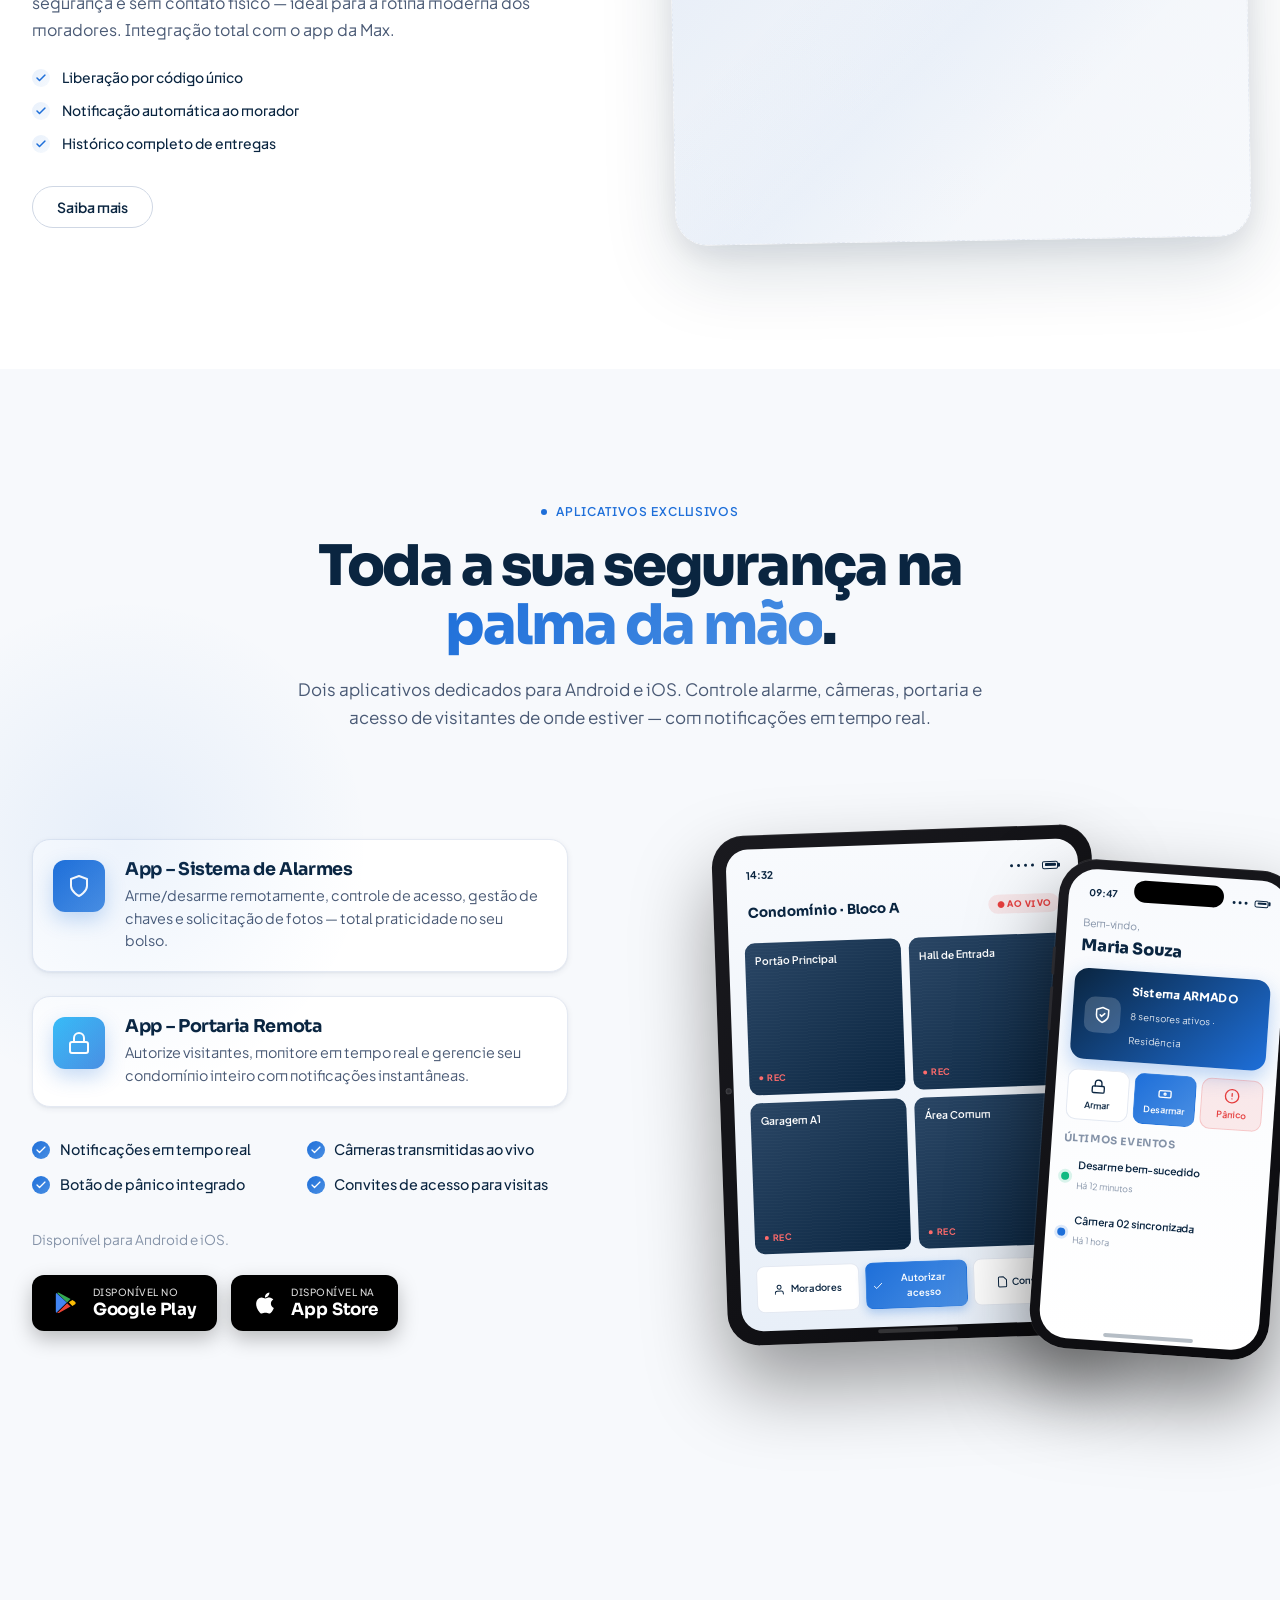
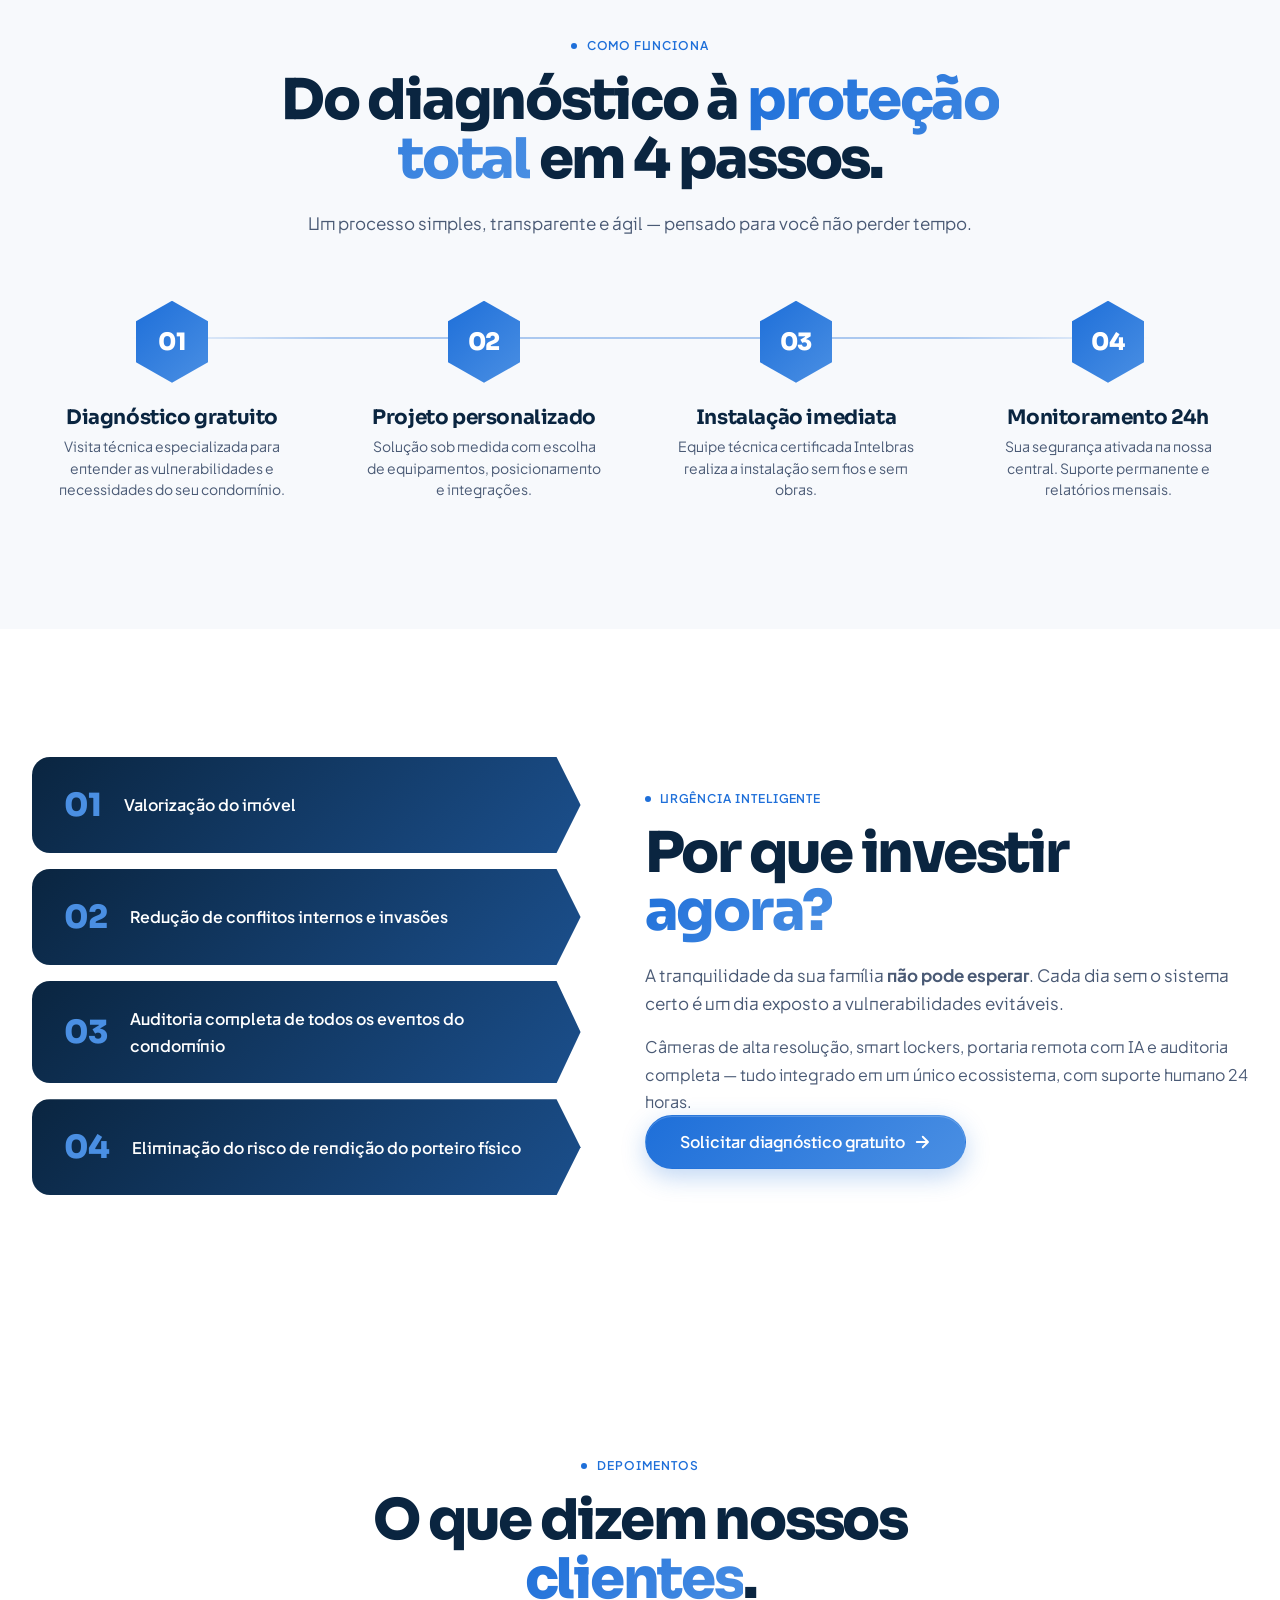
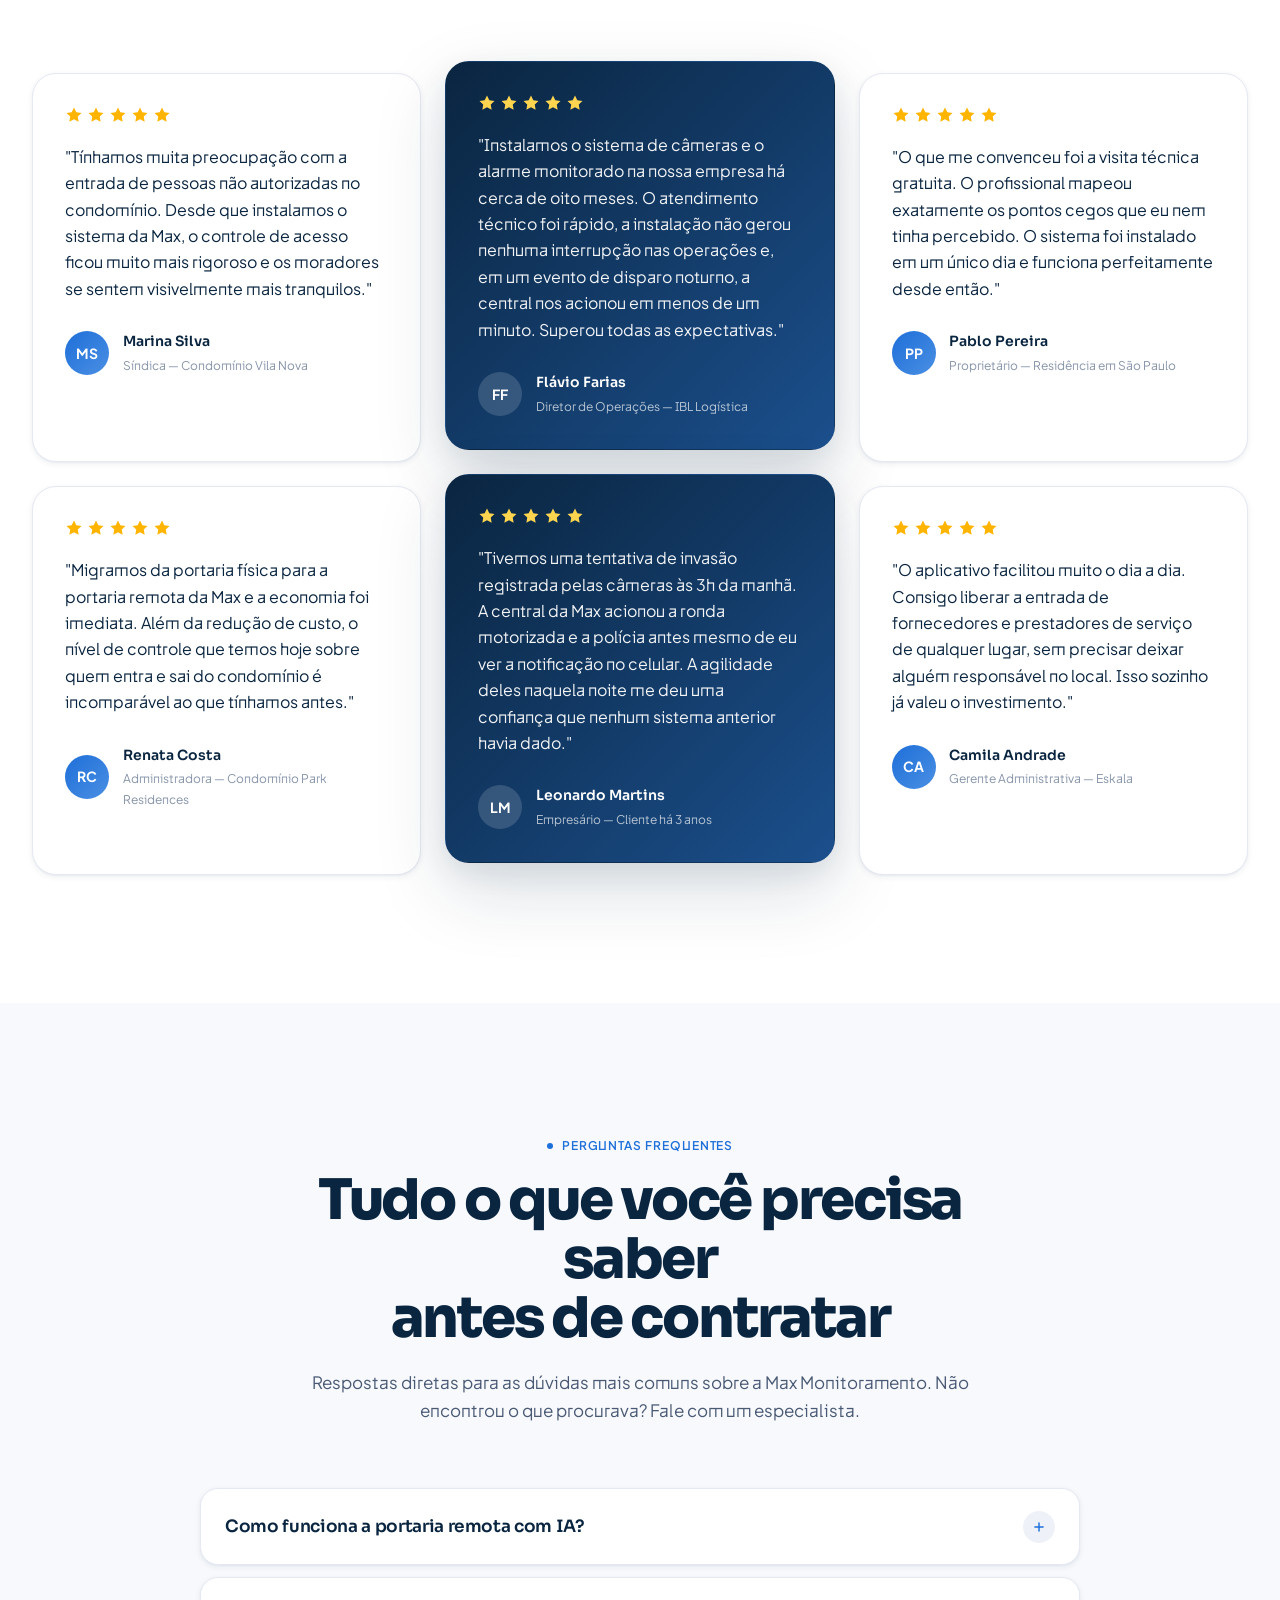
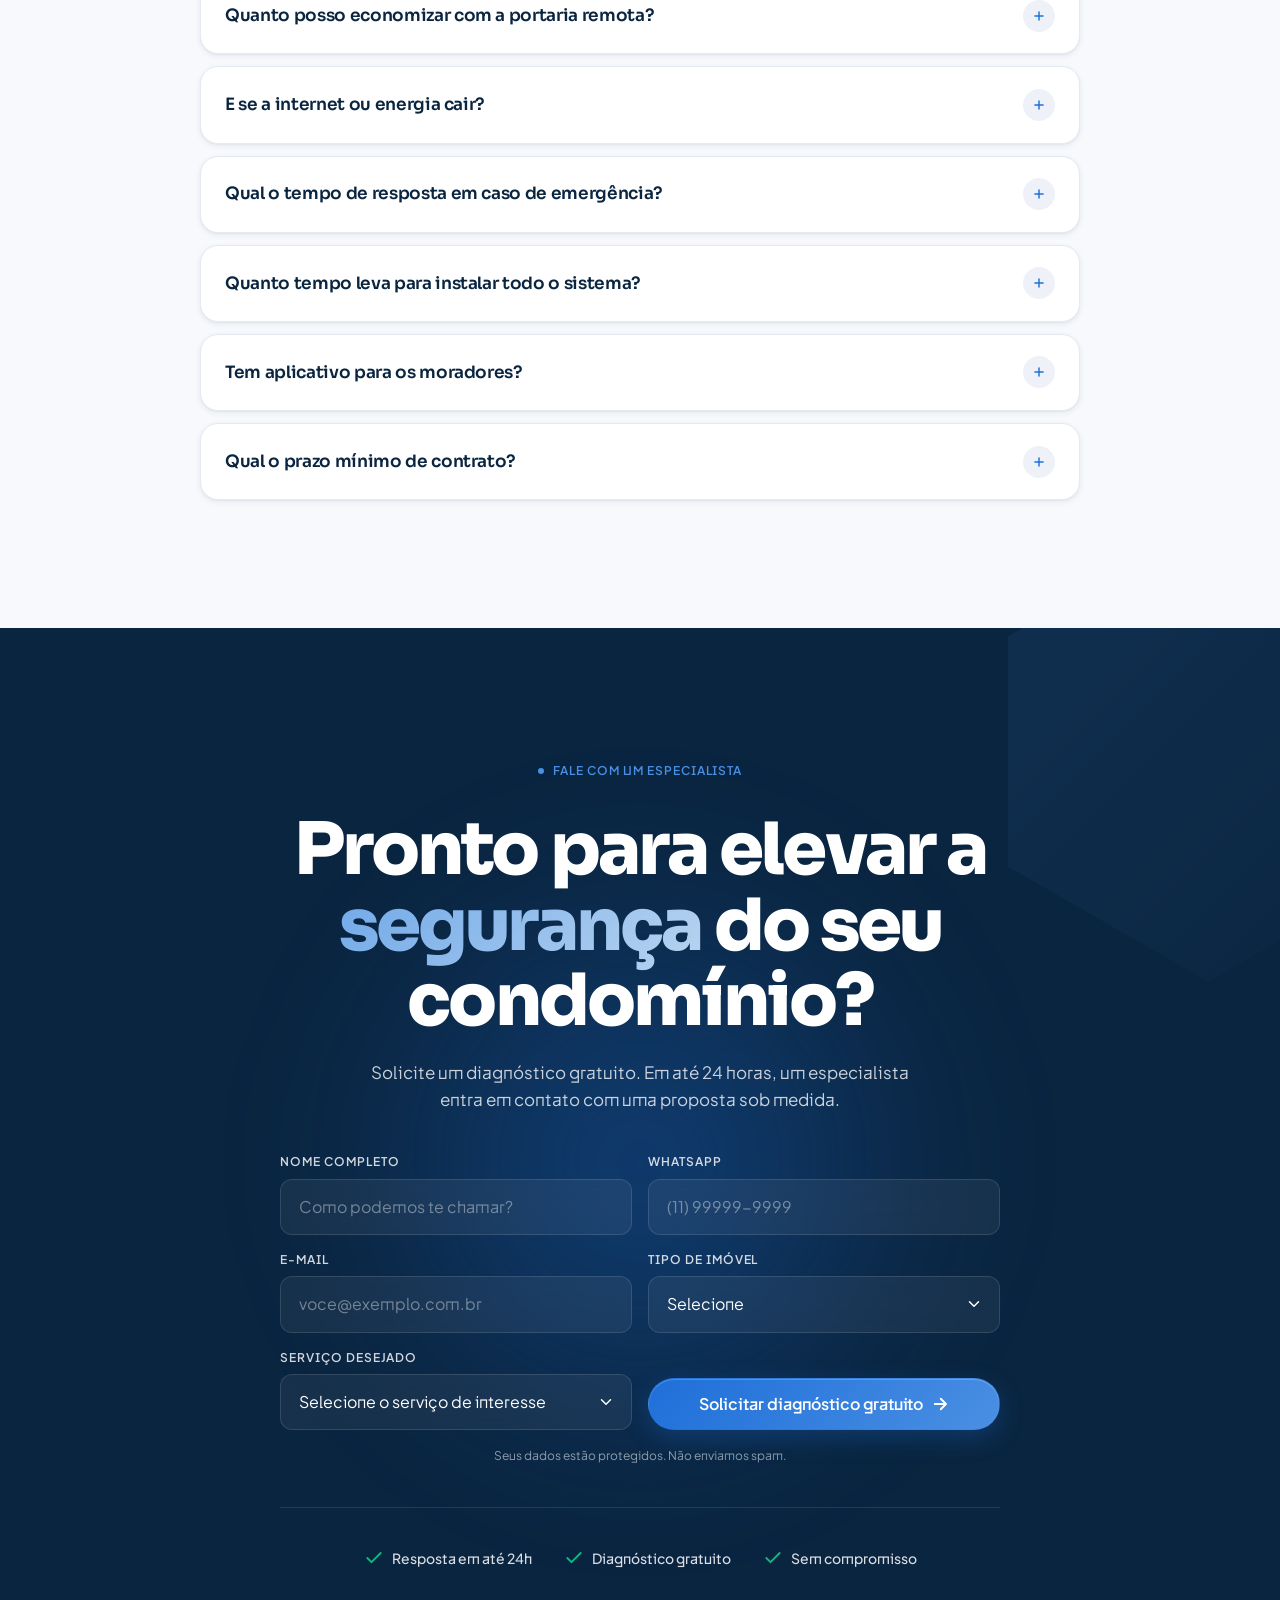
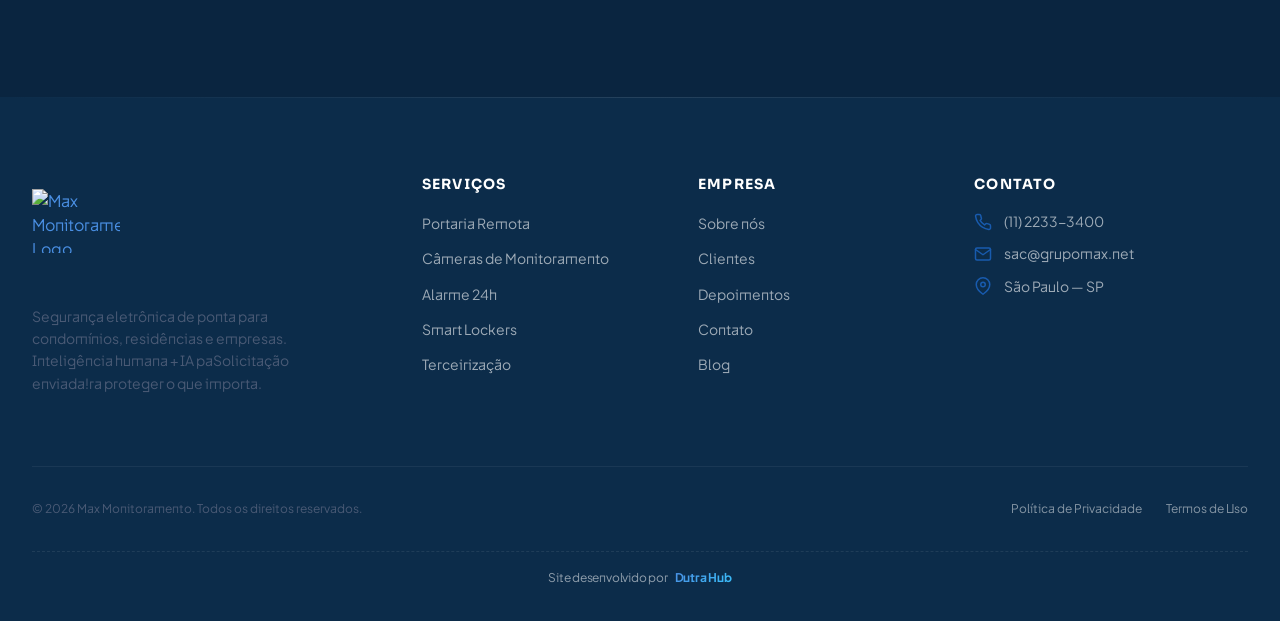
==== commit 99bdaa20: "Ajustes de nomes das imagens" ====
--- a/index.html
+++ b/index.html
@@ -332,78 +332,78 @@
             <div class="clients__track">
               <!-- Set 1 (visível) -->
               <div class="client-logo">
-                <img src="images/Allianz.png" alt="Allianz" loading="lazy" />
+                <img src="images/allianz.png" alt="Allianz" loading="lazy" />
               </div>
               <div class="client-logo">
                 <img
-                  src="images/SulAmerica.png"
+                  src="images/sulamerica.png"
                   alt="SulAmérica"
                   loading="lazy"
                 />
               </div>
               <div class="client-logo">
-                <img src="images/Eskala.png" alt="Eskala" loading="lazy" />
+                <img src="images/eskala.png" alt="Eskala" loading="lazy" />
               </div>
               <div class="client-logo">
-                <img src="images/CADPLAST.png" alt="CADPLAST" loading="lazy" />
+                <img src="images/cadplast.png" alt="CADPLAST" loading="lazy" />
               </div>
               <div class="client-logo">
                 <img
-                  src="images/Colegio.png"
+                  src="images/colegio.png"
                   alt="Colégio Oriana SOOR"
                   loading="lazy"
                 />
               </div>
               <div class="client-logo">
-                <img src="images/Barbara.png" alt="Barbara" loading="lazy" />
+                <img src="images/barbara.png" alt="Barbara" loading="lazy" />
               </div>
               <div class="client-logo">
-                <img src="images/IBL.png" alt="IBL Logística" loading="lazy" />
+                <img src="images/ibl.png" alt="IBL Logística" loading="lazy" />
               </div>
               <div class="client-logo">
                 <img
-                  src="images/Jardim.png"
+                  src="images/jardim.png"
                   alt="Jardim Elétrico"
                   loading="lazy"
                 />
               </div>
               <div class="client-logo">
-                <img src="images/FlyFilms.png" alt="Fly Films" loading="lazy" />
+                <img src="images/flyfilms.png" alt="Fly Films" loading="lazy" />
               </div>
               <div class="client-logo">
-                <img src="images/Adecol.png" alt="Adecol" loading="lazy" />
+                <img src="images/adecol.png" alt="Adecol" loading="lazy" />
               </div>
 
               <!-- Set 2 (cópia para loop perfeito — aria-hidden para acessibilidade) -->
               <div class="client-logo" aria-hidden="true">
-                <img src="images/Allianz.png" alt="" loading="lazy" />
+                <img src="images/allianz.png" alt="" loading="lazy" />
               </div>
               <div class="client-logo" aria-hidden="true">
-                <img src="images/SulAmerica.png" alt="" loading="lazy" />
+                <img src="images/sulamerica.png" alt="" loading="lazy" />
               </div>
               <div class="client-logo" aria-hidden="true">
-                <img src="images/Eskala.png" alt="" loading="lazy" />
+                <img src="images/eskala.png" alt="" loading="lazy" />
               </div>
               <div class="client-logo" aria-hidden="true">
-                <img src="images/CADPLAST.png" alt="" loading="lazy" />
+                <img src="images/cadplast.png" alt="" loading="lazy" />
               </div>
               <div class="client-logo" aria-hidden="true">
-                <img src="images/Colegio.png" alt="" loading="lazy" />
+                <img src="images/colegio.png" alt="" loading="lazy" />
               </div>
               <div class="client-logo" aria-hidden="true">
-                <img src="images/Barbara.png" alt="" loading="lazy" />
+                <img src="images/barbara.png" alt="" loading="lazy" />
               </div>
               <div class="client-logo" aria-hidden="true">
-                <img src="images/IBL.png" alt="" loading="lazy" />
+                <img src="images/ibl.png" alt="" loading="lazy" />
               </div>
               <div class="client-logo" aria-hidden="true">
-                <img src="images/Jardim.png" alt="" loading="lazy" />
+                <img src="images/jardim.png" alt="" loading="lazy" />
               </div>
               <div class="client-logo" aria-hidden="true">
-                <img src="images/FlyFilms.png" alt="" loading="lazy" />
+                <img src="images/flyFilms.png" alt="" loading="lazy" />
               </div>
               <div class="client-logo" aria-hidden="true">
-                <img src="images/Adecol.png" alt="" loading="lazy" />
+                <img src="images/adecol.png" alt="" loading="lazy" />
               </div>
             </div>
           </div>
@@ -614,7 +614,7 @@
             <div class="problem__media">
               <div class="problem__media-frame">
                 <img
-                  src="images/Captura de tela 2026-05-12 222143.png"
+                  src="images/segurança.png"
                   alt="Cenário real de segurança"
                   loading="lazy"
                 />
@@ -798,7 +798,7 @@
               <article class="equipment-card">
                 <div class="equipment-card__media">
                   <img
-                    src="images/ChatGPT Image 13 de mai. de 2026, 13_28_07.png"
+                    src="images/equipamento1.png"
                     alt="Câmera de monitoramento Intelbras"
                     loading="lazy"
                   />
@@ -831,7 +831,7 @@
               <article class="equipment-card">
                 <div class="equipment-card__media">
                   <img
-                    src="images/Captura de tela 2026-05-13 123256.png"
+                    src="images/equipamento3.png"
                     alt="Central de alarme monitorada"
                     loading="lazy"
                   />
@@ -861,7 +861,7 @@
               <article class="equipment-card">
                 <div class="equipment-card__media">
                   <img
-                    src="images/Gemini_Generated_Image_bppfdpbppfdpbppf.png"
+                    src="images/equipamento2.png"
                     alt="Controle de acesso e portaria remota"
                     loading="lazy"
                   />
@@ -1099,10 +1099,7 @@
               </div>
               <div class="service__visual">
                 <div class="placeholder placeholder--service">
-                  <img
-                    src="images/PortariaIA.png"
-                    alt="Portaria Remota com IA"
-                  />
+                  <img src="images/portaria.png" alt="Portaria Remota com IA" />
                 </div>
               </div>
             </article>
@@ -1224,7 +1221,7 @@
               </div>
               <div class="service__visual">
                 <div class="placeholder placeholder--service">
-                  <img src="images/Cameras.png" alt="Câmera HD + DVR" />
+                  <img src="images/cameras.png" alt="Câmera HD + DVR" />
                 </div>
               </div>
             </article>
@@ -1300,7 +1297,7 @@
               <div class="service__visual">
                 <div class="placeholder placeholder--service">
                   <img
-                    src="images/TabletMonitoramento.png"
+                    src="images/tabletmonitoramento.png"
                     alt="Alarme Monitorado 24h"
                   />
                 </div>
@@ -1378,7 +1375,7 @@
               </div>
               <div class="service__visual">
                 <div class="placeholder placeholder--service">
-                  <img src="images/Cameras2.png" alt="Smart Lockers" />
+                  <img src="images/cameras2.png" alt="Smart Lockers" />
                 </div>
               </div>
             </article>
@@ -2624,9 +2621,10 @@
                 <span class="logo__sub">Monitoramento</span>
               </div>
             </div>
-             <p class="footer__desc">
+            <p class="footer__desc">
               Segurança eletrônica de ponta para condomínios, residências e
-              empresas. Inteligência humana + IA paSolicitação enviada!ra proteger o que importa.
+              empresas. Inteligência humana + IA paSolicitação enviada!ra
+              proteger o que importa.
             </p>
             <!-- <div class="footer__social">
               <a href="#" aria-label="Instagram">
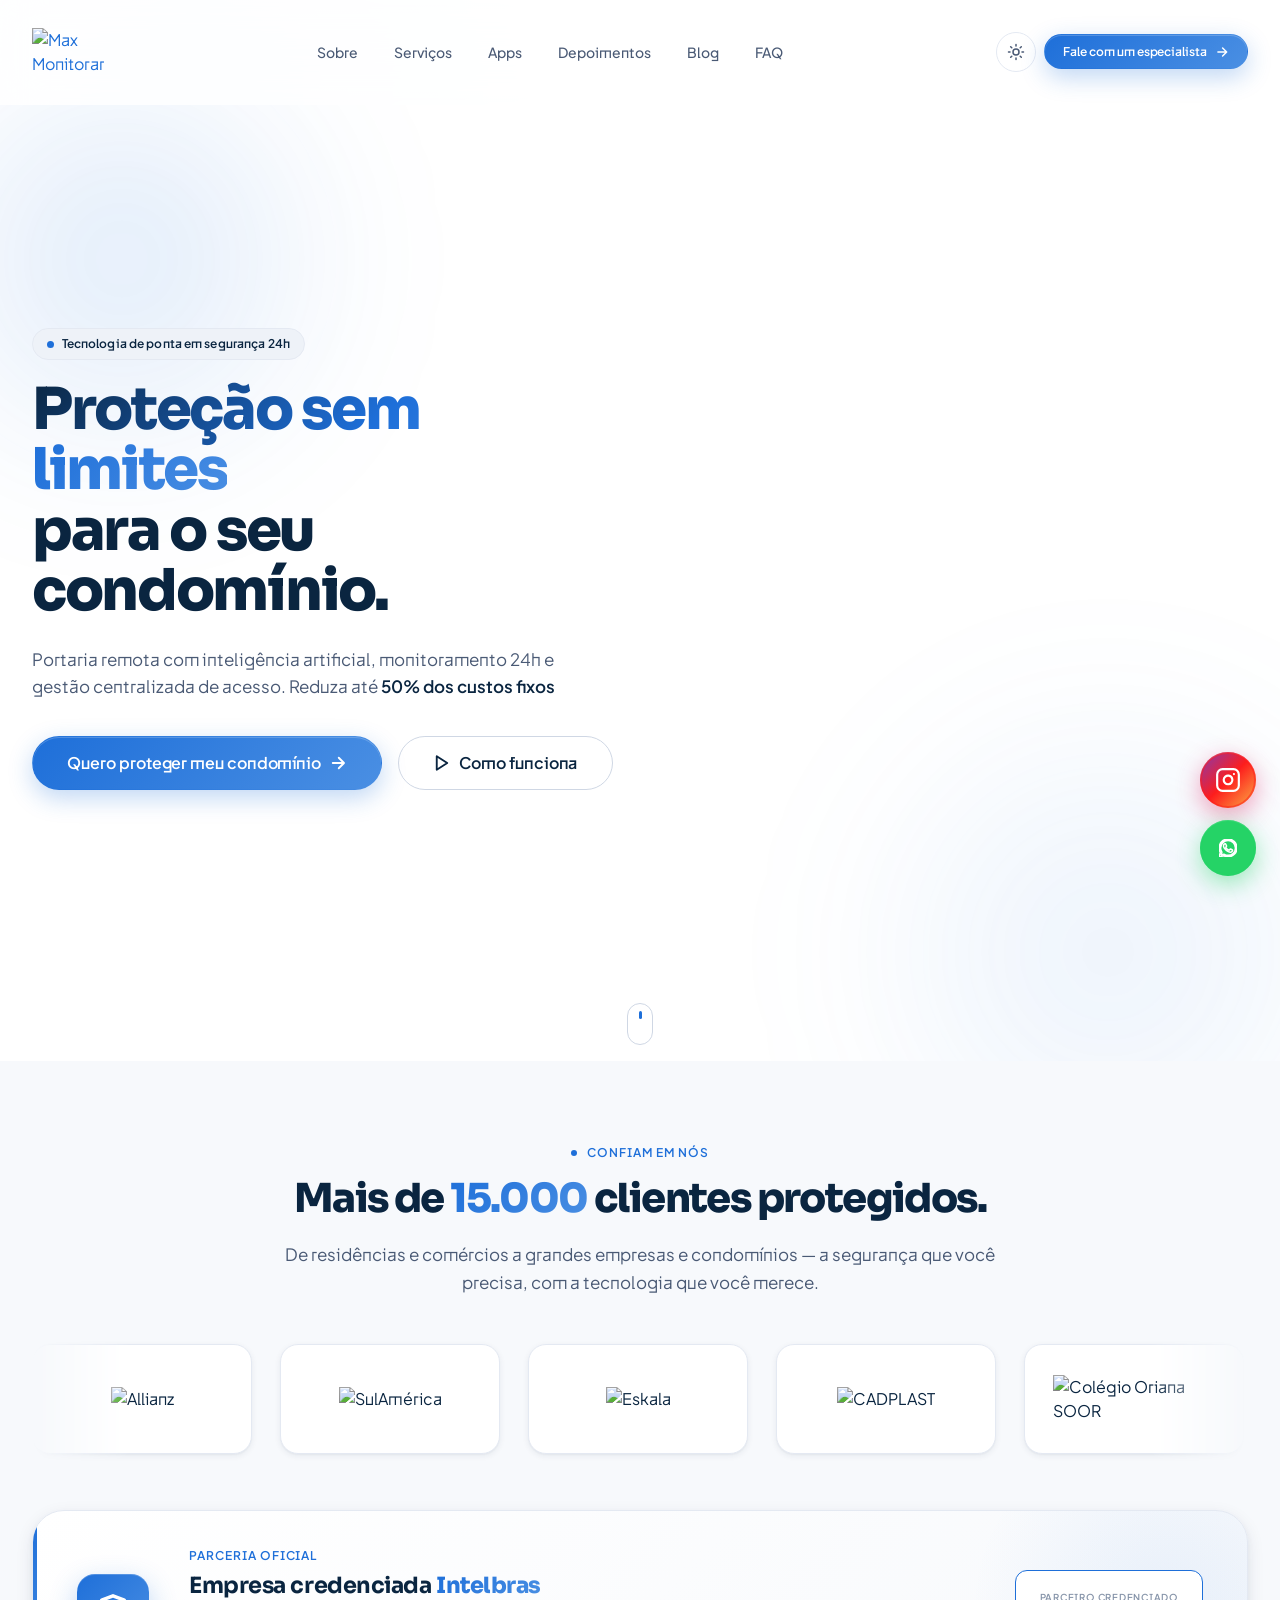
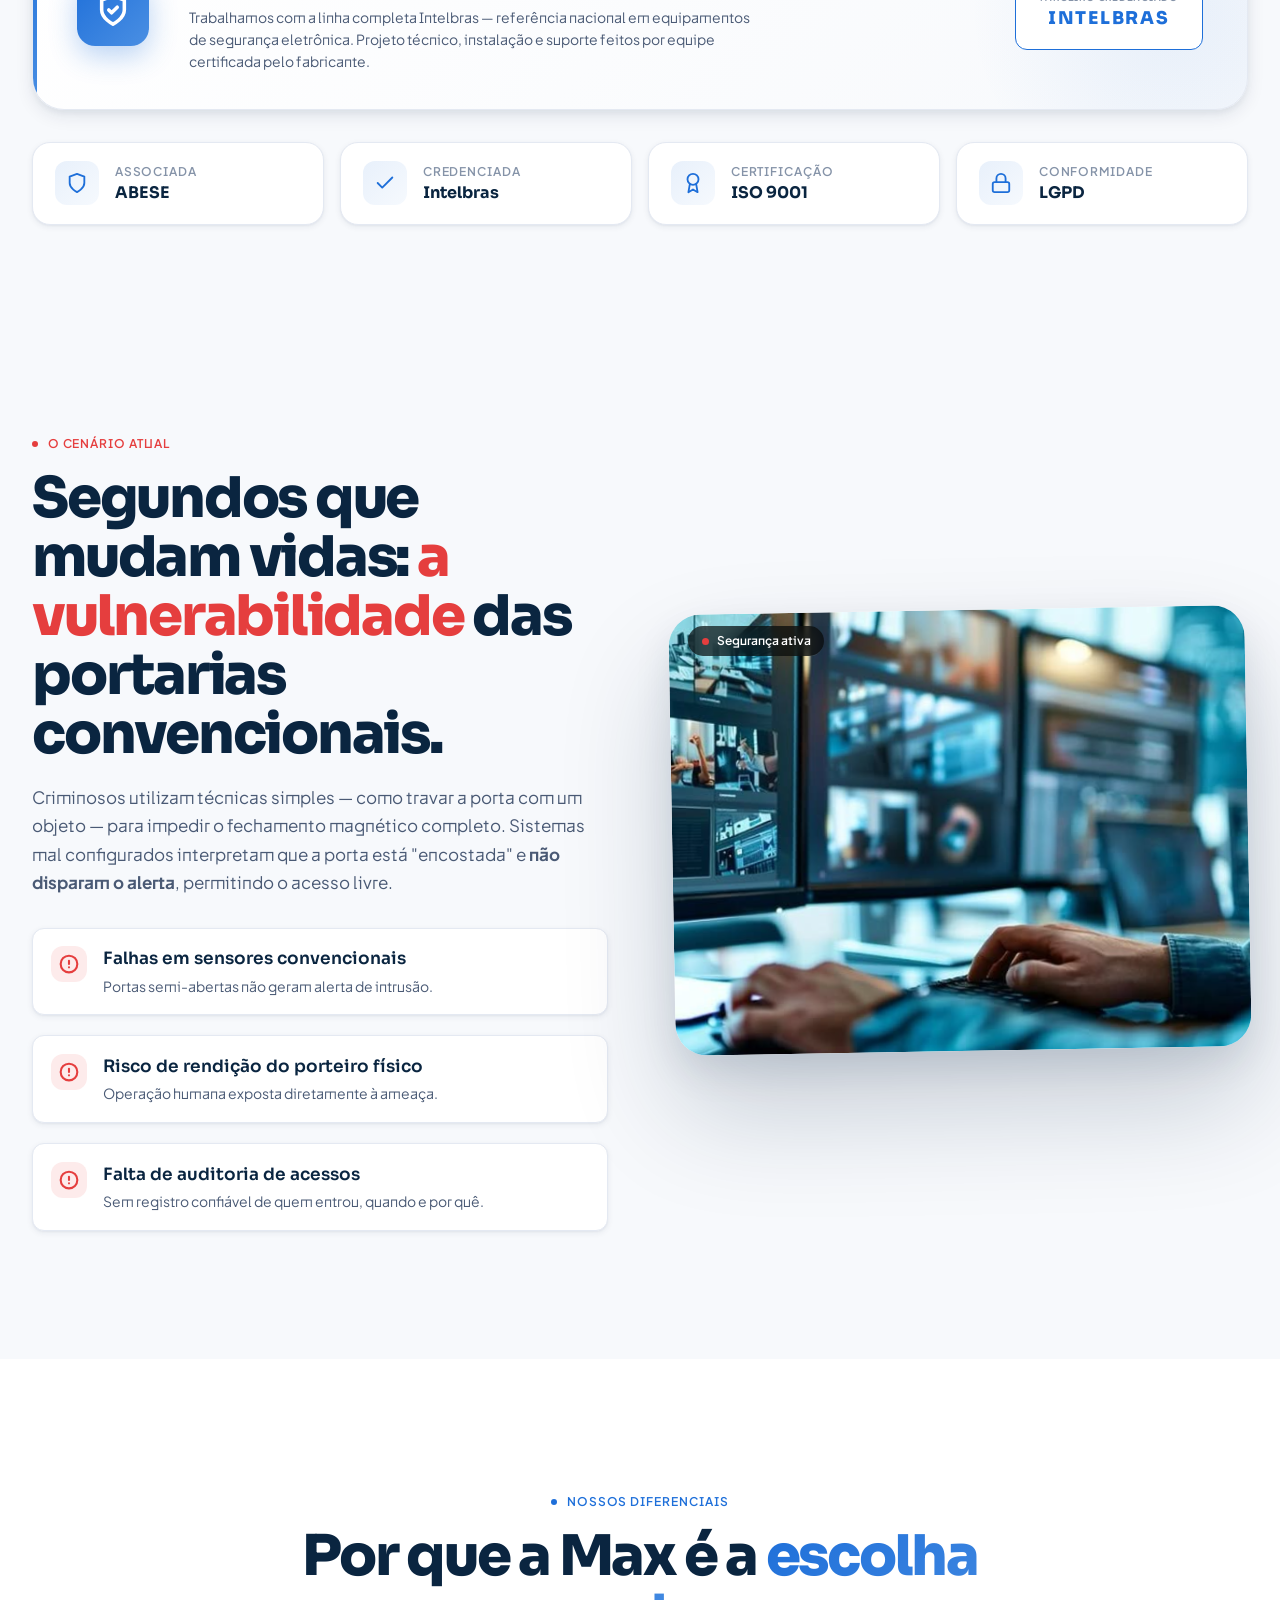
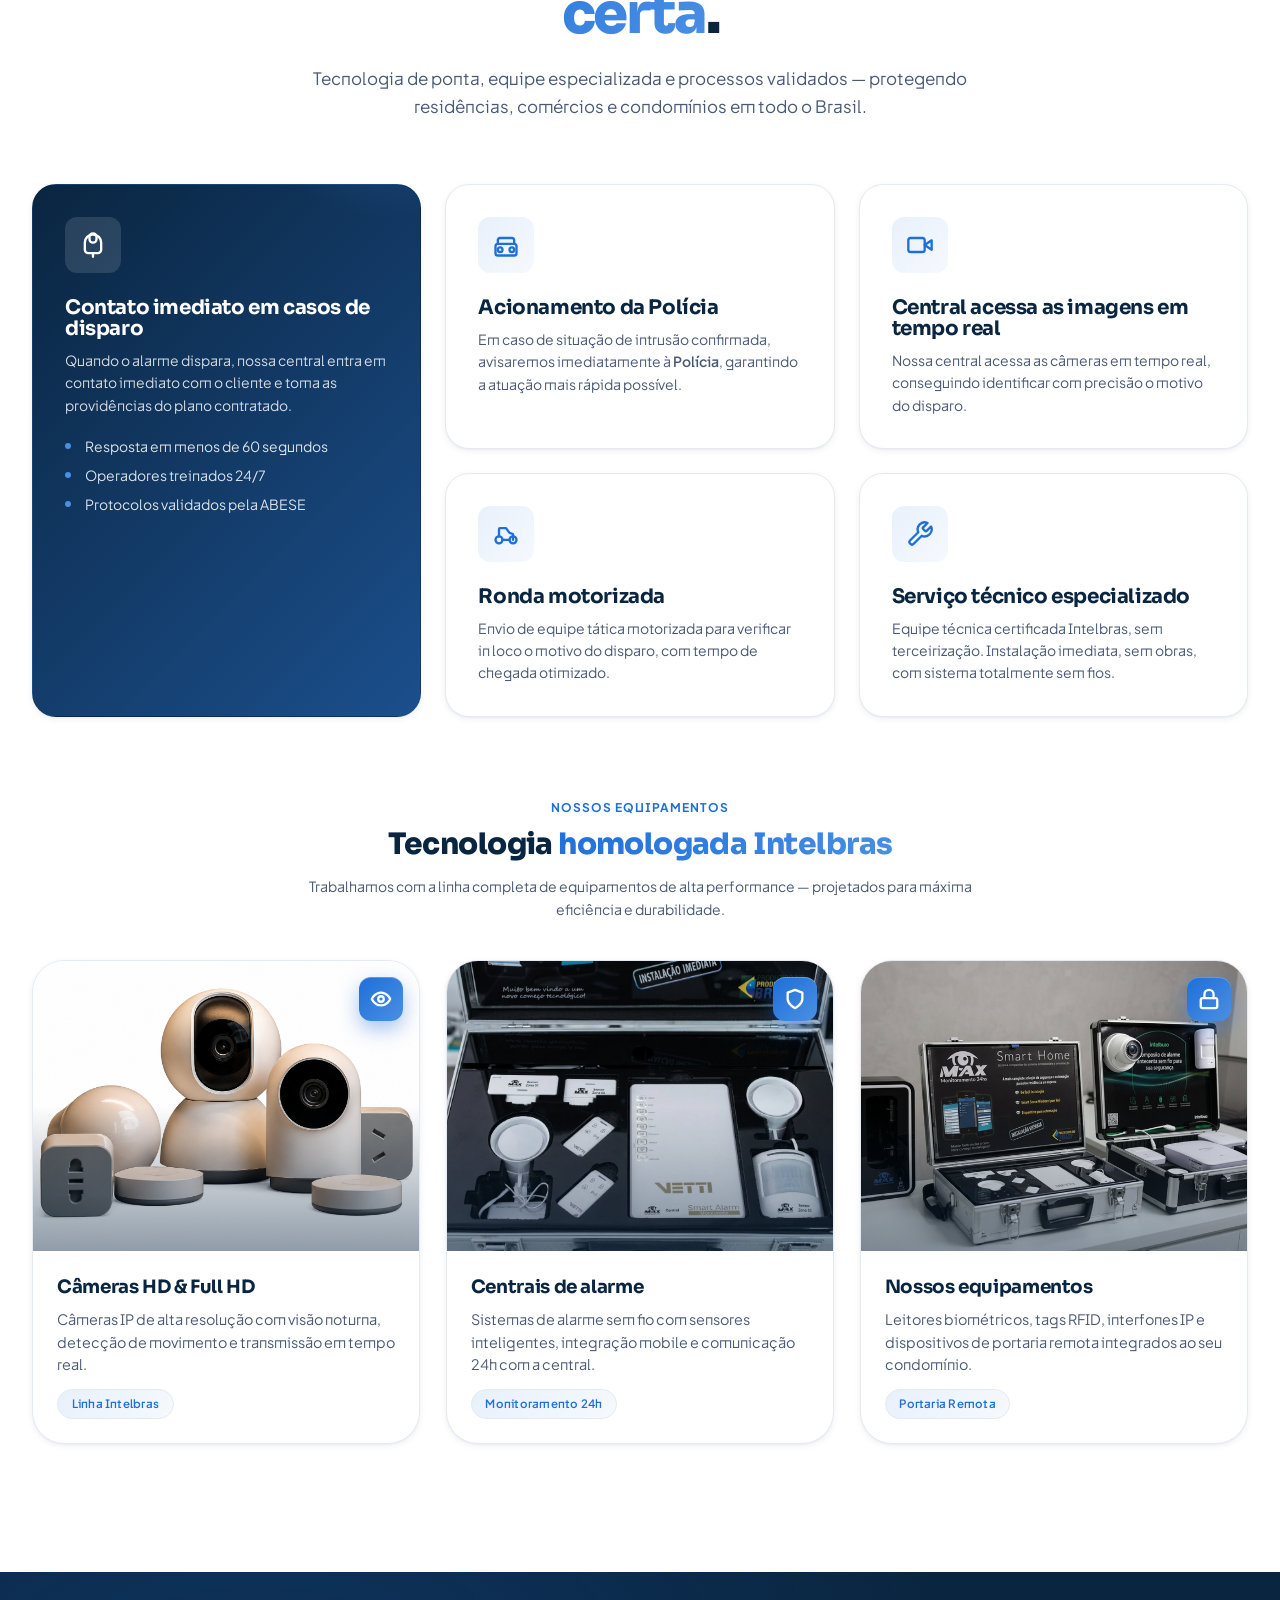
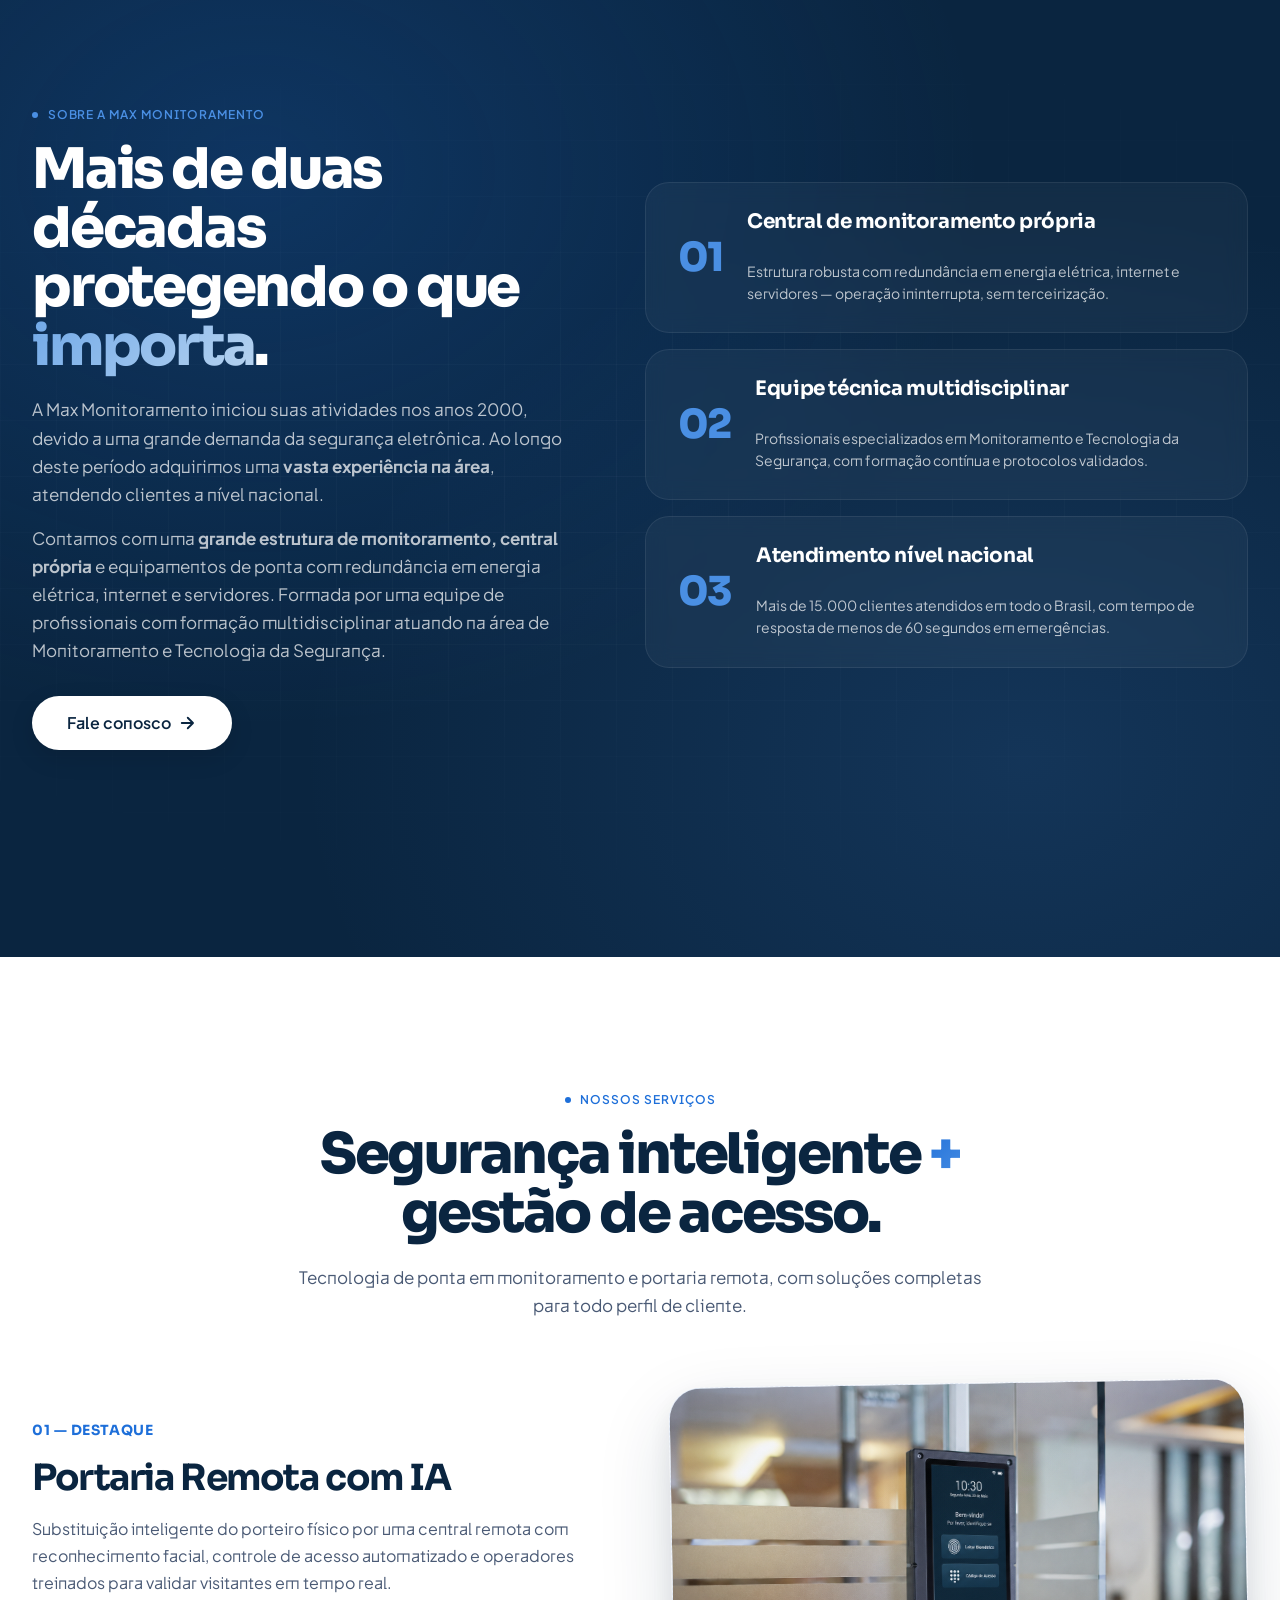
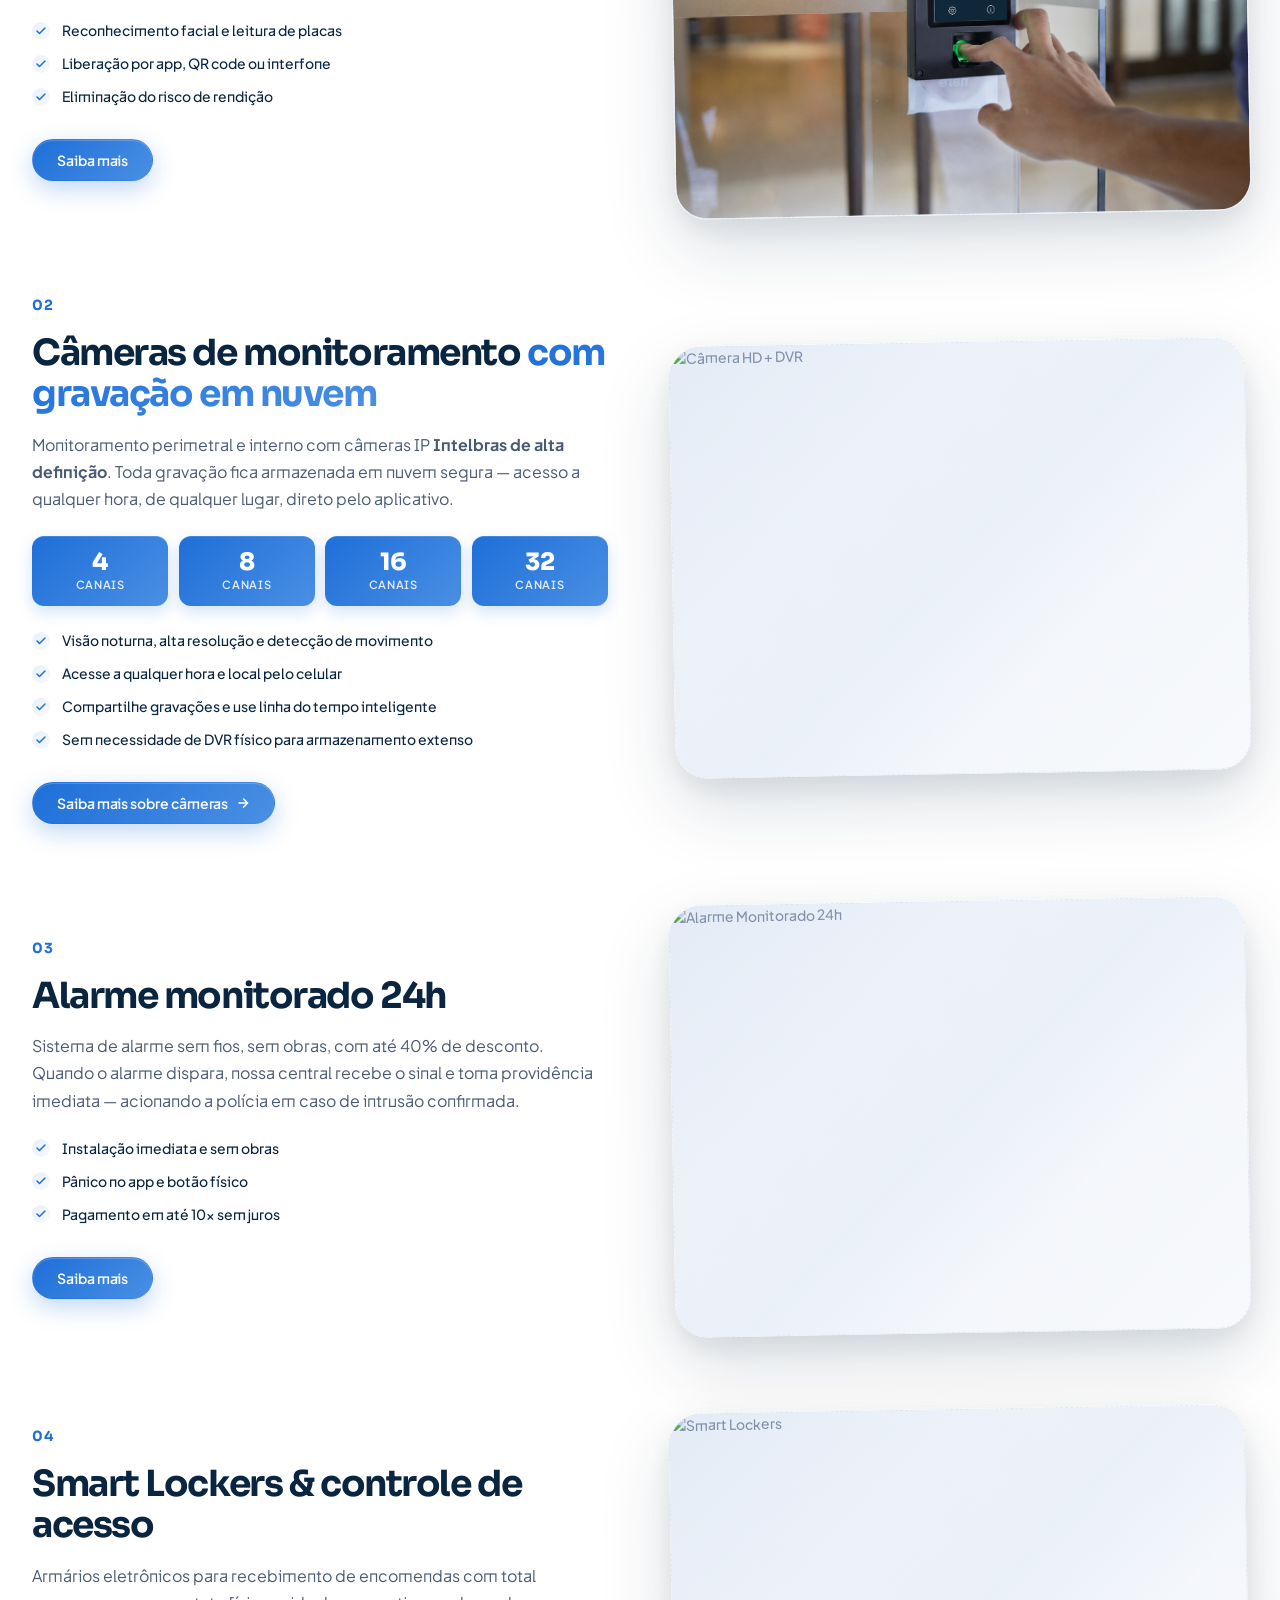
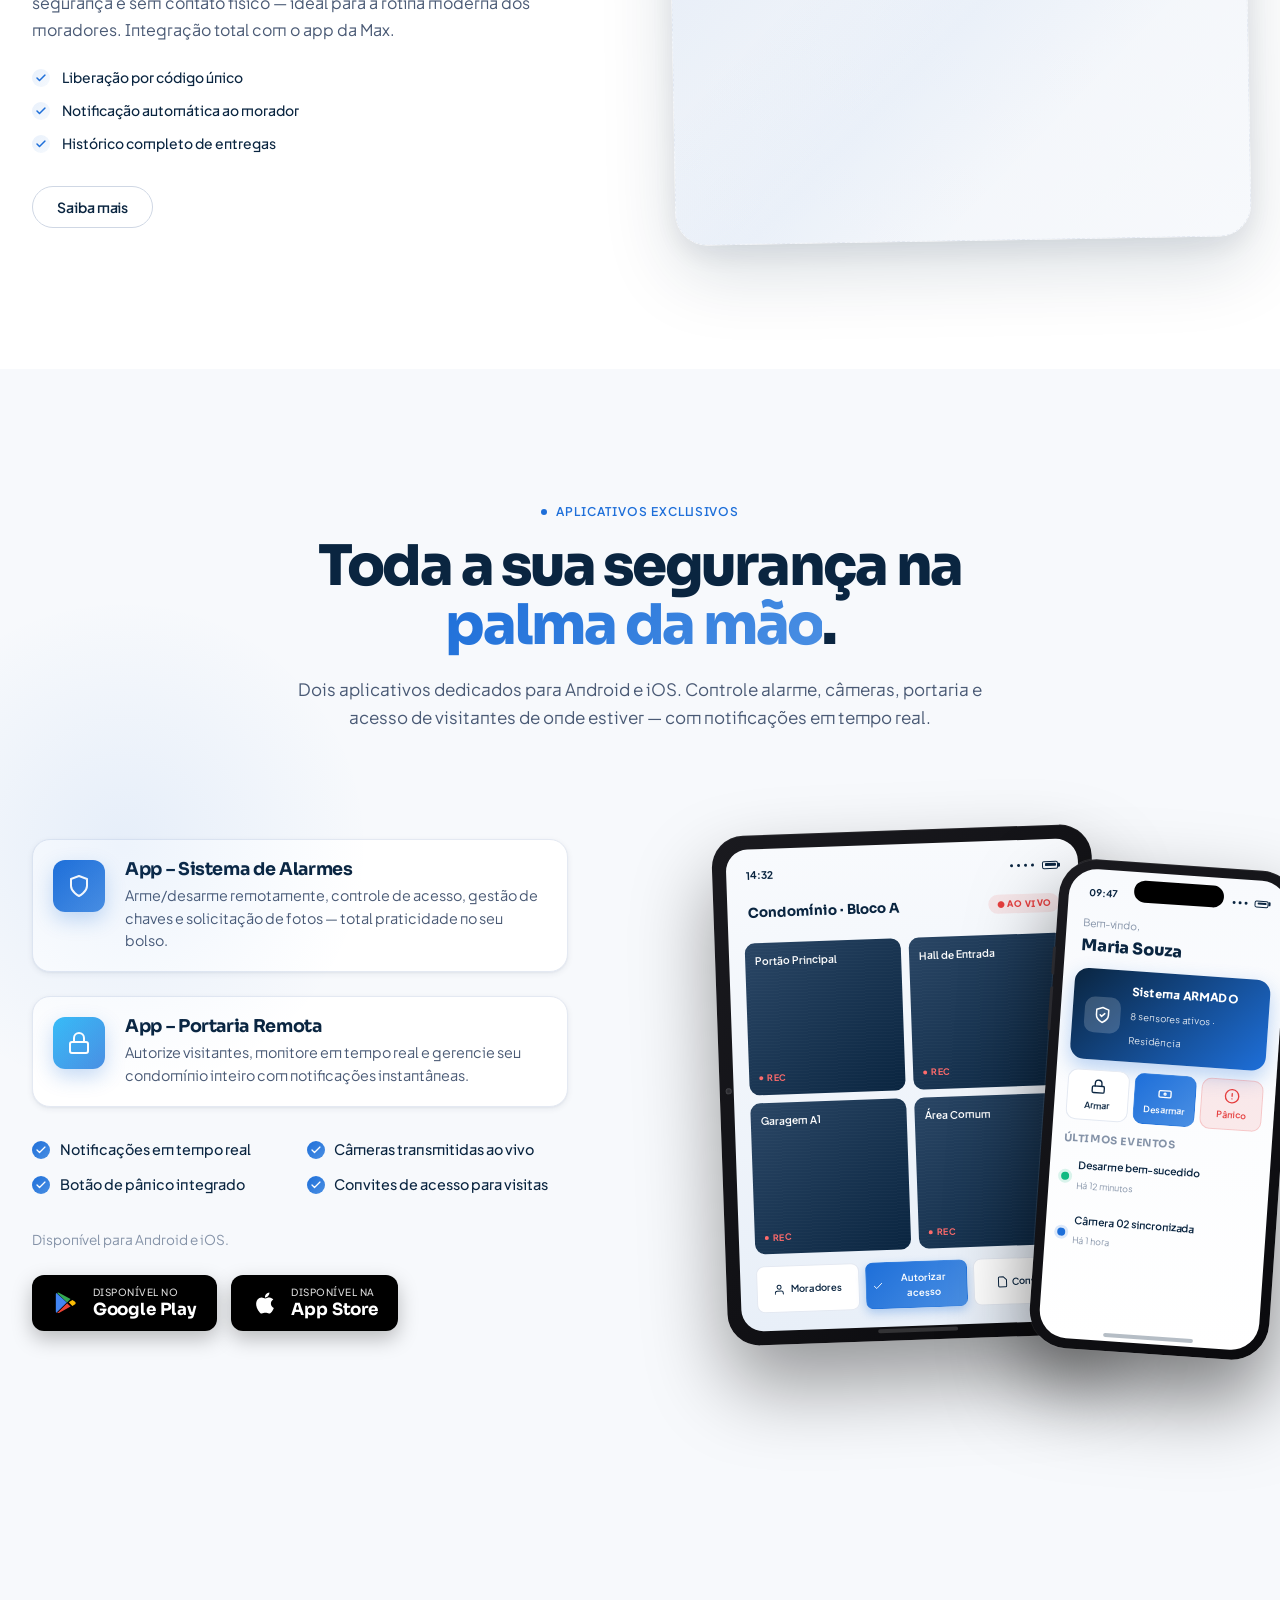
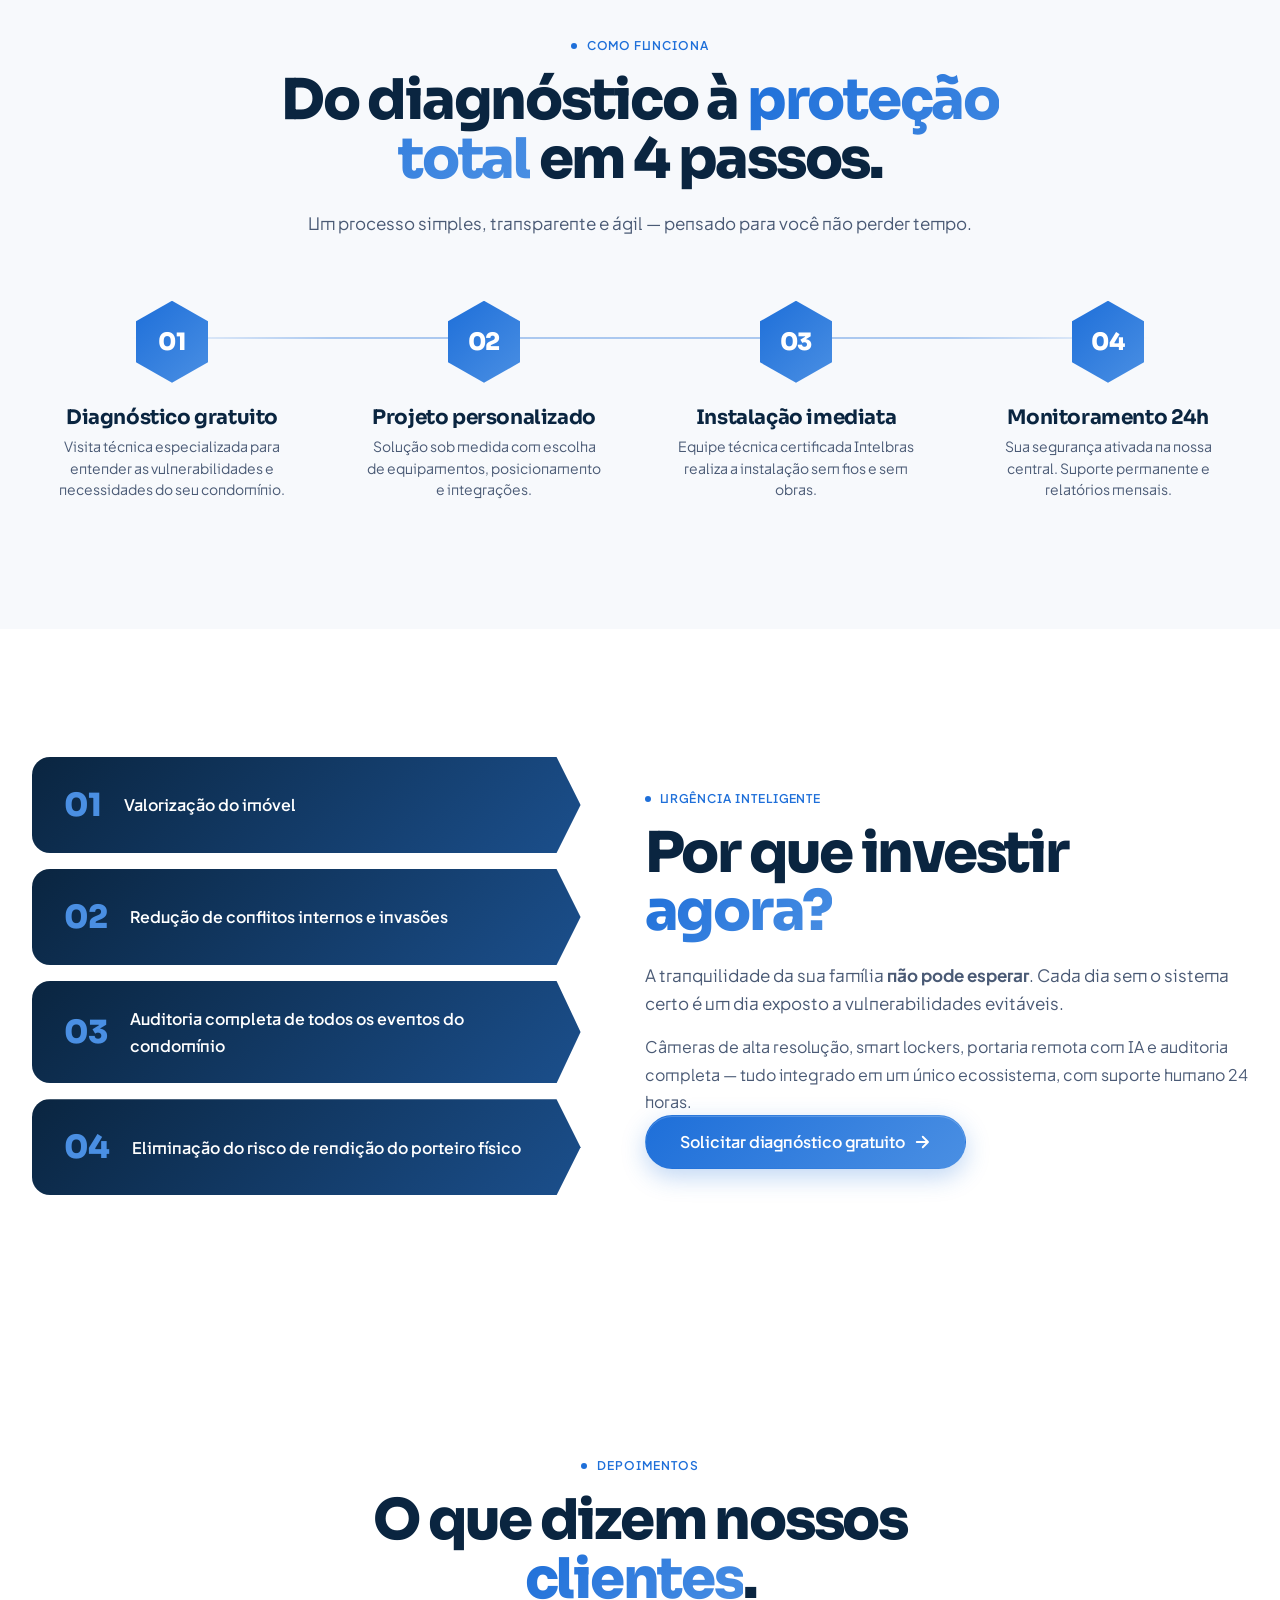
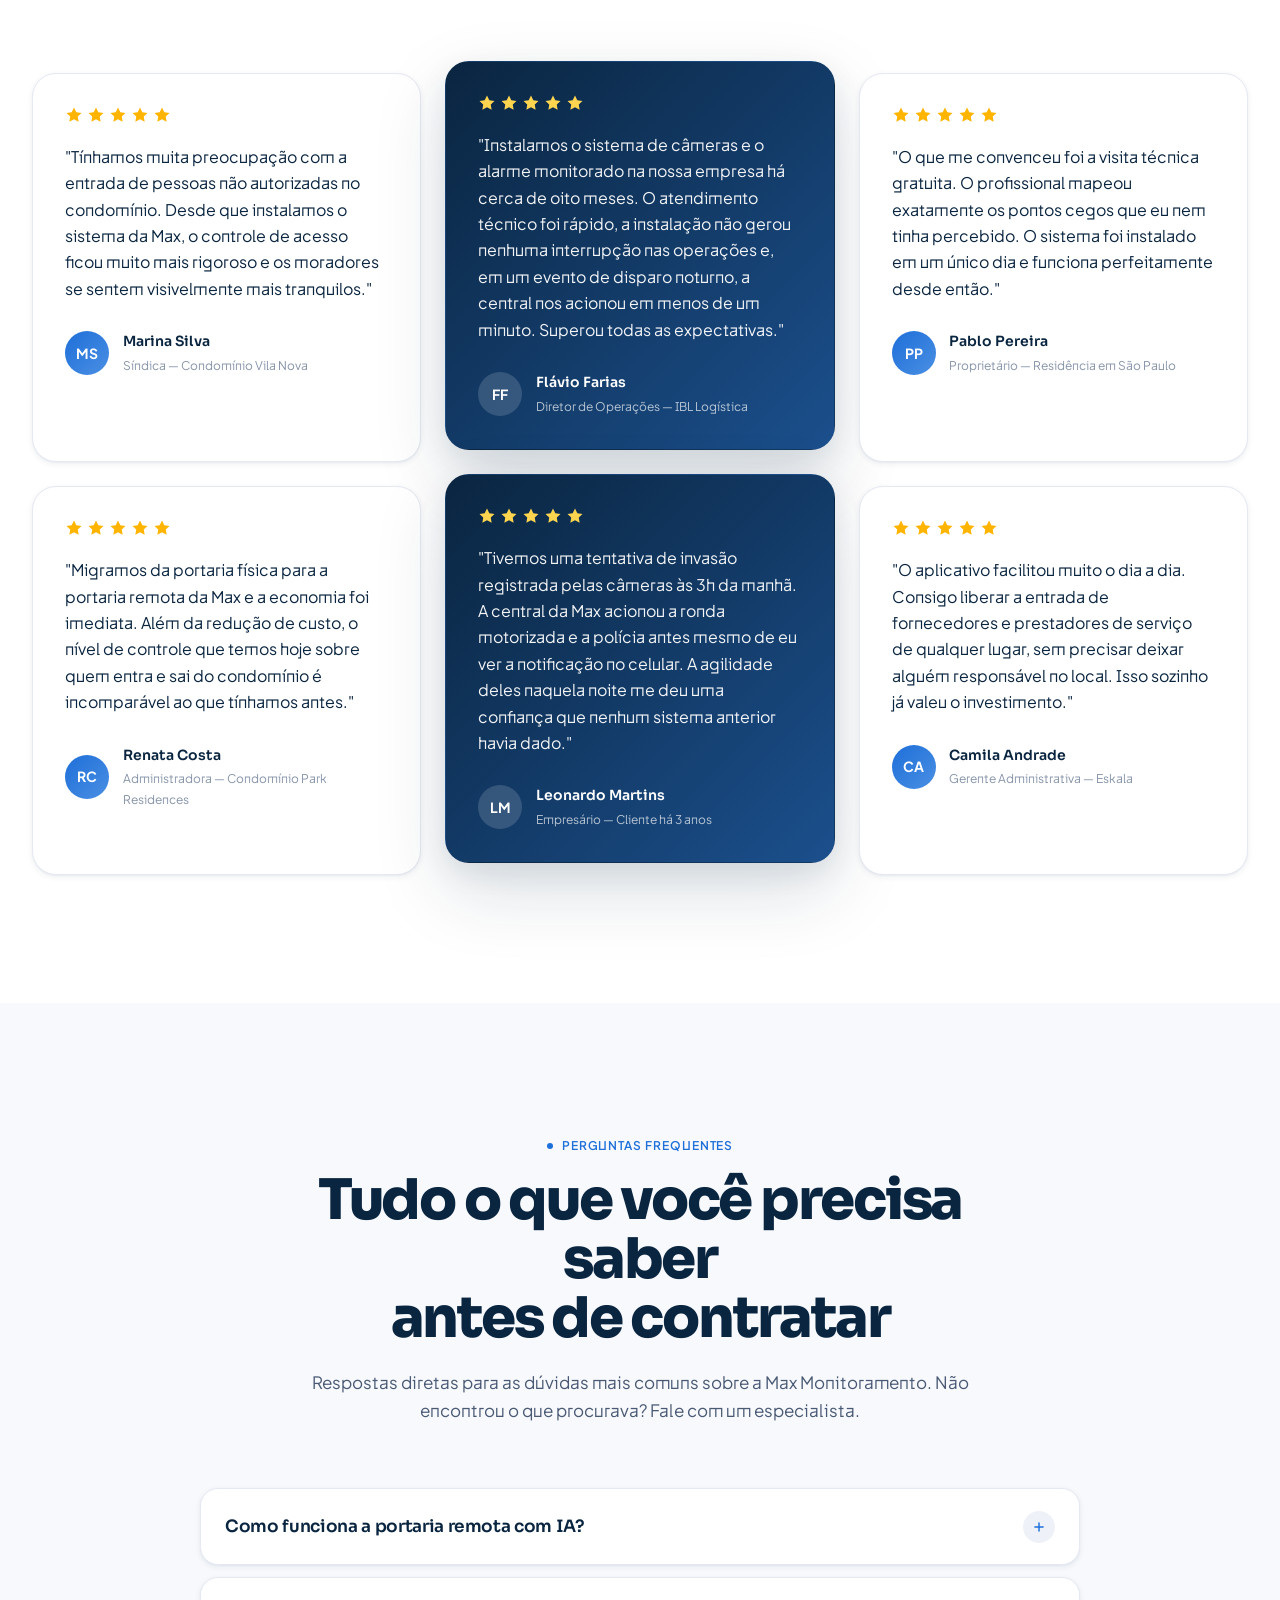
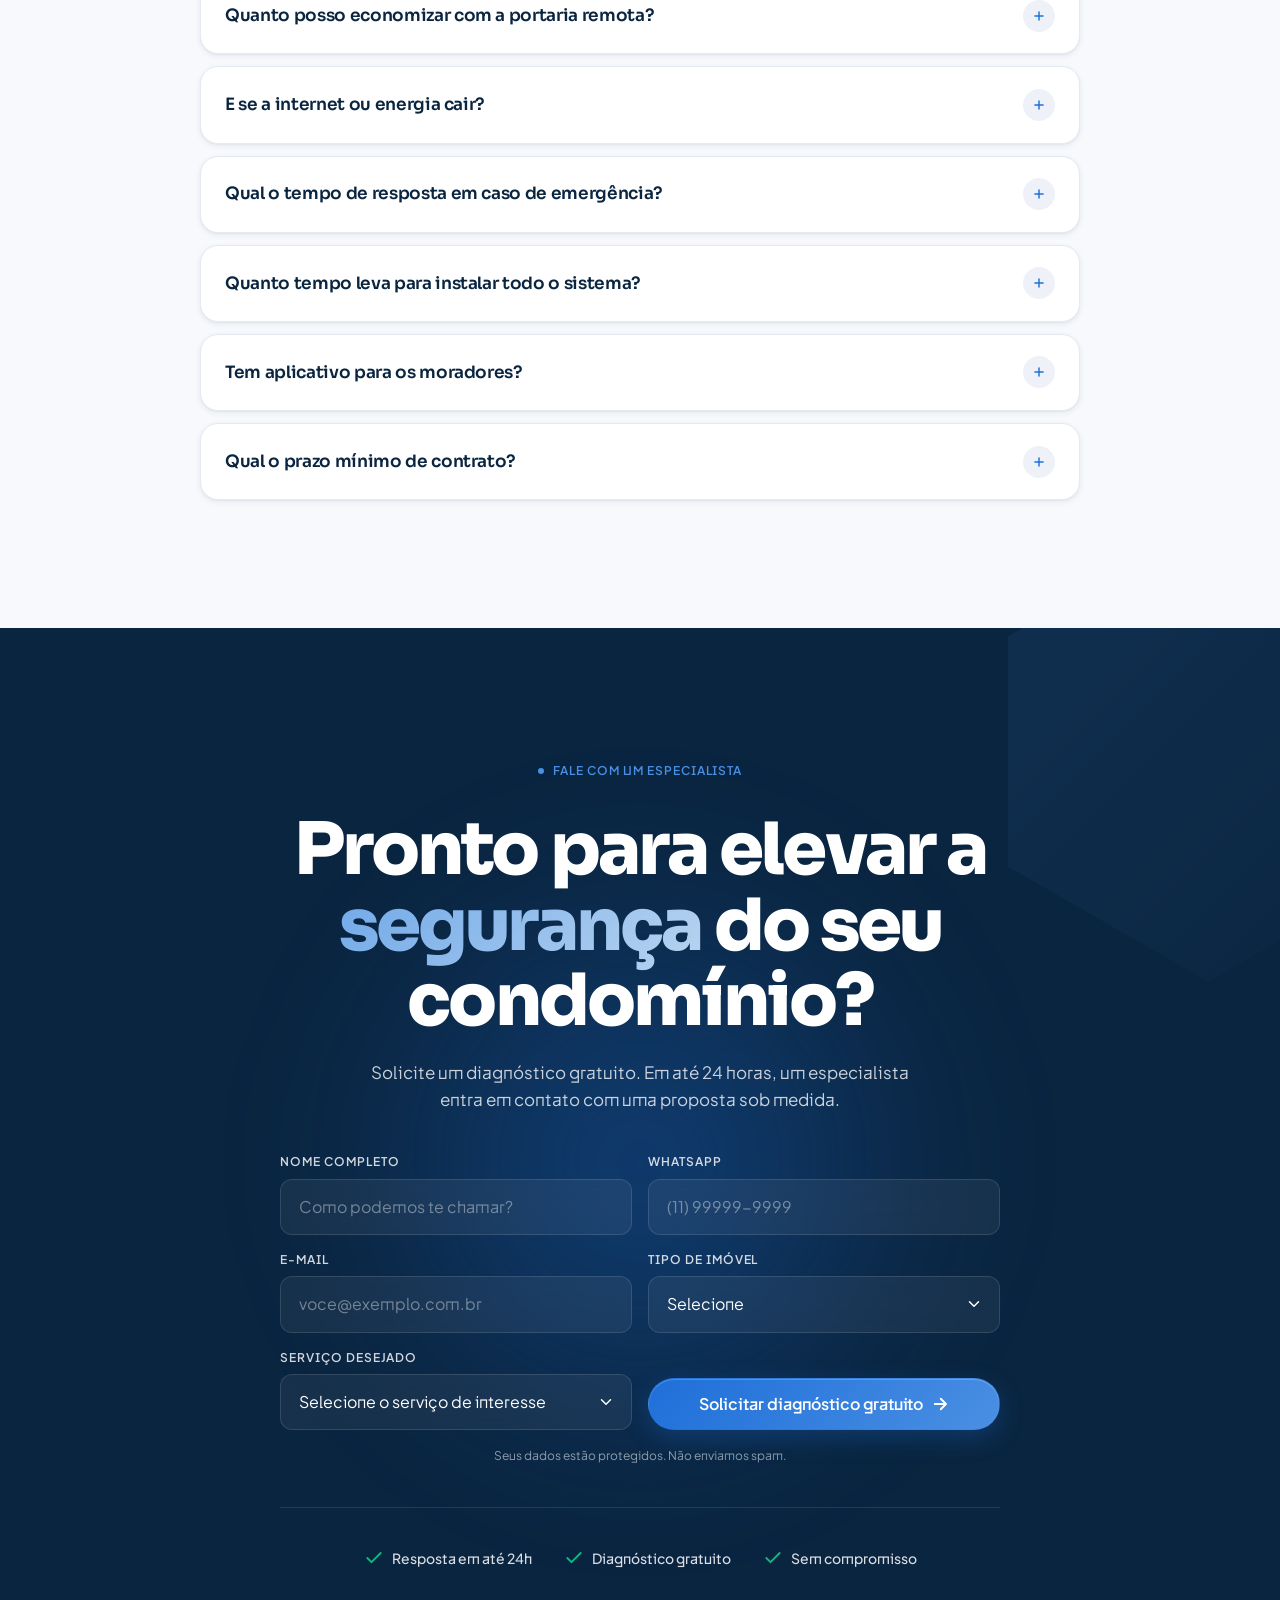
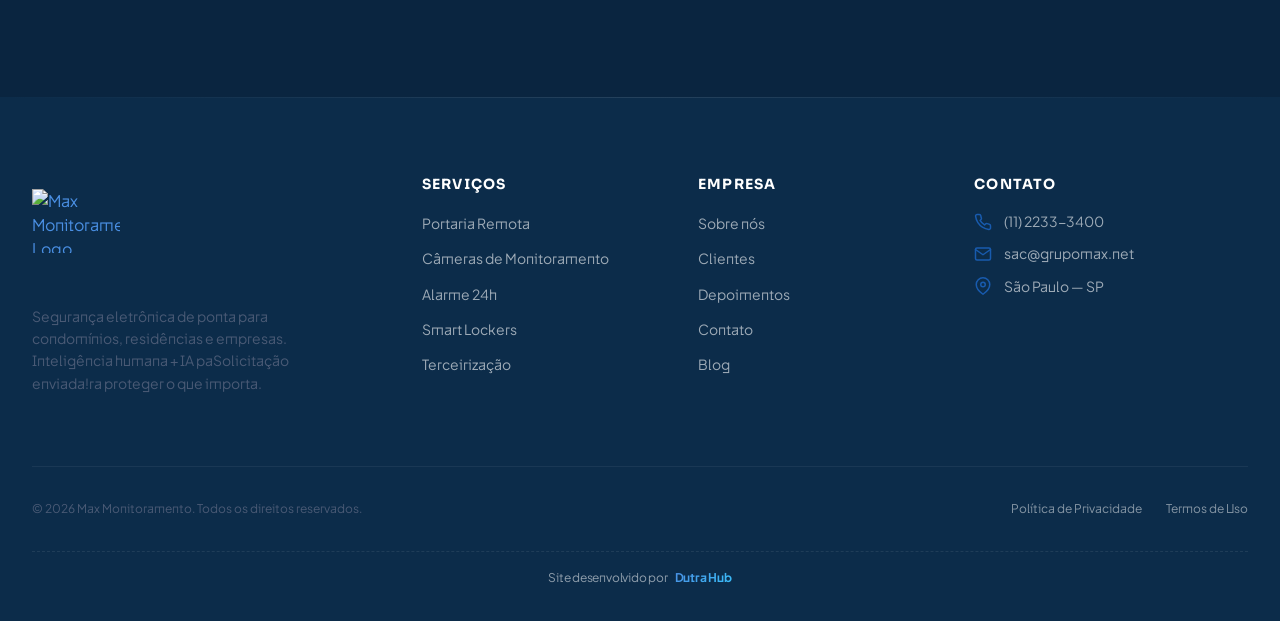
==== commit c5caddd8: "Ajustes fotos" ====
--- a/index.html
+++ b/index.html
@@ -368,7 +368,7 @@
                 />
               </div>
               <div class="client-logo">
-                <img src="images/flyfilms.png" alt="Fly Films" loading="lazy" />
+                <img src="images/flyFilms.png" alt="Fly Films" loading="lazy" />
               </div>
               <div class="client-logo">
                 <img src="images/adecol.png" alt="Adecol" loading="lazy" />
--- a/css/sections.css
+++ b/css/sections.css
@@ -24,7 +24,7 @@
 .hero__photo {
   position: absolute;
   inset: 0;
-  background-image: url("../images/Fundo.png");
+  background-image: url("../images/fundo.png");
   background-size: cover;
   background-position: center;
   background-repeat: no-repeat;
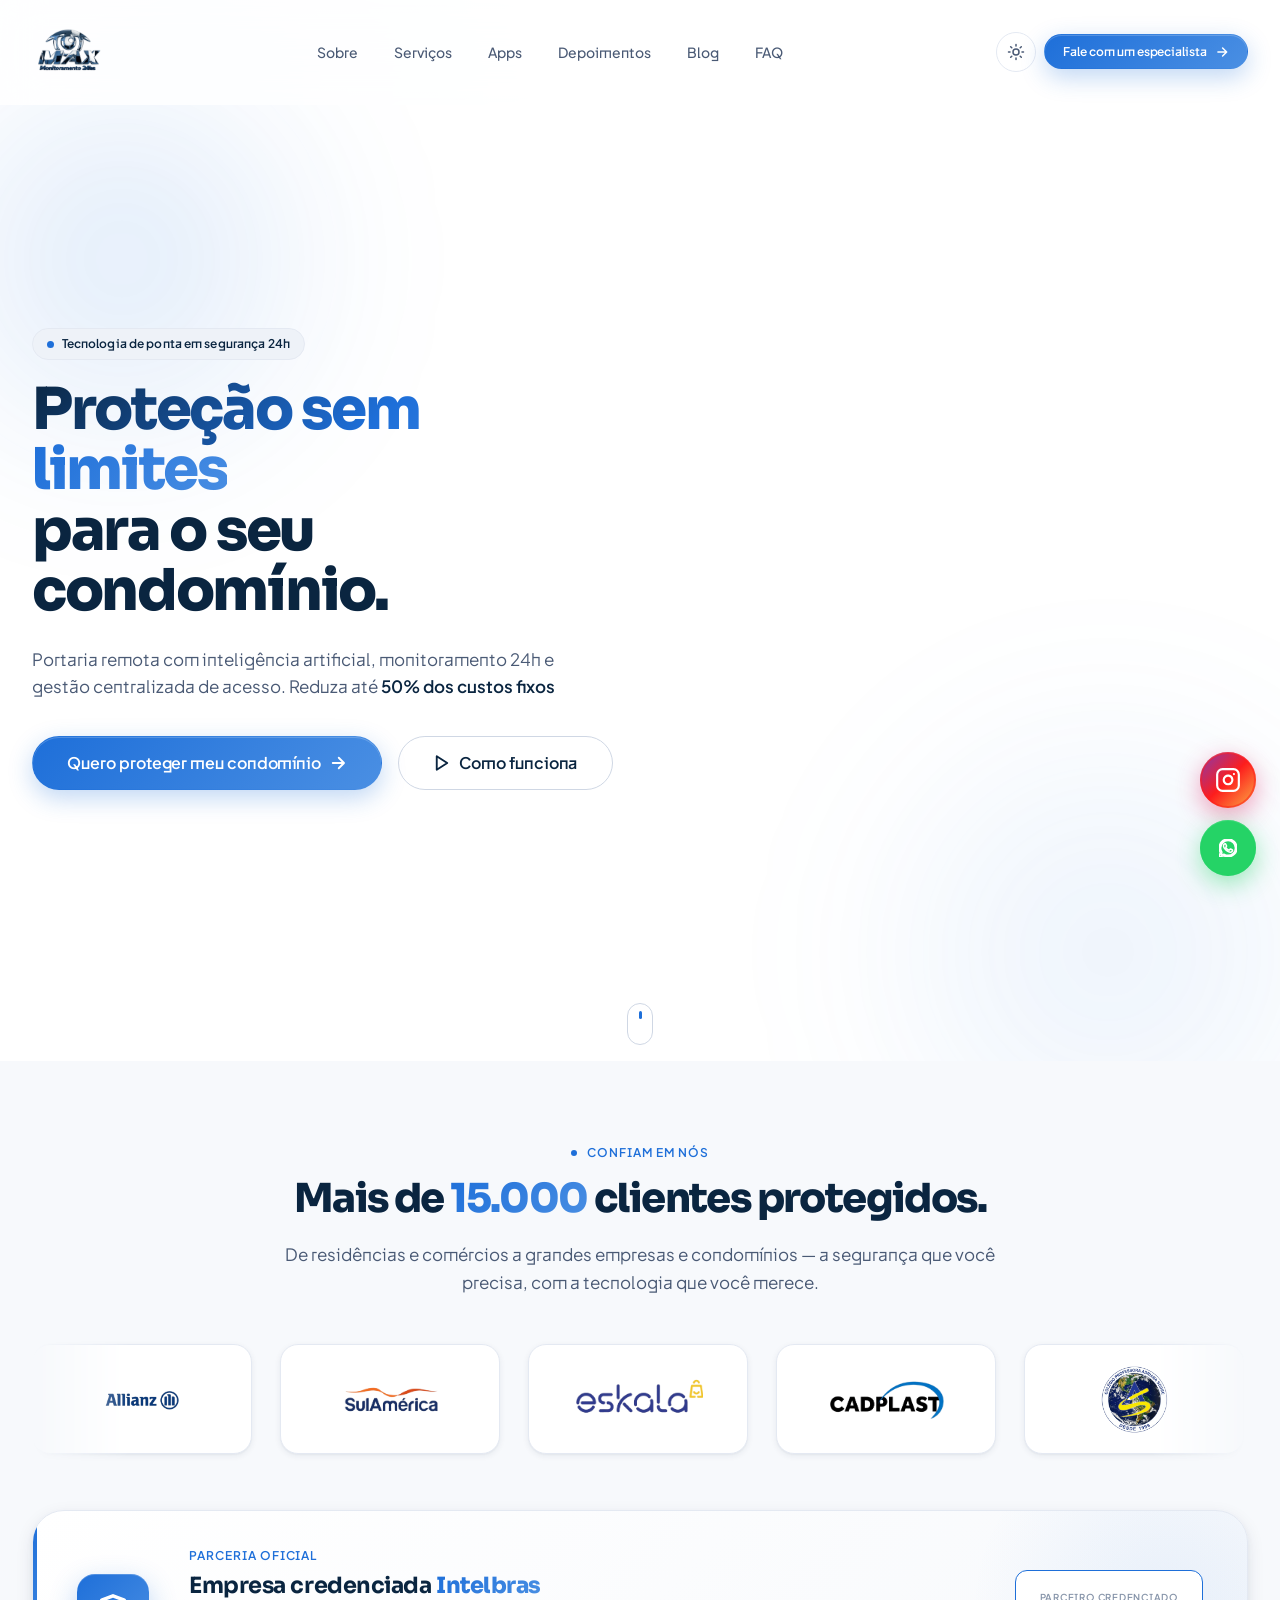
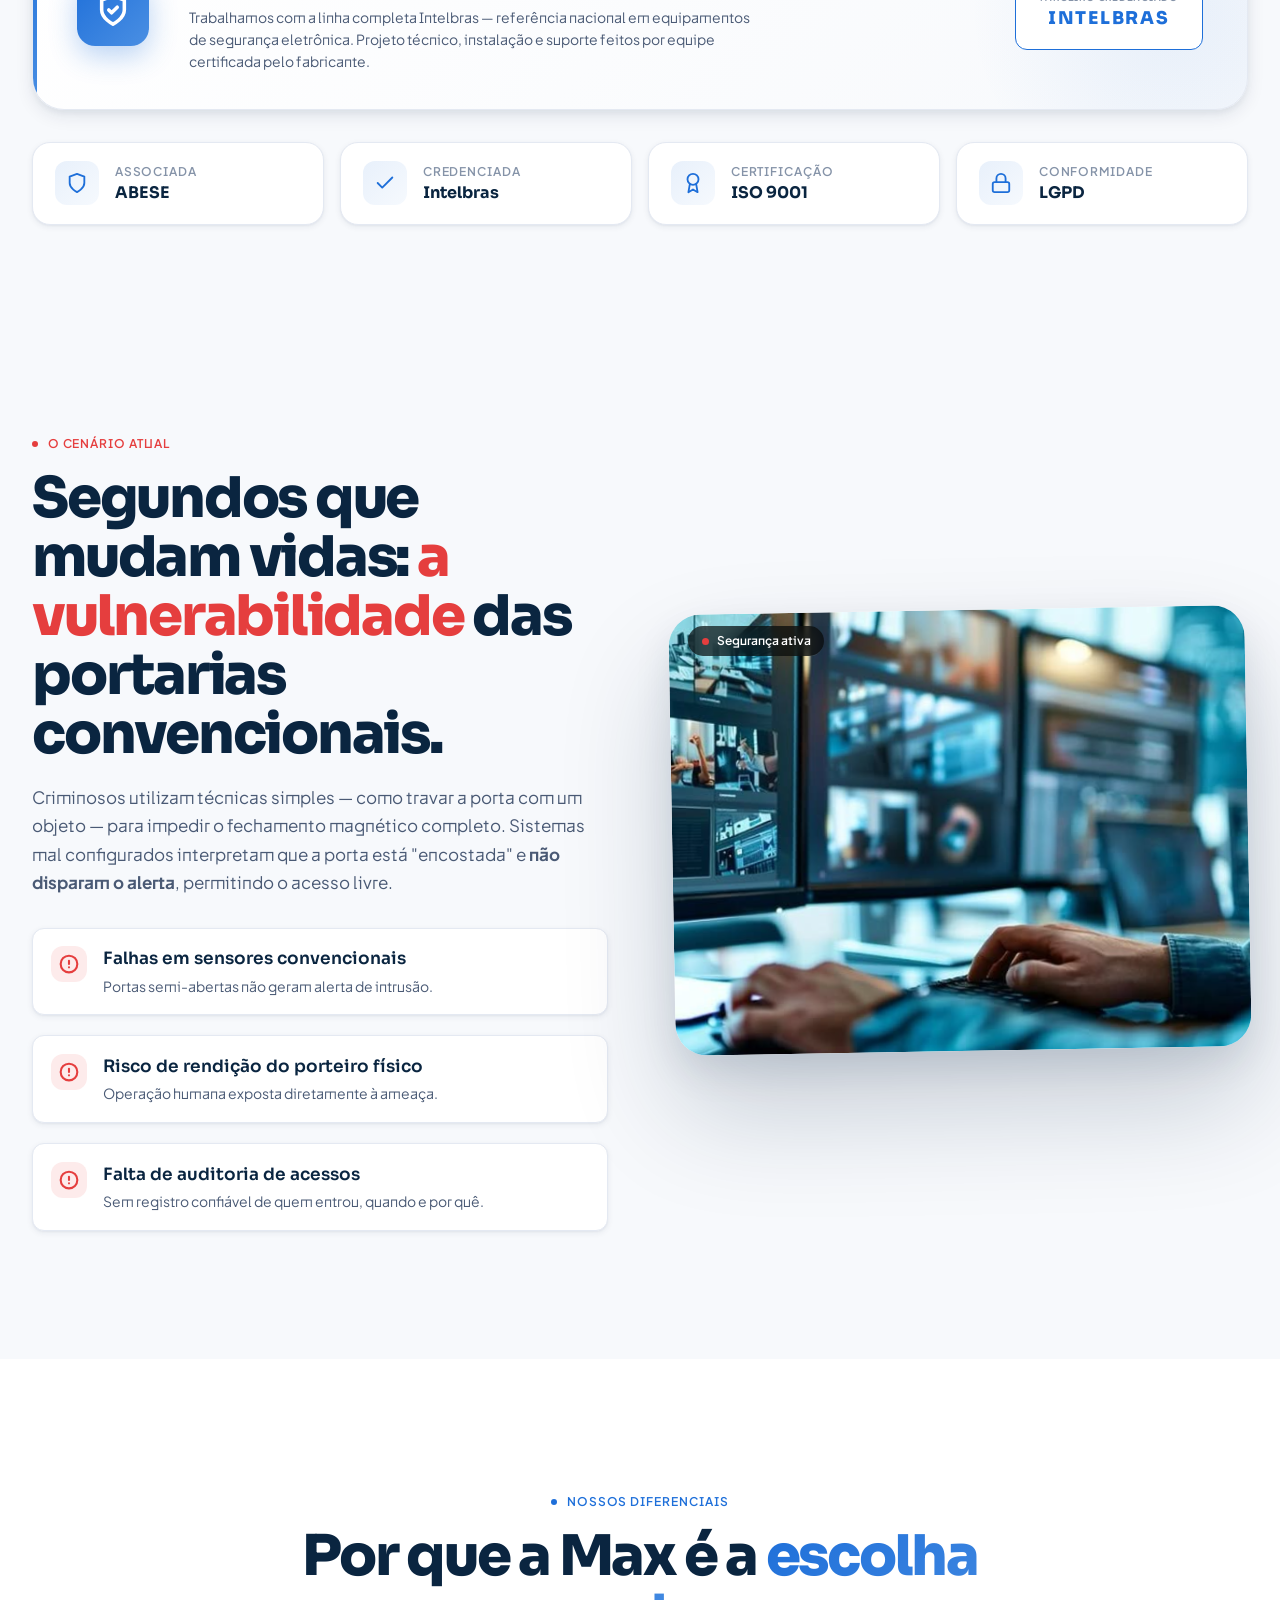
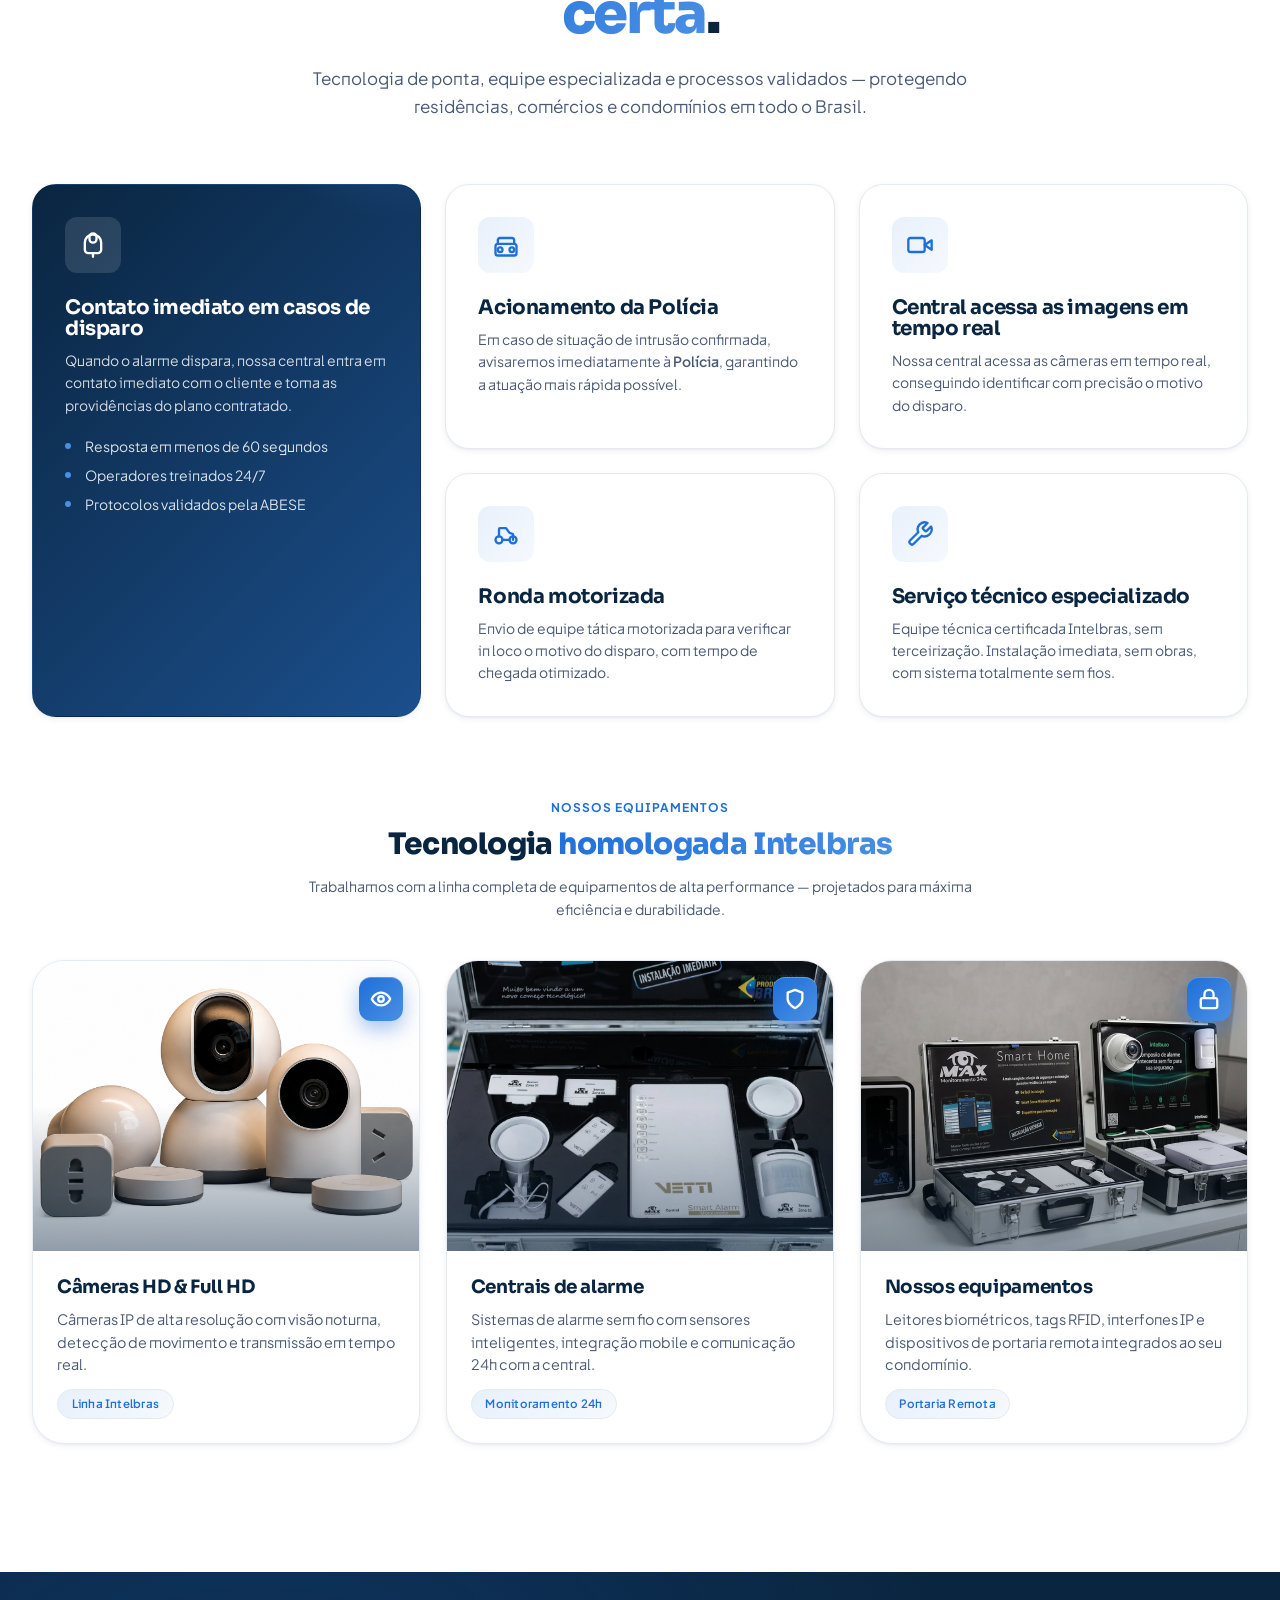
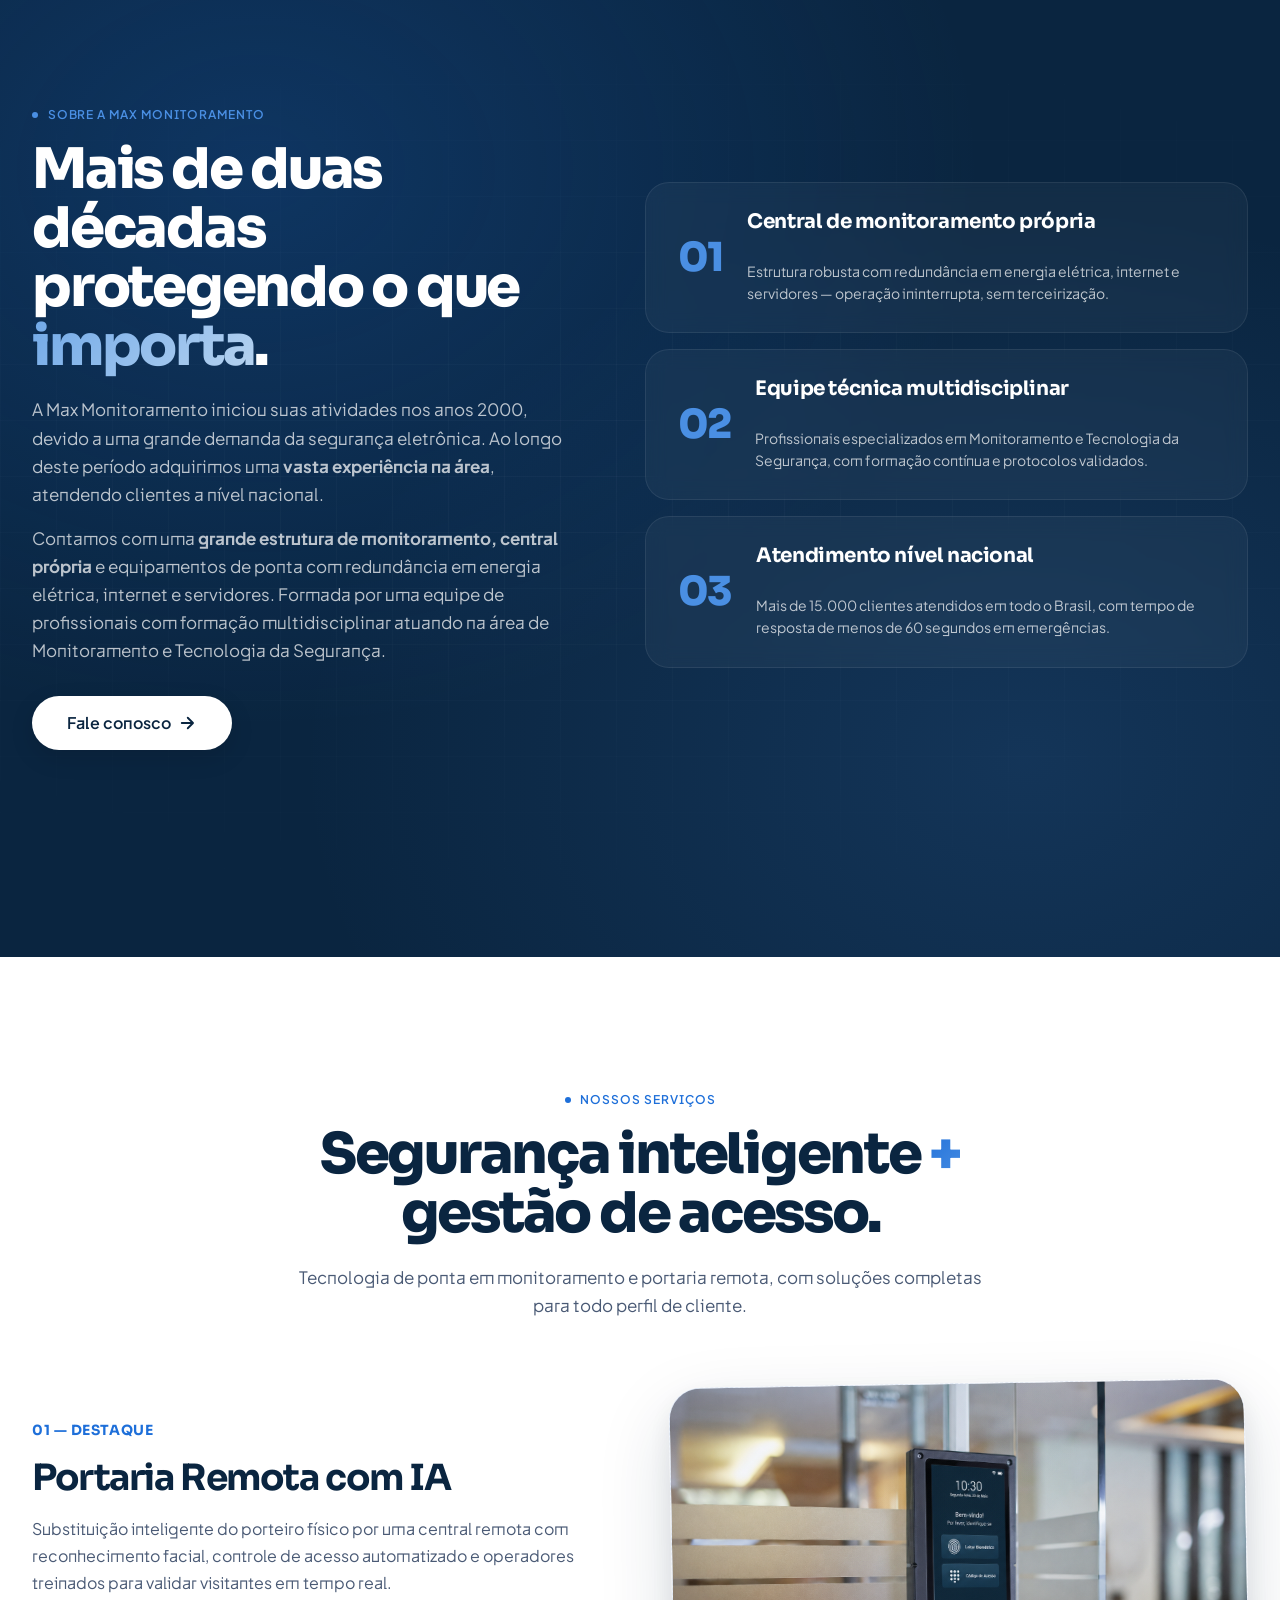
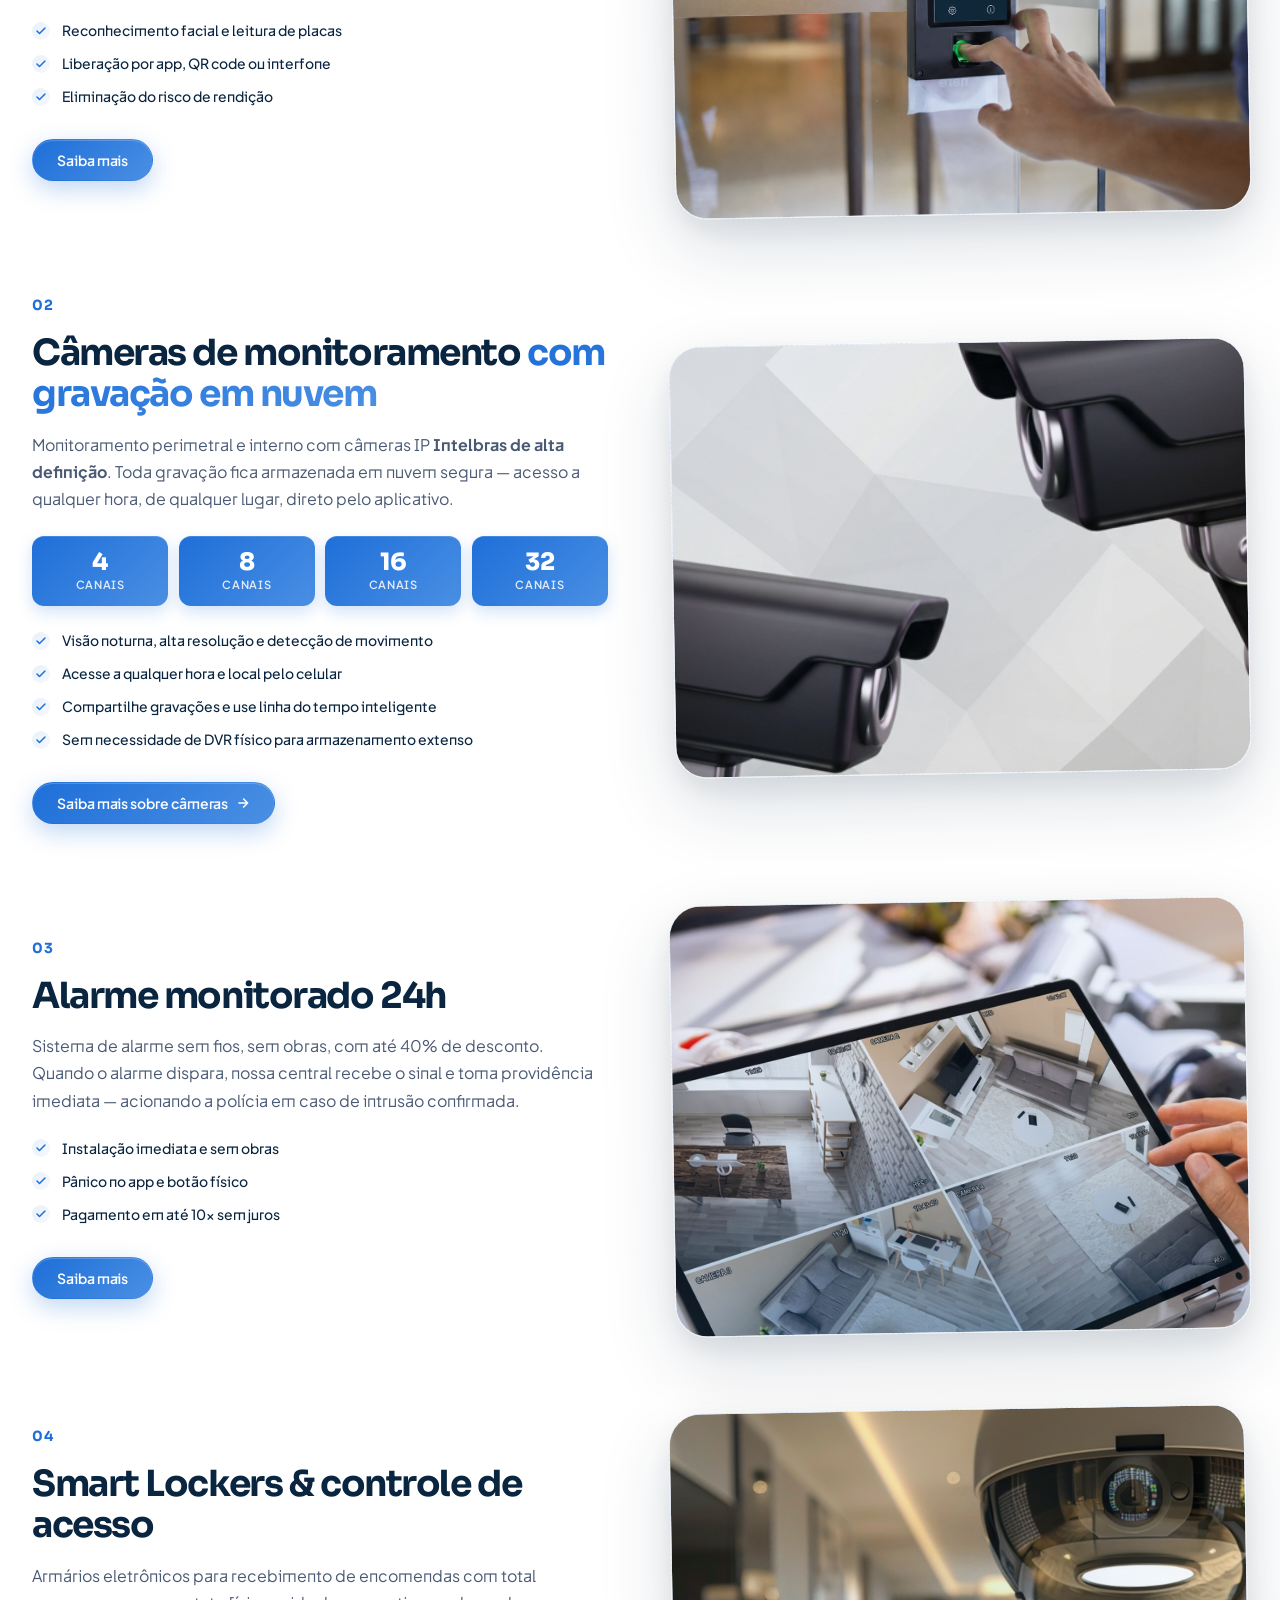
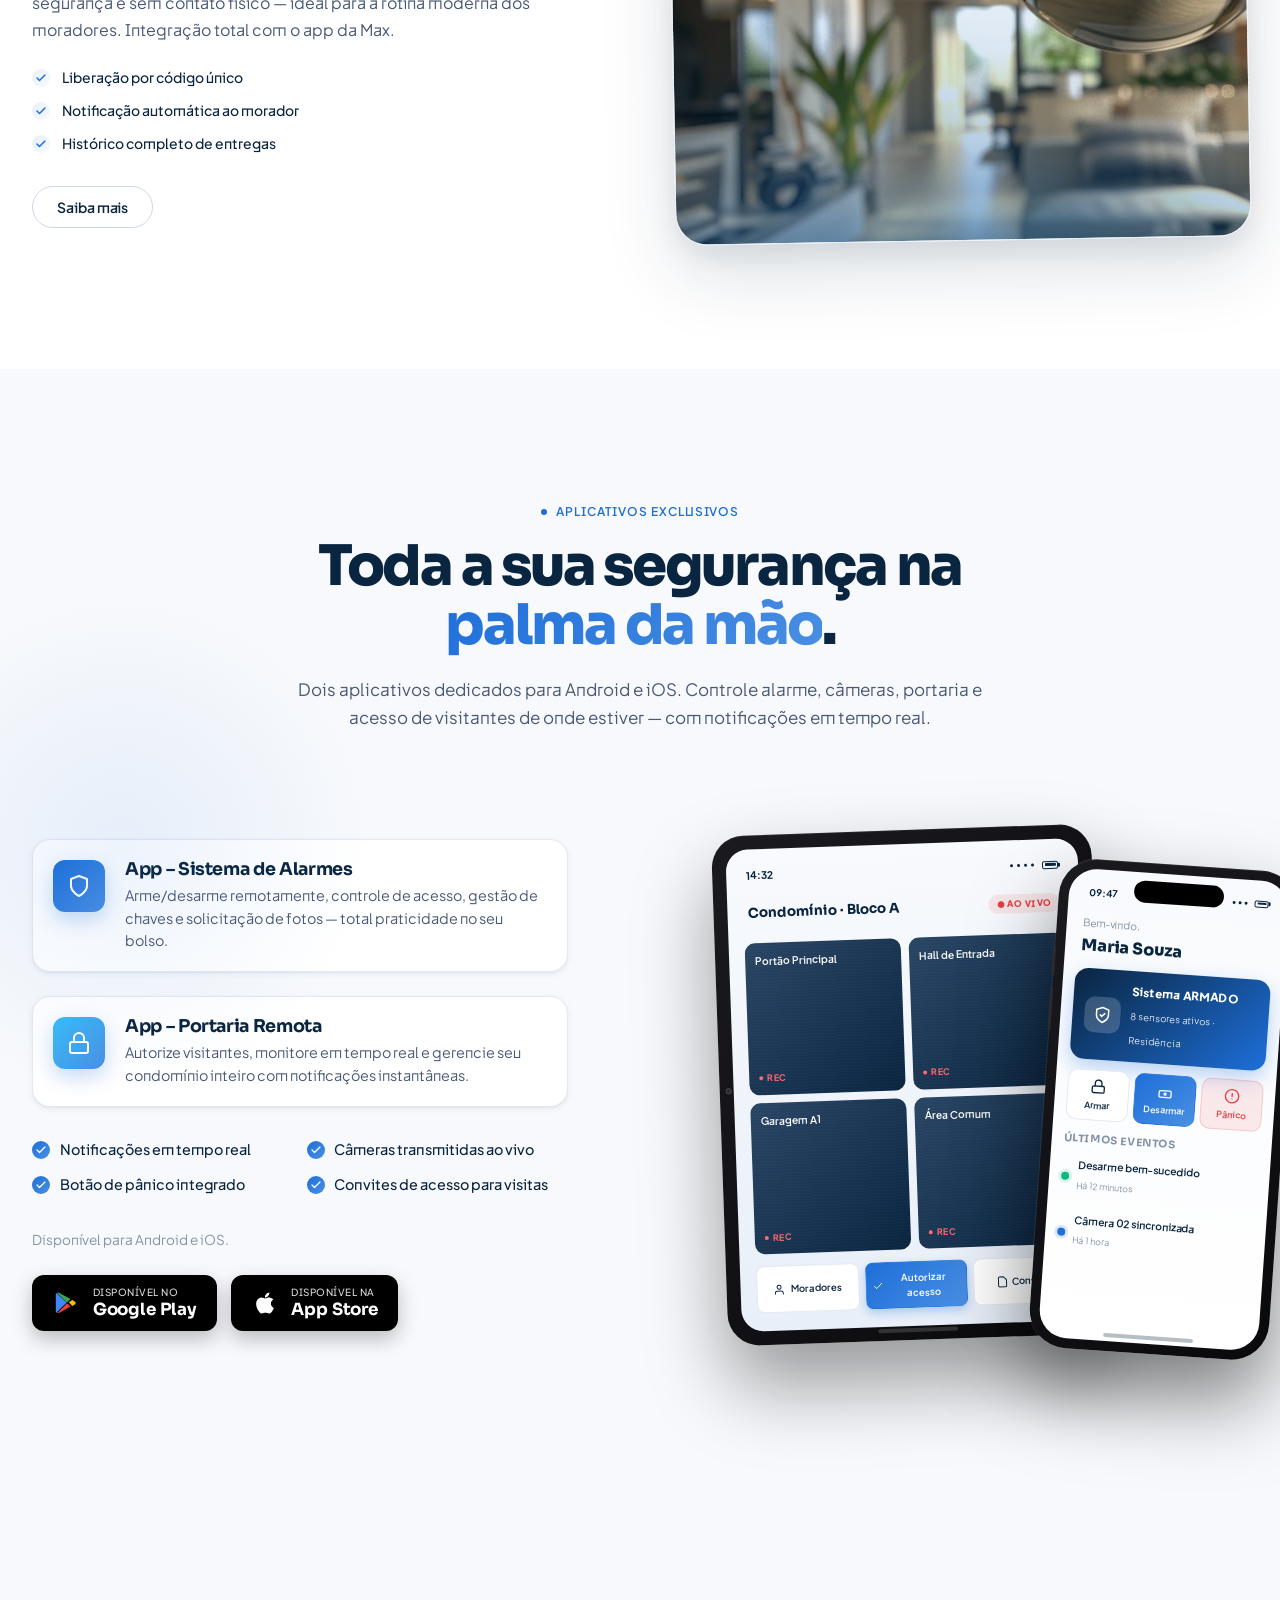
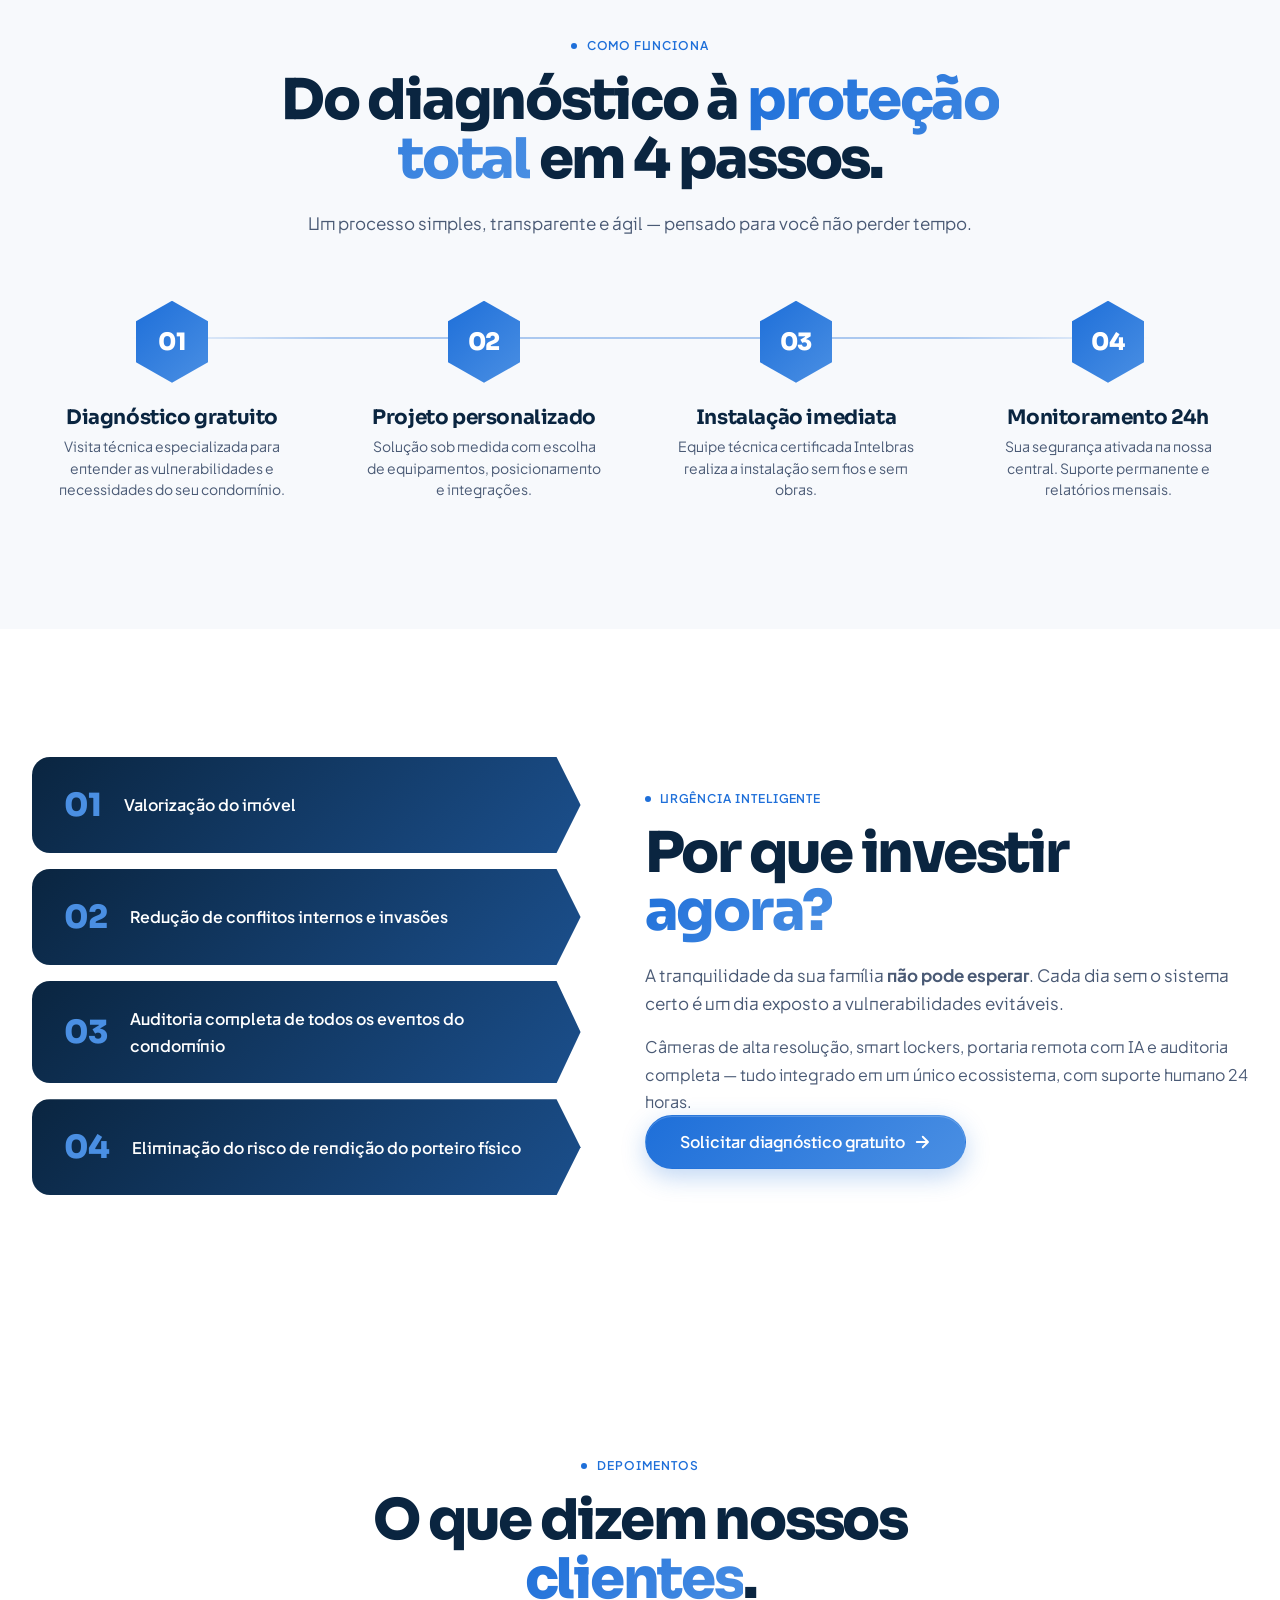
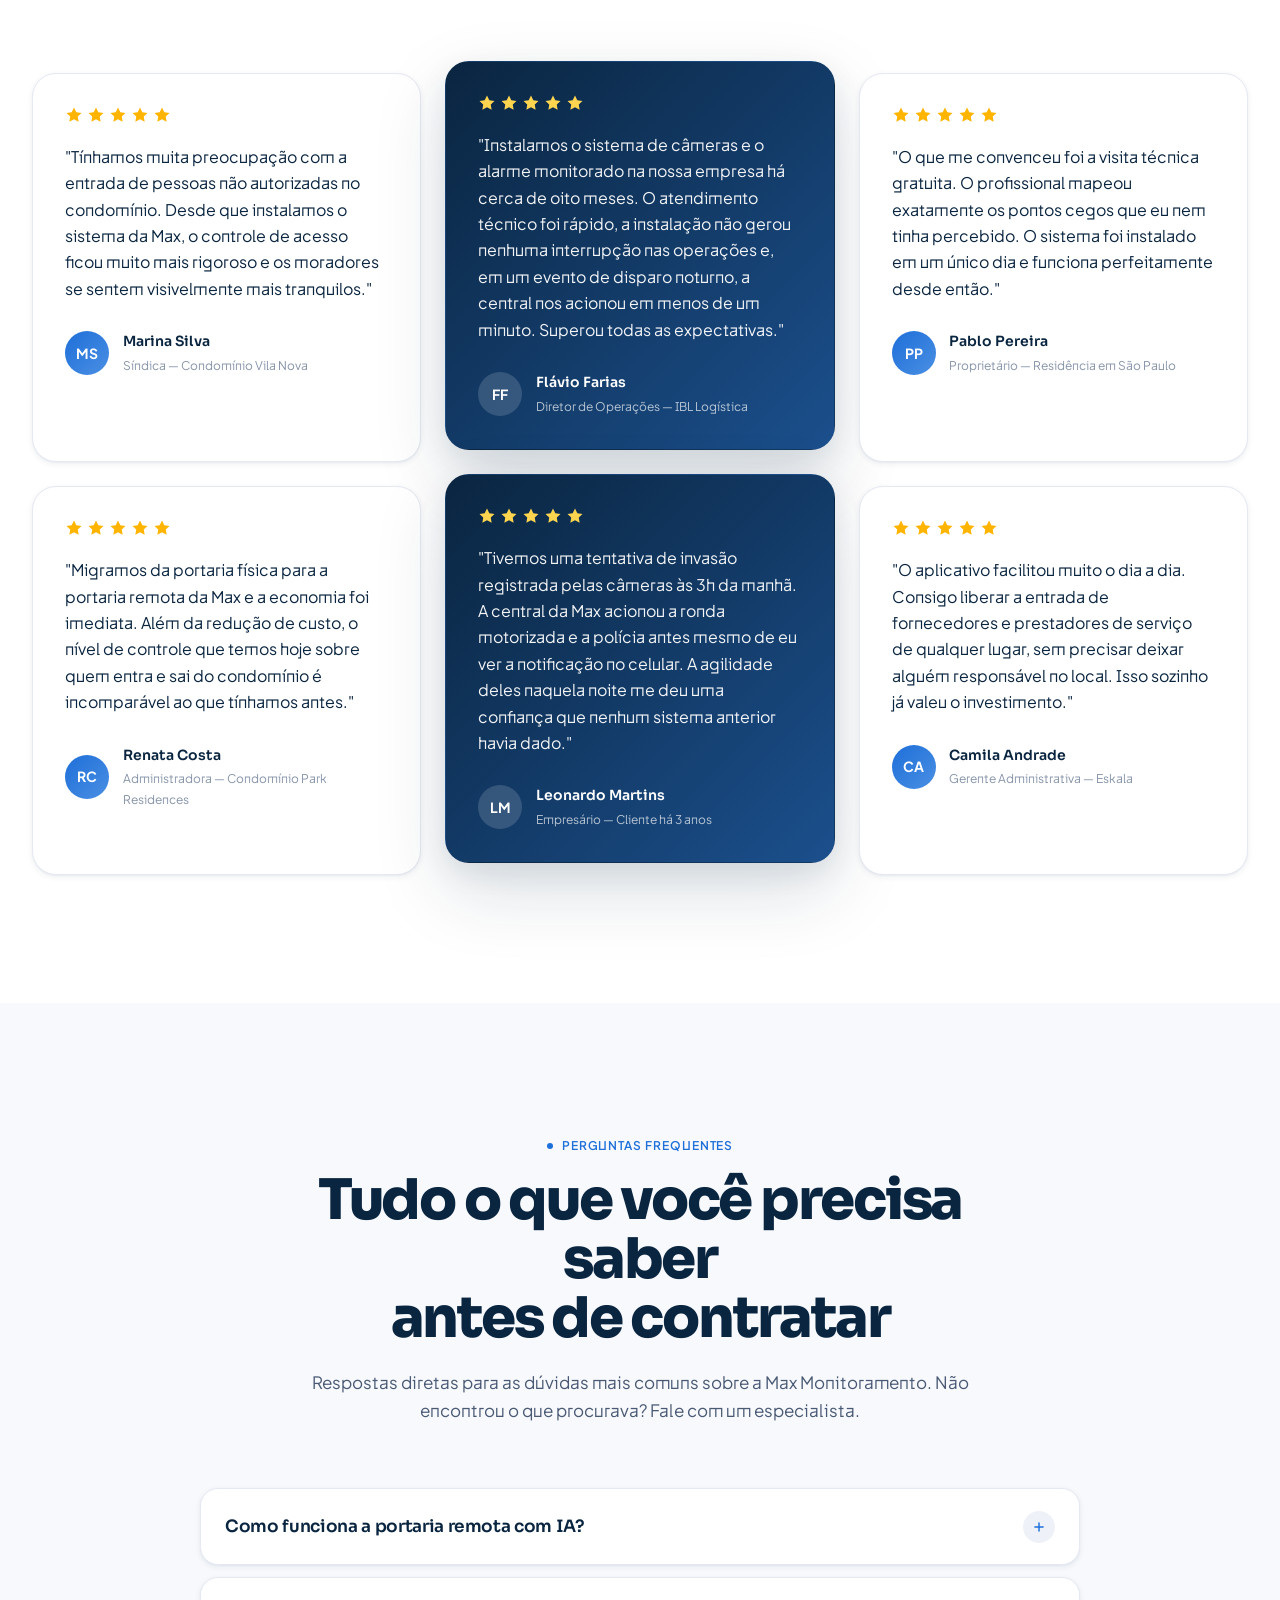
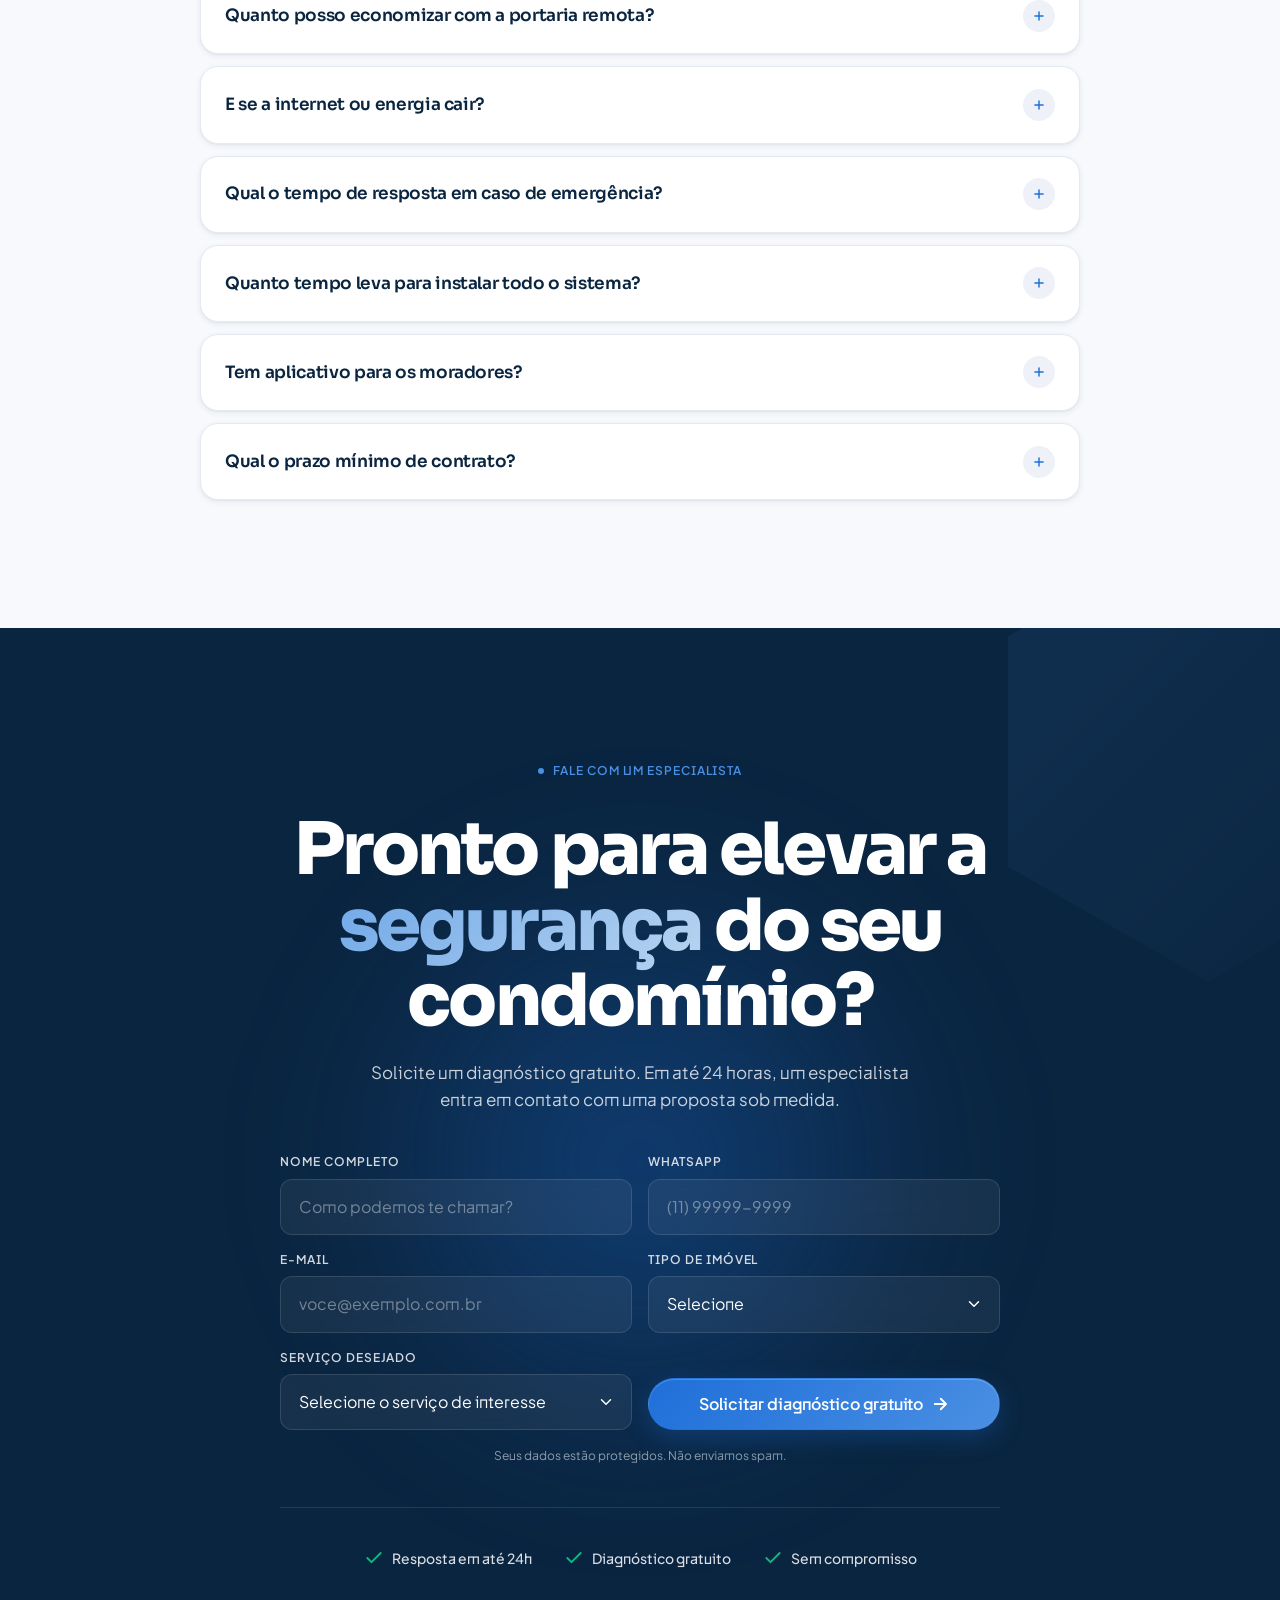
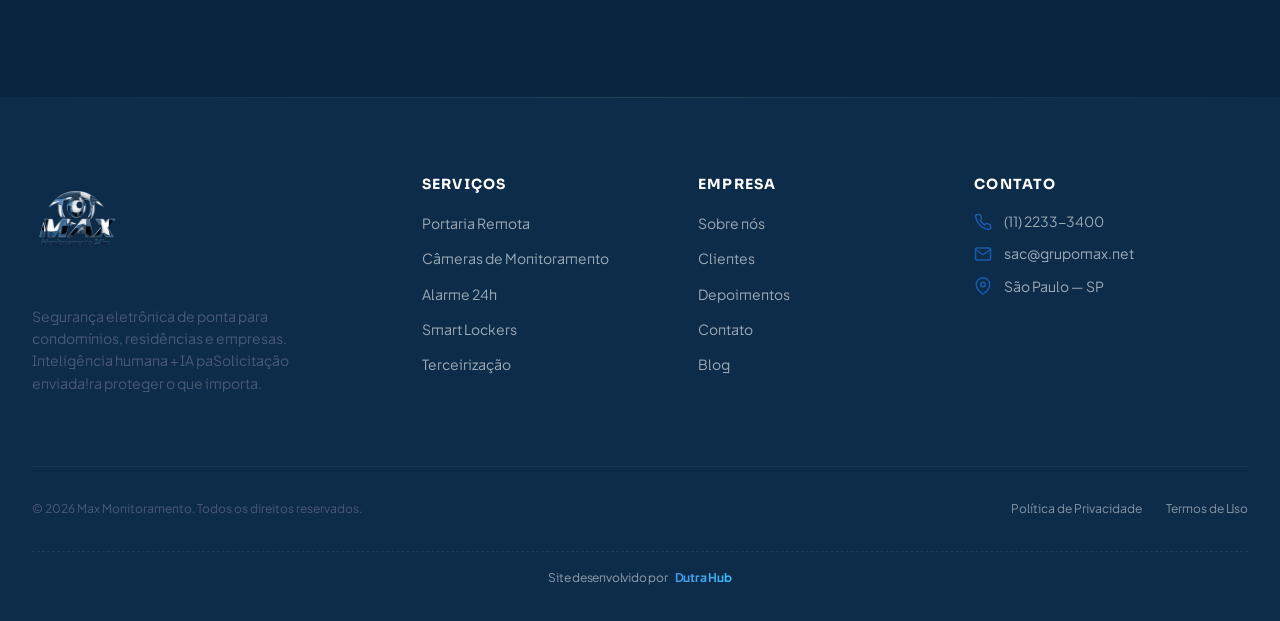
==== commit becd5d06: "ajustes das imagens" ====
--- a/index.html
+++ b/index.html
@@ -40,7 +40,7 @@
     <meta name="theme-color" content="#0A2540" />
 
     <!-- Favicon -->
-    <link rel="icon" type="image/png" href="images/logo.png" />
+    <link rel="icon" type="image/png" href="images/Logo.png" />
 
     <!-- Open Graph -->
     <meta property="og:type" content="website" />
@@ -54,7 +54,7 @@
       content="A evolução da proteção para o seu condomínio. Inteligência humana + IA para segurança total."
     />
     <meta property="og:url" content="https://maxmonitoramento.com.br/" />
-    <meta property="og:image" content="images/og-cover.jpg" />
+    <!-- <meta property="og:image" content="images/og-cover.jpg" /> -->
 
     <!-- Twitter Card -->
     <meta name="twitter:card" content="summary_large_image" />
@@ -110,7 +110,7 @@
           <div class="logo">
             <div class="logo__mark" aria-hidden="true">
               <img
-                src="images/logo.png"
+                src="images/Logo.png"
                 alt="Max Monitoramento Logo"
                 style="height: 36px; width: auto; display: block"
               />
@@ -332,78 +332,79 @@
             <div class="clients__track">
               <!-- Set 1 (visível) -->
               <div class="client-logo">
-                <img src="images/allianz.png" alt="Allianz" loading="lazy" />
+                <img src="images/Allianz.png" alt="Allianz" loading="lazy" />
               </div>
               <div class="client-logo">
                 <img
-                  src="images/sulamerica.png"
+                  src="images/SulAmerica.png"
                   alt="SulAmérica"
                   loading="lazy"
                 />
               </div>
               <div class="client-logo">
-                <img src="images/eskala.png" alt="Eskala" loading="lazy" />
+                <img src="images/Eskala.png" alt="Eskala" loading="lazy" />
               </div>
               <div class="client-logo">
-                <img src="images/cadplast.png" alt="CADPLAST" loading="lazy" />
+                <img src="images/Cadplast.png" alt="CADPLAST" loading="lazy" />
               </div>
               <div class="client-logo">
                 <img
-                  src="images/colegio.png"
+                  src="images/Colegio.png"
                   alt="Colégio Oriana SOOR"
+
                   loading="lazy"
                 />
               </div>
               <div class="client-logo">
-                <img src="images/barbara.png" alt="Barbara" loading="lazy" />
+                <img src="images/Barbara.png" alt="Barbara" loading="lazy" />
               </div>
               <div class="client-logo">
-                <img src="images/ibl.png" alt="IBL Logística" loading="lazy" />
+                <img src="images/IBL.png" alt="IBL Logística" loading="lazy" />
               </div>
               <div class="client-logo">
                 <img
-                  src="images/jardim.png"
+                  src="images/Jardim.png"
                   alt="Jardim Elétrico"
                   loading="lazy"
                 />
               </div>
               <div class="client-logo">
-                <img src="images/flyFilms.png" alt="Fly Films" loading="lazy" />
+                <img src="images/FlyFilms.png" alt="Fly Films" loading="lazy" />
               </div>
               <div class="client-logo">
-                <img src="images/adecol.png" alt="Adecol" loading="lazy" />
+                <img src="images/Adecol.png" alt="Adecol" loading="lazy" />
               </div>
 
               <!-- Set 2 (cópia para loop perfeito — aria-hidden para acessibilidade) -->
               <div class="client-logo" aria-hidden="true">
-                <img src="images/allianz.png" alt="" loading="lazy" />
+                <img src="images/Allianz.png" alt="" loading="lazy" />
               </div>
               <div class="client-logo" aria-hidden="true">
-                <img src="images/sulamerica.png" alt="" loading="lazy" />
+                <img src="images/SulAmerica.png" alt="" loading="lazy" />
               </div>
               <div class="client-logo" aria-hidden="true">
-                <img src="images/eskala.png" alt="" loading="lazy" />
+                <img src="images/Eskala.png" alt="" loading="lazy" />
               </div>
               <div class="client-logo" aria-hidden="true">
-                <img src="images/cadplast.png" alt="" loading="lazy" />
+                <img src="images/Cadplast.png" alt="" loading="lazy" />
               </div>
               <div class="client-logo" aria-hidden="true">
-                <img src="images/colegio.png" alt="" loading="lazy" />
+                <img src="images/Colegio.png" alt="" loading="lazy" />
               </div>
               <div class="client-logo" aria-hidden="true">
-                <img src="images/barbara.png" alt="" loading="lazy" />
+                <img src="images/Barbara.png" alt="" loading="lazy" />
               </div>
               <div class="client-logo" aria-hidden="true">
-                <img src="images/ibl.png" alt="" loading="lazy" />
+                <img src="images/IBL.png" alt="" loading="lazy" />
               </div>
               <div class="client-logo" aria-hidden="true">
-                <img src="images/jardim.png" alt="" loading="lazy" />
+                <img src="images/Jardim.png" alt="" loading="lazy" />
               </div>
               <div class="client-logo" aria-hidden="true">
-                <img src="images/flyFilms.png" alt="" loading="lazy" />
+                <img src="images/FlyFilms.png" alt="" loading="lazy" />
               </div>
               <div class="client-logo" aria-hidden="true">
-                <img src="images/adecol.png" alt="" loading="lazy" />
+                <img src="images/Adecol.png" alt="" loading="lazy" />
               </div>
             </div>
           </div>
@@ -1221,7 +1222,7 @@
               </div>
               <div class="service__visual">
                 <div class="placeholder placeholder--service">
-                  <img src="images/cameras.png" alt="Câmera HD + DVR" />
+                  <img src="images/Cameras.png" alt="Câmera HD + DVR" />
                 </div>
               </div>
             </article>
@@ -1297,7 +1298,7 @@
               <div class="service__visual">
                 <div class="placeholder placeholder--service">
                   <img
-                    src="images/tabletmonitoramento.png"
+                    src="images/TabletMonitoramento.png"
                     alt="Alarme Monitorado 24h"
                   />
                 </div>
@@ -1375,7 +1376,7 @@
               </div>
               <div class="service__visual">
                 <div class="placeholder placeholder--service">
-                  <img src="images/cameras2.png" alt="Smart Lockers" />
+                  <img src="images/Cameras2.png" alt="Smart Lockers" />
                 </div>
               </div>
             </article>
@@ -2610,7 +2611,7 @@
               <div class="logo logo--light">
                 <div class="logo__mark" aria-hidden="true">
                   <img
-                    src="images/logo.png"
+                    src="images/Logo.png"
                     alt="Max Monitoramento Logo"
                     style="height: 36px; width: auto; display: block"
                   />
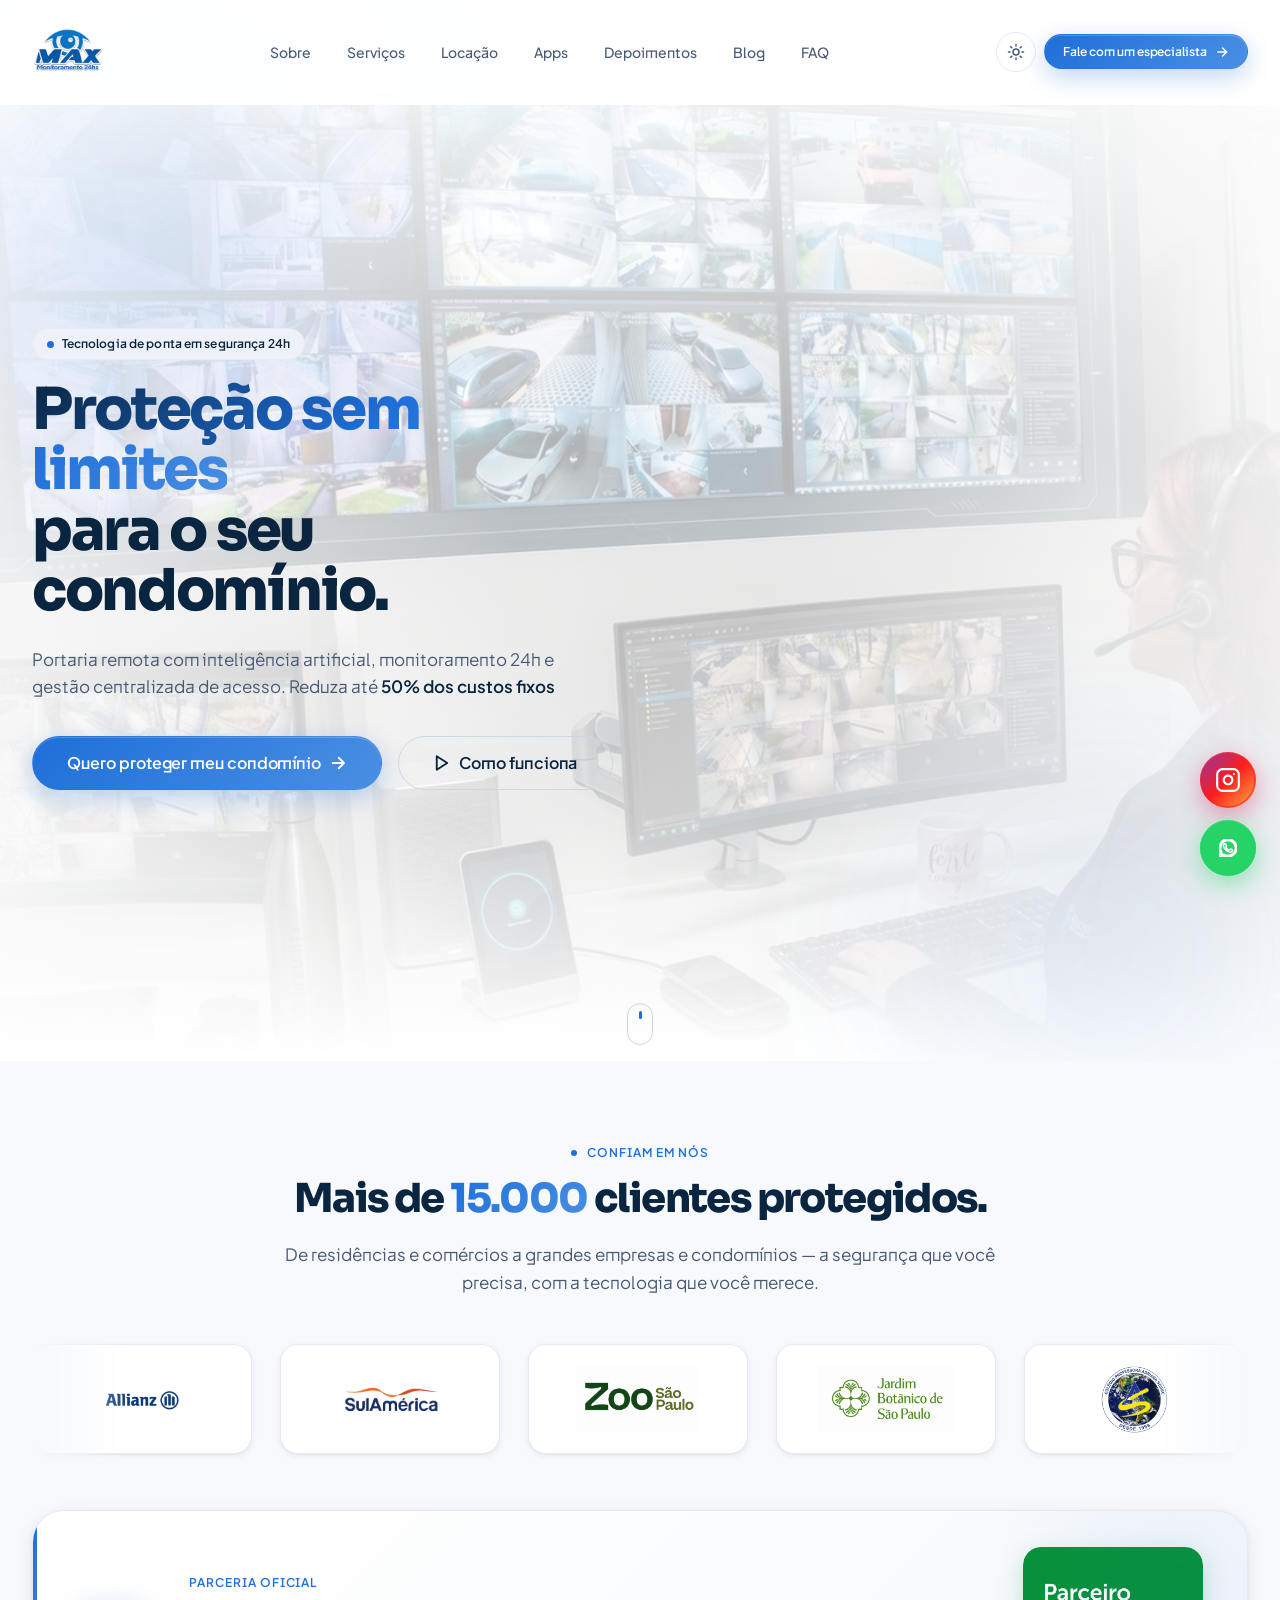
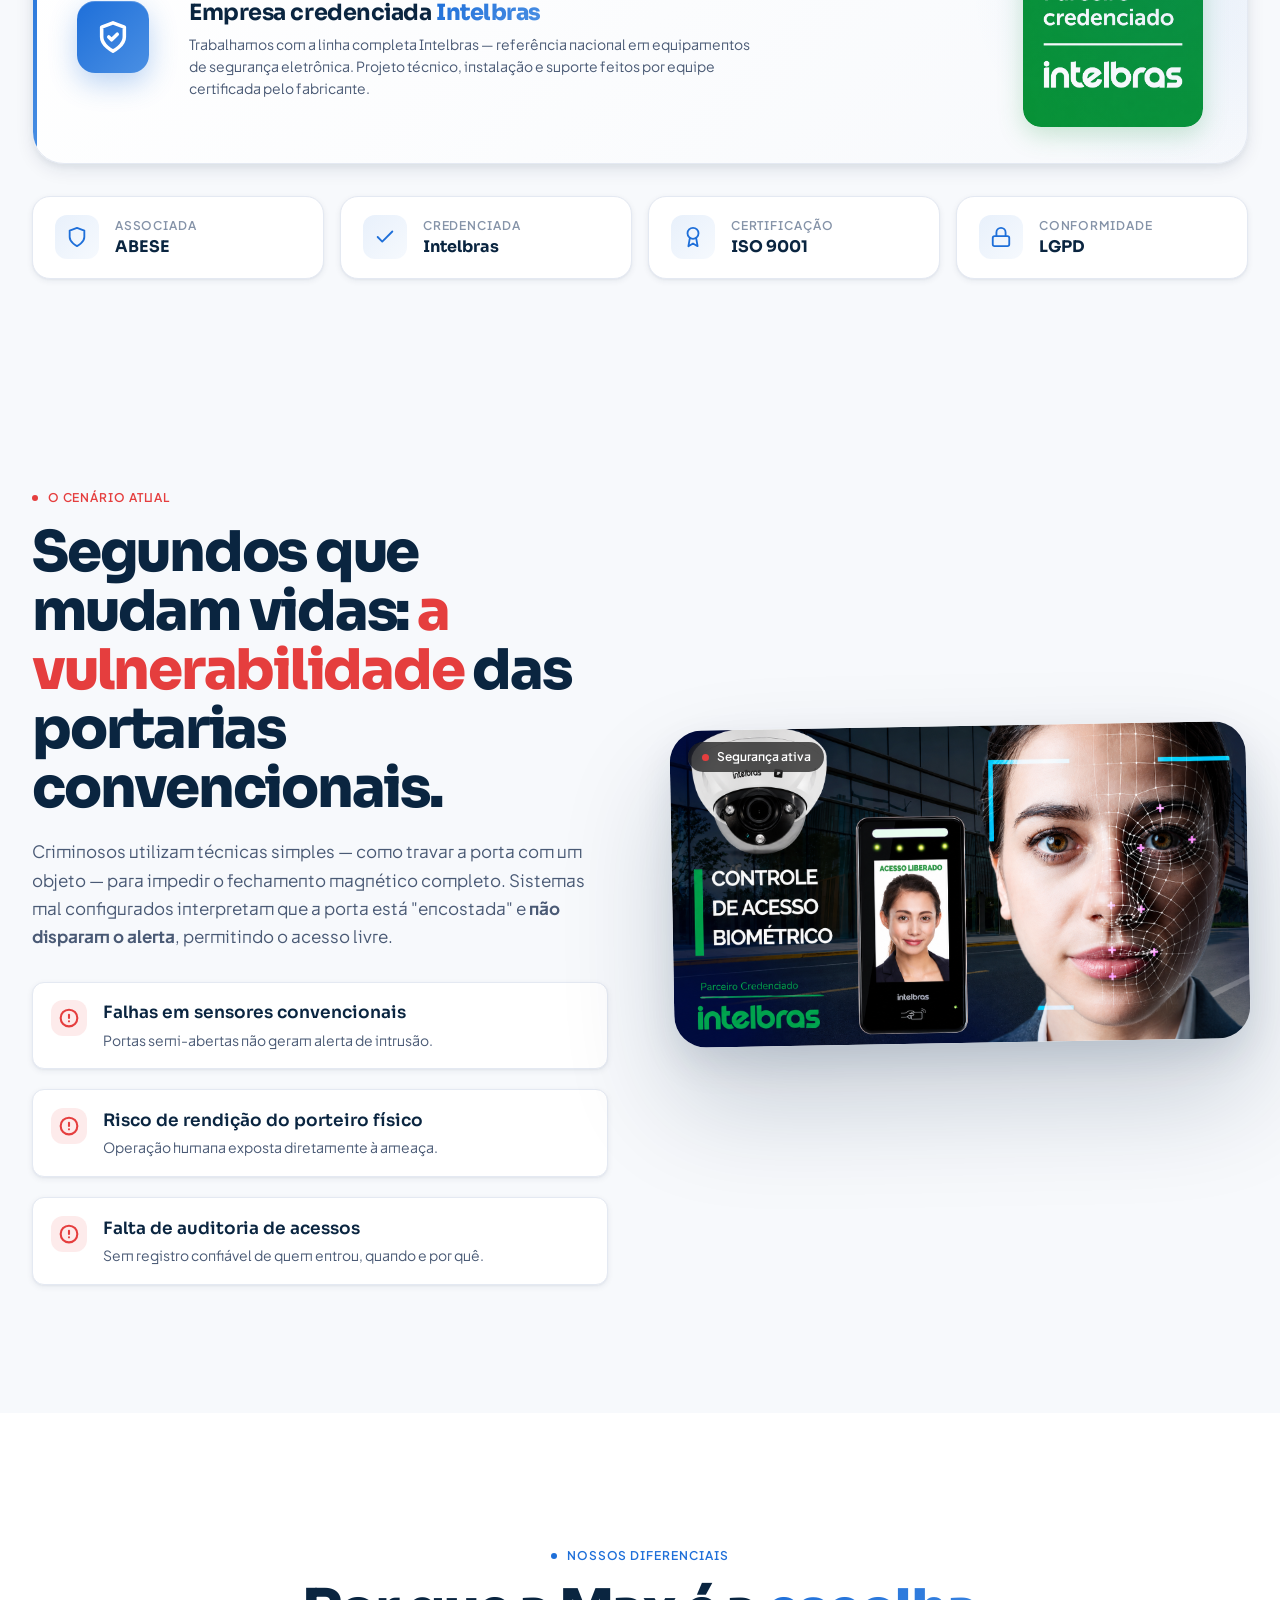
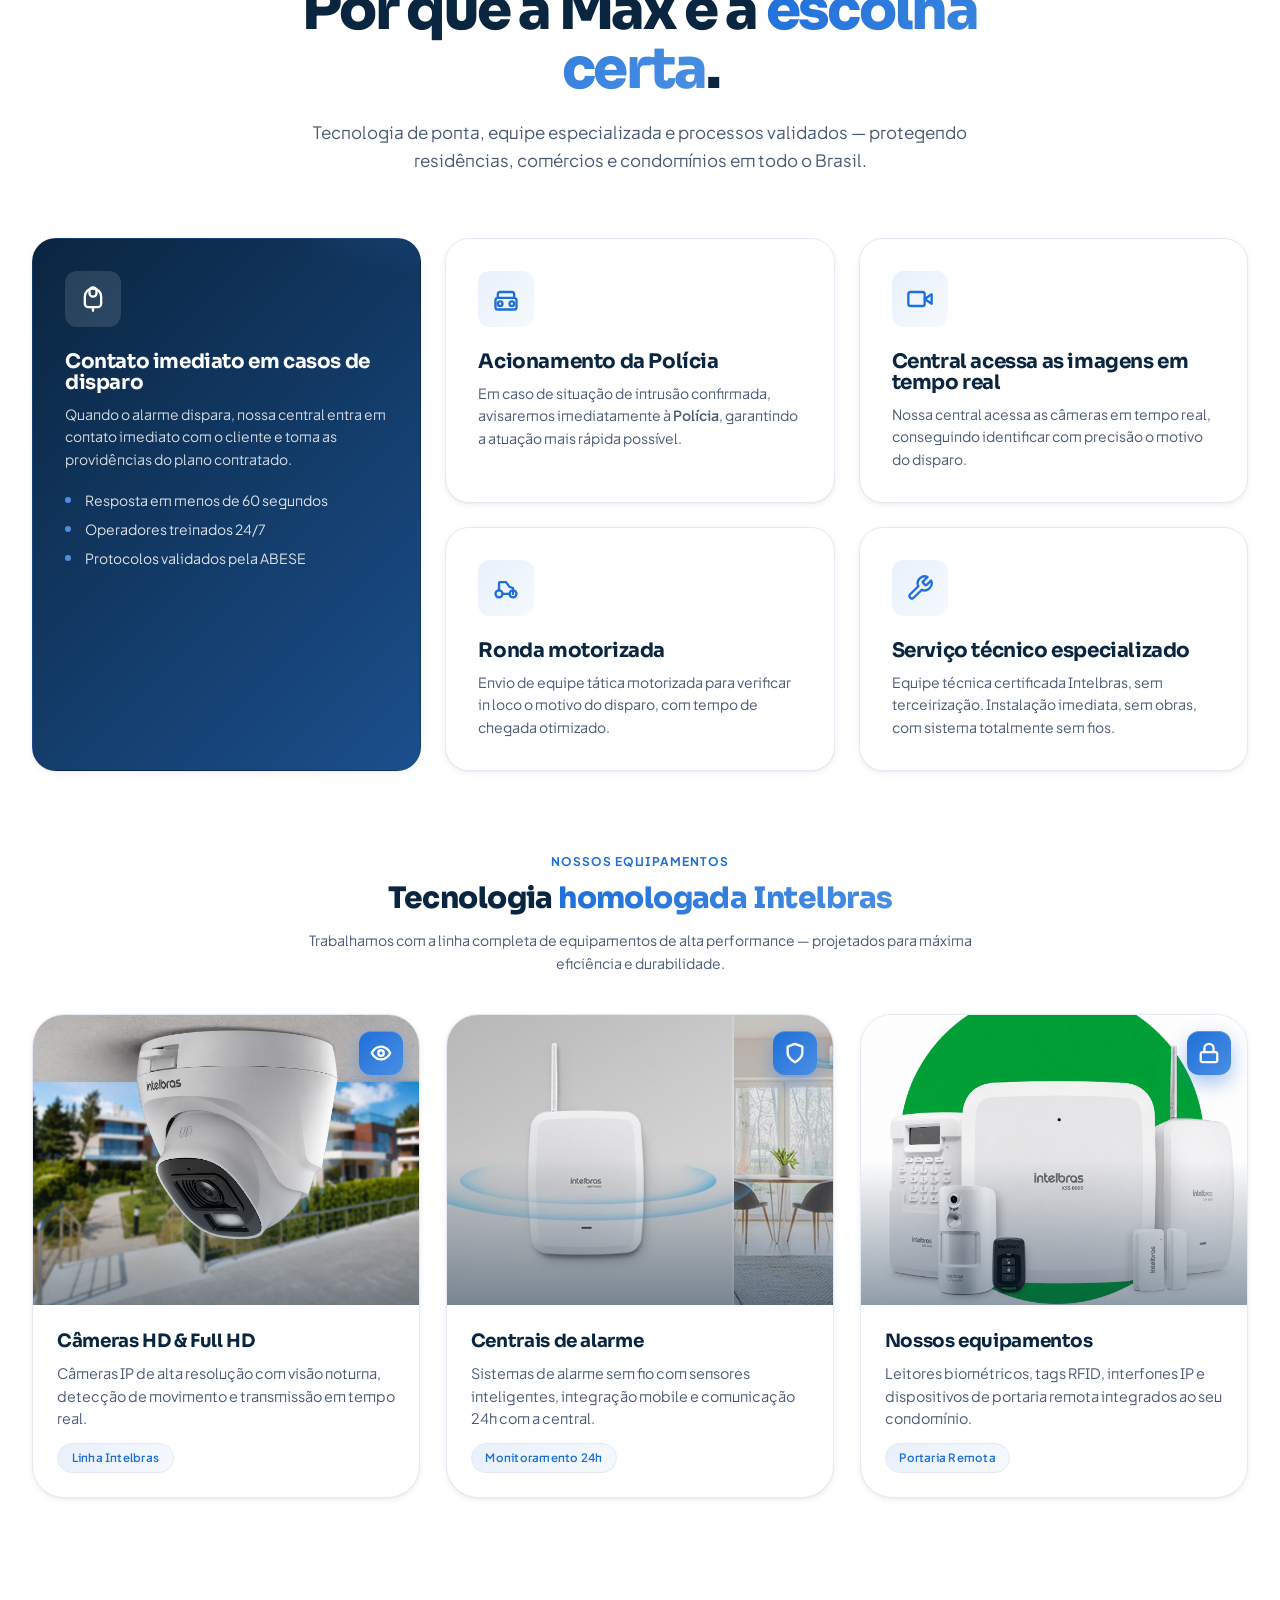
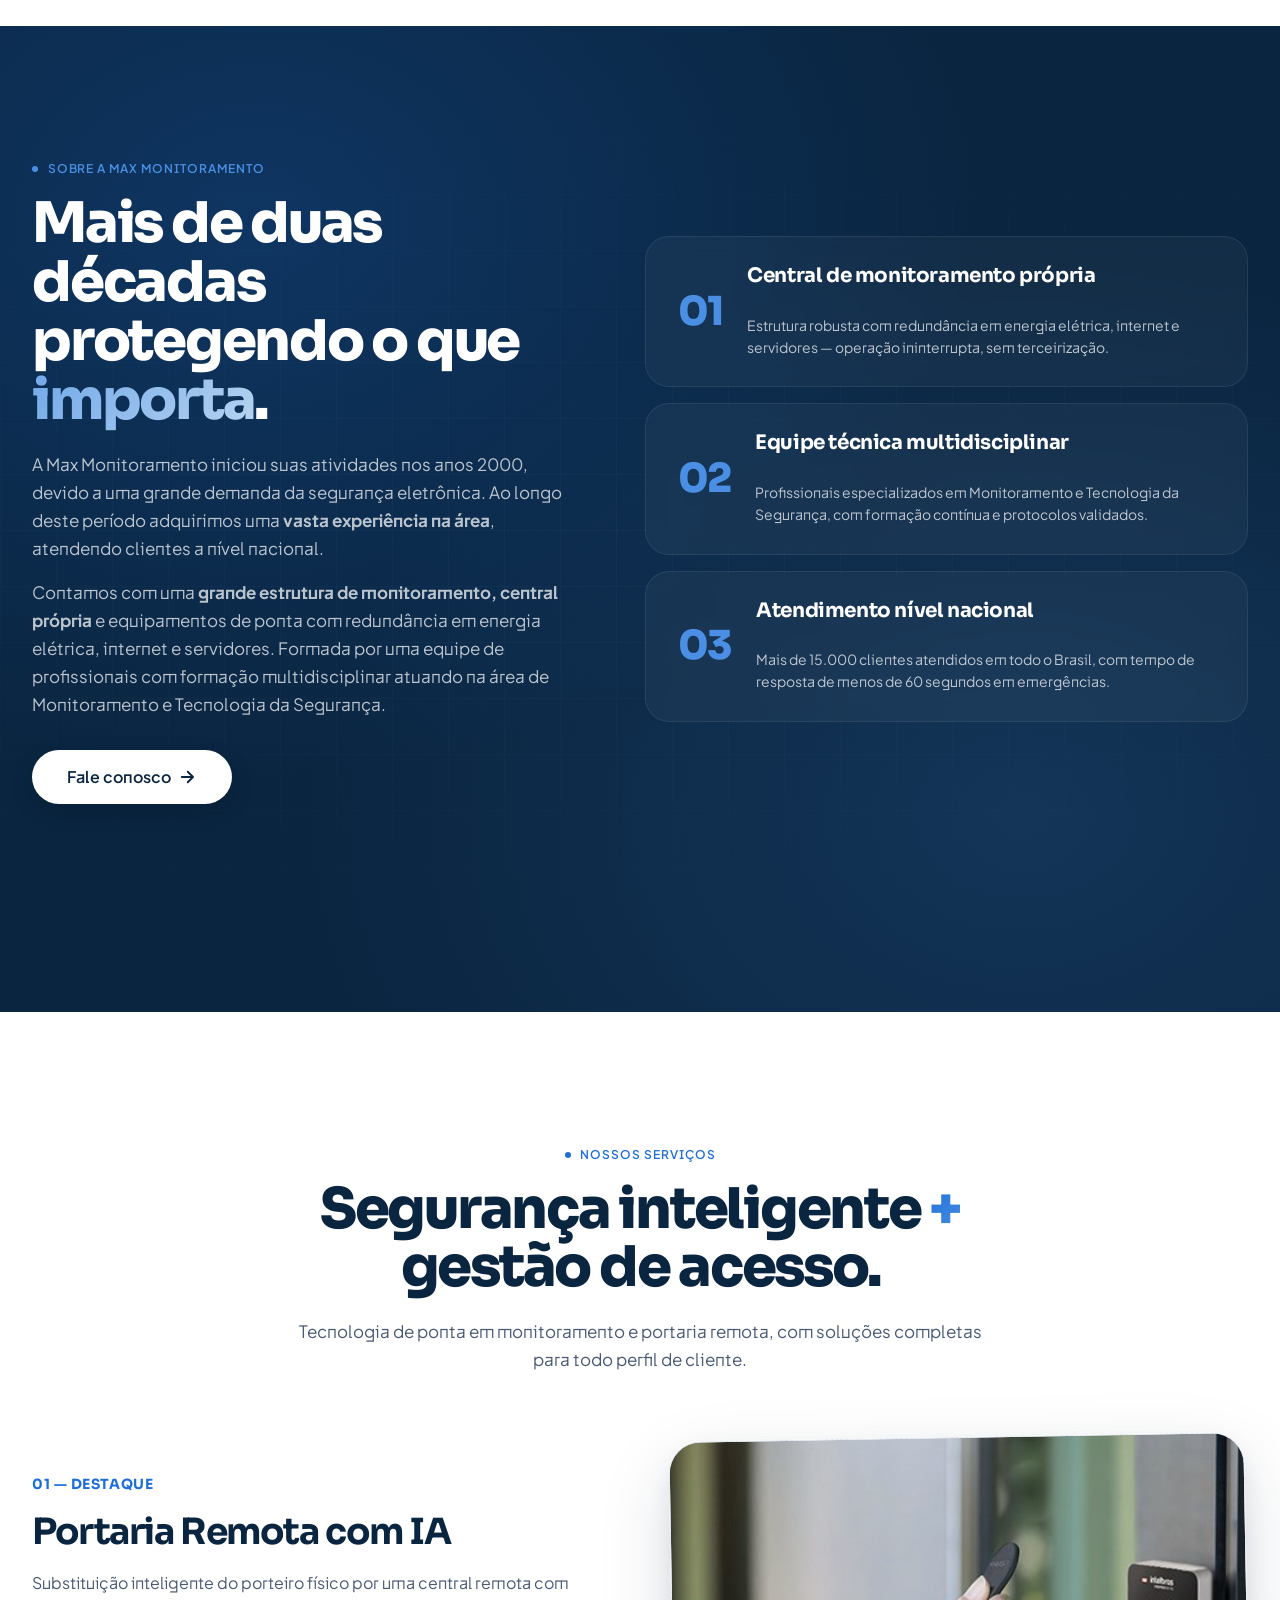
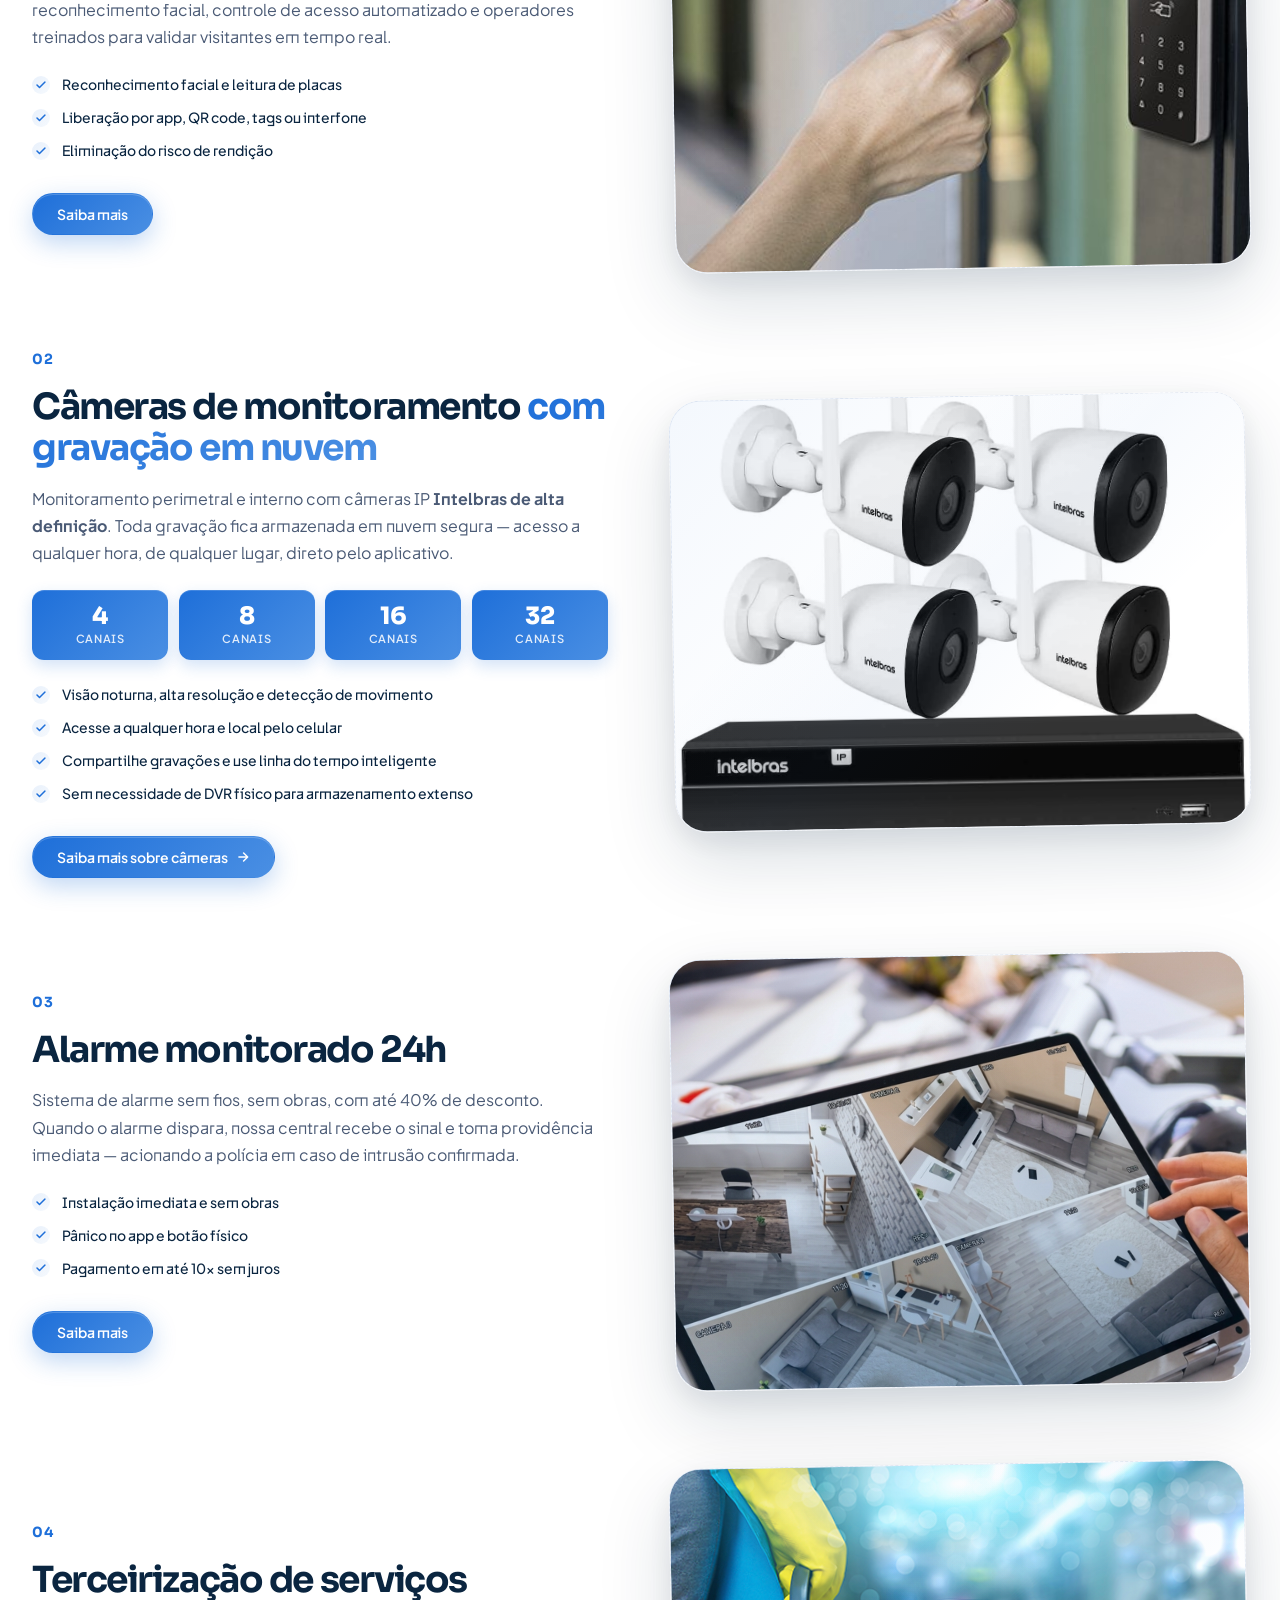
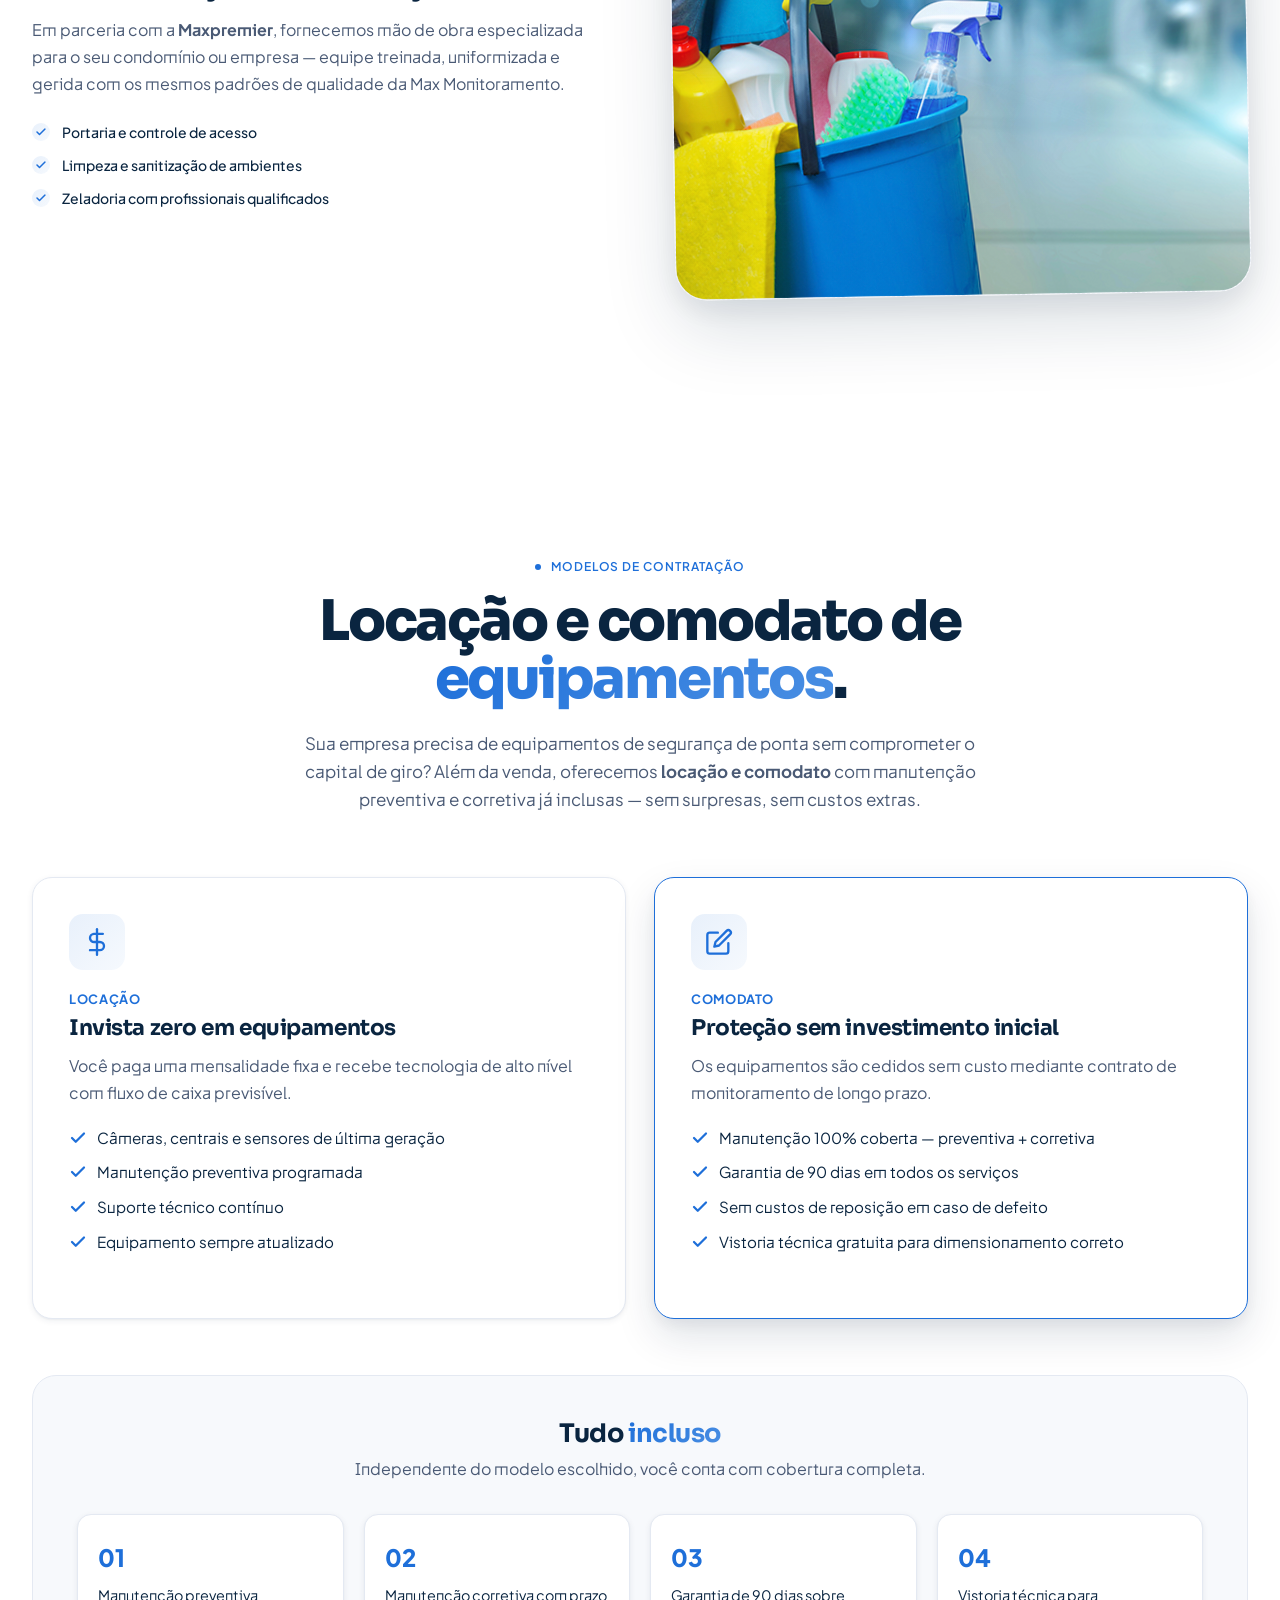
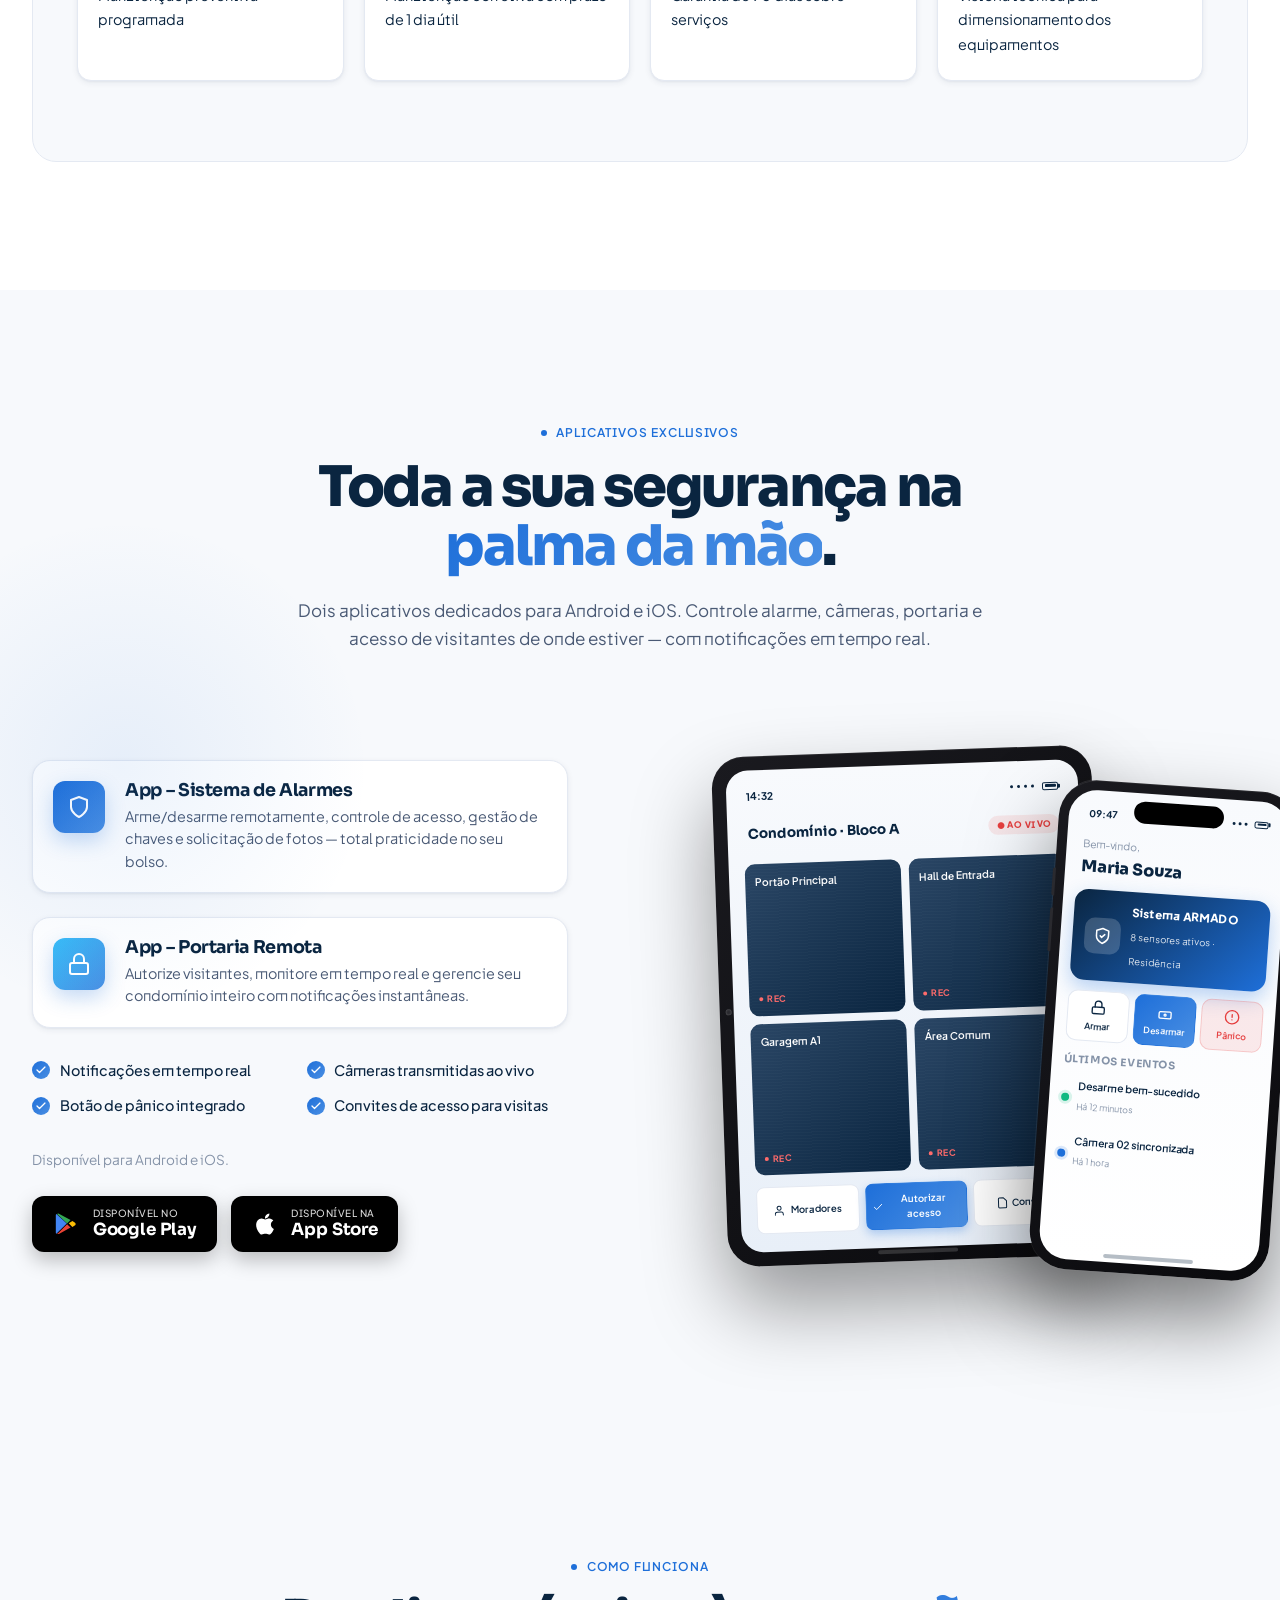
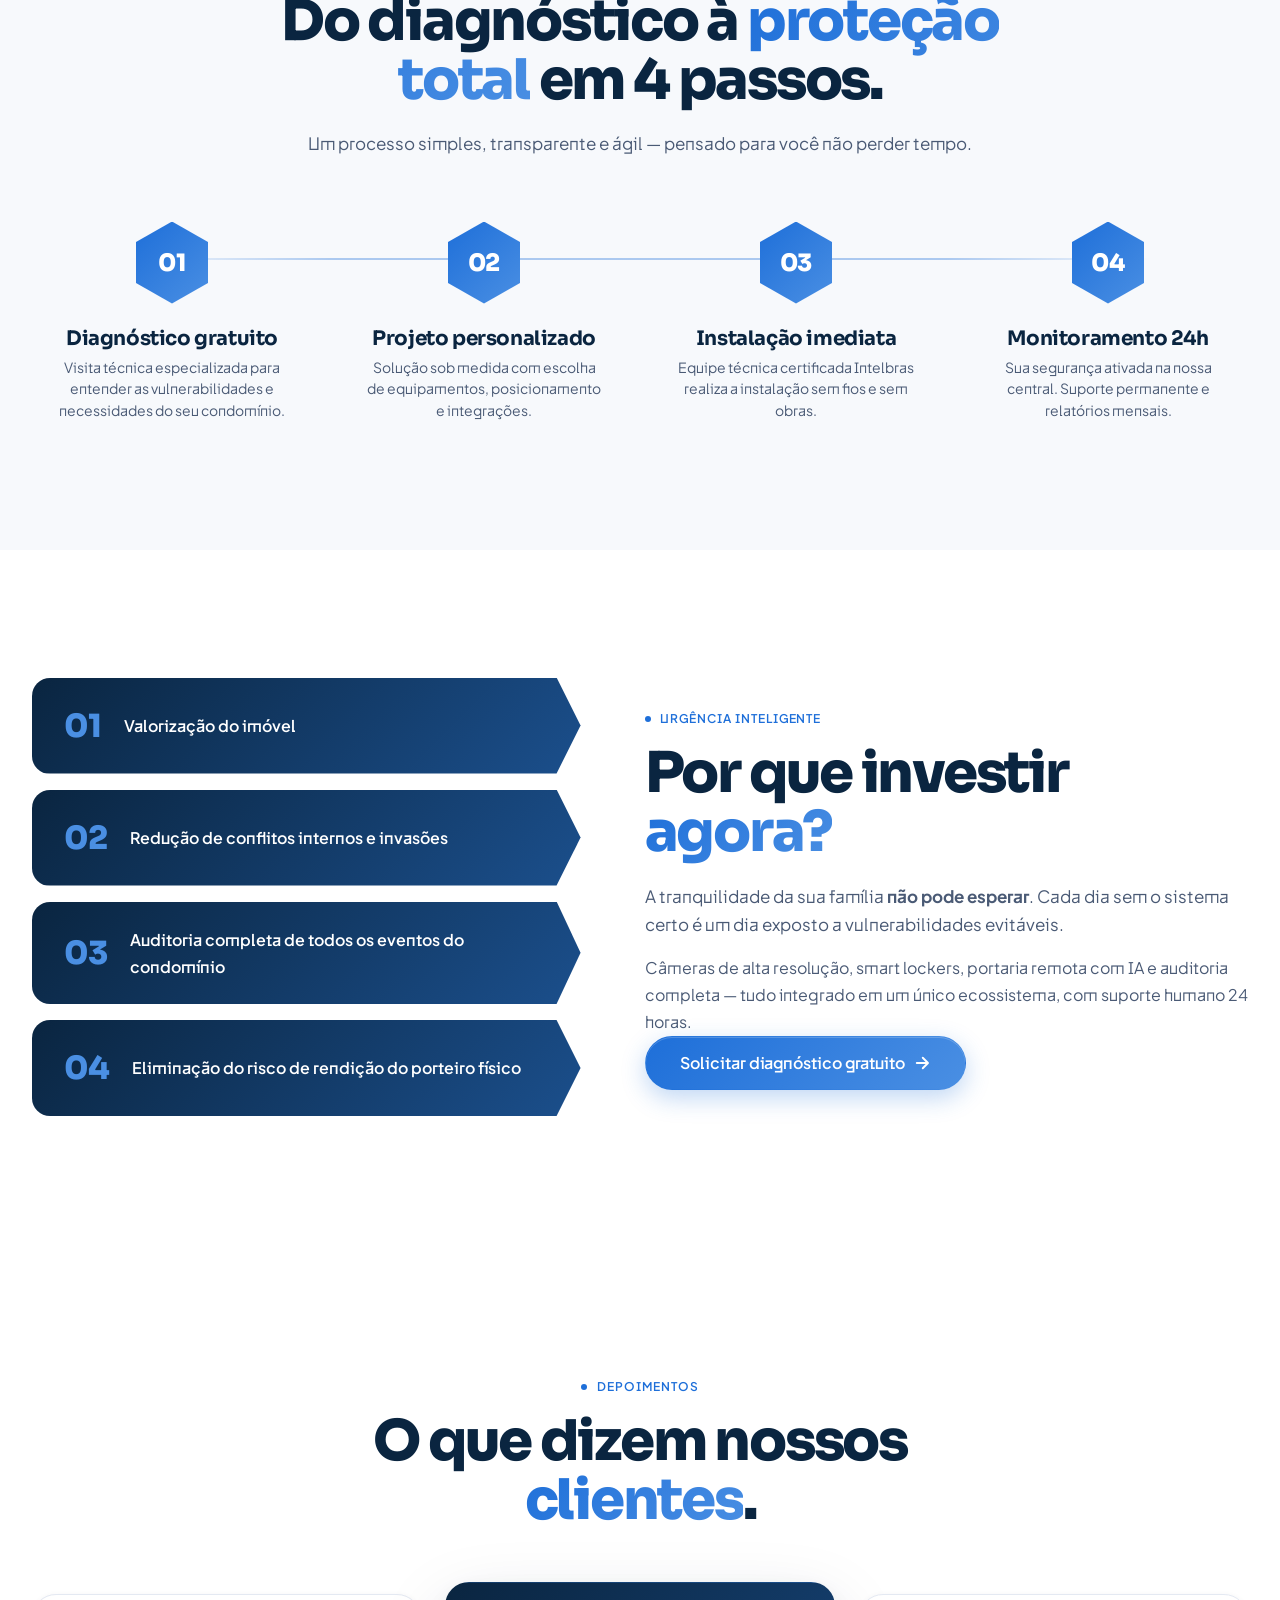
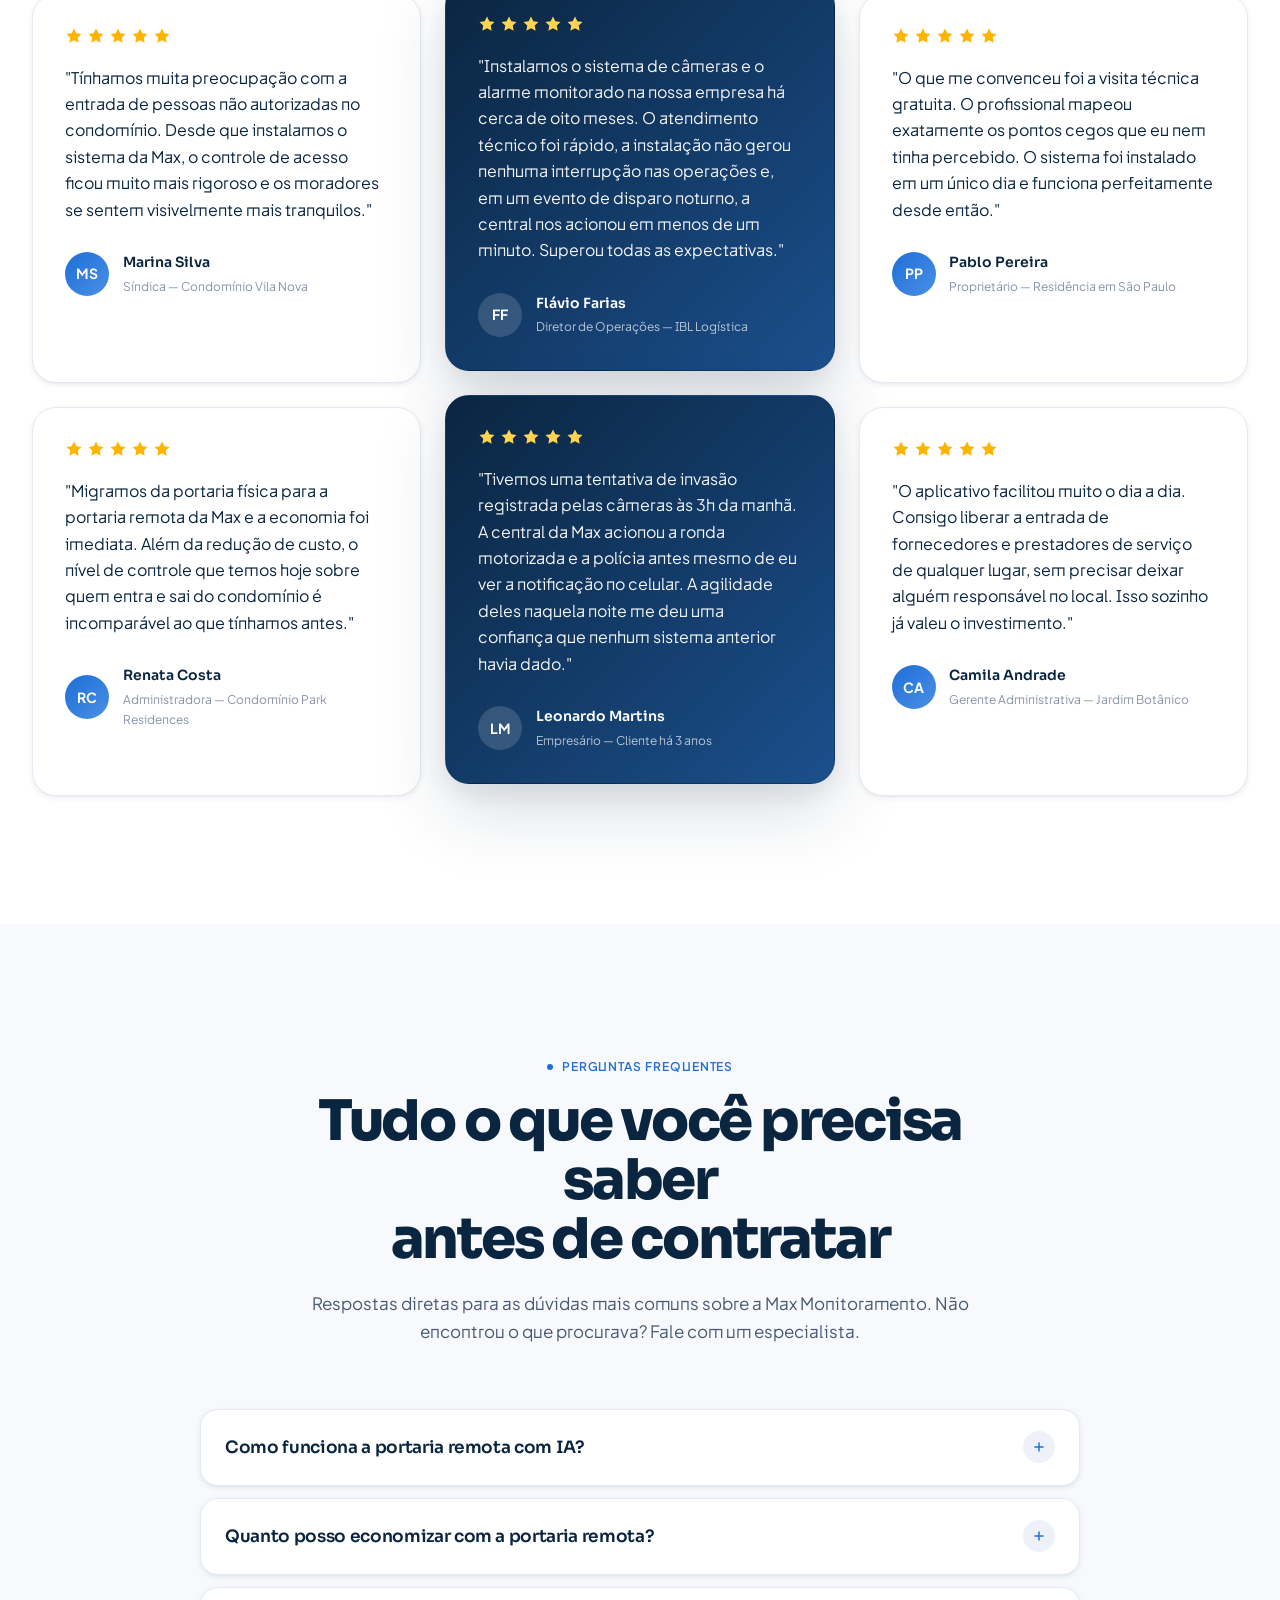
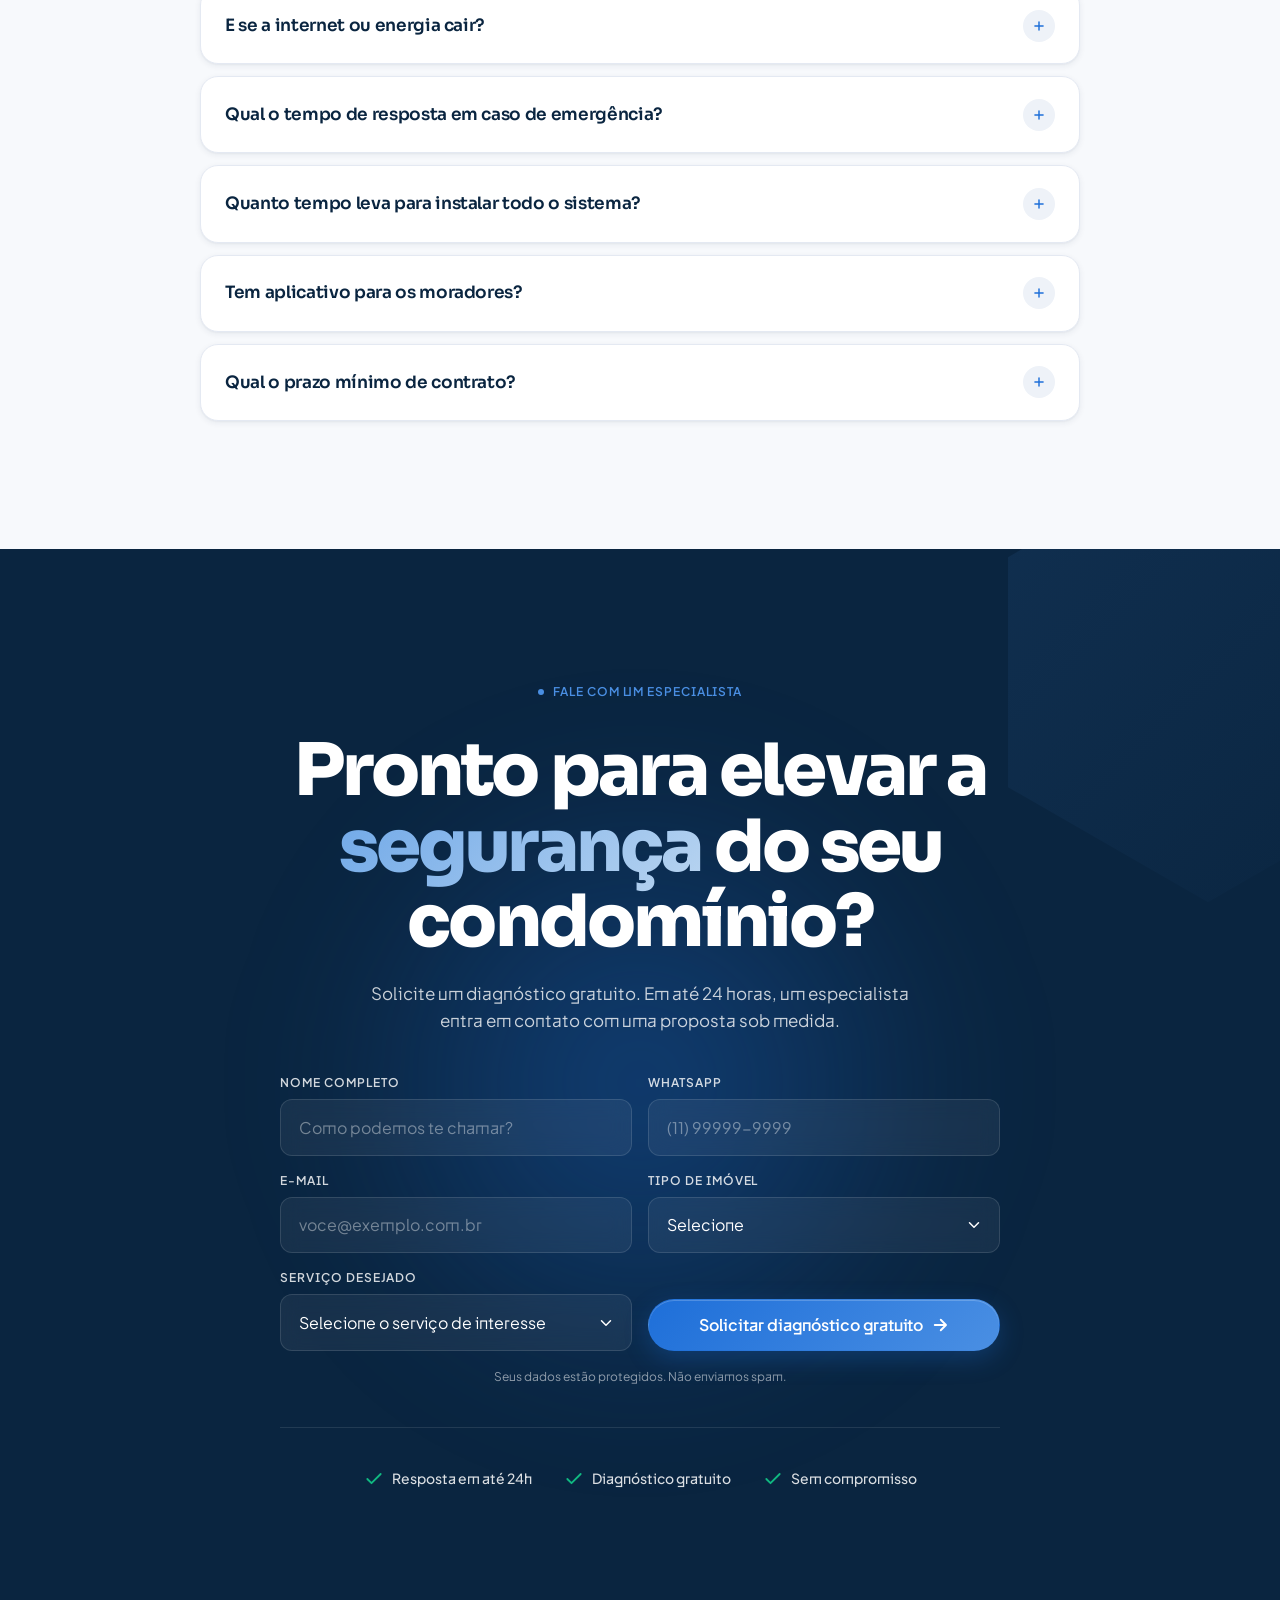
==== commit 9e80f1be: "Ajustes de imagens" ====
--- a/index.html
+++ b/index.html
@@ -40,7 +40,7 @@
     <meta name="theme-color" content="#0A2540" />
 
     <!-- Favicon -->
-    <link rel="icon" type="image/png" href="images/Logo.png" />
+    <link rel="icon" type="image/png" href="images/LogoSombra.png" />
 
     <!-- Open Graph -->
     <meta property="og:type" content="website" />
@@ -110,7 +110,7 @@
           <div class="logo">
             <div class="logo__mark" aria-hidden="true">
               <img
-                src="images/Logo.png"
+                src="images/LogoSombra.png"
                 alt="Max Monitoramento Logo"
                 style="height: 36px; width: auto; display: block"
               />
@@ -126,6 +126,7 @@
           <ul class="nav__list">
             <li><a href="#sobre" class="nav__link">Sobre</a></li>
             <li><a href="#servicos" class="nav__link">Serviços</a></li>
+            <li><a href="#locacao" class="nav__link">Locação</a></li>
             <li><a href="#aplicativos" class="nav__link">Apps</a></li>
             <li><a href="#depoimentos" class="nav__link">Depoimentos</a></li>
             <li><a href="blog.html" class="nav__link">Blog</a></li>
@@ -204,6 +205,7 @@
         <ul class="mobile-menu__list">
           <li><a href="#sobre">Sobre</a></li>
           <li><a href="#servicos">Serviços</a></li>
+          <li><a href="#locacao">Locação</a></li>
           <li><a href="#aplicativos">Apps</a></li>
           <li><a href="#processo">Como funciona</a></li>
           <li><a href="#depoimentos">Depoimentos</a></li>
@@ -342,16 +344,19 @@
                 />
               </div>
               <div class="client-logo">
-                <img src="images/Eskala.png" alt="Eskala" loading="lazy" />
+                <img src="images/ZooSP.png" alt="Zoo SP" loading="lazy" />
               </div>
               <div class="client-logo">
-                <img src="images/Cadplast.png" alt="CADPLAST" loading="lazy" />
+                <img
+                  src="images/JardimBotanicoSP.png"
+                  alt="JardimBotanico"
+                  loading="lazy"
+                />
               </div>
               <div class="client-logo">
                 <img
                   src="images/Colegio.png"
                   alt="Colégio Oriana SOOR"
-
                   loading="lazy"
                 />
               </div>
@@ -383,10 +388,10 @@
                 <img src="images/SulAmerica.png" alt="" loading="lazy" />
               </div>
               <div class="client-logo" aria-hidden="true">
-                <img src="images/Eskala.png" alt="" loading="lazy" />
+                <img src="images/ZooSP.png" alt="" loading="lazy" />
               </div>
               <div class="client-logo" aria-hidden="true">
-                <img src="images/Cadplast.png" alt="" loading="lazy" />
+                <img src="images/JardimBotanicoSP.png" alt="" loading="lazy" />
               </div>
               <div class="client-logo" aria-hidden="true">
                 <img src="images/Colegio.png" alt="" loading="lazy" />
@@ -437,10 +442,13 @@
                 fabricante.
               </p>
             </div>
-            <div class="intelbras-feature__stamp" aria-hidden="true">
-              <small>Parceiro credenciado</small>
-              <span>INTELBRAS</span>
-            </div>
+           <div class="intelbras-feature__image">
+  <img
+    src="images/IntelbrasVerde.png"
+    alt="Selo de parceiro credenciado Intelbras"
+    loading="lazy"
+  />
+</div>
           </div>
 
           <!-- Certifications strip -->
@@ -615,7 +623,7 @@
             <div class="problem__media">
               <div class="problem__media-frame">
                 <img
-                  src="images/segurança.png"
+                  src="images/FacialIntelbras.png"
                   alt="Cenário real de segurança"
                   loading="lazy"
                 />
@@ -799,7 +807,7 @@
               <article class="equipment-card">
                 <div class="equipment-card__media">
                   <img
-                    src="images/equipamento1.png"
+                    src="images/Camera2Intelbras.png"
                     alt="Câmera de monitoramento Intelbras"
                     loading="lazy"
                   />
@@ -832,7 +840,7 @@
               <article class="equipment-card">
                 <div class="equipment-card__media">
                   <img
-                    src="images/equipamento3.png"
+                    src="images/AlarmeIntelbras.jpg"
                     alt="Central de alarme monitorada"
                     loading="lazy"
                   />
@@ -862,7 +870,7 @@
               <article class="equipment-card">
                 <div class="equipment-card__media">
                   <img
-                    src="images/equipamento2.png"
+                    src="images/CamerasIntelbras.png"
                     alt="Controle de acesso e portaria remota"
                     loading="lazy"
                   />
@@ -1072,7 +1080,7 @@
                     >
                       <polyline points="20 6 9 17 4 12" />
                     </svg>
-                    Liberação por app, QR code ou interfone
+                    Liberação por app, QR code, tags ou interfone
                   </li>
                   <li>
                     <svg
@@ -1100,7 +1108,7 @@
               </div>
               <div class="service__visual">
                 <div class="placeholder placeholder--service">
-                  <img src="images/portaria.png" alt="Portaria Remota com IA" />
+                  <img src="images/AcessoIntelbras.jpg" alt="Portaria Remota com IA" />
                 </div>
               </div>
             </article>
@@ -1222,7 +1230,7 @@
               </div>
               <div class="service__visual">
                 <div class="placeholder placeholder--service">
-                  <img src="images/Cameras.png" alt="Câmera HD + DVR" />
+                  <img src="images/CamerasCanais.webp" alt="Câmera HD + DVR" />
                 </div>
               </div>
             </article>
@@ -1307,82 +1315,296 @@
 
             <!-- Service 4 -->
             <article class="service service--alt">
-              <div class="service__content">
-                <div class="service__tag">04</div>
-                <h3 class="service__title">
-                  Smart Lockers &amp; controle de acesso
-                </h3>
-                <p class="service__desc">
-                  Armários eletrônicos para recebimento de encomendas com total
-                  segurança e sem contato físico — ideal para a rotina moderna
-                  dos moradores. Integração total com o app da Max.
-                </p>
-                <ul class="service__features">
-                  <li>
-                    <svg
-                      width="18"
-                      height="18"
-                      viewBox="0 0 24 24"
-                      fill="none"
-                      stroke="currentColor"
-                      stroke-width="3"
-                      stroke-linecap="round"
-                      stroke-linejoin="round"
-                      aria-hidden="true"
-                    >
-                      <polyline points="20 6 9 17 4 12" />
-                    </svg>
-                    Liberação por código único
-                  </li>
-                  <li>
-                    <svg
-                      width="18"
-                      height="18"
-                      viewBox="0 0 24 24"
-                      fill="none"
-                      stroke="currentColor"
-                      stroke-width="3"
-                      stroke-linecap="round"
-                      stroke-linejoin="round"
-                      aria-hidden="true"
-                    >
-                      <polyline points="20 6 9 17 4 12" />
-                    </svg>
-                    Notificação automática ao morador
-                  </li>
-                  <li>
-                    <svg
-                      width="18"
-                      height="18"
-                      viewBox="0 0 24 24"
-                      fill="none"
-                      stroke="currentColor"
-                      stroke-width="3"
-                      stroke-linecap="round"
-                      stroke-linejoin="round"
-                      aria-hidden="true"
-                    >
-                      <polyline points="20 6 9 17 4 12" />
-                    </svg>
-                    Histórico completo de entregas
-                  </li>
-                </ul>
-                <a
-                  href="#contato"
-                  class="btn btn--ghost"
-                  data-cta="service-lockers"
-                  >Saiba mais</a
-                >
-              </div>
-              <div class="service__visual">
-                <div class="placeholder placeholder--service">
-                  <img src="images/Cameras2.png" alt="Smart Lockers" />
-                </div>
-              </div>
-            </article>
+  <div class="service__content">
+    <div class="service__tag">04</div>
+    <h3 class="service__title">
+      Terceirização de serviços
+    </h3>
+    <p class="service__desc">
+      Em parceria com a <strong>Maxpremier</strong>, fornecemos mão de obra
+      especializada para o seu condomínio ou empresa — equipe treinada,
+      uniformizada e gerida com os mesmos padrões de qualidade da Max
+      Monitoramento.
+    </p>
+    <ul class="service__features">
+      <li>
+        <svg
+          width="18"
+          height="18"
+          viewBox="0 0 24 24"
+          fill="none"
+          stroke="currentColor"
+          stroke-width="3"
+          stroke-linecap="round"
+          stroke-linejoin="round"
+          aria-hidden="true"
+        >
+          <polyline points="20 6 9 17 4 12" />
+        </svg>
+        Portaria e controle de acesso
+      </li>
+      <li>
+        <svg
+          width="18"
+          height="18"
+          viewBox="0 0 24 24"
+          fill="none"
+          stroke="currentColor"
+          stroke-width="3"
+          stroke-linecap="round"
+          stroke-linejoin="round"
+          aria-hidden="true"
+        >
+          <polyline points="20 6 9 17 4 12" />
+        </svg>
+        Limpeza e sanitização de ambientes
+      </li>
+      <li>
+        <svg
+          width="18"
+          height="18"
+          viewBox="0 0 24 24"
+          fill="none"
+          stroke="currentColor"
+          stroke-width="3"
+          stroke-linecap="round"
+          stroke-linejoin="round"
+          aria-hidden="true"
+        >
+          <polyline points="20 6 9 17 4 12" />
+        </svg>
+        Zeladoria com profissionais qualificados
+      </li>
+    </ul>
+  </div>
+  <div class="service__visual">
+    <div class="placeholder placeholder--service">
+      <img src="images/Faxina.png" alt="Terceirização de serviços" />
+    </div>
+  </div>
+</article>
           </div>
         </div>
       </section>
+
+      <!-- ============================================ -->
+<!-- LOCAÇÃO E COMODATO                            -->
+<!-- ============================================ -->
+<section class="section leasing" id="locacao">
+  <div class="container">
+    <header class="section__header section__header--center">
+      <span class="eyebrow">
+        <span class="eyebrow__dot"></span>
+        Modelos de contratação
+      </span>
+      <h2 class="section__title">
+        Locação e comodato de
+        <span class="text-gradient">equipamentos</span>.
+      </h2>
+      <p class="section__lead">
+        Sua empresa precisa de equipamentos de segurança de ponta sem
+        comprometer o capital de giro? Além da venda, oferecemos
+        <strong>locação e comodato</strong> com manutenção preventiva e
+        corretiva já inclusas — sem surpresas, sem custos extras.
+      </p>
+    </header>
+
+    <div class="leasing__grid">
+      <!-- Locação -->
+      <article class="leasing-card">
+        <div class="leasing-card__icon" aria-hidden="true">
+          <svg
+            viewBox="0 0 24 24"
+            fill="none"
+            stroke="currentColor"
+            stroke-width="2"
+            stroke-linecap="round"
+            stroke-linejoin="round"
+          >
+            <line x1="12" y1="1" x2="12" y2="23" />
+            <path d="M17 5H9.5a3.5 3.5 0 0 0 0 7h5a3.5 3.5 0 0 1 0 7H6" />
+          </svg>
+        </div>
+        <span class="leasing-card__tag">Locação</span>
+        <h3 class="leasing-card__title">Invista zero em equipamentos</h3>
+        <p class="leasing-card__desc">
+          Você paga uma mensalidade fixa e recebe tecnologia de alto nível
+          com fluxo de caixa previsível.
+        </p>
+        <ul class="leasing-card__list">
+          <li>
+            <svg
+              viewBox="0 0 24 24"
+              fill="none"
+              stroke="currentColor"
+              stroke-width="3"
+              stroke-linecap="round"
+              stroke-linejoin="round"
+              aria-hidden="true"
+            >
+              <polyline points="20 6 9 17 4 12" />
+            </svg>
+            Câmeras, centrais e sensores de última geração
+          </li>
+          <li>
+            <svg
+              viewBox="0 0 24 24"
+              fill="none"
+              stroke="currentColor"
+              stroke-width="3"
+              stroke-linecap="round"
+              stroke-linejoin="round"
+              aria-hidden="true"
+            >
+              <polyline points="20 6 9 17 4 12" />
+            </svg>
+            Manutenção preventiva programada
+          </li>
+          <li>
+            <svg
+              viewBox="0 0 24 24"
+              fill="none"
+              stroke="currentColor"
+              stroke-width="3"
+              stroke-linecap="round"
+              stroke-linejoin="round"
+              aria-hidden="true"
+            >
+              <polyline points="20 6 9 17 4 12" />
+            </svg>
+            Suporte técnico contínuo
+          </li>
+          <li>
+            <svg
+              viewBox="0 0 24 24"
+              fill="none"
+              stroke="currentColor"
+              stroke-width="3"
+              stroke-linecap="round"
+              stroke-linejoin="round"
+              aria-hidden="true"
+            >
+              <polyline points="20 6 9 17 4 12" />
+            </svg>
+            Equipamento sempre atualizado
+          </li>
+        </ul>
+      </article>
+
+      <!-- Comodato -->
+      <article class="leasing-card leasing-card--featured">
+        <div class="leasing-card__icon" aria-hidden="true">
+          <svg
+            viewBox="0 0 24 24"
+            fill="none"
+            stroke="currentColor"
+            stroke-width="2"
+            stroke-linecap="round"
+            stroke-linejoin="round"
+          >
+            <path d="M11 4H4a2 2 0 0 0-2 2v14a2 2 0 0 0 2 2h14a2 2 0 0 0 2-2v-7" />
+            <path d="M18.5 2.5a2.12 2.12 0 0 1 3 3L12 15l-4 1 1-4 9.5-9.5z" />
+          </svg>
+        </div>
+        <span class="leasing-card__tag">Comodato</span>
+        <h3 class="leasing-card__title">Proteção sem investimento inicial</h3>
+        <p class="leasing-card__desc">
+          Os equipamentos são cedidos sem custo mediante contrato de
+          monitoramento de longo prazo.
+        </p>
+        <ul class="leasing-card__list">
+          <li>
+            <svg
+              viewBox="0 0 24 24"
+              fill="none"
+              stroke="currentColor"
+              stroke-width="3"
+              stroke-linecap="round"
+              stroke-linejoin="round"
+              aria-hidden="true"
+            >
+              <polyline points="20 6 9 17 4 12" />
+            </svg>
+            Manutenção 100% coberta — preventiva + corretiva
+          </li>
+          <li>
+            <svg
+              viewBox="0 0 24 24"
+              fill="none"
+              stroke="currentColor"
+              stroke-width="3"
+              stroke-linecap="round"
+              stroke-linejoin="round"
+              aria-hidden="true"
+            >
+              <polyline points="20 6 9 17 4 12" />
+            </svg>
+            Garantia de 90 dias em todos os serviços
+          </li>
+          <li>
+            <svg
+              viewBox="0 0 24 24"
+              fill="none"
+              stroke="currentColor"
+              stroke-width="3"
+              stroke-linecap="round"
+              stroke-linejoin="round"
+              aria-hidden="true"
+            >
+              <polyline points="20 6 9 17 4 12" />
+            </svg>
+            Sem custos de reposição em caso de defeito
+          </li>
+          <li>
+            <svg
+              viewBox="0 0 24 24"
+              fill="none"
+              stroke="currentColor"
+              stroke-width="3"
+              stroke-linecap="round"
+              stroke-linejoin="round"
+              aria-hidden="true"
+            >
+              <polyline points="20 6 9 17 4 12" />
+            </svg>
+            Vistoria técnica gratuita para dimensionamento correto
+          </li>
+        </ul>
+      </article>
+    </div>
+
+    <!-- Tudo incluso -->
+    <div class="leasing-included">
+      <div class="leasing-included__header">
+        <h3 class="leasing-included__title">
+          Tudo <span class="text-gradient">incluso</span>
+        </h3>
+        <p class="leasing-included__lead">
+          Independente do modelo escolhido, você conta com cobertura completa.
+        </p>
+      </div>
+      <div class="leasing-included__grid">
+        <div class="leasing-included__item">
+          <div class="leasing-included__num">01</div>
+          <p>Manutenção preventiva programada</p>
+        </div>
+        <div class="leasing-included__item">
+          <div class="leasing-included__num">02</div>
+          <p>Manutenção corretiva com prazo de 1 dia útil</p>
+        </div>
+        <div class="leasing-included__item">
+          <div class="leasing-included__num">03</div>
+          <p>Garantia de 90 dias sobre serviços</p>
+        </div>
+        <div class="leasing-included__item">
+          <div class="leasing-included__num">04</div>
+          <p>Vistoria técnica para dimensionamento dos equipamentos</p>
+        </div>
+      </div>
+      </a>
+    </div>
+  </div>
+</section>
 
       <!-- ============================================ -->
       <!-- APPS SECTION                                  -->
@@ -2190,7 +2412,7 @@
                 <div>
                   <p class="testimonial__name">Camila Andrade</p>
                   <p class="testimonial__role">
-                    Gerente Administrativa — Eskala
+                    Gerente Administrativa — Jardim Botânico
                   </p>
                 </div>
               </div>
@@ -2611,7 +2833,7 @@
               <div class="logo logo--light">
                 <div class="logo__mark" aria-hidden="true">
                   <img
-                    src="images/Logo.png"
+                    src="images/LogoSombra.png"
                     alt="Max Monitoramento Logo"
                     style="height: 36px; width: auto; display: block"
                   />
--- a/css/components.css
+++ b/css/components.css
@@ -1236,3 +1236,24 @@
     justify-content: center;
   }
 }
+
+.intelbras-feature__image {
+  display: flex;
+  align-items: center;
+  justify-content: center;
+  border-radius: 18px;
+  overflow: hidden;
+  width: 180px;
+  height: 100%;
+  max-height: 220px;
+  flex-shrink: 0;
+  box-shadow: 0 8px 24px rgba(52, 168, 83, 0.25);
+}
+
+.intelbras-feature__image img {
+  width: 100%;
+  height: 100%;
+  display: block;
+  object-fit: cover;
+  border-radius: 18px;
+}
--- a/css/sections.css
+++ b/css/sections.css
@@ -24,7 +24,7 @@
 .hero__photo {
   position: absolute;
   inset: 0;
-  background-image: url("../images/fundo.png");
+  background-image: url("../images/Fundo.png");
   background-size: cover;
   background-position: center;
   background-repeat: no-repeat;
@@ -3003,3 +3003,156 @@
   letter-spacing: 0.02em;
   margin-top: 0.25rem;
 }
+
+/* ===== LOCAÇÃO E COMODATO ===== */
+.leasing__grid {
+  display: grid;
+  grid-template-columns: repeat(2, 1fr);
+  gap: 1.75rem;
+  margin-bottom: 3.5rem;
+}
+
+.leasing-card {
+  background: var(--color-surface);
+  border: 1px solid var(--color-border);
+  border-radius: 20px;
+  padding: 2.25rem;
+  display: flex;
+  flex-direction: column;
+  box-shadow: var(--shadow-sm);
+  transition:
+    transform 0.3s ease,
+    box-shadow 0.3s ease,
+    border-color 0.3s ease;
+}
+
+.leasing-card:hover {
+  transform: translateY(-4px);
+  box-shadow: var(--shadow-xl);
+}
+
+.leasing-card--featured {
+  border-color: var(--color-accent);
+  box-shadow: var(--shadow-lg);
+}
+
+.leasing-card__icon {
+  width: 56px;
+  height: 56px;
+  border-radius: 14px;
+  display: flex;
+  align-items: center;
+  justify-content: center;
+  background: var(--gradient-primary-soft);
+  color: var(--color-accent);
+  margin-bottom: 1.25rem;
+}
+
+.leasing-card__icon svg {
+  width: 28px;
+  height: 28px;
+}
+
+.leasing-card__tag {
+  font-size: 0.8rem;
+  font-weight: 700;
+  letter-spacing: 0.05em;
+  text-transform: uppercase;
+  color: var(--color-accent);
+}
+
+.leasing-card__title {
+  font-size: 1.35rem;
+  margin: 0.5rem 0 0.75rem;
+  color: var(--color-text);
+}
+
+.leasing-card__desc {
+  color: var(--color-text-secondary);
+  margin-bottom: 1.25rem;
+}
+
+.leasing-card__list {
+  list-style: none;
+  padding: 0;
+  margin: 0 0 1.75rem;
+  display: flex;
+  flex-direction: column;
+  gap: 0.75rem;
+  flex: 1;
+}
+
+.leasing-card__list li {
+  display: flex;
+  align-items: flex-start;
+  gap: 0.6rem;
+  font-size: 0.95rem;
+  color: var(--color-text);
+}
+
+.leasing-card__list svg {
+  width: 18px;
+  height: 18px;
+  flex-shrink: 0;
+  color: var(--color-accent);
+  margin-top: 2px;
+}
+
+/* Tudo incluso */
+.leasing-included {
+  background: var(--color-bg-alt);
+  border: 1px solid var(--color-border);
+  border-radius: 24px;
+  padding: 2.75rem;
+  text-align: center;
+}
+
+.leasing-included__title {
+  font-size: 1.6rem;
+  margin-bottom: 0.5rem;
+  color: var(--color-text);
+}
+
+.leasing-included__lead {
+  color: var(--color-text-secondary);
+  margin-bottom: 2rem;
+}
+
+.leasing-included__grid {
+  display: grid;
+  grid-template-columns: repeat(4, 1fr);
+  gap: 1.25rem;
+  margin-bottom: 2.25rem;
+}
+
+.leasing-included__item {
+  background: var(--color-surface);
+  border: 1px solid var(--color-border);
+  border-radius: 14px;
+  padding: 1.5rem 1.25rem;
+  text-align: left;
+  box-shadow: var(--shadow-sm);
+}
+
+.leasing-included__num {
+  font-size: 1.5rem;
+  font-weight: 800;
+  color: var(--color-accent);
+  margin-bottom: 0.5rem;
+}
+
+.leasing-included__item p {
+  font-size: 0.9rem;
+  margin: 0;
+  color: var(--color-text);
+}
+
+@media (max-width: 768px) {
+  .leasing__grid,
+  .leasing-included__grid {
+    grid-template-columns: 1fr;
+  }
+  .leasing-included {
+    padding: 1.75rem;
+  }
+}
--- a/css/responsive.css
+++ b/css/responsive.css
@@ -349,33 +349,66 @@
     font-size: clamp(1.5rem, 5vw, 2rem);
   }
 
-  .intelbras-feature {
-    padding: 1.5rem 1rem;
-    gap: 1.25rem;
-  }
-  .intelbras-feature__left {
-    flex-direction: column;
-  }
-  .intelbras-feature__badge {
-    width: 72px;
-    height: 72px;
-  }
-  .intelbras-feature__title {
-    font-size: 1.1rem;
-    line-height: 1.3;
-  }
-  .intelbras-feature__desc {
-    font-size: 0.85rem;
-  }
-  .intelbras-feature__highlights {
-    flex-direction: column;
-    align-items: stretch;
-    gap: 0.5rem;
-  }
-  .intelbras-highlight {
-    padding: 0.5rem 0.85rem;
-    font-size: 0.8rem;
-    justify-content: center;
+  /* ============================================================
+   INTELBRAS FEATURE — ajustes de responsividade
+   ============================================================ */
+  @media (max-width: 992px) {
+    .intelbras-feature {
+      grid-template-columns: 1fr !important;
+      text-align: center;
+      padding: 2rem 1.5rem;
+      gap: 1.5rem;
+      justify-items: center;
+    }
+    .intelbras-feature__content {
+      align-items: center;
+    }
+    .intelbras-feature__desc {
+      margin-left: auto;
+      margin-right: auto;
+    }
+    .intelbras-feature__image {
+      width: 100%;
+      max-width: 320px;
+      margin: 0 auto;
+    }
+    .intelbras-feature__image img {
+      width: 100%;
+      height: auto;
+      border-radius: var(--radius-xl);
+      display: block;
+    }
+  }
+
+  @media (max-width: 640px) {
+    .intelbras-feature {
+      padding: 1.5rem 1.25rem;
+      gap: 1.25rem;
+    }
+    .intelbras-feature__badge {
+      width: 64px;
+      height: 64px;
+    }
+    .intelbras-feature__badge svg {
+      width: 30px;
+      height: 30px;
+    }
+    .intelbras-feature__title {
+      font-size: 1.1rem;
+      line-height: 1.3;
+    }
+    .intelbras-feature__desc {
+      font-size: 0.85rem;
+    }
+    .intelbras-feature__image {
+      max-width: 260px;
+    }
+  }
+
+  @media (max-width: 360px) {
+    .intelbras-feature__image {
+      max-width: 100%;
+    }
   }
 
   .certifications {
